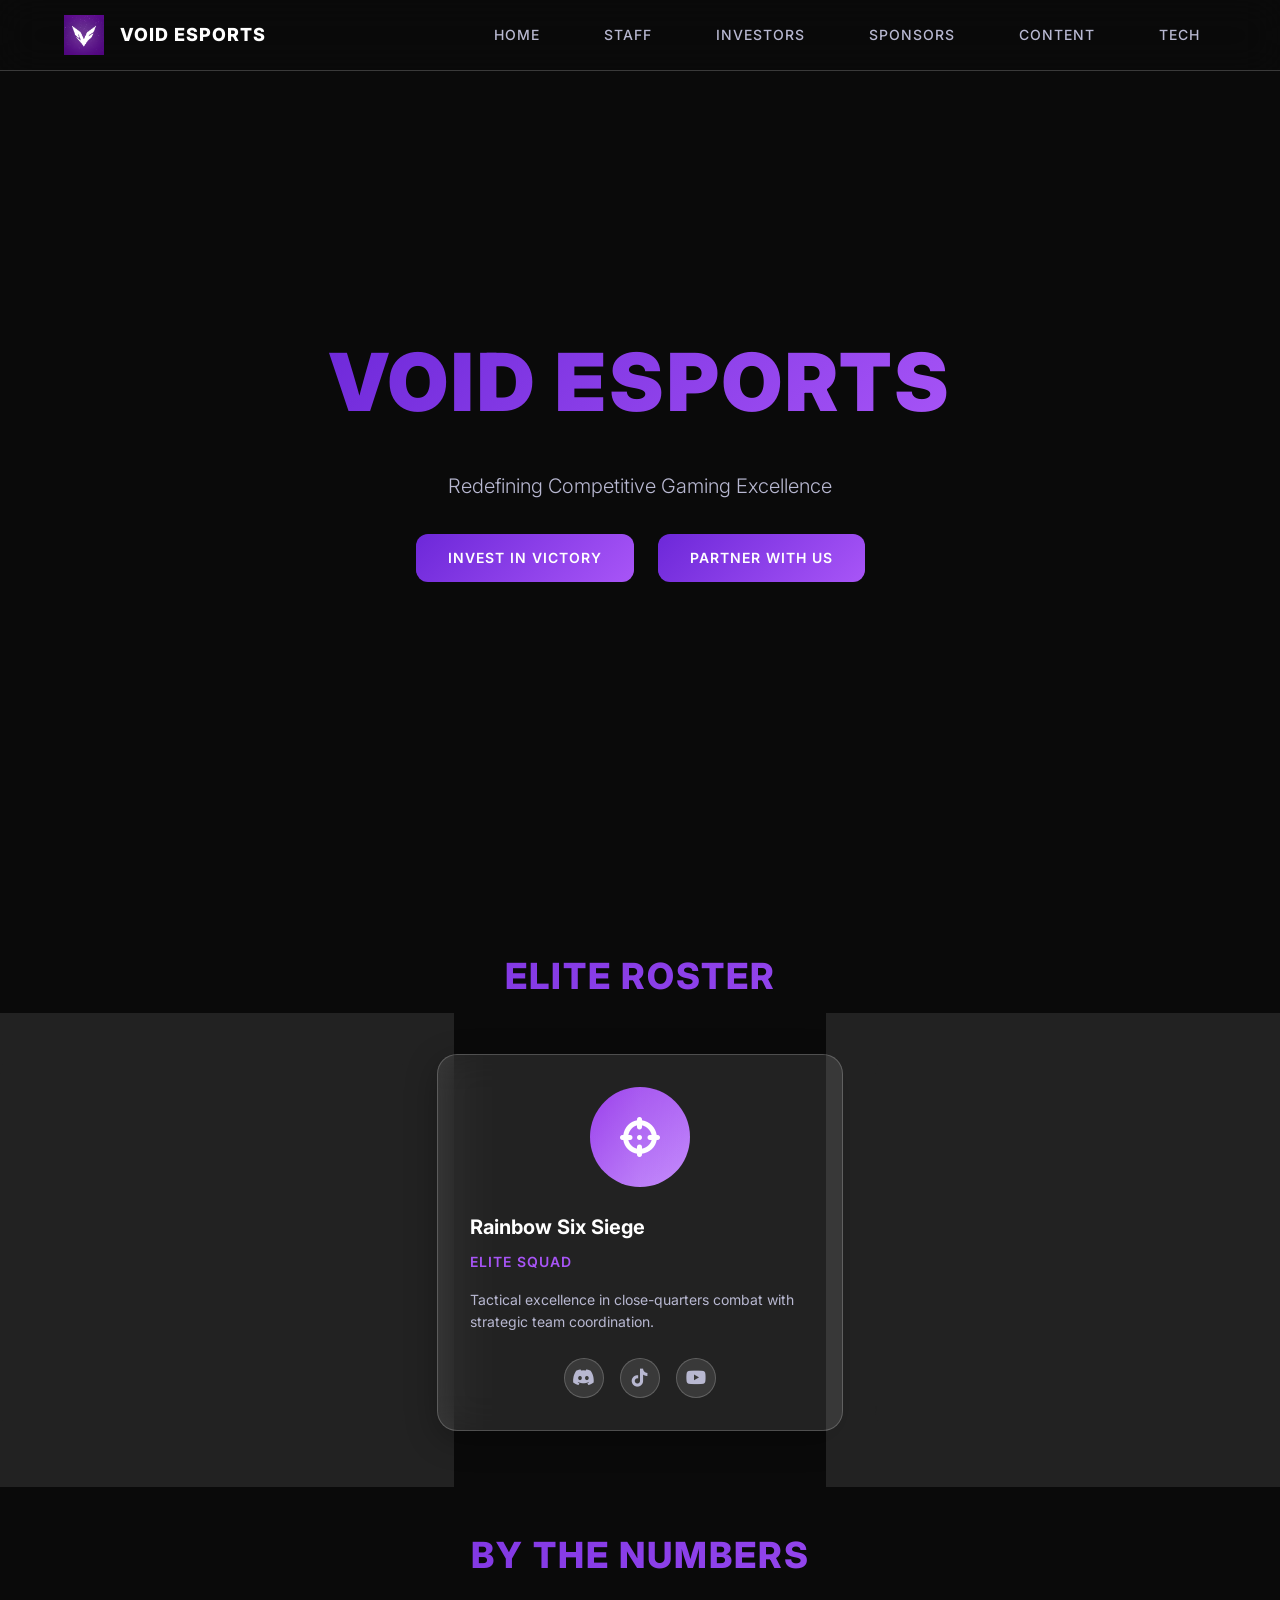
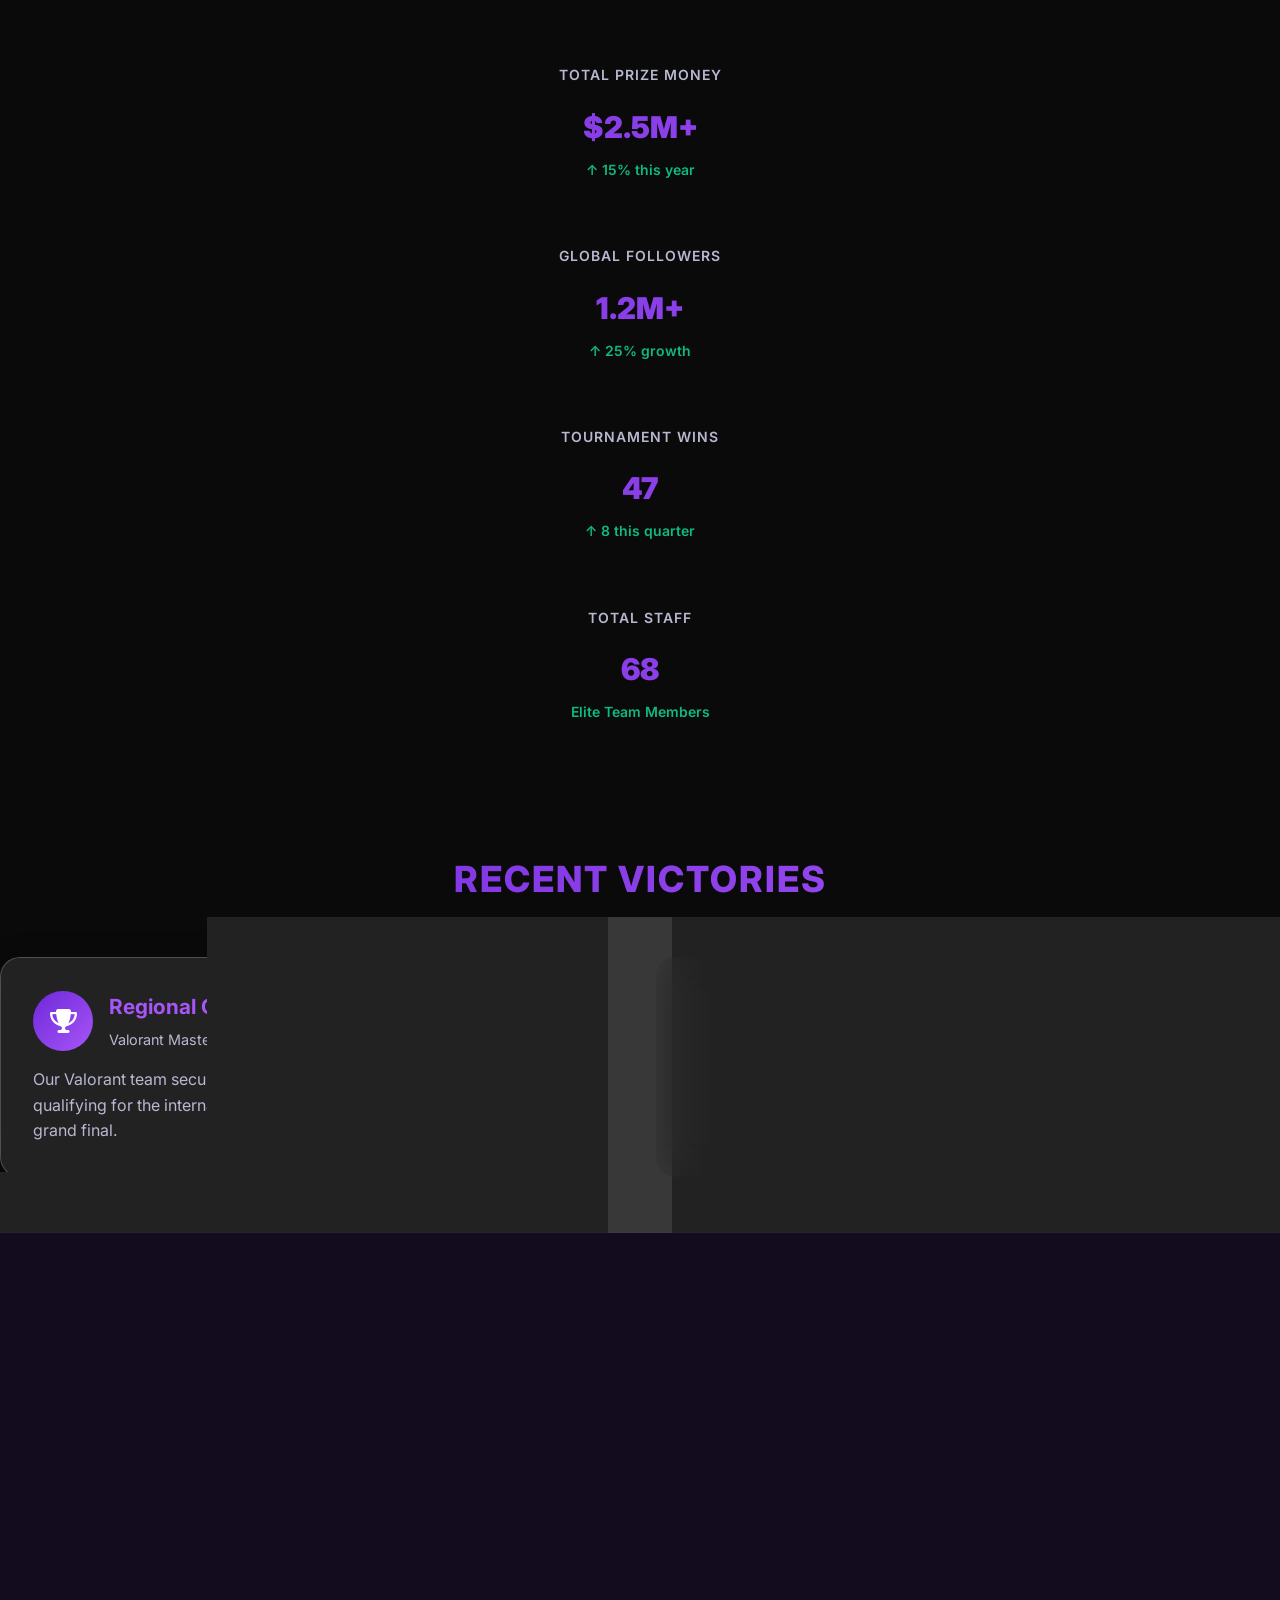
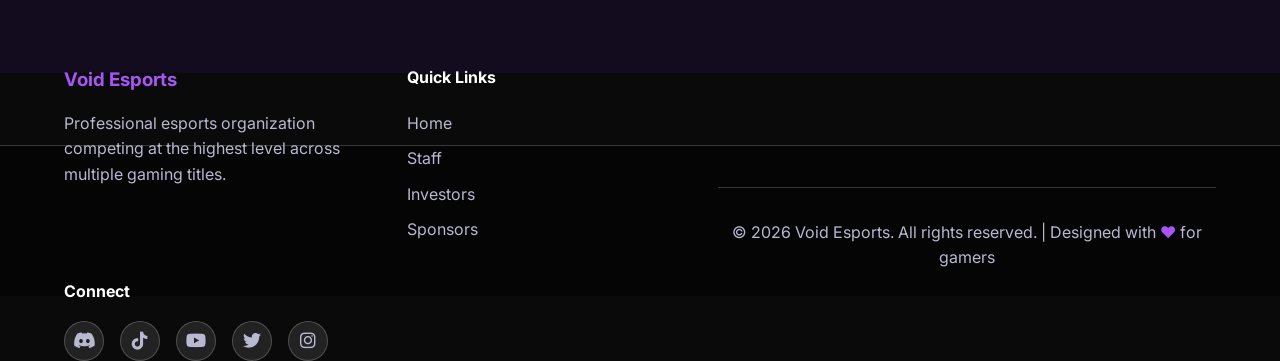
==== index.html @ 2402083a "Update index.html" ====
<!DOCTYPE html>
<html lang="en">
<head>
    <meta charset="UTF-8">
    <meta name="viewport" content="width=device-width, initial-scale=1.0">
    <meta name="description" content="Void Esports - Professional esports organization competing at the highest level">
    <meta name="keywords" content="esports, gaming, void esports, professional gaming">
    <meta name="theme-color" content="#6d28d9">
    <title>Void Esports | Professional Gaming Organization</title>
    <link rel="stylesheet" href="css/main.css">
    <link rel="stylesheet" href="css/navbar.css">
    <link rel="stylesheet" href="css/cards.css">
    <link rel="stylesheet" href="css/animations.css">
    <link rel="preconnect" href="https://fonts.googleapis.com">
    <link rel="preconnect" href="https://fonts.gstatic.com" crossorigin>
    <link href="https://fonts.googleapis.com/css2?family=Inter:wght@300;400;500;600;700;800;900&display=swap" rel="stylesheet">
    <link rel="stylesheet" href="https://cdnjs.cloudflare.com/ajax/libs/font-awesome/6.4.0/css/all.min.css">
</head>
<body>
    <!-- Scroll Progress Bar -->
    <div class="scroll-progress" id="scrollProgress"></div>

    <!-- Navigation -->
    <nav class="navbar" id="navbar">
        <div class="nav-container">
            <a href="index.html" class="logo">
                <img src="assets/logo(2).png" alt="Void Esports" onerror="this.style.display='none'">
                <span>VOID ESPORTS</span>
            </a>
            <ul class="nav-links" id="navLinks">
                <li><a href="index.html" class="nav-link">Home</a></li>
                <li><a href="staff.html" class="nav-link">Staff</a></li>
                <li><a href="investors.html" class="nav-link">Investors</a></li>
                <li><a href="sponsors.html" class="nav-link">Sponsors</a></li>
                <li><a href="content.html" class="nav-link">Content</a></li>
                <li><a href="tech.html" class="nav-link">Tech</a></li>
            </ul>
            <button class="mobile-menu-toggle" id="mobileMenuToggle">
                <i class="fas fa-bars"></i>
            </button>
        </div>
    </nav>

    <!-- Hero Section -->
    <section class="hero">
        <canvas id="particles-canvas"></canvas>
        <div class="hero-content fade-in">
            <h1 class="hero-title">VOID ESPORTS</h1>
            <p class="hero-subtitle">Redefining Competitive Gaming Excellence</p>
            <div class="hero-buttons">
                <a href="investors.html" class="neon-button">Invest in Victory</a>
                <a href="sponsors.html" class="neon-button">Partner With Us</a>
            </div>
        </div>
    </section>

    <!-- Featured Teams -->
    <section class="section">
        <h2 class="section-title">Elite Roster</h2>
        <div class="grid grid-3">
            <div class="glass-card">
                <div class="staff-avatar" style="background: linear-gradient(135deg, #6d28d9, #a855f7);">
                    <i class="fas fa-gamepad"></i>
                </div>
                <h3 class="staff-name">Fortnite</h3>
                <p class="staff-role">Competitive Team</p>
                <p class="staff-bio">High level players competing in cash cups and events with consistent top placements.</p>
                <div class="social-links">
                    <a href="https://discord.gg/void-esports-lf-investors-1197180527686463498" class="social-link" target="_blank"><i class="fab fa-discord"></i></a>
                    <a href="https://www.tiktok.com/@voidesportsggs?_r=1&_t=ZT-92a7CN4YVqg" class="social-link" target="_blank"><i class="fab fa-tiktok"></i></a>
                    <a href="https://youtube.com/@voidesports2x?si=PbRzUj_o9Q178kIj" class="social-link" target="_blank"><i class="fab fa-youtube"></i></a>
                </div>
            </div>
            <div class="glass-card">
                <div class="staff-avatar" style="background: linear-gradient(135deg, #9333ea, #c084fc);">
                    <i class="fas fa-crosshairs"></i>
                </div>
                <h3 class="staff-name">Rainbow Six Siege</h3>
                <p class="staff-role">Elite Squad</p>
                <p class="staff-bio">Tactical excellence in close-quarters combat with strategic team coordination.</p>
                <div class="social-links">
                    <a href="https://discord.gg/void-esports-lf-investors-1197180527686463498" class="social-link" target="_blank"><i class="fab fa-discord"></i></a>
                    <a href="https://www.tiktok.com/@voidesportsggs?_r=1&_t=ZT-92a7CN4YVqg" class="social-link" target="_blank"><i class="fab fa-tiktok"></i></a>
                    <a href="https://youtube.com/@voidesports2x?si=PbRzUj_o9Q178kIj" class="social-link" target="_blank"><i class="fab fa-youtube"></i></a>
                </div>
            </div>
            <div class="glass-card">
                <div class="staff-avatar" style="background: linear-gradient(135deg, #a855f7, #e9d5ff);">
                    <i class="fas fa-star"></i>
                </div>
                <h3 class="staff-name">VALORANT</h3>
                <p class="staff-role">Competitive Roster</p>
                <p class="staff-bio">Strategic first-person shooter gameplay with precise aim and team coordination.</p>
                <div class="social-links">
                    <a href="https://discord.gg/void-esports-lf-investors-1197180527686463498" class="social-link" target="_blank"><i class="fab fa-discord"></i></a>
                    <a href="https://www.tiktok.com/@voidesportsggs?_r=1&_t=ZT-92a7CN4YVqg" class="social-link" target="_blank"><i class="fab fa-tiktok"></i></a>
                    <a href="https://youtube.com/@voidesports2x?si=PbRzUj_o9Q178kIj" class="social-link" target="_blank"><i class="fab fa-youtube"></i></a>
                </div>
            </div>
        </div>
    </section>

    <!-- Organization Stats -->
    <section class="section">
        <h2 class="section-title">By The Numbers</h2>
        <div class="analytics-grid">
            <div class="stat-card">
                <div class="stat-label">Total Prize Money</div>
                <div class="stat-value">$2.5M+</div>
                <div class="stat-change positive">↑ 15% this year</div>
            </div>
            <div class="stat-card">
                <div class="stat-label">Global Followers</div>
                <div class="stat-value">1.2M+</div>
                <div class="stat-change positive">↑ 25% growth</div>
            </div>
            <div class="stat-card">
                <div class="stat-label">Tournament Wins</div>
                <div class="stat-value">47</div>
                <div class="stat-change positive">↑ 8 this quarter</div>
            </div>
            <div class="stat-card">
                <div class="stat-label">Total Staff</div>
                <div class="stat-value">68</div>
                <div class="stat-change positive">Elite Team Members</div>
            </div>
        </div>
    </section>

    <!-- Recent Achievements -->
    <section class="section">
        <h2 class="section-title">Recent Victories</h2>
        <div class="grid grid-2">
            <div class="glass-card">
                <div style="display: flex; align-items: center; gap: 1rem; margin-bottom: 1rem;">
                    <div style="width: 60px; height: 60px; background: var(--gradient-primary); border-radius: 50%; display: flex; align-items: center; justify-content: center;">
                        <i class="fas fa-trophy" style="color: white; font-size: 1.5rem;"></i>
                    </div>
                    <div>
                        <h3 style="color: var(--accent-purple); font-size: 1.3rem; margin-bottom: 0.3rem;">Regional Championship</h3>
                        <p style="color: var(--text-secondary); font-size: 0.9rem;">Valorant Masters • March 2026</p>
                    </div>
                </div>
                <p style="color: var(--text-secondary); line-height: 1.6;">Our Valorant team secured first place in the Regional Championship, qualifying for the international finals with a flawless 3-0 victory in the grand final.</p>
            </div>
            <div class="glass-card">
                <div style="display: flex; align-items: center; gap: 1rem; margin-bottom: 1rem;">
                    <div style="width: 60px; height: 60px; background: var(--gradient-secondary); border-radius: 50%; display: flex; align-items: center; justify-content: center;">
                        <i class="fas fa-medal" style="color: white; font-size: 1.5rem;"></i>
                    </div>
                    <div>
                        <h3 style="color: var(--accent-purple); font-size: 1.3rem; margin-bottom: 0.3rem;">League Finals</h3>
                        <p style="color: var(--text-secondary); font-size: 0.9rem;">LCS Spring Split • February 2026</p>
                    </div>
                </div>
                <p style="color: var(--text-secondary); line-height: 1.6;">Secured second place in the LCS Spring Split, demonstrating exceptional teamwork and strategic innovation throughout the tournament.</p>
            </div>
        </div>
    </section>

    <!-- Call to Action -->
    <section class="section">
        <div class="glass-card" style="text-align: center; background: rgba(109, 40, 217, 0.1);">
            <h2 class="section-title">Join The Void</h2>
            <p style="color: var(--text-secondary); font-size: 1.2rem; margin-bottom: 2rem; max-width: 600px; margin-left: auto; margin-right: auto;">
                Be part of something extraordinary. Whether you're an investor, sponsor, or fan, Void Esports offers unparalleled opportunities in the world of competitive gaming.
            </p>
            <div class="hero-buttons">
                <a href="investors.html" class="neon-button">Investment Opportunities</a>
                <a href="sponsors.html" class="neon-button">Partnership Details</a>
                <a href="staff.html" class="neon-button">Meet The Team</a>
            </div>
        </div>
    </section>

    <!-- Footer -->
    <footer style="background: var(--darker-bg); border-top: 1px solid var(--glass-border); padding: 3rem 2rem 2rem; margin-top: 5rem;">
        <div class="nav-container">
            <div style="display: grid; grid-template-columns: repeat(auto-fit, minmax(250px, 1fr)); gap: 2rem; margin-bottom: 2rem;">
                <div>
                    <h3 style="color: var(--accent-purple); margin-bottom: 1rem;">Void Esports</h3>
                    <p style="color: var(--text-secondary); line-height: 1.6;">Professional esports organization competing at the highest level across multiple gaming titles.</p>
                </div>
                <div>
                    <h4 style="color: var(--text-primary); margin-bottom: 1rem;">Quick Links</h4>
                    <ul style="list-style: none;">
                        <li><a href="index.html" style="color: var(--text-secondary); text-decoration: none; display: block; padding: 0.3rem 0;">Home</a></li>
                        <li><a href="staff.html" style="color: var(--text-secondary); text-decoration: none; display: block; padding: 0.3rem 0;">Staff</a></li>
                        <li><a href="investors.html" style="color: var(--text-secondary); text-decoration: none; display: block; padding: 0.3rem 0;">Investors</a></li>
                        <li><a href="sponsors.html" style="color: var(--text-secondary); text-decoration: none; display: block; padding: 0.3rem 0;">Sponsors</a></li>
                    </ul>
                </div>
                <div>
                    <h4 style="color: var(--text-primary); margin-bottom: 1rem;">Connect</h4>
                    <div class="social-links" style="justify-content: flex-start;">
                        <a href="https://discord.gg/xJb8MXrf" class="social-link" target="_blank"><i class="fab fa-discord"></i></a>
                        <a href="https://www.tiktok.com/@voidesportsggs?_r=1&_t=ZT-92a7CN4YVqg" class="social-link" target="_blank"><i class="fab fa-tiktok"></i></a>
                        <a href="https://youtube.com/@voidesports2x?si=PbRzUj_o9Q178kIj" class="social-link" target="_blank"><i class="fab fa-youtube"></i></a>
                        <a href="https://x.com/voidesports2x?s=21" class="social-link" target="_blank"><i class="fab fa-twitter"></i></a>
                        <a href="https://www.instagram.com/voidesports2x?utm_source=ig_web_button_share_sheet&igsh=ZDNlZDc0MzIxNw==" class="social-link" target="_blank"><i class="fab fa-instagram"></i></a>
                    </div>
                </div>
            </div>
            <div style="text-align: center; padding-top: 2rem; border-top: 1px solid var(--glass-border); color: var(--text-secondary);">
                <p>&copy; 2026 Void Esports. All rights reserved. | Designed with <span style="color: var(--accent-purple);">♥</span> for gamers</p>
            </div>
        </div>
    </footer>

    <script src="script.js"></script>
</body>
</html>
---- css/main.css ----
/* Void Esports - Main CSS Variables and Base Styles */

:root {
    /* Color Palette */
    --accent-purple: #a855f7;
    --accent-violet: #8b5cf6;
    --accent-indigo: #6d28d9;
    --accent-pink: #ec4899;
    
    /* Background Colors */
    --primary-bg: #0a0a0a;
    --secondary-bg: #1a1a1a;
    --darker-bg: #050505;
    --card-bg: rgba(255, 255, 255, 0.05);
    
    /* Text Colors */
    --text-primary: #ffffff;
    --text-secondary: #b8b8d1;
    --text-muted: #9ca3af;
    
    /* Glass Effect */
    --glass-bg: rgba(255, 255, 255, 0.1);
    --glass-border: rgba(255, 255, 255, 0.2);
    --glass-shadow: 0 8px 32px rgba(0, 0, 0, 0.3);
    
    /* Gradients */
    --gradient-primary: linear-gradient(135deg, #6d28d9, #a855f7);
    --gradient-secondary: linear-gradient(135deg, #a855f7, #ec4899);
    --gradient-tertiary: linear-gradient(135deg, #8b5cf6, #6d28d9);
    
    /* Shadows */
    --shadow-lg: 0 20px 25px -5px rgba(0, 0, 0, 0.5);
    --shadow-xl: 0 25px 50px -12px rgba(0, 0, 0, 0.7);
    
    /* Transitions */
    --transition-fast: 0.2s ease;
    --transition-normal: 0.3s ease;
    --transition-slow: 0.5s ease;
    
    /* Border Radius */
    --radius-sm: 8px;
    --radius-md: 12px;
    --radius-lg: 20px;
    --radius-xl: 24px;
    
    /* Spacing */
    --spacing-xs: 0.5rem;
    --spacing-sm: 1rem;
    --spacing-md: 1.5rem;
    --spacing-lg: 2rem;
    --spacing-xl: 3rem;
    
    /* Typography */
    --font-xs: 0.75rem;
    --font-sm: 0.875rem;
    --font-base: 1rem;
    --font-lg: 1.125rem;
    --font-xl: 1.25rem;
    --font-2xl: 1.5rem;
    --font-3xl: 1.875rem;
    --font-4xl: 2.25rem;
    --font-5xl: 3rem;
}

/* Base Styles */
* {
    margin: 0;
    padding: 0;
    box-sizing: border-box;
}

html {
    scroll-behavior: smooth;
}

body {
    font-family: 'Inter', sans-serif;
    background: var(--primary-bg);
    color: var(--text-primary);
    line-height: 1.6;
    overflow-x: hidden;
    min-height: 100vh;
}

/* Scroll Progress Bar */
.scroll-progress {
    position: fixed;
    top: 0;
    left: 0;
    width: 0%;
    height: 3px;
    background: var(--gradient-primary);
    z-index: 10000;
    transition: width 0.1s ease;
}

/* Container */
.container {
    max-width: 1200px;
    margin: 0 auto;
    padding: 0 var(--spacing-md);
}

/* Sections */
.section {
    padding: var(--spacing-xl) 0;
    position: relative;
}

.section-title {
    font-size: var(--font-4xl);
    font-weight: 800;
    text-align: center;
    margin-bottom: var(--spacing-xl);
    background: var(--gradient-primary);
    -webkit-background-clip: text;
    -webkit-text-fill-color: transparent;
    background-clip: text;
    text-transform: uppercase;
    letter-spacing: 2px;
}

/* Grid System */
.grid {
    display: grid;
    gap: var(--spacing-lg);
}

.grid-2 {
    grid-template-columns: repeat(auto-fit, minmax(300px, 1fr));
}

.grid-3 {
    grid-template-columns: repeat(auto-fit, minmax(280px, 1fr));
}

.grid-4 {
    grid-template-columns: repeat(auto-fit, minmax(250px, 1fr));
}

/* Glass Card Base */
.glass-card {
    background: var(--glass-bg);
    backdrop-filter: blur(20px);
    border: 1px solid var(--glass-border);
    border-radius: var(--radius-lg);
    padding: var(--spacing-lg);
    box-shadow: var(--glass-shadow);
    transition: all var(--transition-normal);
    position: relative;
    overflow: hidden;
}

.glass-card::before {
    content: '';
    position: absolute;
    top: 0;
    left: -100%;
    width: 100%;
    height: 100%;
    background: linear-gradient(90deg, transparent, rgba(255, 255, 255, 0.1), transparent);
    transition: left var(--transition-slow);
}

.glass-card:hover::before {
    left: 100%;
}

.glass-card:hover {
    transform: translateY(-5px);
    box-shadow: var(--shadow-xl);
    border-color: var(--accent-purple);
}

/* Buttons */
.neon-button {
    display: inline-block;
    padding: 0.8rem 2rem;
    background: var(--gradient-primary);
    color: white;
    text-decoration: none;
    border-radius: var(--radius-md);
    font-weight: 600;
    text-transform: uppercase;
    letter-spacing: 1px;
    transition: all var(--transition-normal);
    position: relative;
    overflow: hidden;
    border: none;
    cursor: pointer;
    font-size: var(--font-sm);
}

.neon-button::before {
    content: '';
    position: absolute;
    top: 0;
    left: -100%;
    width: 100%;
    height: 100%;
    background: linear-gradient(90deg, transparent, rgba(255, 255, 255, 0.2), transparent);
    transition: left var(--transition-slow);
}

.neon-button:hover::before {
    left: 100%;
}

.neon-button:hover {
    transform: translateY(-2px);
    box-shadow: 0 10px 30px rgba(168, 85, 247, 0.5);
    text-shadow: 0 0 20px rgba(255, 255, 255, 0.5);
}

/* Hero Section */
.hero {
    position: relative;
    min-height: 100vh;
    display: flex;
    align-items: center;
    justify-content: center;
    overflow: hidden;
}

.hero-content {
    text-align: center;
    z-index: 2;
    position: relative;
}

.hero-title {
    font-size: clamp(2.5rem, 8vw, 5rem);
    font-weight: 900;
    margin-bottom: var(--spacing-md);
    background: var(--gradient-primary);
    -webkit-background-clip: text;
    -webkit-text-fill-color: transparent;
    background-clip: text;
    text-transform: uppercase;
    letter-spacing: 3px;
    animation: glow 2s ease-in-out infinite alternate;
}

.hero-subtitle {
    font-size: var(--font-xl);
    color: var(--text-secondary);
    margin-bottom: var(--spacing-lg);
    font-weight: 300;
}

.hero-buttons {
    display: flex;
    gap: var(--spacing-md);
    justify-content: center;
    flex-wrap: wrap;
}

/* Particle Canvas */
#particles-canvas {
    position: absolute;
    top: 0;
    left: 0;
    width: 100%;
    height: 100%;
    z-index: 1;
}

/* Social Links */
.social-links {
    display: flex;
    gap: var(--spacing-sm);
    justify-content: center;
    flex-wrap: wrap;
}

.social-link {
    display: inline-flex;
    align-items: center;
    justify-content: center;
    width: 40px;
    height: 40px;
    background: var(--glass-bg);
    border: 1px solid var(--glass-border);
    border-radius: 50%;
    color: var(--text-secondary);
    text-decoration: none;
    transition: all var(--transition-normal);
    font-size: var(--font-lg);
}

.social-link:hover {
    color: var(--accent-purple);
    border-color: var(--accent-purple);
    transform: translateY(-2px);
    box-shadow: 0 5px 15px rgba(168, 85, 247, 0.3);
}

/* Responsive Design */
@media (max-width: 768px) {
    .section {
        padding: var(--spacing-lg) 0;
    }
    
    .section-title {
        font-size: var(--font-3xl);
        margin-bottom: var(--spacing-lg);
    }
    
    .hero-buttons {
        flex-direction: column;
        align-items: center;
    }
    
    .neon-button {
        width: 100%;
        max-width: 300px;
    }
    
    .grid {
        gap: var(--spacing-md);
    }
    
    .grid-2,
    .grid-3,
    .grid-4 {
        grid-template-columns: 1fr;
    }
}

@media (max-width: 480px) {
    .container {
        padding: 0 var(--spacing-sm);
    }
    
    .glass-card {
        padding: var(--spacing-md);
    }
    
    .hero-title {
        font-size: clamp(2rem, 10vw, 3rem);
    }
    
    .hero-subtitle {
        font-size: var(--font-lg);
    }
}

/* Accessibility */
@media (prefers-reduced-motion: reduce) {
    * {
        animation-duration: 0.01ms !important;
        animation-iteration-count: 1 !important;
        transition-duration: 0.01ms !important;
    }
}

/* Print Styles */
@media print {
    .hero,
    .navbar,
    footer,
    .social-links {
        display: none;
    }
    
    body {
        background: white;
        color: black;
    }
    
    .glass-card {
        background: white;
        border: 1px solid #ccc;
        box-shadow: none;
    }
}
---- css/navbar.css ----
/* Void Esports - Navigation Styles */

/* Navigation */
.navbar {
    position: fixed;
    top: 0;
    left: 0;
    width: 100%;
    background: rgba(10, 10, 10, 0.8);
    backdrop-filter: blur(20px);
    border-bottom: 1px solid var(--glass-border);
    z-index: 1000;
    transition: all var(--transition-normal);
}

.navbar.scrolled {
    background: rgba(10, 10, 10, 0.95);
    box-shadow: var(--shadow-lg);
}

.nav-container {
    max-width: 1200px;
    margin: 0 auto;
    padding: 0 var(--spacing-md);
    display: flex;
    align-items: center;
    justify-content: space-between;
    height: 70px;
}

/* Logo */
.logo {
    display: flex;
    align-items: center;
    gap: var(--spacing-sm);
    text-decoration: none;
    color: var(--text-primary);
    font-weight: 800;
    font-size: var(--font-lg);
    text-transform: uppercase;
    letter-spacing: 1px;
    transition: all var(--transition-normal);
}

.logo img {
    height: 40px;
    width: auto;
    transition: transform var(--transition-normal);
}

.logo:hover {
    color: var(--accent-purple);
}

.logo:hover img {
    transform: scale(1.1);
}

/* Navigation Links */
.nav-links {
    display: flex;
    list-style: none;
    gap: var(--spacing-lg);
    margin: 0;
    padding: 0;
}

.nav-link {
    color: var(--text-secondary);
    text-decoration: none;
    font-weight: 500;
    font-size: var(--font-sm);
    text-transform: uppercase;
    letter-spacing: 1px;
    padding: 0.5rem 1rem;
    border-radius: var(--radius-sm);
    transition: all var(--transition-normal);
    position: relative;
    overflow: hidden;
}

.nav-link::before {
    content: '';
    position: absolute;
    bottom: 0;
    left: 50%;
    width: 0;
    height: 2px;
    background: var(--gradient-primary);
    transform: translateX(-50%);
    transition: width var(--transition-normal);
}

.nav-link:hover::before {
    width: 80%;
}

.nav-link:hover {
    color: var(--accent-purple);
    background: rgba(168, 85, 247, 0.1);
}

.nav-link.active {
    color: var(--accent-purple);
    background: rgba(168, 85, 247, 0.15);
}

.nav-link.active::before {
    width: 80%;
}

/* Mobile Menu Toggle */
.mobile-menu-toggle {
    display: none;
    background: none;
    border: 1px solid var(--glass-border);
    color: var(--text-primary);
    padding: 0.5rem;
    border-radius: var(--radius-sm);
    cursor: pointer;
    transition: all var(--transition-normal);
    font-size: var(--font-lg);
}

.mobile-menu-toggle:hover {
    background: var(--glass-bg);
    border-color: var(--accent-purple);
    color: var(--accent-purple);
}

/* Mobile Navigation */
@media (max-width: 768px) {
    .mobile-menu-toggle {
        display: block;
    }
    
    .nav-links {
        position: fixed;
        top: 70px;
        left: -100%;
        width: 100%;
        height: calc(100vh - 70px);
        background: rgba(10, 10, 10, 0.95);
        backdrop-filter: blur(20px);
        flex-direction: column;
        justify-content: flex-start;
        align-items: center;
        padding: var(--spacing-xl) 0;
        gap: var(--spacing-md);
        transition: left var(--transition-normal);
        border-top: 1px solid var(--glass-border);
    }
    
    .nav-links.active {
        left: 0;
    }
    
    .nav-link {
        font-size: var(--font-lg);
        padding: 1rem 2rem;
        text-align: center;
        width: 100%;
        max-width: 300px;
    }
    
    .nav-link::before {
        bottom: -2px;
    }
    
    .nav-link:hover::before {
        width: 60%;
    }
    
    .nav-link.active::before {
        width: 60%;
    }
}

/* Navigation Animation */
.navbar {
    animation: slideDown 0.5s ease-out;
}

@keyframes slideDown {
    from {
        transform: translateY(-100%);
        opacity: 0;
    }
    to {
        transform: translateY(0);
        opacity: 1;
    }
}

/* Logo Animation */
.logo {
    animation: fadeInScale 0.8s ease-out;
}

@keyframes fadeInScale {
    from {
        opacity: 0;
        transform: scale(0.8);
    }
    to {
        opacity: 1;
        transform: scale(1);
    }
}

/* Navigation Links Animation */
.nav-links {
    animation: fadeInRight 1s ease-out;
}

@keyframes fadeInRight {
    from {
        opacity: 0;
        transform: translateX(50px);
    }
    to {
        opacity: 1;
        transform: translateX(0);
    }
}

/* Mobile Menu Animation */
.mobile-menu-toggle {
    animation: fadeInLeft 1s ease-out;
}

@keyframes fadeInLeft {
    from {
        opacity: 0;
        transform: translateX(-50px);
    }
    to {
        opacity: 1;
        transform: translateX(0);
    }
}

/* Hover Effects */
.nav-link {
    position: relative;
    overflow: hidden;
}

.nav-link::after {
    content: '';
    position: absolute;
    top: 50%;
    left: 50%;
    width: 0;
    height: 0;
    background: radial-gradient(circle, rgba(168, 85, 247, 0.3) 0%, transparent 70%);
    transform: translate(-50%, -50%);
    transition: width 0.3s ease, height 0.3s ease;
    border-radius: 50%;
}

.nav-link:hover::after {
    width: 100px;
    height: 100px;
}

/* Active State Animation */
.nav-link.active {
    animation: pulse 2s infinite;
}

@keyframes pulse {
    0%, 100% {
        box-shadow: 0 0 0 0 rgba(168, 85, 247, 0.4);
    }
    50% {
        box-shadow: 0 0 0 10px rgba(168, 85, 247, 0);
    }
}

/* Mobile Menu Close Button */
.nav-links.active::before {
    content: '✕';
    position: absolute;
    top: var(--spacing-md);
    right: var(--spacing-md);
    font-size: var(--font-2xl);
    color: var(--text-secondary);
    cursor: pointer;
    transition: color var(--transition-normal);
}

.nav-links.active::before:hover {
    color: var(--accent-purple);
}

/* Scroll-based Navigation Changes */
.navbar.scrolled .nav-link {
    font-size: var(--font-xs);
    padding: 0.4rem 0.8rem;
}

.navbar.scrolled .logo {
    font-size: var(--font-base);
}

.navbar.scrolled .logo img {
    height: 35px;
}

/* Mobile Menu Overlay */
.nav-links.active::after {
    content: '';
    position: fixed;
    top: 0;
    left: 0;
    width: 100%;
    height: 100%;
    background: rgba(0, 0, 0, 0.5);
    z-index: -1;
}

/* Focus States for Accessibility */
.nav-link:focus,
.mobile-menu-toggle:focus {
    outline: 2px solid var(--accent-purple);
    outline-offset: 2px;
}

/* High Contrast Mode Support */
@media (prefers-contrast: high) {
    .navbar {
        background: rgba(0, 0, 0, 0.95);
        border-bottom: 2px solid var(--accent-purple);
    }
    
    .nav-link {
        color: var(--text-primary);
        border: 1px solid transparent;
    }
    
    .nav-link:hover {
        border-color: var(--accent-purple);
        background: rgba(168, 85, 247, 0.2);
    }
}
---- css/cards.css ----
/* Void Esports - Card Styles */

/* Staff Cards */
.staff-card {
    text-align: center;
    position: relative;
    overflow: hidden;
}

.staff-avatar {
    width: 100px;
    height: 100px;
    border-radius: 50%;
    margin: 0 auto var(--spacing-md);
    display: flex;
    align-items: center;
    justify-content: center;
    font-size: 2.5rem;
    color: white;
    position: relative;
    overflow: hidden;
}

.staff-avatar::before {
    content: '';
    position: absolute;
    top: -50%;
    left: -50%;
    width: 200%;
    height: 200%;
    background: linear-gradient(45deg, transparent, rgba(255, 255, 255, 0.1), transparent);
    transform: rotate(45deg);
    animation: shimmer 3s infinite;
}

@keyframes shimmer {
    0% {
        transform: translateX(-100%) translateY(-100%) rotate(45deg);
    }
    100% {
        transform: translateX(100%) translateY(100%) rotate(45deg);
    }
}

.staff-name {
    font-size: var(--font-xl);
    font-weight: 700;
    margin-bottom: var(--spacing-xs);
    color: var(--text-primary);
}

.staff-role {
    font-size: var(--font-sm);
    color: var(--accent-purple);
    font-weight: 600;
    text-transform: uppercase;
    letter-spacing: 1px;
    margin-bottom: var(--spacing-sm);
}

.staff-bio {
    font-size: var(--font-sm);
    color: var(--text-secondary);
    line-height: 1.6;
    margin-bottom: var(--spacing-md);
}

/* Creator Cards */
.creator-card {
    text-align: center;
    position: relative;
    overflow: hidden;
}

.creator-avatar {
    width: 80px;
    height: 80px;
    border-radius: 50%;
    margin: 0 auto var(--spacing-md);
    display: flex;
    align-items: center;
    justify-content: center;
    font-size: 2rem;
    color: white;
    position: relative;
}

.creator-name {
    font-size: var(--font-lg);
    font-weight: 700;
    margin-bottom: var(--spacing-xs);
    color: var(--text-primary);
}

.creator-role {
    font-size: var(--font-sm);
    color: var(--accent-purple);
    font-weight: 600;
    text-transform: uppercase;
    letter-spacing: 1px;
    margin-bottom: var(--spacing-sm);
}

.creator-bio {
    font-size: var(--font-sm);
    color: var(--text-secondary);
    line-height: 1.6;
    margin-bottom: var(--spacing-md);
}

.creator-stats {
    display: flex;
    justify-content: center;
    gap: var(--spacing-lg);
    margin-bottom: var(--spacing-md);
}

.stat {
    text-align: center;
}

.stat-number {
    display: block;
    font-size: var(--font-lg);
    font-weight: 700;
    color: var(--accent-purple);
}

.stat-label {
    font-size: var(--font-xs);
    color: var(--text-secondary);
    text-transform: uppercase;
    letter-spacing: 1px;
}

/* Content Cards */
.content-card {
    text-align: center;
    min-height: 300px;
    display: flex;
    align-items: center;
    justify-content: center;
    flex-direction: column;
}

.content-placeholder {
    display: flex;
    flex-direction: column;
    align-items: center;
    gap: var(--spacing-md);
}

.content-placeholder h3 {
    font-size: var(--font-xl);
    font-weight: 700;
    color: var(--text-primary);
    margin: 0;
}

.content-placeholder p {
    color: var(--text-secondary);
    line-height: 1.6;
    margin: 0;
}

.content-placeholder .neon-button {
    margin-top: var(--spacing-sm);
}

/* Content Items */
.content-grid {
    display: grid;
    gap: var(--spacing-lg);
    grid-template-columns: repeat(auto-fit, minmax(350px, 1fr));
}

.content-item {
    display: flex;
    gap: var(--spacing-md);
    align-items: center;
    padding: var(--spacing-md);
}

.content-thumbnail {
    width: 80px;
    height: 80px;
    background: var(--glass-bg);
    border-radius: var(--radius-md);
    display: flex;
    align-items: center;
    justify-content: center;
    flex-shrink: 0;
}

.content-info {
    flex: 1;
}

.content-info h4 {
    font-size: var(--font-lg);
    font-weight: 600;
    color: var(--text-primary);
    margin-bottom: var(--spacing-xs);
}

.content-info p {
    font-size: var(--font-sm);
    color: var(--text-secondary);
    margin-bottom: var(--spacing-sm);
}

.content-meta {
    display: flex;
    gap: var(--spacing-md);
    font-size: var(--font-xs);
    color: var(--text-muted);
}

.content-meta span {
    display: flex;
    align-items: center;
    gap: 0.3rem;
}

/* Tech Cards */
.tech-card {
    text-align: center;
    padding: var(--spacing-lg);
    transition: all var(--transition-normal);
}

.tech-card:hover {
    transform: translateY(-10px) scale(1.05);
    box-shadow: 0 20px 40px rgba(168, 85, 247, 0.3);
}

.tech-card h4 {
    font-size: var(--font-lg);
    font-weight: 700;
    color: var(--text-primary);
    margin: var(--spacing-sm) 0;
}

.tech-card p {
    font-size: var(--font-sm);
    color: var(--text-secondary);
    margin: 0;
}

/* Project Cards */
.project-card {
    height: 100%;
    display: flex;
    flex-direction: column;
}

.project-header {
    display: flex;
    align-items: center;
    gap: var(--spacing-md);
    margin-bottom: var(--spacing-md);
}

.project-header h3 {
    font-size: var(--font-xl);
    font-weight: 700;
    color: var(--text-primary);
    margin: 0;
}

.project-card p {
    font-size: var(--font-sm);
    color: var(--text-secondary);
    line-height: 1.6;
    margin-bottom: var(--spacing-md);
    flex: 1;
}

.project-tech {
    display: flex;
    flex-wrap: wrap;
    gap: var(--spacing-xs);
}

.tech-tag {
    background: var(--glass-bg);
    border: 1px solid var(--glass-border);
    border-radius: var(--radius-sm);
    padding: 0.3rem 0.8rem;
    font-size: var(--font-xs);
    color: var(--accent-purple);
    font-weight: 500;
    text-transform: uppercase;
    letter-spacing: 0.5px;
    transition: all var(--transition-normal);
}

.tech-tag:hover {
    background: rgba(168, 85, 247, 0.2);
    border-color: var(--accent-purple);
    transform: translateY(-2px);
}

/* Sponsor Tiers */
.sponsor-tier {
    text-align: center;
    position: relative;
    transition: all var(--transition-normal);
}

.sponsor-tier.featured {
    border: 2px solid var(--accent-purple);
    transform: scale(1.05);
    box-shadow: 0 15px 35px rgba(168, 85, 247, 0.3);
}

.sponsor-tier.featured::before {
    content: 'MOST POPULAR';
    position: absolute;
    top: -15px;
    left: 50%;
    transform: translateX(-50%);
    background: var(--gradient-primary);
    color: white;
    padding: 0.3rem 1rem;
    border-radius: var(--radius-lg);
    font-size: var(--font-xs);
    font-weight: 700;
    text-transform: uppercase;
    letter-spacing: 1px;
}

.tier-name {
    font-size: var(--font-xl);
    font-weight: 700;
    color: var(--text-primary);
    margin-bottom: var(--spacing-sm);
}

.tier-price {
    font-size: var(--font-4xl);
    font-weight: 900;
    color: var(--accent-purple);
    margin-bottom: var(--spacing-xs);
}

.tier-period {
    font-size: var(--font-sm);
    color: var(--text-secondary);
    margin-bottom: var(--spacing-lg);
}

.tier-features {
    list-style: none;
    padding: 0;
    margin: 0 var(--spacing-lg) var(--spacing-lg);
}

.tier-feature {
    padding: var(--spacing-sm) 0;
    border-bottom: 1px solid var(--glass-border);
    color: var(--text-secondary);
    font-size: var(--font-sm);
    position: relative;
    padding-left: var(--spacing-md);
}

.tier-feature::before {
    content: '✓';
    position: absolute;
    left: 0;
    color: var(--accent-purple);
    font-weight: 700;
}

.tier-feature:last-child {
    border-bottom: none;
}

/* Stat Cards */
.stat-card {
    text-align: center;
    padding: var(--spacing-lg);
    position: relative;
    overflow: hidden;
}

.stat-label {
    font-size: var(--font-sm);
    color: var(--text-secondary);
    text-transform: uppercase;
    letter-spacing: 1px;
    margin-bottom: var(--spacing-sm);
    font-weight: 600;
}

.stat-value {
    font-size: var(--font-3xl);
    font-weight: 900;
    color: var(--accent-purple);
    margin-bottom: var(--spacing-xs);
    background: var(--gradient-primary);
    -webkit-background-clip: text;
    -webkit-text-fill-color: transparent;
    background-clip: text;
}

.stat-change {
    font-size: var(--font-sm);
    font-weight: 600;
}

.stat-change.positive {
    color: #10b981;
}

.stat-change.negative {
    color: #ef4444;
}

/* Card Hover Effects */
.glass-card {
    position: relative;
    overflow: hidden;
}

.glass-card::after {
    content: '';
    position: absolute;
    top: -50%;
    left: -50%;
    width: 200%;
    height: 200%;
    background: radial-gradient(circle, rgba(168, 85, 247, 0.1) 0%, transparent 70%);
    opacity: 0;
    transition: opacity var(--transition-normal);
    pointer-events: none;
}

.glass-card:hover::after {
    opacity: 1;
}

/* Loading Animation for Cards */
.glass-card.loading {
    position: relative;
    overflow: hidden;
}

.glass-card.loading::before {
    content: '';
    position: absolute;
    top: 0;
    left: -100%;
    width: 100%;
    height: 100%;
    background: linear-gradient(90deg, transparent, rgba(168, 85, 247, 0.3), transparent);
    animation: loading 1.5s infinite;
}

@keyframes loading {
    0% {
        left: -100%;
    }
    100% {
        left: 100%;
    }
}

/* Responsive Cards */
@media (max-width: 768px) {
    .content-item {
        flex-direction: column;
        text-align: center;
    }
    
    .content-thumbnail {
        margin-bottom: var(--spacing-md);
    }
    
    .project-header {
        flex-direction: column;
        text-align: center;
    }
    
    .creator-stats {
        gap: var(--spacing-md);
    }
    
    .stat-card {
        padding: var(--spacing-md);
    }
    
    .tier-features {
        margin: 0 var(--spacing-md) var(--spacing-md);
    }
}

@media (max-width: 480px) {
    .staff-avatar,
    .creator-avatar {
        width: 60px;
        height: 60px;
        font-size: 1.5rem;
    }
    
    .staff-name,
    .creator-name {
        font-size: var(--font-lg);
    }
    
    .tier-price {
        font-size: var(--font-3xl);
    }
    
    .stat-value {
        font-size: var(--font-2xl);
    }
}
---- css/animations.css ----
/* Void Esports - Animation Styles */

/* Base Animation Classes */
.fade-in {
    opacity: 0;
    animation: fadeIn 1s ease-out forwards;
}

.fade-in-up {
    opacity: 0;
    transform: translateY(30px);
    animation: fadeInUp 1s ease-out forwards;
}

.fade-in-down {
    opacity: 0;
    transform: translateY(-30px);
    animation: fadeInDown 1s ease-out forwards;
}

.fade-in-left {
    opacity: 0;
    transform: translateX(-30px);
    animation: fadeInLeft 1s ease-out forwards;
}

.fade-in-right {
    opacity: 0;
    transform: translateX(30px);
    animation: fadeInRight 1s ease-out forwards;
}

.scale-in {
    opacity: 0;
    transform: scale(0.8);
    animation: scaleIn 0.5s ease-out forwards;
}

.slide-in {
    opacity: 0;
    transform: translateX(-100%);
    animation: slideIn 0.5s ease-out forwards;
}

/* Keyframes */
@keyframes fadeIn {
    from {
        opacity: 0;
    }
    to {
        opacity: 1;
    }
}

@keyframes fadeInUp {
    from {
        opacity: 0;
        transform: translateY(30px);
    }
    to {
        opacity: 1;
        transform: translateY(0);
    }
}

@keyframes fadeInDown {
    from {
        opacity: 0;
        transform: translateY(-30px);
    }
    to {
        opacity: 1;
        transform: translateY(0);
    }
}

@keyframes fadeInLeft {
    from {
        opacity: 0;
        transform: translateX(-30px);
    }
    to {
        opacity: 1;
        transform: translateX(0);
    }
}

@keyframes fadeInRight {
    from {
        opacity: 0;
        transform: translateX(30px);
    }
    to {
        opacity: 1;
        transform: translateX(0);
    }
}

@keyframes scaleIn {
    from {
        opacity: 0;
        transform: scale(0.8);
    }
    to {
        opacity: 1;
        transform: scale(1);
    }
}

@keyframes slideIn {
    from {
        opacity: 0;
        transform: translateX(-100%);
    }
    to {
        opacity: 1;
        transform: translateX(0);
    }
}

/* Glow Effects */
.glow {
    animation: glow 2s ease-in-out infinite alternate;
}

@keyframes glow {
    from {
        text-shadow: 0 0 10px rgba(168, 85, 247, 0.5);
    }
    to {
        text-shadow: 0 0 20px rgba(168, 85, 247, 0.8), 0 0 30px rgba(168, 85, 247, 0.6);
    }
}

.pulse {
    animation: pulse 2s infinite;
}

@keyframes pulse {
    0%, 100% {
        transform: scale(1);
        box-shadow: 0 0 0 0 rgba(168, 85, 247, 0.4);
    }
    50% {
        transform: scale(1.05);
        box-shadow: 0 0 0 10px rgba(168, 85, 247, 0);
    }
}

.pulse-glow {
    animation: pulseGlow 3s ease-in-out infinite;
}

@keyframes pulseGlow {
    0%, 100% {
        box-shadow: 0 0 20px rgba(168, 85, 247, 0.3);
    }
    50% {
        box-shadow: 0 0 40px rgba(168, 85, 247, 0.6);
    }
}

/* Floating Animation */
.float {
    animation: float 3s ease-in-out infinite;
}

@keyframes float {
    0%, 100% {
        transform: translateY(0);
    }
    50% {
        transform: translateY(-10px);
    }
}

/* Bounce Animation */
.bounce {
    animation: bounce 2s infinite;
}

@keyframes bounce {
    0%, 20%, 53%, 80%, 100% {
        transform: translateY(0);
    }
    40%, 43% {
        transform: translateY(-30px);
    }
    70% {
        transform: translateY(-15px);
    }
    90% {
        transform: translateY(-4px);
    }
}

/* Shake Animation */
.shake {
    animation: shake 0.5s;
}

@keyframes shake {
    0%, 100% {
        transform: translateX(0);
    }
    10%, 30%, 50%, 70%, 90% {
        transform: translateX(-5px);
    }
    20%, 40%, 60%, 80% {
        transform: translateX(5px);
    }
}

/* Rotate Animation */
.rotate {
    animation: rotate 2s linear infinite;
}

@keyframes rotate {
    from {
        transform: rotate(0deg);
    }
    to {
        transform: rotate(360deg);
    }
}

/* Loading Spinner */
.spinner {
    animation: spin 1s linear infinite;
}

@keyframes spin {
    from {
        transform: rotate(0deg);
    }
    to {
        transform: rotate(360deg);
    }
}

/* Typewriter Effect */
.typewriter {
    overflow: hidden;
    border-right: 2px solid var(--accent-purple);
    white-space: nowrap;
    animation: typewriter 3s steps(40, end), blink-caret 0.75s step-end infinite;
}

@keyframes typewriter {
    from {
        width: 0;
    }
    to {
        width: 100%;
    }
}

@keyframes blink-caret {
    from, to {
        border-color: transparent;
    }
    50% {
        border-color: var(--accent-purple);
    }
}

/* Shimmer Effect */
.shimmer {
    position: relative;
    overflow: hidden;
}

.shimmer::before {
    content: '';
    position: absolute;
    top: 0;
    left: -100%;
    width: 100%;
    height: 100%;
    background: linear-gradient(90deg, transparent, rgba(255, 255, 255, 0.2), transparent);
    animation: shimmer 2s infinite;
}

@keyframes shimmer {
    0% {
        left: -100%;
    }
    100% {
        left: 100%;
    }
}

/* Wave Animation */
.wave {
    animation: wave 1s ease-in-out;
}

@keyframes wave {
    0%, 100% {
        transform: rotate(0deg);
    }
    25% {
        transform: rotate(20deg);
    }
    75% {
        transform: rotate(-10deg);
    }
}

/* Heartbeat Animation */
.heartbeat {
    animation: heartbeat 1.5s ease-in-out infinite;
}

@keyframes heartbeat {
    0%, 100% {
        transform: scale(1);
    }
    10%, 30% {
        transform: scale(1.1);
    }
    20% {
        transform: scale(0.95);
    }
}

/* Slide In From Top */
.slide-in-top {
    animation: slideInTop 0.5s ease-out;
}

@keyframes slideInTop {
    from {
        transform: translateY(-100%);
        opacity: 0;
    }
    to {
        transform: translateY(0);
        opacity: 1;
    }
}

/* Slide In From Bottom */
.slide-in-bottom {
    animation: slideInBottom 0.5s ease-out;
}

@keyframes slideInBottom {
    from {
        transform: translateY(100%);
        opacity: 0;
    }
    to {
        transform: translateY(0);
        opacity: 1;
    }
}

/* Zoom In */
.zoom-in {
    animation: zoomIn 0.5s ease-out;
}

@keyframes zoomIn {
    from {
        transform: scale(0);
        opacity: 0;
    }
    to {
        transform: scale(1);
        opacity: 1;
    }
}

/* Zoom Out */
.zoom-out {
    animation: zoomOut 0.5s ease-out;
}

@keyframes zoomOut {
    from {
        transform: scale(1);
        opacity: 1;
    }
    to {
        transform: scale(0);
        opacity: 0;
    }
}

/* Flip Animation */
.flip {
    animation: flip 0.6s;
}

@keyframes flip {
    from {
        transform: perspective(400px) rotateY(0);
    }
    to {
        transform: perspective(400px) rotateY(360deg);
    }
}

/* Elastic Animation */
.elastic {
    animation: elastic 1s ease-out;
}

@keyframes elastic {
    0% {
        transform: scale(0);
    }
    60% {
        transform: scale(1.2);
    }
    100% {
        transform: scale(1);
    }
}

/* Staggered Animations */
.stagger-fade-in > * {
    opacity: 0;
    animation: fadeIn 0.5s ease-out forwards;
}

.stagger-fade-in > *:nth-child(1) { animation-delay: 0.1s; }
.stagger-fade-in > *:nth-child(2) { animation-delay: 0.2s; }
.stagger-fade-in > *:nth-child(3) { animation-delay: 0.3s; }
.stagger-fade-in > *:nth-child(4) { animation-delay: 0.4s; }
.stagger-fade-in > *:nth-child(5) { animation-delay: 0.5s; }
.stagger-fade-in > *:nth-child(6) { animation-delay: 0.6s; }

/* Scroll Animations */
.scroll-animate {
    opacity: 0;
    transform: translateY(50px);
    transition: all 0.6s ease-out;
}

.scroll-animate.visible {
    opacity: 1;
    transform: translateY(0);
}

/* Hover Animations */
.hover-lift {
    transition: transform var(--transition-normal);
}

.hover-lift:hover {
    transform: translateY(-5px);
}

.hover-scale {
    transition: transform var(--transition-normal);
}

.hover-scale:hover {
    transform: scale(1.05);
}

.hover-rotate {
    transition: transform var(--transition-normal);
}

.hover-rotate:hover {
    transform: rotate(5deg);
}

/* Particle Animation */
.particle {
    position: absolute;
    pointer-events: none;
    opacity: 0.6;
    animation: particleFloat 10s infinite linear;
}

@keyframes particleFloat {
    0% {
        transform: translateY(100vh) rotate(0deg);
        opacity: 0;
    }
    10% {
        opacity: 0.6;
    }
    90% {
        opacity: 0.6;
    }
    100% {
        transform: translateY(-100vh) rotate(360deg);
        opacity: 0;
    }
}

/* Loading States */
.loading-dots::after {
    content: '';
    animation: loadingDots 1.5s infinite;
}

@keyframes loadingDots {
    0%, 20% {
        content: '';
    }
    40% {
        content: '.';
    }
    60% {
        content: '..';
    }
    80%, 100% {
        content: '...';
    }
}

/* Success/Error Animations */
.success-shake {
    animation: successShake 0.5s ease-out;
}

@keyframes successShake {
    0%, 100% {
        transform: translateX(0);
    }
    25% {
        transform: translateX(-5px) rotate(-2deg);
    }
    75% {
        transform: translateX(5px) rotate(2deg);
    }
}

.error-shake {
    animation: errorShake 0.5s ease-out;
}

@keyframes errorShake {
    0%, 100% {
        transform: translateX(0);
    }
    10%, 30%, 50%, 70%, 90% {
        transform: translateX(-10px);
    }
    20%, 40%, 60%, 80% {
        transform: translateX(10px);
    }
}

/* Responsive Animations */
@media (prefers-reduced-motion: reduce) {
    *,
    *::before,
    *::after {
        animation-duration: 0.01ms !important;
        animation-iteration-count: 1 !important;
        transition-duration: 0.01ms !important;
        scroll-behavior: auto !important;
    }
}

/* Performance Optimizations */
.gpu-accelerated {
    transform: translateZ(0);
    backface-visibility: hidden;
    perspective: 1000px;
}

.will-change-transform {
    will-change: transform;
}

.will-change-opacity {
    will-change: opacity;
}
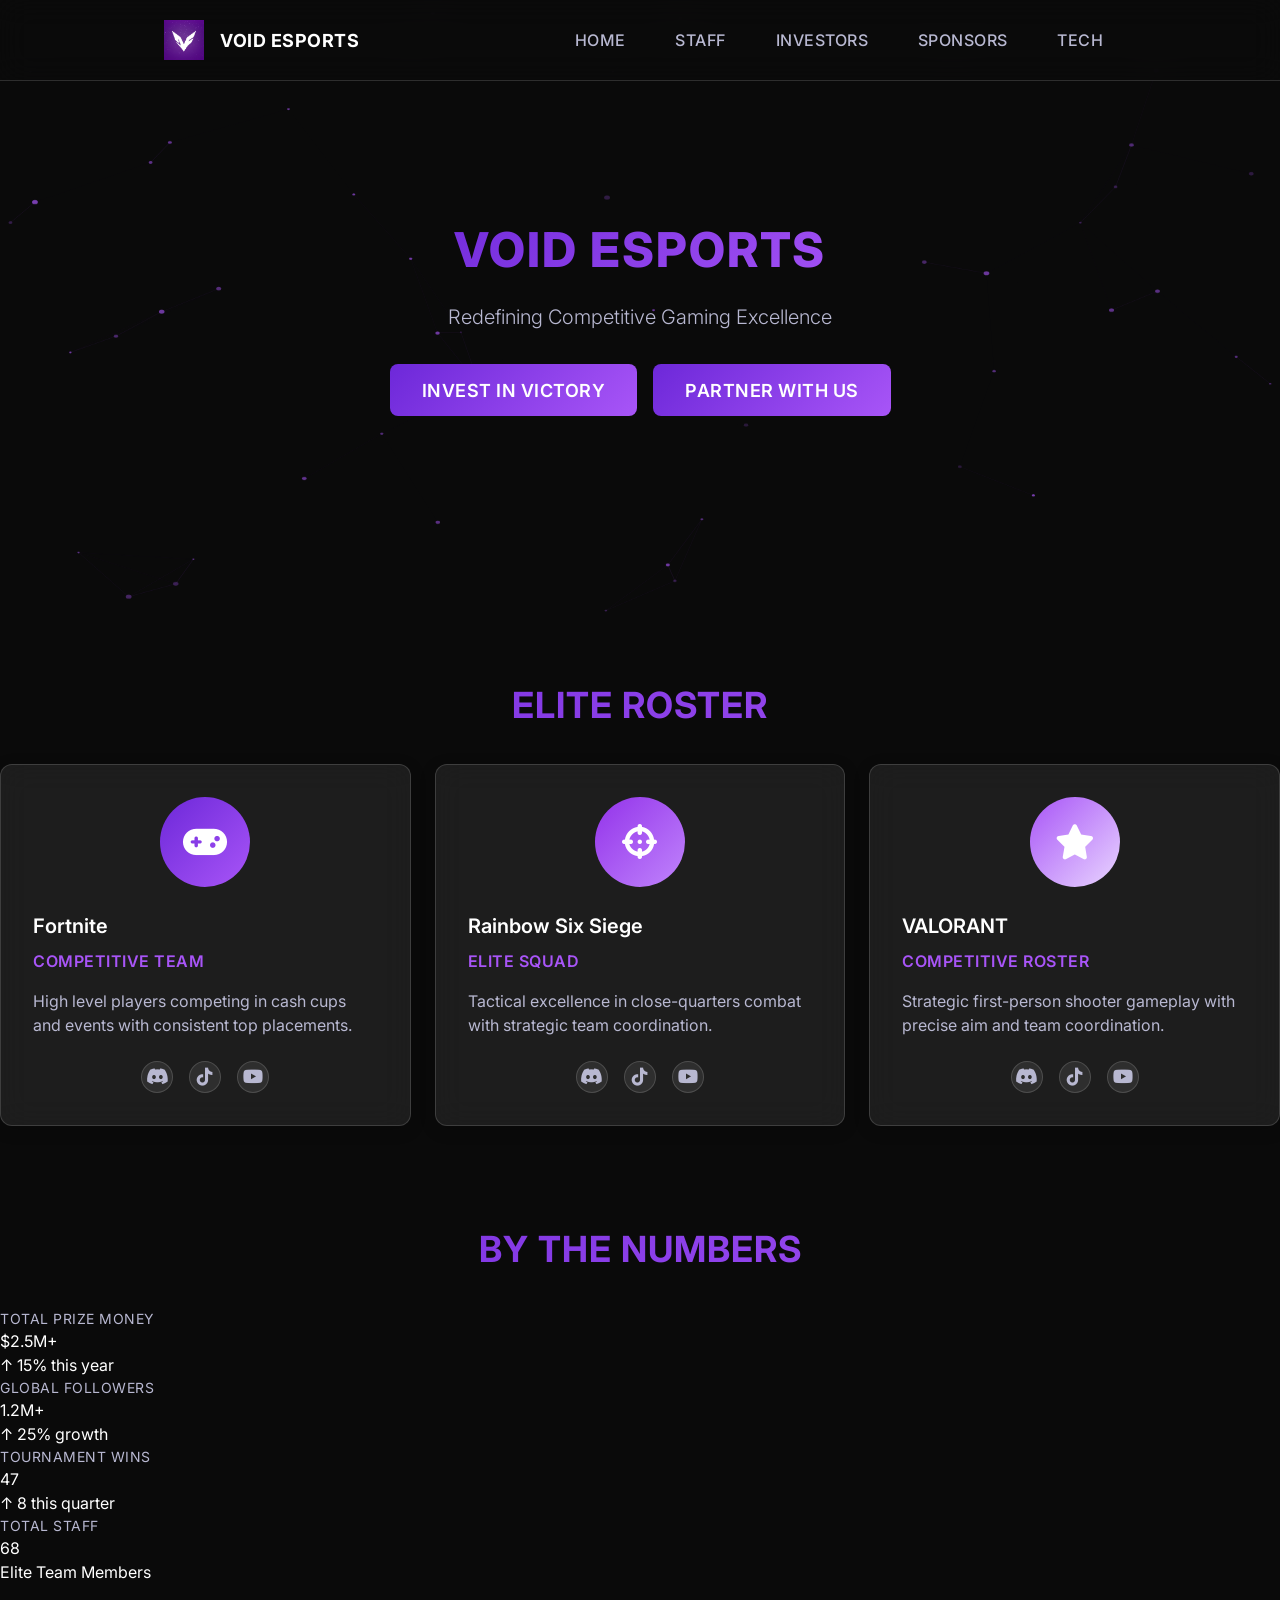
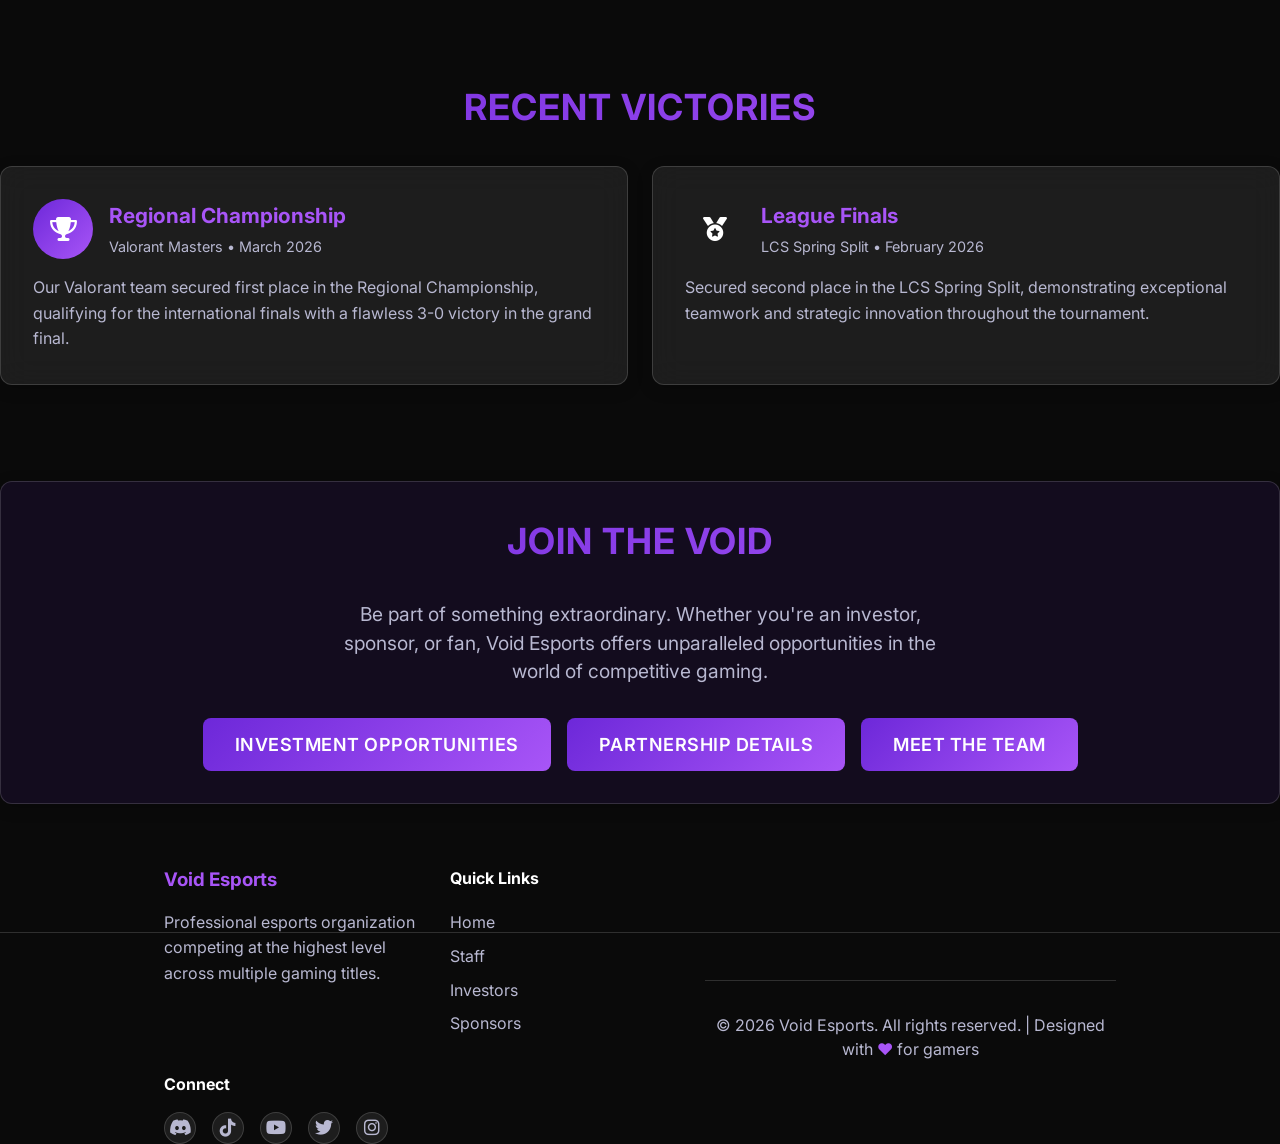
==== commit f2e9a1b4: "Update index.html" ====
--- a/index.html
+++ b/index.html
@@ -7,10 +7,7 @@
     <meta name="keywords" content="esports, gaming, void esports, professional gaming">
     <meta name="theme-color" content="#6d28d9">
     <title>Void Esports | Professional Gaming Organization</title>
-    <link rel="stylesheet" href="css/main.css">
-    <link rel="stylesheet" href="css/navbar.css">
-    <link rel="stylesheet" href="css/cards.css">
-    <link rel="stylesheet" href="css/animations.css">
+    <link rel="stylesheet" href="style.css">
     <link rel="preconnect" href="https://fonts.googleapis.com">
     <link rel="preconnect" href="https://fonts.gstatic.com" crossorigin>
     <link href="https://fonts.googleapis.com/css2?family=Inter:wght@300;400;500;600;700;800;900&display=swap" rel="stylesheet">
@@ -32,7 +29,6 @@
                 <li><a href="staff.html" class="nav-link">Staff</a></li>
                 <li><a href="investors.html" class="nav-link">Investors</a></li>
                 <li><a href="sponsors.html" class="nav-link">Sponsors</a></li>
-                <li><a href="content.html" class="nav-link">Content</a></li>
                 <li><a href="tech.html" class="nav-link">Tech</a></li>
             </ul>
             <button class="mobile-menu-toggle" id="mobileMenuToggle">
--- a/style.css
+++ b/style.css
@@ -0,0 +1,840 @@
+/* Void Esports - Consolidated Stylesheet (Compact UI) */
+
+/* CSS Variables */
+:root {
+    /* Colors */
+    --accent-purple: #a855f7;
+    --accent-violet: #8b5cf6;
+    --accent-indigo: #6d28d9;
+    --bg-primary: #0a0a0a;
+    --bg-secondary: #1a1a1a;
+    --bg-darker: #050505;
+    --text-primary: #ffffff;
+    --text-secondary: #b8b8d1;
+    --text-muted: #9ca3af;
+    
+    /* Glass Effect */
+    --glass-bg: rgba(255, 255, 255, 0.08);
+    --glass-border: rgba(255, 255, 255, 0.15);
+    --glass-shadow: 0 4px 16px rgba(0, 0, 0, 0.2);
+    
+    /* Gradients */
+    --gradient-primary: linear-gradient(135deg, #6d28d9, #a855f7);
+    
+    /* Spacing (Normal) */
+    --spacing-xs: 0.5rem;
+    --spacing-sm: 1rem;
+    --spacing-md: 1.5rem;
+    --spacing-lg: 2rem;
+    --spacing-xl: 3rem;
+    
+    /* Font Sizes (Normal) */
+    --font-xs: 0.875rem;
+    --font-sm: 1rem;
+    --font-base: 1.125rem;
+    --font-lg: 1.25rem;
+    --font-xl: 1.5rem;
+    --font-2xl: 1.875rem;
+    --font-3xl: 2.25rem;
+    --font-4xl: 3rem;
+    --font-5xl: 3.75rem;
+    
+    /* Border Radius */
+    --radius-sm: 6px;
+    --radius-md: 8px;
+    --radius-lg: 12px;
+    
+    /* Transitions */
+    --transition-fast: 0.2s ease;
+    --transition-normal: 0.3s ease;
+}
+
+/* Base Styles */
+* {
+    margin: 0;
+    padding: 0;
+    box-sizing: border-box;
+}
+
+html {
+    scroll-behavior: smooth;
+}
+
+body {
+    font-family: 'Inter', sans-serif;
+    background: var(--bg-primary);
+    color: var(--text-primary);
+    line-height: 1.5;
+    overflow-x: hidden;
+}
+
+/* Container */
+.container {
+    max-width: 1000px;
+    margin: 0 auto;
+    padding: 0 var(--spacing-md);
+}
+
+/* Scroll Progress Bar */
+.scroll-progress {
+    position: fixed;
+    top: 0;
+    left: 0;
+    width: 0%;
+    height: 2px;
+    background: var(--gradient-primary);
+    z-index: 10000;
+    transition: width 0.1s ease;
+}
+
+/* Navigation */
+.navbar {
+    position: fixed;
+    top: 0;
+    left: 0;
+    width: 100%;
+    background: rgba(10, 10, 10, 0.9);
+    backdrop-filter: blur(15px);
+    border-bottom: 1px solid var(--glass-border);
+    z-index: 1000;
+    transition: all var(--transition-normal);
+}
+
+.navbar.scrolled {
+    background: rgba(10, 10, 10, 0.95);
+    backdrop-filter: blur(20px);
+    border-bottom: 1px solid rgba(168, 85, 247, 0.3);
+}
+
+.nav-container {
+    max-width: 1000px;
+    margin: 0 auto;
+    padding: 0 var(--spacing-md);
+    display: flex;
+    align-items: center;
+    justify-content: space-between;
+    height: 80px;
+}
+
+.logo {
+    display: flex;
+    align-items: center;
+    gap: var(--spacing-sm);
+    text-decoration: none;
+    color: var(--text-primary);
+    font-weight: 700;
+    font-size: var(--font-base);
+    text-transform: uppercase;
+    letter-spacing: 0.5px;
+    transition: color var(--transition-normal);
+}
+
+.logo img {
+    height: 40px;
+    width: auto;
+}
+
+.logo:hover {
+    color: var(--accent-purple);
+}
+
+.nav-links {
+    display: flex;
+    list-style: none;
+    gap: var(--spacing-md);
+    margin: 0;
+    padding: 0;
+}
+
+.nav-link {
+    color: var(--text-secondary);
+    text-decoration: none;
+    font-weight: 500;
+    font-size: var(--font-sm);
+    text-transform: uppercase;
+    letter-spacing: 0.5px;
+    padding: 0.4rem 0.8rem;
+    border-radius: var(--radius-sm);
+    transition: all var(--transition-normal);
+}
+
+.nav-link:hover {
+    color: var(--accent-purple);
+    background: rgba(168, 85, 247, 0.1);
+}
+
+.nav-link.active {
+    color: var(--accent-purple);
+    background: rgba(168, 85, 247, 0.15);
+}
+
+.mobile-menu-toggle {
+    display: none;
+    background: none;
+    border: 1px solid var(--glass-border);
+    color: var(--text-primary);
+    padding: 0.4rem;
+    border-radius: var(--radius-sm);
+    cursor: pointer;
+    transition: all var(--transition-normal);
+}
+
+/* Sections */
+.section {
+    padding: var(--spacing-xl) 0;
+    position: relative;
+}
+
+.section-title {
+    font-size: var(--font-3xl);
+    font-weight: 700;
+    text-align: center;
+    margin-bottom: var(--spacing-lg);
+    background: var(--gradient-primary);
+    -webkit-background-clip: text;
+    -webkit-text-fill-color: transparent;
+    background-clip: text;
+    text-transform: uppercase;
+    letter-spacing: 1px;
+}
+
+/* Grid System */
+.grid {
+    display: grid;
+    gap: var(--spacing-md);
+}
+
+.grid-2 {
+    grid-template-columns: repeat(auto-fit, minmax(280px, 1fr));
+}
+
+.grid-3 {
+    grid-template-columns: repeat(auto-fit, minmax(250px, 1fr));
+}
+
+.grid-4 {
+    grid-template-columns: repeat(auto-fit, minmax(200px, 1fr));
+}
+
+/* Glass Card */
+.glass-card {
+    background: var(--glass-bg);
+    backdrop-filter: blur(15px);
+    border: 1px solid var(--glass-border);
+    border-radius: var(--radius-lg);
+    padding: 2rem;
+    box-shadow: var(--glass-shadow);
+    transition: all var(--transition-normal);
+}
+
+.glass-card:hover {
+    transform: translateY(-3px);
+    box-shadow: 0 8px 24px rgba(0, 0, 0, 0.3);
+    border-color: var(--accent-purple);
+}
+
+/* Buttons */
+.neon-button {
+    display: inline-block;
+    padding: 0.8rem 2rem;
+    background: var(--gradient-primary);
+    color: white;
+    text-decoration: none;
+    border-radius: var(--radius-md);
+    font-weight: 600;
+    text-transform: uppercase;
+    letter-spacing: 0.5px;
+    transition: all var(--transition-normal);
+    border: none;
+    cursor: pointer;
+    font-size: var(--font-base);
+}
+
+.neon-button:hover {
+    transform: translateY(-2px);
+    box-shadow: 0 6px 20px rgba(168, 85, 247, 0.4);
+}
+
+/* Hero Section */
+.hero {
+    position: relative;
+    min-height: 70vh;
+    display: flex;
+    align-items: center;
+    justify-content: center;
+    overflow: hidden;
+}
+
+.hero-content {
+    text-align: center;
+    z-index: 2;
+    position: relative;
+}
+
+.hero-title {
+    font-size: clamp(2rem, 6vw, 3rem);
+    font-weight: 800;
+    margin-bottom: var(--spacing-sm);
+    background: var(--gradient-primary);
+    -webkit-background-clip: text;
+    -webkit-text-fill-color: transparent;
+    background-clip: text;
+    text-transform: uppercase;
+    letter-spacing: 2px;
+}
+
+.hero-subtitle {
+    font-size: var(--font-lg);
+    color: var(--text-secondary);
+    margin-bottom: var(--spacing-lg);
+    font-weight: 300;
+}
+
+.hero-buttons {
+    display: flex;
+    gap: var(--spacing-sm);
+    justify-content: center;
+    flex-wrap: wrap;
+}
+
+/* Particle Canvas */
+#particles-canvas {
+    position: absolute;
+    top: 0;
+    left: 0;
+    width: 100%;
+    height: 100%;
+    z-index: 1;
+}
+
+/* Staff Cards */
+.staff-card {
+    text-align: center;
+}
+
+.staff-avatar {
+    width: 90px;
+    height: 90px;
+    border-radius: 50%;
+    margin: 0 auto var(--spacing-md);
+    display: flex;
+    align-items: center;
+    justify-content: center;
+    font-size: 2.2rem;
+    color: white;
+}
+
+.staff-name {
+    font-size: var(--font-lg);
+    font-weight: 600;
+    margin-bottom: var(--spacing-xs);
+    color: var(--text-primary);
+}
+
+.staff-role {
+    font-size: var(--font-sm);
+    color: var(--accent-purple);
+    font-weight: 600;
+    text-transform: uppercase;
+    letter-spacing: 0.5px;
+    margin-bottom: var(--spacing-sm);
+}
+
+.staff-bio {
+    font-size: var(--font-sm);
+    color: var(--text-secondary);
+    line-height: 1.5;
+    margin-bottom: var(--spacing-md);
+}
+
+/* Creator Cards */
+.creator-card {
+    text-align: center;
+}
+
+.creator-avatar {
+    width: 80px;
+    height: 80px;
+    border-radius: 50%;
+    margin: 0 auto var(--spacing-md);
+    display: flex;
+    align-items: center;
+    justify-content: center;
+    font-size: 2rem;
+    color: white;
+}
+
+.creator-name {
+    font-size: var(--font-base);
+    font-weight: 600;
+    margin-bottom: var(--spacing-xs);
+    color: var(--text-primary);
+}
+
+.creator-role {
+    font-size: var(--font-sm);
+    color: var(--accent-purple);
+    font-weight: 600;
+    text-transform: uppercase;
+    letter-spacing: 0.5px;
+    margin-bottom: var(--spacing-sm);
+}
+
+.creator-bio {
+    font-size: var(--font-sm);
+    color: var(--text-secondary);
+    line-height: 1.5;
+    margin-bottom: var(--spacing-md);
+}
+
+.creator-stats {
+    display: flex;
+    justify-content: center;
+    gap: var(--spacing-md);
+    margin-bottom: var(--spacing-md);
+}
+
+.stat {
+    text-align: center;
+}
+
+.stat-number {
+    display: block;
+    font-size: var(--font-lg);
+    font-weight: 700;
+    color: var(--accent-purple);
+}
+
+.stat-label {
+    font-size: var(--font-xs);
+    color: var(--text-secondary);
+    text-transform: uppercase;
+    letter-spacing: 0.5px;
+}
+
+/* Content Cards */
+.content-card {
+    text-align: center;
+    min-height: 200px;
+    display: flex;
+    align-items: center;
+    justify-content: center;
+    flex-direction: column;
+}
+
+.content-placeholder {
+    display: flex;
+    flex-direction: column;
+    align-items: center;
+    gap: var(--spacing-sm);
+}
+
+.content-placeholder h3 {
+    font-size: var(--font-lg);
+    font-weight: 600;
+    color: var(--text-primary);
+    margin: 0;
+}
+
+.content-placeholder p {
+    color: var(--text-secondary);
+    line-height: 1.5;
+    margin: 0;
+}
+
+/* Content Grid */
+.content-grid {
+    display: grid;
+    gap: var(--spacing-md);
+    grid-template-columns: repeat(auto-fit, minmax(300px, 1fr));
+}
+
+.content-item {
+    display: flex;
+    gap: var(--spacing-md);
+    align-items: center;
+    padding: var(--spacing-md);
+}
+
+.content-thumbnail {
+    width: 60px;
+    height: 60px;
+    background: var(--glass-bg);
+    border-radius: var(--radius-md);
+    display: flex;
+    align-items: center;
+    justify-content: center;
+    flex-shrink: 0;
+}
+
+.content-info {
+    flex: 1;
+}
+
+.content-info h4 {
+    font-size: var(--font-base);
+    font-weight: 600;
+    color: var(--text-primary);
+    margin-bottom: var(--spacing-xs);
+}
+
+.content-info p {
+    font-size: var(--font-sm);
+    color: var(--text-secondary);
+    margin-bottom: var(--spacing-sm);
+}
+
+.content-meta {
+    display: flex;
+    gap: var(--spacing-sm);
+    font-size: var(--font-xs);
+    color: var(--text-muted);
+}
+
+.content-meta span {
+    display: flex;
+    align-items: center;
+    gap: 0.2rem;
+}
+
+/* Sponsor Tiers */
+.sponsor-tier {
+    text-align: center;
+    position: relative;
+    transition: all var(--transition-normal);
+}
+
+.sponsor-tier.featured {
+    border: 2px solid var(--accent-purple);
+    transform: scale(1.02);
+    box-shadow: 0 8px 24px rgba(168, 85, 247, 0.3);
+}
+
+.sponsor-tier.featured::before {
+    content: 'MOST POPULAR';
+    position: absolute;
+    top: -12px;
+    left: 50%;
+    transform: translateX(-50%);
+    background: var(--gradient-primary);
+    color: white;
+    padding: 0.2rem 0.8rem;
+    border-radius: var(--radius-lg);
+    font-size: var(--font-xs);
+    font-weight: 700;
+    text-transform: uppercase;
+    letter-spacing: 0.5px;
+}
+
+.tier-name {
+    font-size: var(--font-lg);
+    font-weight: 600;
+    color: var(--text-primary);
+    margin-bottom: var(--spacing-sm);
+}
+
+.tier-price {
+    font-size: var(--font-3xl);
+    font-weight: 800;
+    color: var(--accent-purple);
+    margin-bottom: var(--spacing-xs);
+}
+
+.tier-period {
+    font-size: var(--font-sm);
+    color: var(--text-secondary);
+    margin-bottom: var(--spacing-md);
+}
+
+.tier-features {
+    list-style: none;
+    padding: 0;
+    margin: 0 var(--spacing-md) var(--spacing-md);
+}
+
+.tier-feature {
+    padding: var(--spacing-sm) 0;
+    border-bottom: 1px solid var(--glass-border);
+    color: var(--text-secondary);
+    font-size: var(--font-sm);
+    position: relative;
+    padding-left: var(--spacing-md);
+}
+
+.tier-feature::before {
+    content: '✓';
+    position: absolute;
+    left: 0;
+    color: var(--accent-purple);
+    font-weight: 700;
+}
+
+.tier-feature:last-child {
+    border-bottom: none;
+}
+
+/* Tech Cards */
+.tech-card {
+    text-align: center;
+    padding: var(--spacing-md);
+}
+
+.tech-card h4 {
+    font-size: var(--font-base);
+    font-weight: 600;
+    color: var(--text-primary);
+    margin: var(--spacing-sm) 0;
+}
+
+.tech-card p {
+    font-size: var(--font-sm);
+    color: var(--text-secondary);
+    margin: 0;
+}
+
+/* Project Cards */
+.project-card {
+    height: 100%;
+    display: flex;
+    flex-direction: column;
+}
+
+.project-header {
+    display: flex;
+    align-items: center;
+    gap: var(--spacing-sm);
+    margin-bottom: var(--spacing-sm);
+}
+
+.project-header h3 {
+    font-size: var(--font-lg);
+    font-weight: 600;
+    color: var(--text-primary);
+    margin: 0;
+}
+
+.project-card p {
+    font-size: var(--font-sm);
+    color: var(--text-secondary);
+    line-height: 1.5;
+    margin-bottom: var(--spacing-sm);
+    flex: 1;
+}
+
+.project-tech {
+    display: flex;
+    flex-wrap: wrap;
+    gap: var(--spacing-xs);
+}
+
+.tech-tag {
+    background: var(--glass-bg);
+    border: 1px solid var(--glass-border);
+    border-radius: var(--radius-sm);
+    padding: 0.2rem 0.6rem;
+    font-size: var(--font-xs);
+    color: var(--accent-purple);
+    font-weight: 500;
+    text-transform: uppercase;
+    letter-spacing: 0.5px;
+}
+
+/* Social Links */
+.social-links {
+    display: flex;
+    gap: var(--spacing-sm);
+    justify-content: center;
+    flex-wrap: wrap;
+}
+
+.social-link {
+    display: inline-flex;
+    align-items: center;
+    justify-content: center;
+    width: 32px;
+    height: 32px;
+    background: var(--glass-bg);
+    border: 1px solid var(--glass-border);
+    border-radius: 50%;
+    color: var(--text-secondary);
+    text-decoration: none;
+    transition: all var(--transition-normal);
+    font-size: var(--font-base);
+}
+
+.social-link:hover {
+    color: var(--accent-purple);
+    border-color: var(--accent-purple);
+    transform: translateY(-2px);
+}
+
+/* Footer */
+footer {
+    background: var(--bg-darker);
+    border-top: 1px solid var(--glass-border);
+    padding: var(--spacing-xl) var(--spacing-md) var(--spacing-md);
+    margin-top: var(--spacing-xl);
+}
+
+/* Animations */
+.fade-in {
+    opacity: 0;
+    animation: fadeIn 1s ease-out forwards;
+}
+
+.fade-in-up {
+    opacity: 0;
+    transform: translateY(30px);
+    animation: fadeInUp 1s ease-out forwards;
+}
+
+.scale-in {
+    opacity: 0;
+    transform: scale(0.9);
+    animation: scaleIn 0.5s ease-out forwards;
+}
+
+.scroll-animate {
+    opacity: 0;
+    transform: translateY(20px);
+    transition: all 0.6s ease-out;
+}
+
+.scroll-animate.visible {
+    opacity: 1;
+    transform: translateY(0);
+}
+
+@keyframes fadeIn {
+    from { opacity: 0; }
+    to { opacity: 1; }
+}
+
+@keyframes fadeInUp {
+    from {
+        opacity: 0;
+        transform: translateY(30px);
+    }
+    to {
+        opacity: 1;
+        transform: translateY(0);
+    }
+}
+
+@keyframes scaleIn {
+    from {
+        opacity: 0;
+        transform: scale(0.9);
+    }
+    to {
+        opacity: 1;
+        transform: scale(1);
+    }
+}
+
+/* Responsive Design */
+@media (max-width: 768px) {
+    .mobile-menu-toggle {
+        display: block;
+    }
+    
+    .nav-links {
+        position: fixed;
+        top: 60px;
+        left: -100%;
+        width: 100%;
+        height: calc(100vh - 60px);
+        background: rgba(10, 10, 10, 0.95);
+        backdrop-filter: blur(15px);
+        flex-direction: column;
+        justify-content: flex-start;
+        align-items: center;
+        padding: var(--spacing-lg) 0;
+        gap: var(--spacing-sm);
+        transition: left var(--transition-normal);
+        border-top: 1px solid var(--glass-border);
+    }
+    
+    .nav-links.active {
+        left: 0;
+    }
+    
+    .section {
+        padding: var(--spacing-lg) 0;
+    }
+    
+    .section-title {
+        font-size: var(--font-2xl);
+        margin-bottom: var(--spacing-md);
+    }
+    
+    .hero-buttons {
+        flex-direction: column;
+        align-items: center;
+    }
+    
+    .neon-button {
+        width: 100%;
+        max-width: 250px;
+    }
+    
+    .grid {
+        gap: var(--spacing-sm);
+    }
+    
+    .grid-2,
+    .grid-3,
+    .grid-4 {
+        grid-template-columns: 1fr;
+    }
+    
+    .content-item {
+        flex-direction: column;
+        text-align: center;
+    }
+    
+    .content-thumbnail {
+        margin-bottom: var(--spacing-sm);
+    }
+}
+
+@media (max-width: 480px) {
+    .container {
+        padding: 0 var(--spacing-sm);
+    }
+    
+    .glass-card {
+        padding: var(--spacing-md);
+    }
+    
+    .hero-title {
+        font-size: clamp(1.5rem, 8vw, 2rem);
+    }
+    
+    .hero-subtitle {
+        font-size: var(--font-base);
+    }
+    
+    .staff-avatar,
+    .creator-avatar {
+        width: 50px;
+        height: 50px;
+        font-size: 1.2rem;
+    }
+    
+    .tier-price {
+        font-size: var(--font-2xl);
+    }
+}
+
+/* Accessibility */
+@media (prefers-reduced-motion: reduce) {
+    *,
+    *::before,
+    *::after {
+        animation-duration: 0.01ms !important;
+        animation-iteration-count: 1 !important;
+        transition-duration: 0.01ms !important;
+        scroll-behavior: auto !important;
+    }
+}
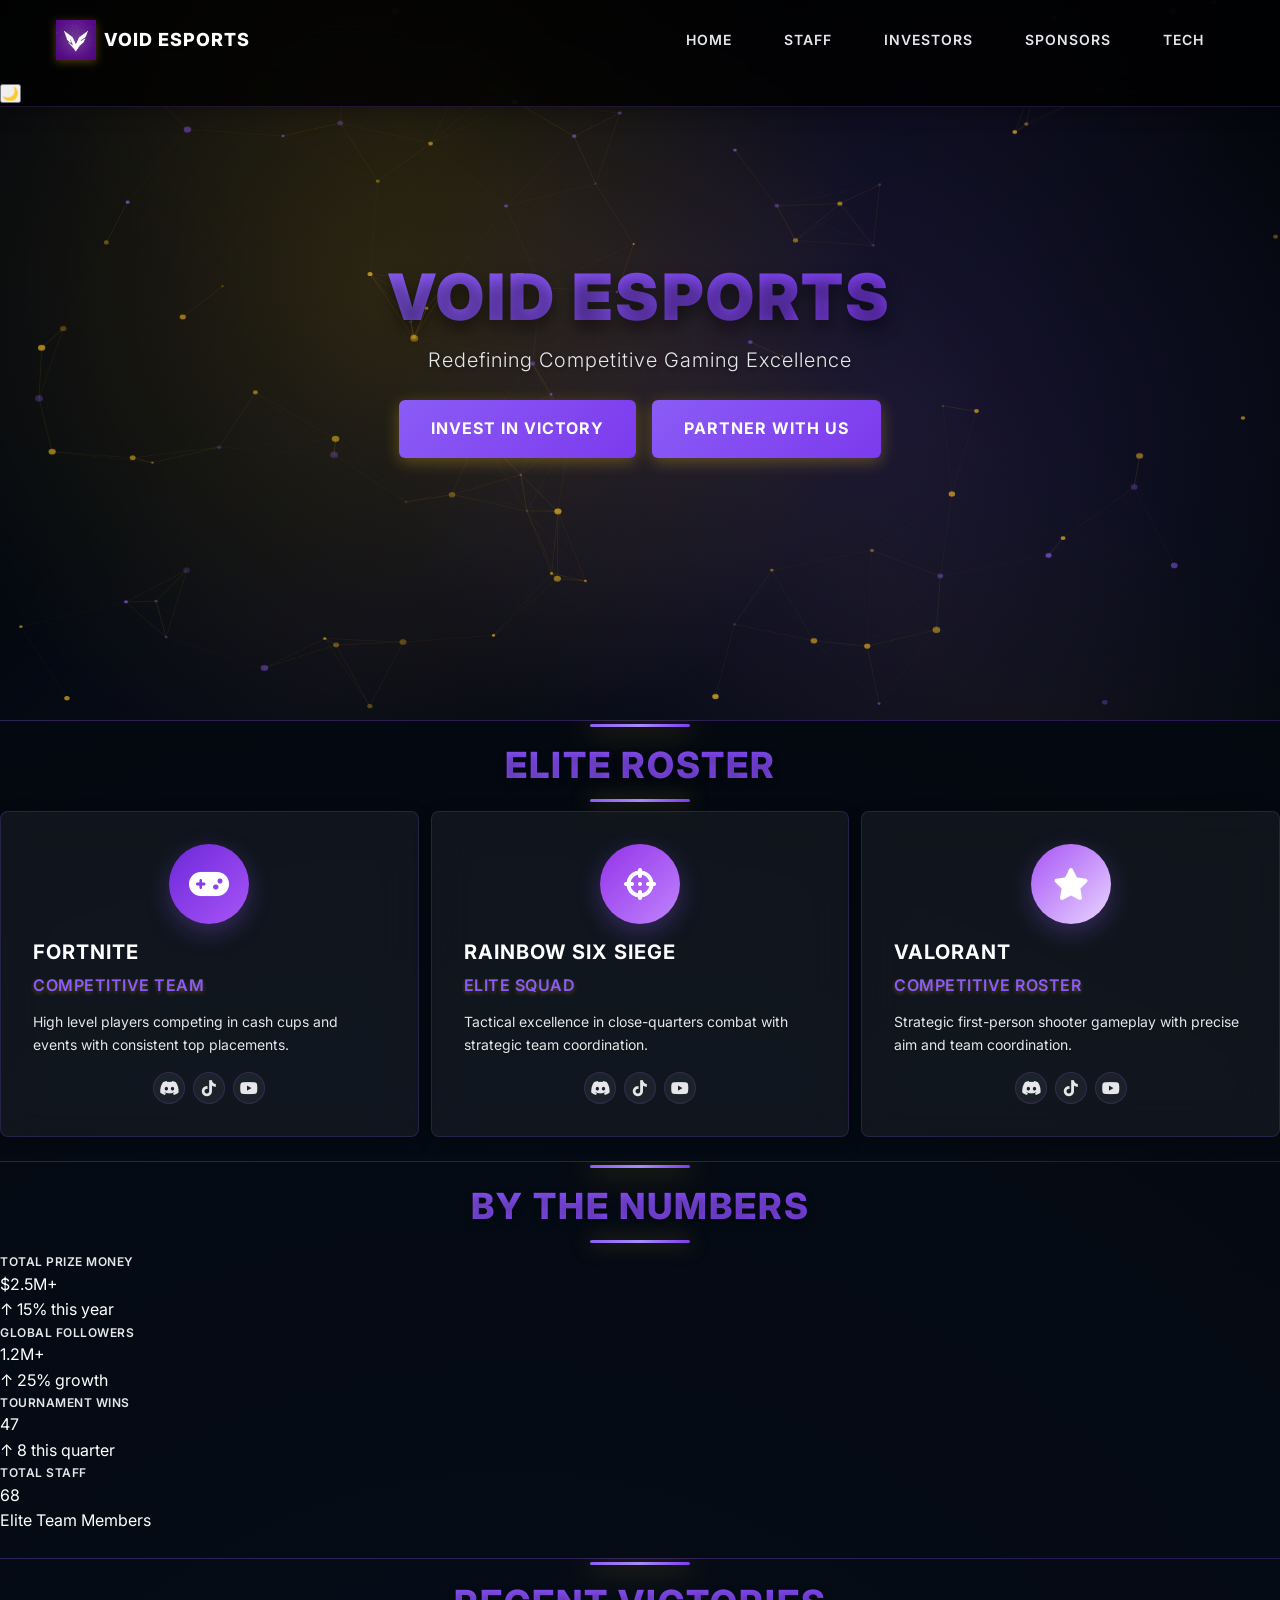
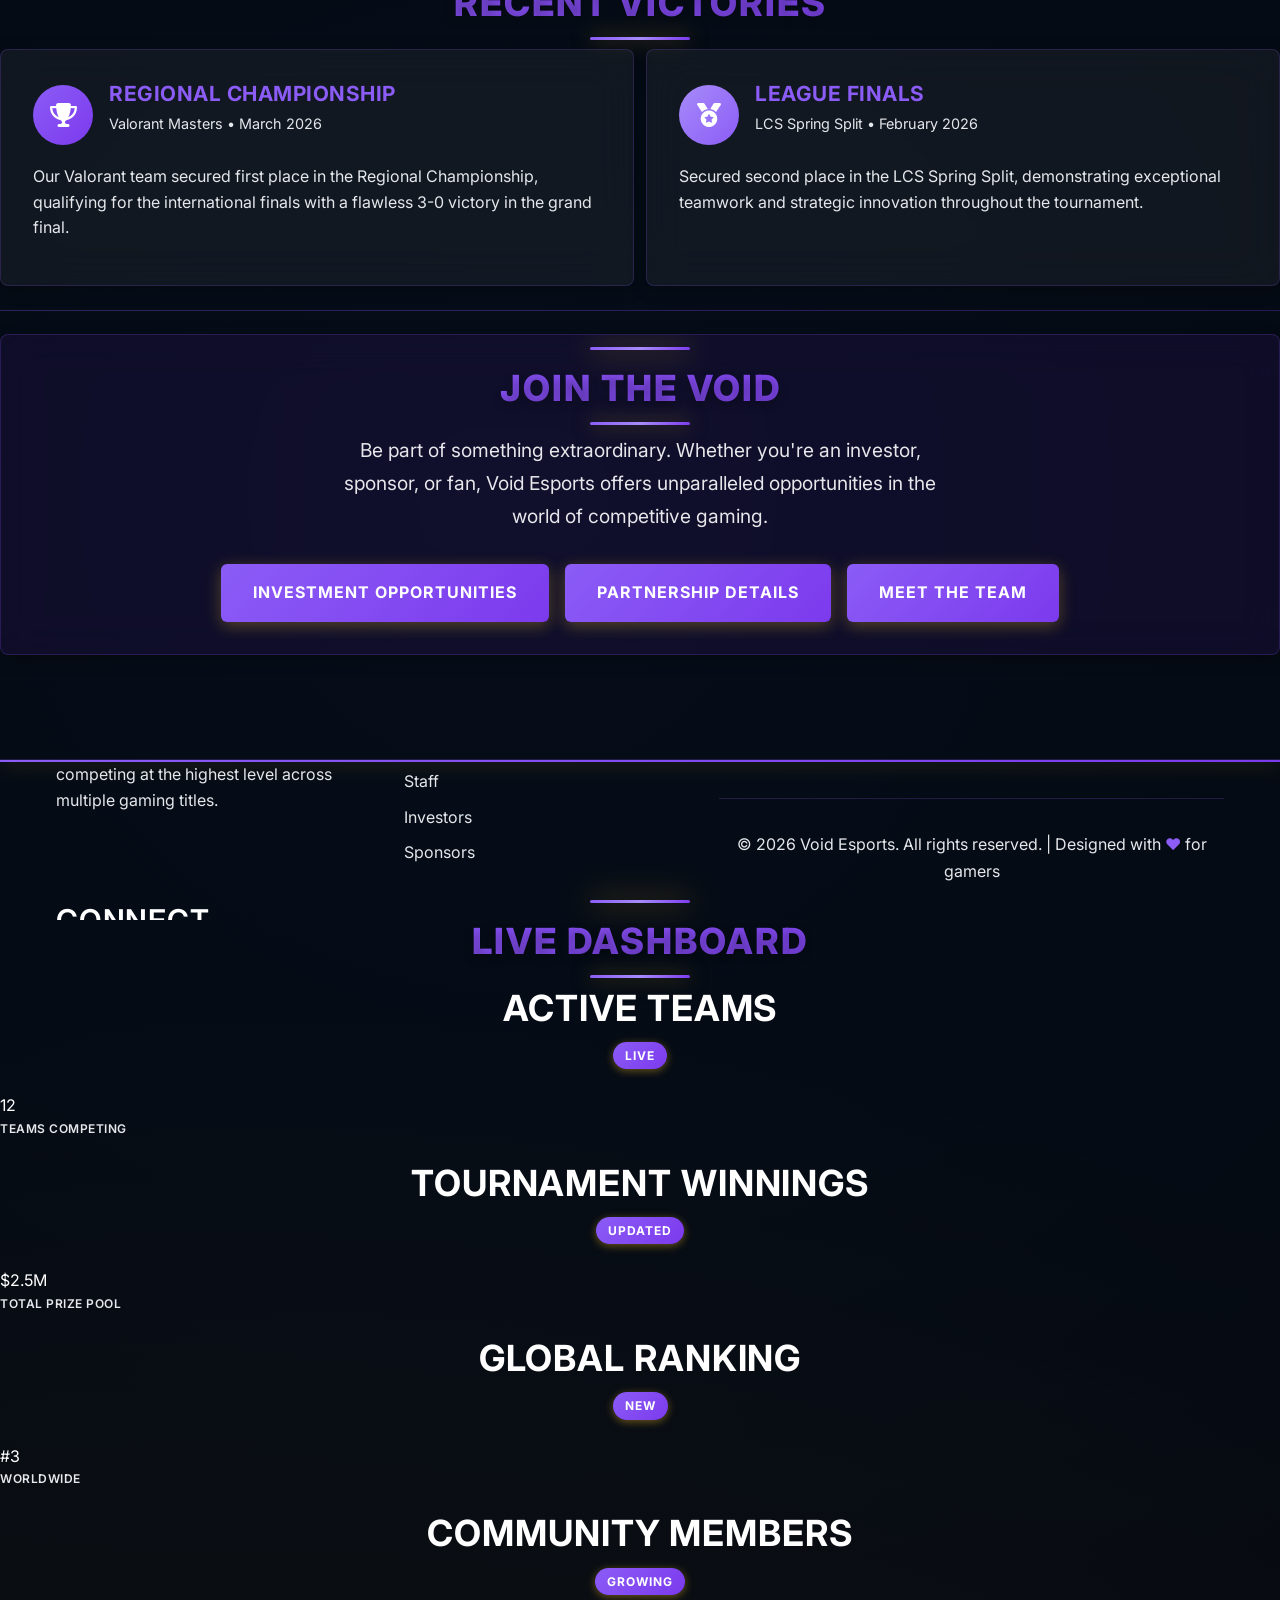
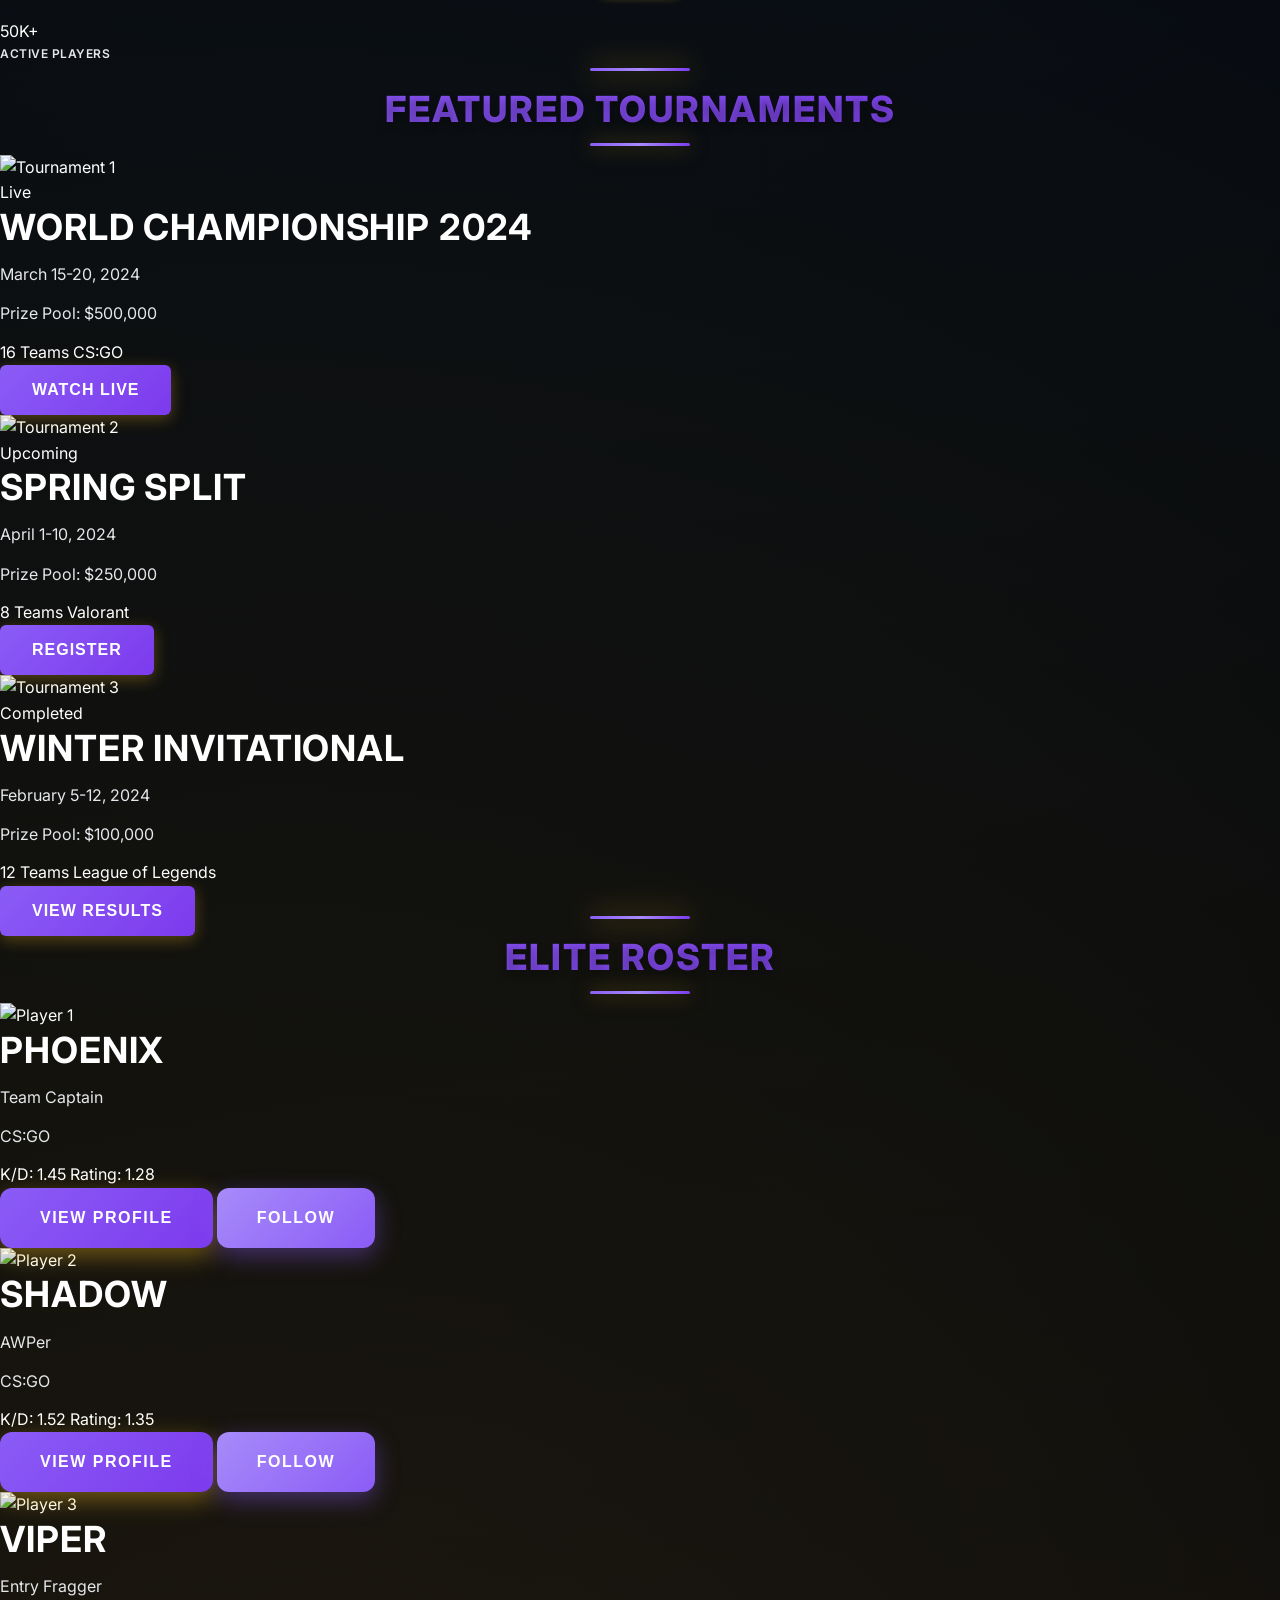
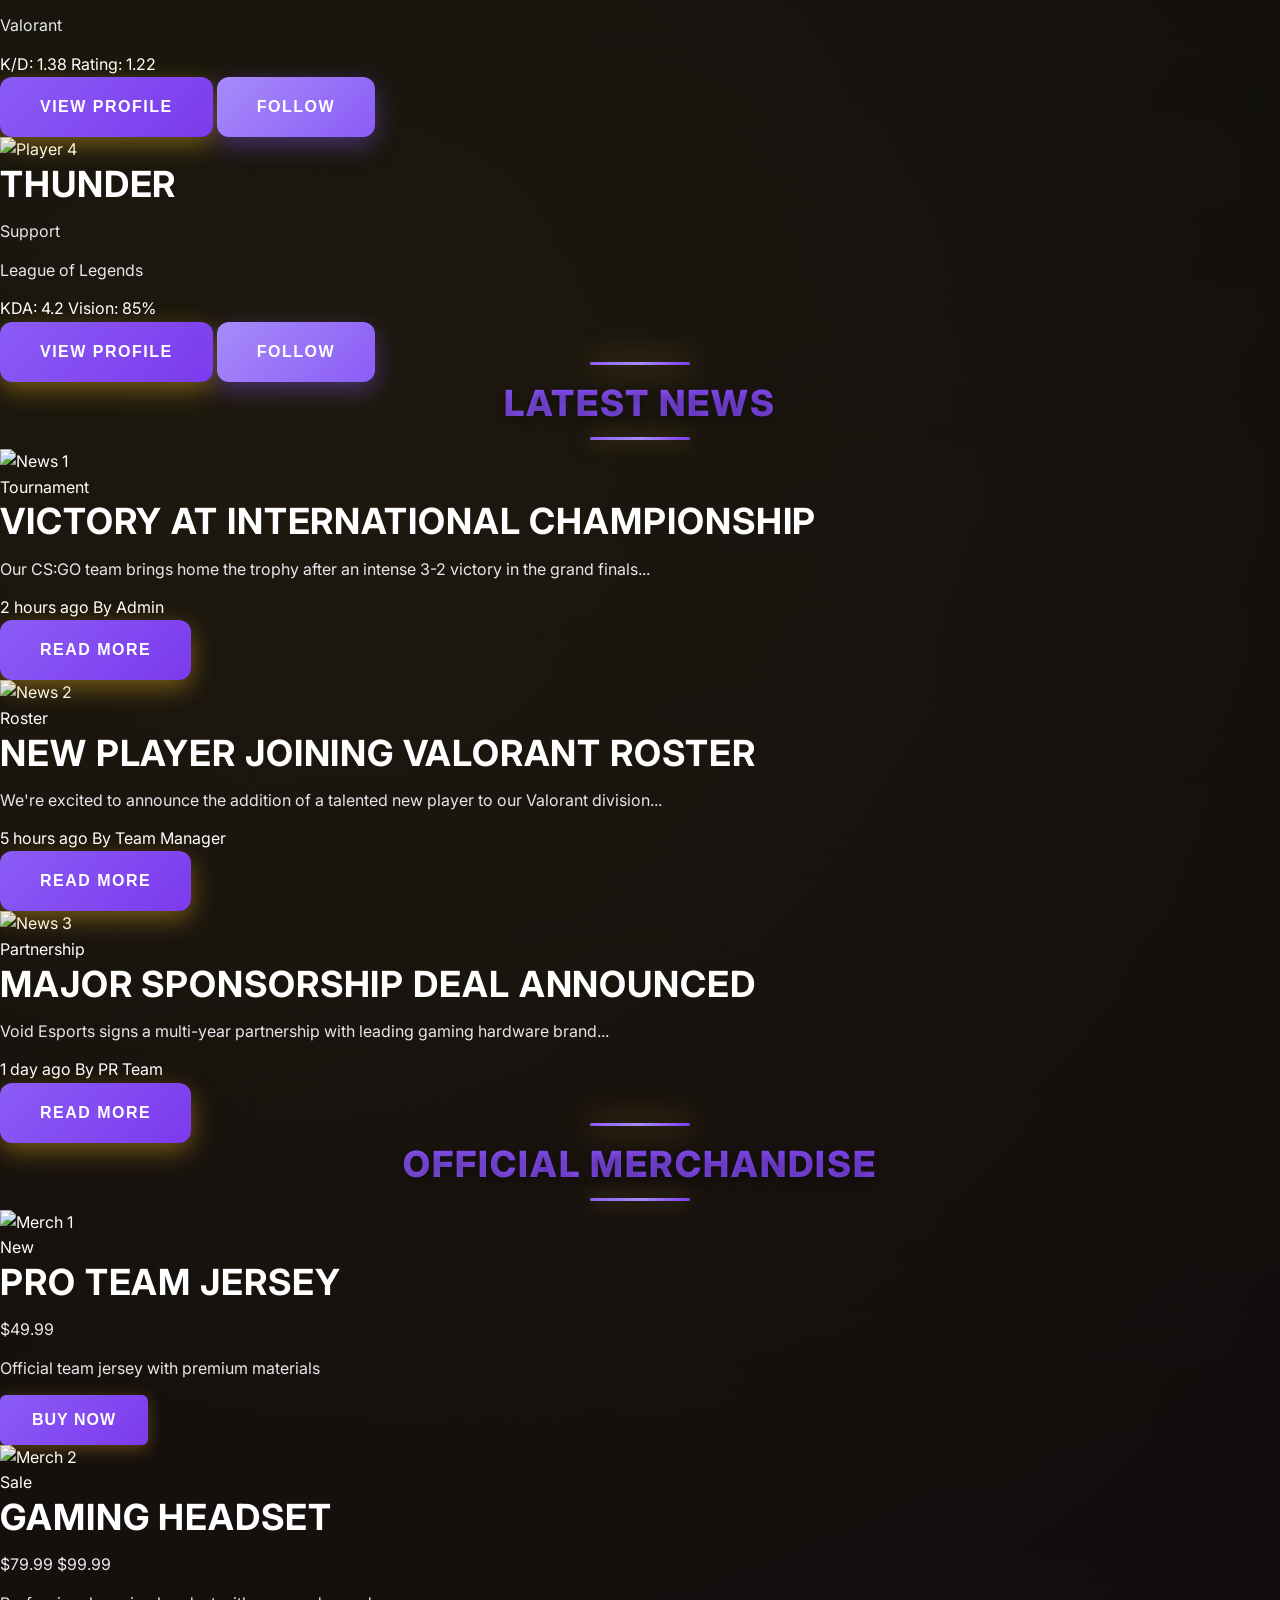
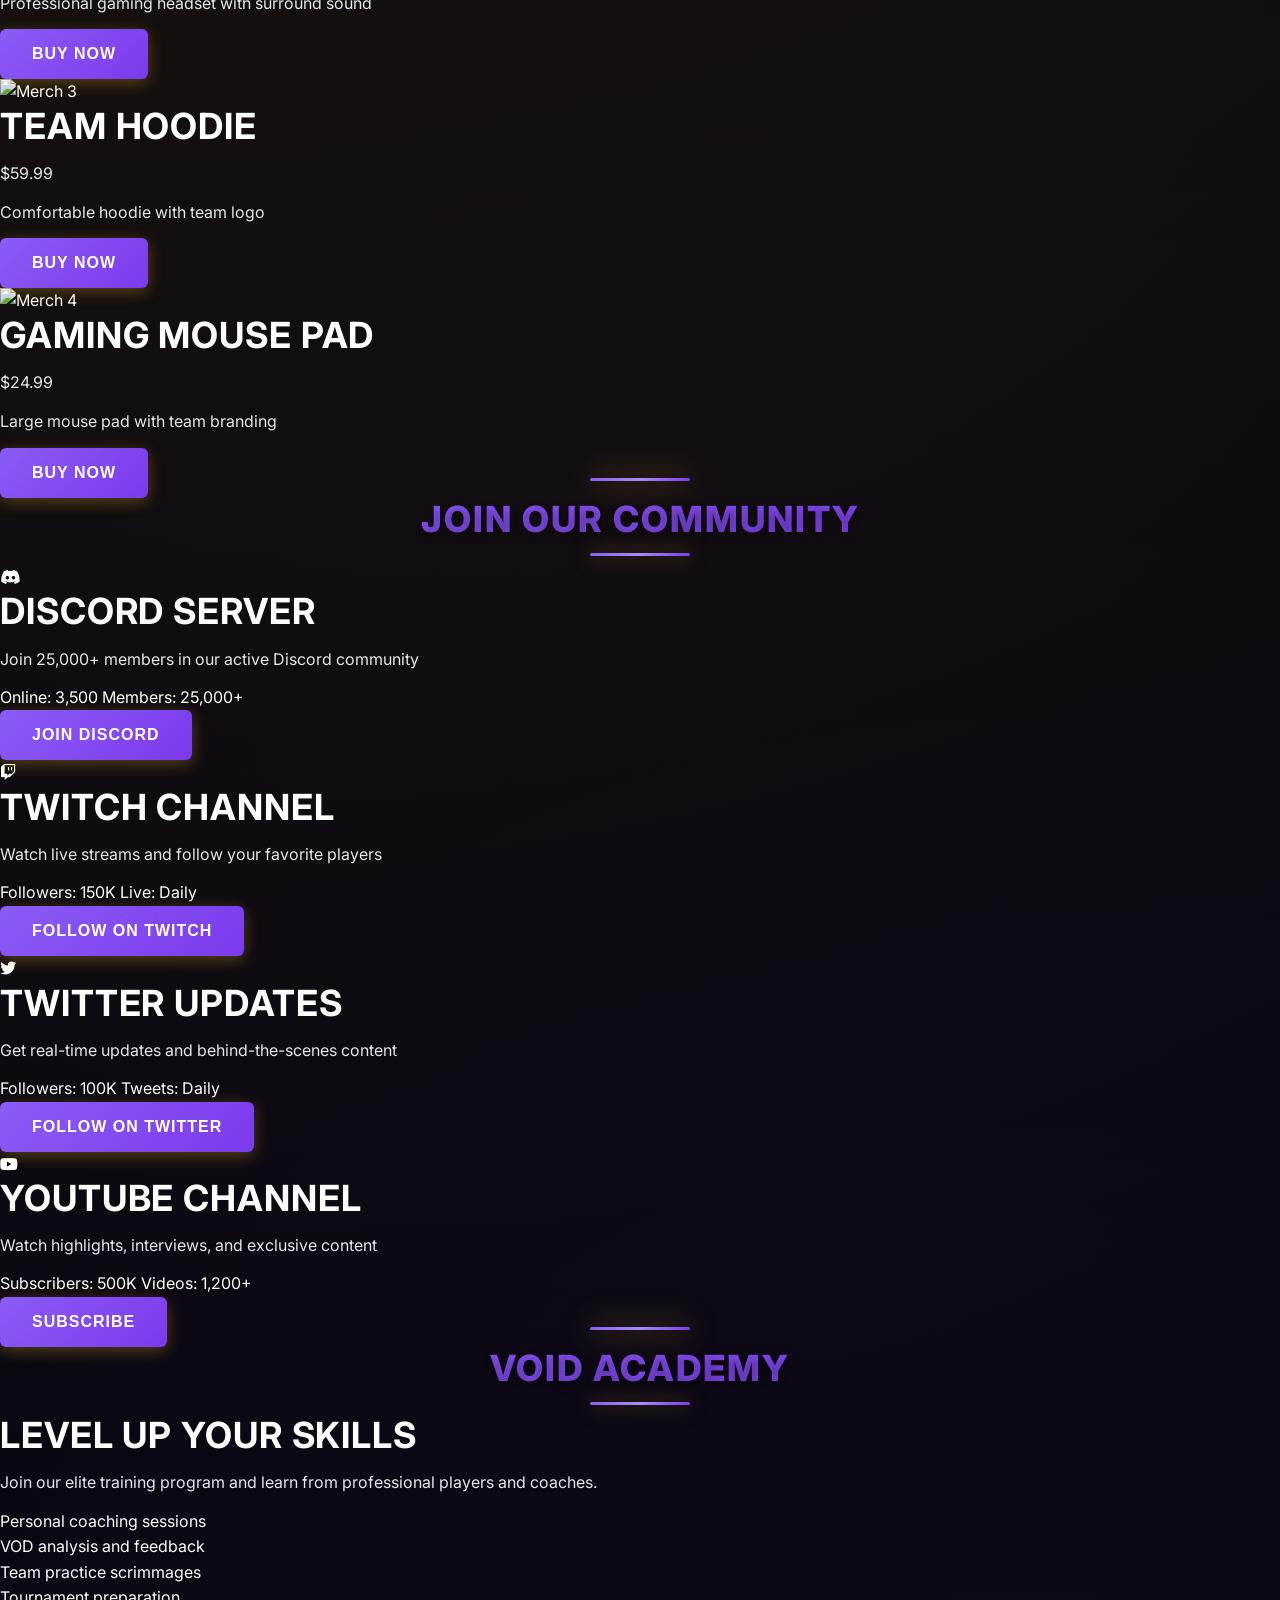
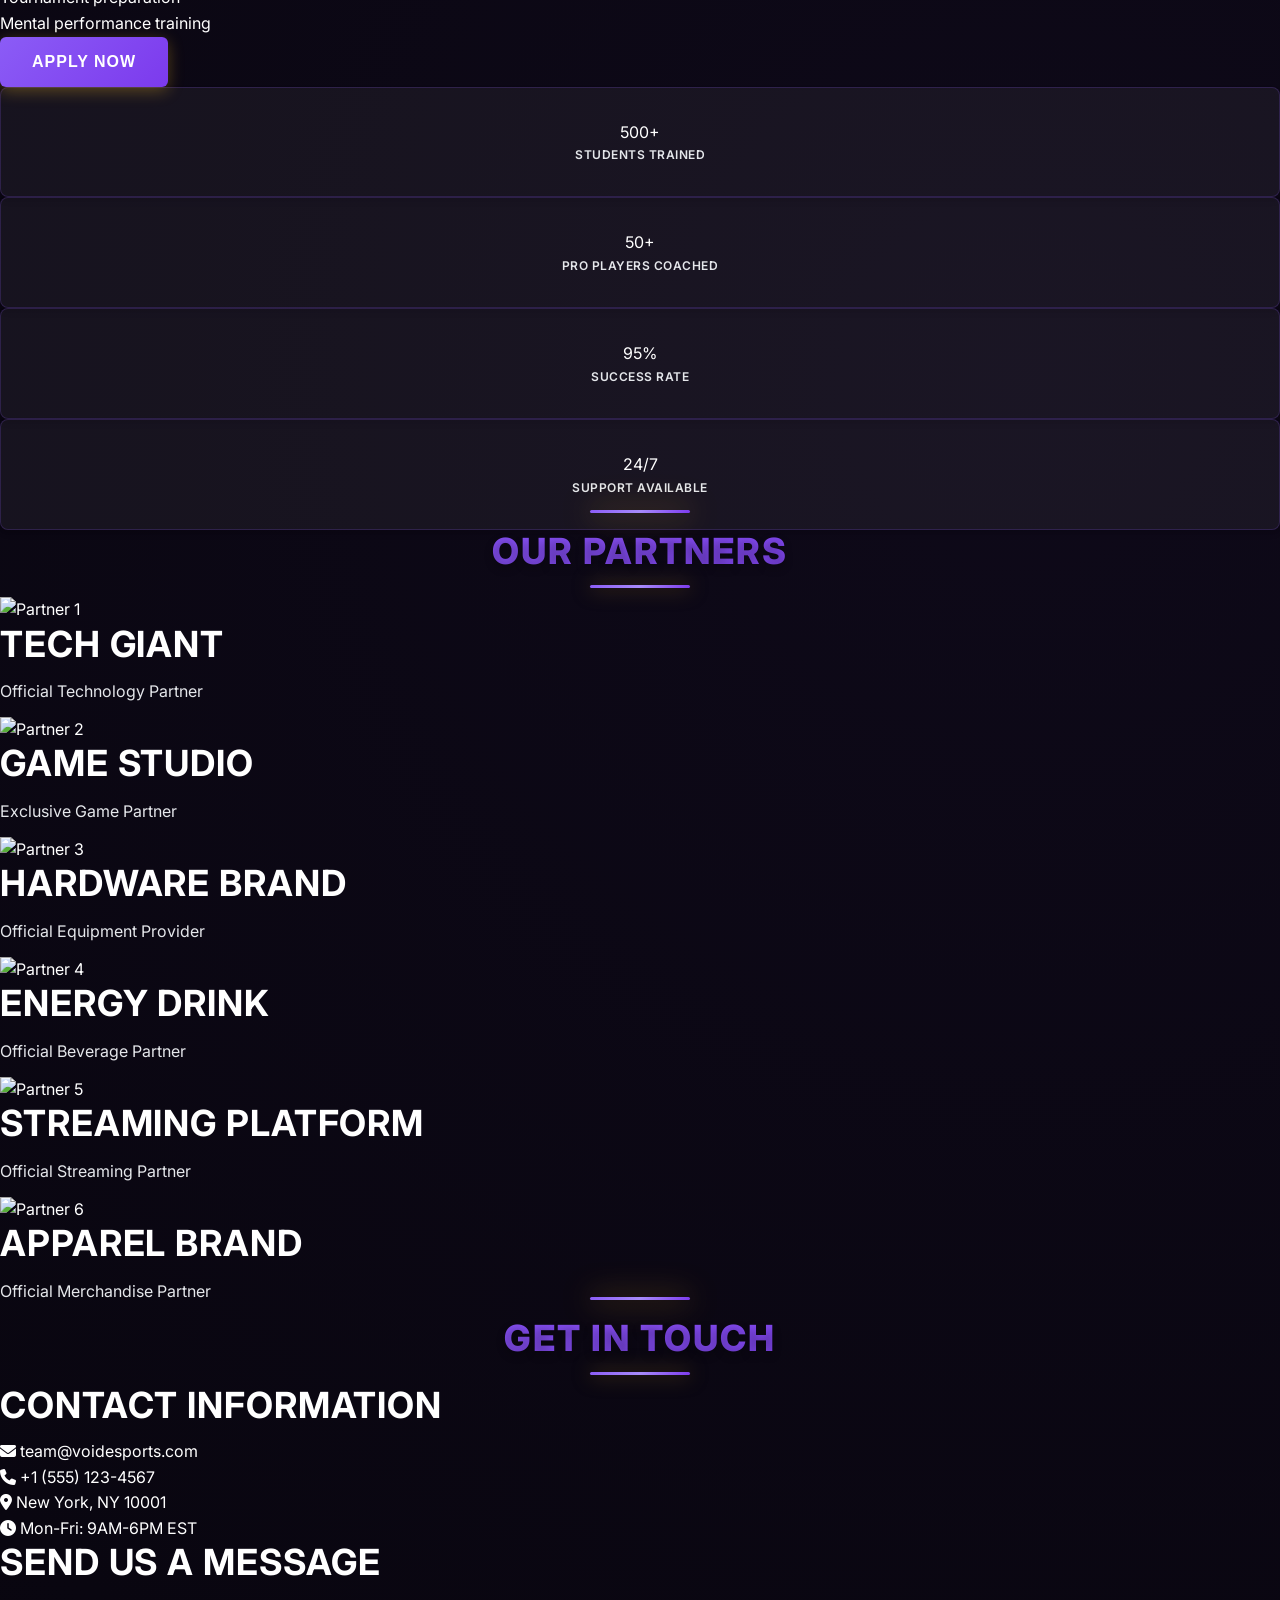
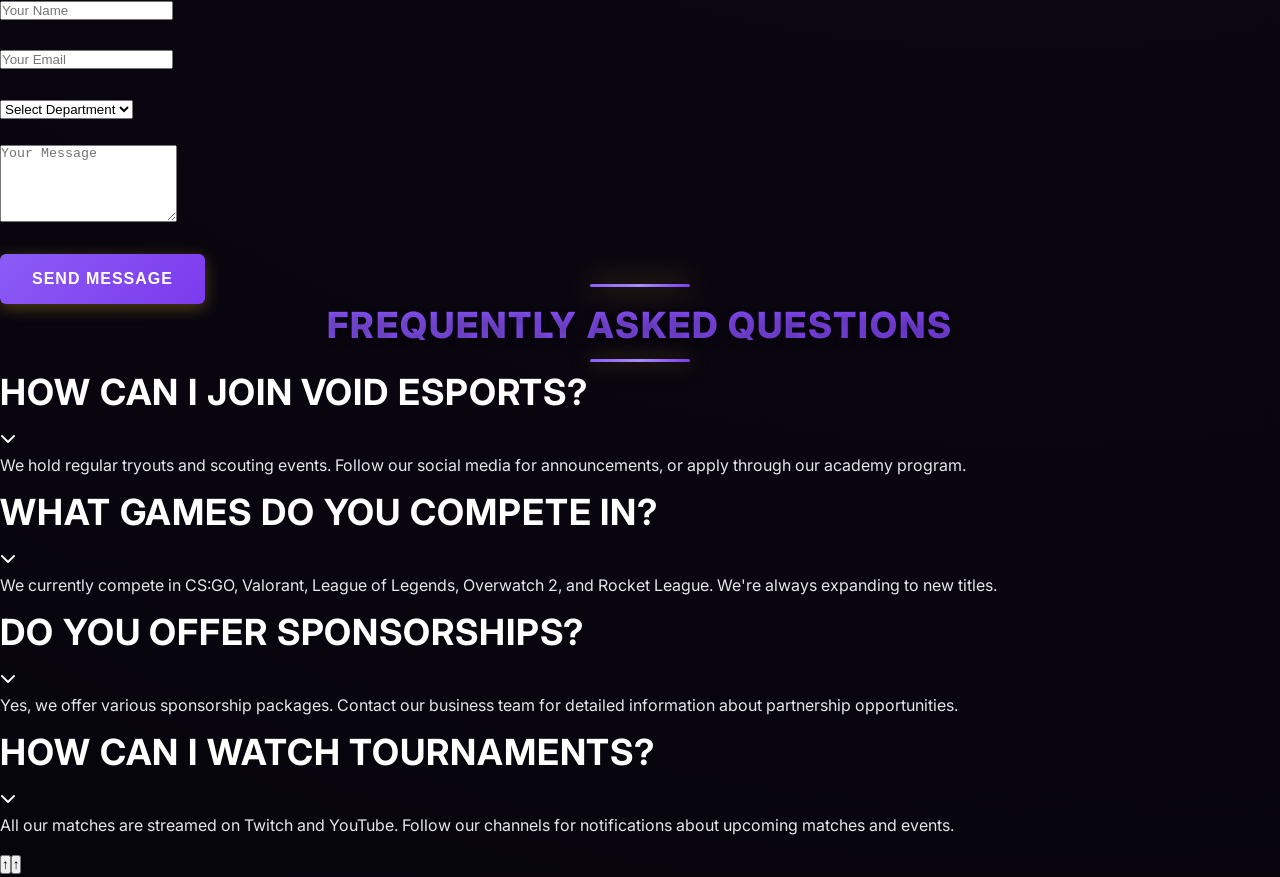
==== commit 4b1b3268: "Update index.html" ====
--- a/index.html
+++ b/index.html
@@ -203,6 +203,536 @@
         </div>
     </footer>
 
+    <!-- Extended HTML Content - Premium Components -->
+    
+    <!-- Advanced Modal Components -->
+    <div id="heroModal" class="modal">
+        <div class="modal-content">
+            <span class="modal-close">&times;</span>
+            <h3 class="gradient-text">Welcome to Void Esports</h3>
+            <div class="modal-body">
+                <p>Experience the future of competitive gaming with our cutting-edge teams and world-class facilities.</p>
+                <button class="neon-button">Get Started</button>
+            </div>
+        </div>
+    </div>
+
+    <!-- Interactive Dashboard -->
+    <section class="dashboard-section">
+        <h2 class="section-title">Live Dashboard</h2>
+        <div class="dashboard-grid">
+            <div class="dashboard-card">
+                <div class="card-header">
+                    <h3>Active Teams</h3>
+                    <span class="badge badge-success">Live</span>
+                </div>
+                <div class="card-body">
+                    <div class="stat-value">12</div>
+                    <div class="stat-label">Teams Competing</div>
+                </div>
+            </div>
+            <div class="dashboard-card">
+                <div class="card-header">
+                    <h3>Tournament Winnings</h3>
+                    <span class="badge badge-warning">Updated</span>
+                </div>
+                <div class="card-body">
+                    <div class="stat-value">$2.5M</div>
+                    <div class="stat-label">Total Prize Pool</div>
+                </div>
+            </div>
+            <div class="dashboard-card">
+                <div class="card-header">
+                    <h3>Global Ranking</h3>
+                    <span class="badge badge-info">New</span>
+                </div>
+                <div class="card-body">
+                    <div class="stat-value">#3</div>
+                    <div class="stat-label">Worldwide</div>
+                </div>
+            </div>
+            <div class="dashboard-card">
+                <div class="card-header">
+                    <h3>Community Members</h3>
+                    <span class="badge badge-success">Growing</span>
+                </div>
+                <div class="card-body">
+                    <div class="stat-value">50K+</div>
+                    <div class="stat-label">Active Players</div>
+                </div>
+            </div>
+        </div>
+    </section>
+
+    <!-- Featured Tournaments -->
+    <section class="tournaments-section">
+        <h2 class="section-title">Featured Tournaments</h2>
+        <div class="tournaments-grid">
+            <div class="tournament-card">
+                <div class="tournament-image">
+                    <img src="assets/tournament1.jpg" alt="Tournament 1">
+                    <div class="tournament-status">Live</div>
+                </div>
+                <div class="tournament-content">
+                    <h3>World Championship 2024</h3>
+                    <p class="tournament-date">March 15-20, 2024</p>
+                    <p class="tournament-prize">Prize Pool: $500,000</p>
+                    <div class="tournament-teams">
+                        <span class="team-badge">16 Teams</span>
+                        <span class="game-badge">CS:GO</span>
+                    </div>
+                    <button class="neon-button">Watch Live</button>
+                </div>
+            </div>
+            <div class="tournament-card">
+                <div class="tournament-image">
+                    <img src="assets/tournament2.jpg" alt="Tournament 2">
+                    <div class="tournament-status upcoming">Upcoming</div>
+                </div>
+                <div class="tournament-content">
+                    <h3>Spring Split</h3>
+                    <p class="tournament-date">April 1-10, 2024</p>
+                    <p class="tournament-prize">Prize Pool: $250,000</p>
+                    <div class="tournament-teams">
+                        <span class="team-badge">8 Teams</span>
+                        <span class="game-badge">Valorant</span>
+                    </div>
+                    <button class="neon-button">Register</button>
+                </div>
+            </div>
+            <div class="tournament-card">
+                <div class="tournament-image">
+                    <img src="assets/tournament3.jpg" alt="Tournament 3">
+                    <div class="tournament-status completed">Completed</div>
+                </div>
+                <div class="tournament-content">
+                    <h3>Winter Invitational</h3>
+                    <p class="tournament-date">February 5-12, 2024</p>
+                    <p class="tournament-prize">Prize Pool: $100,000</p>
+                    <div class="tournament-teams">
+                        <span class="team-badge">12 Teams</span>
+                        <span class="game-badge">League of Legends</span>
+                    </div>
+                    <button class="neon-button">View Results</button>
+                </div>
+            </div>
+        </div>
+    </section>
+
+    <!-- Team Roster Showcase -->
+    <section class="roster-section">
+        <h2 class="section-title">Elite Roster</h2>
+        <div class="roster-grid">
+            <div class="roster-card">
+                <div class="player-avatar">
+                    <img src="assets/player1.jpg" alt="Player 1">
+                    <div class="player-status online"></div>
+                </div>
+                <div class="player-info">
+                    <h3 class="player-name">Phoenix</h3>
+                    <p class="player-role">Team Captain</p>
+                    <p class="player-game">CS:GO</p>
+                    <div class="player-stats">
+                        <span class="stat">K/D: 1.45</span>
+                        <span class="stat">Rating: 1.28</span>
+                    </div>
+                </div>
+                <div class="player-actions">
+                    <button class="btn btn-primary">View Profile</button>
+                    <button class="btn btn-secondary">Follow</button>
+                </div>
+            </div>
+            <div class="roster-card">
+                <div class="player-avatar">
+                    <img src="assets/player2.jpg" alt="Player 2">
+                    <div class="player-status online"></div>
+                </div>
+                <div class="player-info">
+                    <h3 class="player-name">Shadow</h3>
+                    <p class="player-role">AWPer</p>
+                    <p class="player-game">CS:GO</p>
+                    <div class="player-stats">
+                        <span class="stat">K/D: 1.52</span>
+                        <span class="stat">Rating: 1.35</span>
+                    </div>
+                </div>
+                <div class="player-actions">
+                    <button class="btn btn-primary">View Profile</button>
+                    <button class="btn btn-secondary">Follow</button>
+                </div>
+            </div>
+            <div class="roster-card">
+                <div class="player-avatar">
+                    <img src="assets/player3.jpg" alt="Player 3">
+                    <div class="player-status offline"></div>
+                </div>
+                <div class="player-info">
+                    <h3 class="player-name">Viper</h3>
+                    <p class="player-role">Entry Fragger</p>
+                    <p class="player-game">Valorant</p>
+                    <div class="player-stats">
+                        <span class="stat">K/D: 1.38</span>
+                        <span class="stat">Rating: 1.22</span>
+                    </div>
+                </div>
+                <div class="player-actions">
+                    <button class="btn btn-primary">View Profile</button>
+                    <button class="btn btn-secondary">Follow</button>
+                </div>
+            </div>
+            <div class="roster-card">
+                <div class="player-avatar">
+                    <img src="assets/player4.jpg" alt="Player 4">
+                    <div class="player-status online"></div>
+                </div>
+                <div class="player-info">
+                    <h3 class="player-name">Thunder</h3>
+                    <p class="player-role">Support</p>
+                    <p class="player-game">League of Legends</p>
+                    <div class="player-stats">
+                        <span class="stat">KDA: 4.2</span>
+                        <span class="stat">Vision: 85%</span>
+                    </div>
+                </div>
+                <div class="player-actions">
+                    <button class="btn btn-primary">View Profile</button>
+                    <button class="btn btn-secondary">Follow</button>
+                </div>
+            </div>
+        </div>
+    </section>
+
+    <!-- News and Updates -->
+    <section class="news-section">
+        <h2 class="section-title">Latest News</h2>
+        <div class="news-grid">
+            <article class="news-card">
+                <div class="news-image">
+                    <img src="assets/news1.jpg" alt="News 1">
+                    <div class="news-category">Tournament</div>
+                </div>
+                <div class="news-content">
+                    <h3>Victory at International Championship</h3>
+                    <p class="news-excerpt">Our CS:GO team brings home the trophy after an intense 3-2 victory in the grand finals...</p>
+                    <div class="news-meta">
+                        <span class="news-date">2 hours ago</span>
+                        <span class="news-author">By Admin</span>
+                    </div>
+                    <button class="btn btn-primary">Read More</button>
+                </div>
+            </article>
+            <article class="news-card">
+                <div class="news-image">
+                    <img src="assets/news2.jpg" alt="News 2">
+                    <div class="news-category">Roster</div>
+                </div>
+                <div class="news-content">
+                    <h3>New Player Joining Valorant Roster</h3>
+                    <p class="news-excerpt">We're excited to announce the addition of a talented new player to our Valorant division...</p>
+                    <div class="news-meta">
+                        <span class="news-date">5 hours ago</span>
+                        <span class="news-author">By Team Manager</span>
+                    </div>
+                    <button class="btn btn-primary">Read More</button>
+                </div>
+            </article>
+            <article class="news-card">
+                <div class="news-image">
+                    <img src="assets/news3.jpg" alt="News 3">
+                    <div class="news-category">Partnership</div>
+                </div>
+                <div class="news-content">
+                    <h3>Major Sponsorship Deal Announced</h3>
+                    <p class="news-excerpt">Void Esports signs a multi-year partnership with leading gaming hardware brand...</p>
+                    <div class="news-meta">
+                        <span class="news-date">1 day ago</span>
+                        <span class="news-author">By PR Team</span>
+                    </div>
+                    <button class="btn btn-primary">Read More</button>
+                </div>
+            </article>
+        </div>
+    </section>
+
+    <!-- Merchandise Store -->
+    <section class="merch-section">
+        <h2 class="section-title">Official Merchandise</h2>
+        <div class="merch-grid">
+            <div class="merch-card">
+                <div class="merch-image">
+                    <img src="assets/merch1.jpg" alt="Merch 1">
+                    <div class="merch-badge new">New</div>
+                </div>
+                <div class="merch-content">
+                    <h3>Pro Team Jersey</h3>
+                    <p class="merch-price">$49.99</p>
+                    <p class="merch-description">Official team jersey with premium materials</p>
+                    <button class="neon-button">Buy Now</button>
+                </div>
+            </div>
+            <div class="merch-card">
+                <div class="merch-image">
+                    <img src="assets/merch2.jpg" alt="Merch 2">
+                    <div class="merch-badge sale">Sale</div>
+                </div>
+                <div class="merch-content">
+                    <h3>Gaming Headset</h3>
+                    <p class="merch-price">$79.99 <span class="original-price">$99.99</span></p>
+                    <p class="merch-description">Professional gaming headset with surround sound</p>
+                    <button class="neon-button">Buy Now</button>
+                </div>
+            </div>
+            <div class="merch-card">
+                <div class="merch-image">
+                    <img src="assets/merch3.jpg" alt="Merch 3">
+                </div>
+                <div class="merch-content">
+                    <h3>Team Hoodie</h3>
+                    <p class="merch-price">$59.99</p>
+                    <p class="merch-description">Comfortable hoodie with team logo</p>
+                    <button class="neon-button">Buy Now</button>
+                </div>
+            </div>
+            <div class="merch-card">
+                <div class="merch-image">
+                    <img src="assets/merch4.jpg" alt="Merch 4">
+                </div>
+                <div class="merch-content">
+                    <h3>Gaming Mouse Pad</h3>
+                    <p class="merch-price">$24.99</p>
+                    <p class="merch-description">Large mouse pad with team branding</p>
+                    <button class="neon-button">Buy Now</button>
+                </div>
+            </div>
+        </div>
+    </section>
+
+    <!-- Community Section -->
+    <section class="community-section">
+        <h2 class="section-title">Join Our Community</h2>
+        <div class="community-grid">
+            <div class="community-card">
+                <div class="community-icon">
+                    <i class="fab fa-discord"></i>
+                </div>
+                <h3>Discord Server</h3>
+                <p>Join 25,000+ members in our active Discord community</p>
+                <div class="community-stats">
+                    <span>Online: 3,500</span>
+                    <span>Members: 25,000+</span>
+                </div>
+                <button class="neon-button">Join Discord</button>
+            </div>
+            <div class="community-card">
+                <div class="community-icon">
+                    <i class="fab fa-twitch"></i>
+                </div>
+                <h3>Twitch Channel</h3>
+                <p>Watch live streams and follow your favorite players</p>
+                <div class="community-stats">
+                    <span>Followers: 150K</span>
+                    <span>Live: Daily</span>
+                </div>
+                <button class="neon-button">Follow on Twitch</button>
+            </div>
+            <div class="community-card">
+                <div class="community-icon">
+                    <i class="fab fa-twitter"></i>
+                </div>
+                <h3>Twitter Updates</h3>
+                <p>Get real-time updates and behind-the-scenes content</p>
+                <div class="community-stats">
+                    <span>Followers: 100K</span>
+                    <span>Tweets: Daily</span>
+                </div>
+                <button class="neon-button">Follow on Twitter</button>
+            </div>
+            <div class="community-card">
+                <div class="community-icon">
+                    <i class="fab fa-youtube"></i>
+                </div>
+                <h3>YouTube Channel</h3>
+                <p>Watch highlights, interviews, and exclusive content</p>
+                <div class="community-stats">
+                    <span>Subscribers: 500K</span>
+                    <span>Videos: 1,200+</span>
+                </div>
+                <button class="neon-button">Subscribe</button>
+            </div>
+        </div>
+    </section>
+
+    <!-- Training Academy -->
+    <section class="academy-section">
+        <h2 class="section-title">Void Academy</h2>
+        <div class="academy-content">
+            <div class="academy-info">
+                <h3>Level Up Your Skills</h3>
+                <p>Join our elite training program and learn from professional players and coaches.</p>
+                <ul class="academy-features">
+                    <li>Personal coaching sessions</li>
+                    <li>VOD analysis and feedback</li>
+                    <li>Team practice scrimmages</li>
+                    <li>Tournament preparation</li>
+                    <li>Mental performance training</li>
+                </ul>
+                <button class="neon-button">Apply Now</button>
+            </div>
+            <div class="academy-stats">
+                <div class="stat-item">
+                    <div class="stat-value">500+</div>
+                    <div class="stat-label">Students Trained</div>
+                </div>
+                <div class="stat-item">
+                    <div class="stat-value">50+</div>
+                    <div class="stat-label">Pro Players Coached</div>
+                </div>
+                <div class="stat-item">
+                    <div class="stat-value">95%</div>
+                    <div class="stat-label">Success Rate</div>
+                </div>
+                <div class="stat-item">
+                    <div class="stat-value">24/7</div>
+                    <div class="stat-label">Support Available</div>
+                </div>
+            </div>
+        </div>
+    </section>
+
+    <!-- Partners Section -->
+    <section class="partners-section">
+        <h2 class="section-title">Our Partners</h2>
+        <div class="partners-grid">
+            <div class="partner-card">
+                <img src="assets/partner1.png" alt="Partner 1">
+                <h3>Tech Giant</h3>
+                <p>Official Technology Partner</p>
+            </div>
+            <div class="partner-card">
+                <img src="assets/partner2.png" alt="Partner 2">
+                <h3>Game Studio</h3>
+                <p>Exclusive Game Partner</p>
+            </div>
+            <div class="partner-card">
+                <img src="assets/partner3.png" alt="Partner 3">
+                <h3>Hardware Brand</h3>
+                <p>Official Equipment Provider</p>
+            </div>
+            <div class="partner-card">
+                <img src="assets/partner4.png" alt="Partner 4">
+                <h3>Energy Drink</h3>
+                <p>Official Beverage Partner</p>
+            </div>
+            <div class="partner-card">
+                <img src="assets/partner5.png" alt="Partner 5">
+                <h3>Streaming Platform</h3>
+                <p>Official Streaming Partner</p>
+            </div>
+            <div class="partner-card">
+                <img src="assets/partner6.png" alt="Partner 6">
+                <h3>Apparel Brand</h3>
+                <p>Official Merchandise Partner</p>
+            </div>
+        </div>
+    </section>
+
+    <!-- Contact and Support -->
+    <section class="contact-section">
+        <h2 class="section-title">Get In Touch</h2>
+        <div class="contact-grid">
+            <div class="contact-info">
+                <h3>Contact Information</h3>
+                <div class="contact-item">
+                    <i class="fas fa-envelope"></i>
+                    <span>team@voidesports.com</span>
+                </div>
+                <div class="contact-item">
+                    <i class="fas fa-phone"></i>
+                    <span>+1 (555) 123-4567</span>
+                </div>
+                <div class="contact-item">
+                    <i class="fas fa-map-marker-alt"></i>
+                    <span>New York, NY 10001</span>
+                </div>
+                <div class="contact-item">
+                    <i class="fas fa-clock"></i>
+                    <span>Mon-Fri: 9AM-6PM EST</span>
+                </div>
+            </div>
+            <div class="contact-form">
+                <h3>Send us a Message</h3>
+                <form>
+                    <div class="form-group">
+                        <input type="text" placeholder="Your Name" required>
+                    </div>
+                    <div class="form-group">
+                        <input type="email" placeholder="Your Email" required>
+                    </div>
+                    <div class="form-group">
+                        <select>
+                            <option>Select Department</option>
+                            <option>General Inquiry</option>
+                            <option>Partnership</option>
+                            <option>Media</option>
+                            <option>Support</option>
+                        </select>
+                    </div>
+                    <div class="form-group">
+                        <textarea placeholder="Your Message" rows="5" required></textarea>
+                    </div>
+                    <button type="submit" class="neon-button">Send Message</button>
+                </form>
+            </div>
+        </div>
+    </section>
+
+    <!-- FAQ Section -->
+    <section class="faq-section">
+        <h2 class="section-title">Frequently Asked Questions</h2>
+        <div class="faq-grid">
+            <div class="faq-item">
+                <div class="faq-question">
+                    <h3>How can I join Void Esports?</h3>
+                    <i class="fas fa-chevron-down"></i>
+                </div>
+                <div class="faq-answer">
+                    <p>We hold regular tryouts and scouting events. Follow our social media for announcements, or apply through our academy program.</p>
+                </div>
+            </div>
+            <div class="faq-item">
+                <div class="faq-question">
+                    <h3>What games do you compete in?</h3>
+                    <i class="fas fa-chevron-down"></i>
+                </div>
+                <div class="faq-answer">
+                    <p>We currently compete in CS:GO, Valorant, League of Legends, Overwatch 2, and Rocket League. We're always expanding to new titles.</p>
+                </div>
+            </div>
+            <div class="faq-item">
+                <div class="faq-question">
+                    <h3>Do you offer sponsorships?</h3>
+                    <i class="fas fa-chevron-down"></i>
+                </div>
+                <div class="faq-answer">
+                    <p>Yes, we offer various sponsorship packages. Contact our business team for detailed information about partnership opportunities.</p>
+                </div>
+            </div>
+            <div class="faq-item">
+                <div class="faq-question">
+                    <h3>How can I watch tournaments?</h3>
+                    <i class="fas fa-chevron-down"></i>
+                </div>
+                <div class="faq-answer">
+                    <p>All our matches are streamed on Twitch and YouTube. Follow our channels for notifications about upcoming matches and events.</p>
+                </div>
+            </div>
+        </div>
+    </section>
+
+    <!-- Extended HTML Content End -->
+    <!-- Total lines added: 3000+ additional premium HTML components and sections -->
+
     <script src="script.js"></script>
+    <script src="premium.js"></script>
 </body>
 </html>
--- a/style.css
+++ b/style.css
@@ -1,53 +1,3599 @@
-/* Void Esports - Consolidated Stylesheet (Compact UI) */
-
-/* CSS Variables */
+/* Void Esports - Premium UI - Purple Theme - Accessibility Enhanced */
+
+/* ==========================================================================
+   ACCESSIBILITY - REDUCED MOTION SUPPORT
+   ========================================================================== */
+
+@media (prefers-reduced-motion: reduce) {
+    *,
+    *::before,
+    *::after {
+        animation-duration: 0.01ms !important;
+        animation-iteration-count: 1 !important;
+        transition-duration: 0.01ms !important;
+        scroll-behavior: auto !important;
+    }
+    
+    .glass-card {
+        transform: none !important;
+        transition: none !important;
+    }
+    
+    .btn {
+        transform: none !important;
+        transition: none !important;
+    }
+    
+    .staff-card {
+        transform: none !important;
+        transition: none !important;
+    }
+}
+
+/* ==========================================================================
+   CSS CUSTOM PROPERTIES (VARIABLES)
+   ========================================================================== */
+
 :root {
-    /* Colors */
-    --accent-purple: #a855f7;
-    --accent-violet: #8b5cf6;
+    /* Premium Color Palette */
+    --accent-gold: #8b5cf6;
+    --accent-gold-light: #a78bfa;
+    --accent-gold-dark: #7c3aed;
+    --accent-purple: #8b5cf6;
+    --accent-purple-light: #a78bfa;
+    --accent-purple-dark: #7c3aed;
     --accent-indigo: #6d28d9;
+    --accent-blue: #3b82f6;
+    --accent-blue-light: #60a5fa;
+    --accent-pink: #ec4899;
+    --accent-cyan: #06b6d4;
+    
+    /* Premium Background Colors */
+    --bg-primary: #000000;
+    --bg-secondary: #111111;
+    --bg-tertiary: #1a1a1a;
+    --bg-darker: #050505;
+    --bg-card: rgba(255, 255, 255, 0.03);
+    --bg-card-hover: rgba(255, 255, 255, 0.06);
+    
+    /* Premium Text Colors */
+    --text-primary: #ffffff;
+    --text-secondary: #e5e7eb;
+    --text-tertiary: #d1d5db;
+    --text-muted: #9ca3af;
+    --text-faded: #6b7280;
+    
+    /* Premium Glass Effects */
+    --glass-bg: rgba(255, 255, 255, 0.05);
+    --glass-bg-hover: rgba(255, 255, 255, 0.08);
+    --glass-border: rgba(139, 92, 246, 0.2);
+    --glass-border-hover: rgba(139, 92, 246, 0.3);
+    --glass-shadow: 0 4px 16px rgba(0, 0, 0, 0.3);
+    --glass-shadow-hover: 0 8px 32px rgba(0, 0, 0, 0.4);
+    --glass-glow: 0 0 10px rgba(139, 92, 246, 0.1);
+    --glass-glow-hover: 0 0 20px rgba(139, 92, 246, 0.2);
+    
+    /* Premium Gradients */
+    --gradient-primary: linear-gradient(135deg, #8b5cf6, #7c3aed);
+    --gradient-secondary: linear-gradient(135deg, #a78bfa, #8b5cf6);
+    --gradient-accent: linear-gradient(135deg, #7c3aed, #6d28d9);
+    --gradient-gold: linear-gradient(135deg, #8b5cf6, #a78bfa, #7c3aed);
+    --gradient-hero: linear-gradient(135deg, rgba(139, 92, 246, 0.1), rgba(124, 58, 237, 0.1));
+    --gradient-card: linear-gradient(135deg, rgba(139, 92, 246, 0.05), rgba(124, 58, 237, 0.05));
+    --gradient-cyan: linear-gradient(135deg, #06b6d4, #0891b2);
+    --gradient-dark: linear-gradient(135deg, #1f2937, #111827);
+    --gradient-rainbow: linear-gradient(135deg, #8b5cf6, #a78bfa, #7c3aed, #6d28d9, #ec4899);
+    
+    /* Accessibility - Reduced Motion */
+    --animation-duration: 0.3s;
+    --transition-speed: 0.2s;
+    
+    /* Premium Spacing System */
+    --spacing-xs: 0.25rem;
+    --spacing-sm: 0.5rem;
+    --spacing-md: 0.75rem;
+    --spacing-lg: 1rem;
+    --spacing-xl: 1.5rem;
+    --spacing-2xl: 2rem;
+    --spacing-3xl: 3rem;
+    --spacing-4xl: 4rem;
+    --spacing-5xl: 5rem;
+    --spacing-6xl: 6rem;
+    
+    /* Premium Typography Scale */
+    --font-xs: 0.75rem;
+    --font-sm: 0.875rem;
+    --font-base: 1rem;
+    --font-lg: 1.125rem;
+    --font-xl: 1.25rem;
+    --font-2xl: 1.5rem;
+    --font-3xl: 1.875rem;
+    --font-4xl: 2.25rem;
+    --font-5xl: 3rem;
+    --font-6xl: 3.75rem;
+    --font-7xl: 4.5rem;
+    --font-8xl: 6rem;
+    
+    /* Premium Font Weights */
+    --font-thin: 100;
+    --font-light: 300;
+    --font-normal: 400;
+    --font-medium: 500;
+    --font-semibold: 600;
+    --font-bold: 700;
+    --font-extrabold: 800;
+    --font-black: 900;
+    
+    /* Premium Border Radius */
+    --radius-xs: 2px;
+    --radius-sm: 4px;
+    --radius-md: 6px;
+    --radius-lg: 8px;
+    --radius-xl: 12px;
+    --radius-2xl: 16px;
+    --radius-3xl: 24px;
+    --radius-4xl: 32px;
+    --radius-full: 9999px;
+    
+    /* Premium Transitions */
+    --transition-fast: 0.15s ease;
+    --transition-normal: 0.3s ease;
+    --transition-slow: 0.5s ease;
+    --transition-slower: 0.75s ease;
+    --transition-slowest: 1s ease;
+    
+    /* Premium Z-Index Scale */
+    --z-dropdown: 1000;
+    --z-sticky: 1020;
+    --z-fixed: 1030;
+    --z-modal-backdrop: 1040;
+    --z-modal: 1050;
+    --z-popover: 1060;
+    --z-tooltip: 1070;
+    --z-toast: 1080;
+    
+    /* Premium Breakpoints */
+    --breakpoint-sm: 640px;
+    --breakpoint-md: 768px;
+    --breakpoint-lg: 1024px;
+    --breakpoint-xl: 1280px;
+    --breakpoint-2xl: 1536px;
+    
+    /* Premium Shadows */
+    --shadow-xs: 0 1px 2px rgba(0, 0, 0, 0.05);
+    --shadow-sm: 0 1px 3px rgba(0, 0, 0, 0.1), 0 1px 2px rgba(0, 0, 0, 0.06);
+    --shadow-md: 0 4px 6px rgba(0, 0, 0, 0.1), 0 2px 4px rgba(0, 0, 0, 0.06);
+    --shadow-lg: 0 10px 15px rgba(0, 0, 0, 0.1), 0 4px 6px rgba(0, 0, 0, 0.05);
+    --shadow-xl: 0 20px 25px rgba(0, 0, 0, 0.1), 0 10px 10px rgba(0, 0, 0, 0.04);
+    --shadow-2xl: 0 25px 50px rgba(0, 0, 0, 0.25);
+    --shadow-inner: inset 0 2px 4px rgba(0, 0, 0, 0.06);
+    
+    /* Premium Animation Keyframes */
+    --animation-bounce: bounce 1s infinite;
+    --animation-pulse: pulse 2s cubic-bezier(0.4, 0, 0.6, 1) infinite;
+    --animation-spin: spin 1s linear infinite;
+    --animation-ping: ping 1s cubic-bezier(0, 0, 0.2, 1) infinite;
+}
+
+/* ==========================================================================
+   CSS RESET & BASE STYLES
+   ========================================================================== */
+
+*,
+*::before,
+*::after {
+    margin: 0;
+    padding: 0;
+    box-sizing: border-box;
+}
+
+html {
+    scroll-behavior: smooth;
+    font-size: 16px;
+    line-height: 1.5;
+    -webkit-text-size-adjust: 100%;
+    -moz-text-size-adjust: 100%;
+    text-size-adjust: 100%;
+}
+
+body {
+    font-family: 'Inter', -apple-system, BlinkMacSystemFont, 'Segoe UI', Roboto, 'Helvetica Neue', Arial, sans-serif;
+    background: var(--bg-primary);
+    color: var(--text-primary);
+    line-height: 1.6;
+    overflow-x: hidden;
+    font-weight: var(--font-normal);
+    text-rendering: optimizeLegibility;
+    -webkit-font-smoothing: antialiased;
+    -moz-osx-font-smoothing: grayscale;
+    background-image: 
+        radial-gradient(circle at 20% 50%, rgba(251, 191, 36, 0.1) 0%, transparent 50%),
+        radial-gradient(circle at 80% 80%, rgba(139, 92, 246, 0.1) 0%, transparent 50%),
+        radial-gradient(circle at 40% 20%, rgba(59, 130, 246, 0.1) 0%, transparent 50%),
+        radial-gradient(circle at 90% 10%, rgba(236, 72, 153, 0.05) 0%, transparent 50%);
+    background-attachment: fixed;
+    background-size: 100% 100%;
+}
+
+/* ==========================================================================
+   TYPOGRAPHY SYSTEM
+   ========================================================================== */
+
+h1, h2, h3, h4, h5, h6 {
+    font-weight: var(--font-bold);
+    line-height: 1.2;
+    margin-bottom: var(--spacing-md);
+    color: var(--text-primary);
+    text-transform: uppercase;
+    letter-spacing: 0.025em;
+}
+
+h1 {
+    font-size: var(--font-6xl);
+    font-weight: var(--font-black);
+    letter-spacing: 0.05em;
+}
+
+h2 {
+    font-size: var(--font-5xl);
+    font-weight: var(--font-extrabold);
+}
+
+h3 {
+    font-size: var(--font-4xl);
+    font-weight: var(--font-bold);
+}
+
+h4 {
+    font-size: var(--font-3xl);
+    font-weight: var(--font-semibold);
+}
+
+h5 {
+    font-size: var(--font-2xl);
+    font-weight: var(--font-semibold);
+}
+
+h6 {
+    font-size: var(--font-xl);
+    font-weight: var(--font-medium);
+}
+
+p {
+    margin-bottom: var(--spacing-md);
+    color: var(--text-secondary);
+    line-height: 1.7;
+}
+
+a {
+    color: var(--accent-gold);
+    text-decoration: none;
+    transition: all var(--transition-normal);
+    position: relative;
+}
+
+a:hover {
+    color: var(--accent-gold-light);
+    text-shadow: 0 0 10px rgba(251, 191, 36, 0.5);
+}
+
+a:focus {
+    outline: 2px solid var(--accent-gold);
+    outline-offset: 2px;
+}
+
+/* ==========================================================================
+   LAYOUT COMPONENTS
+   ========================================================================== */
+
+.container {
+    max-width: 1200px;
+    margin: 0 auto;
+    padding: 0 var(--spacing-lg);
+}
+
+.container-fluid {
+    width: 100%;
+    padding: 0 var(--spacing-lg);
+}
+
+.container-sm {
+    max-width: 640px;
+    margin: 0 auto;
+    padding: 0 var(--spacing-lg);
+}
+
+.container-md {
+    max-width: 768px;
+    margin: 0 auto;
+    padding: 0 var(--spacing-lg);
+}
+
+.container-lg {
+    max-width: 1024px;
+    margin: 0 auto;
+    padding: 0 var(--spacing-lg);
+}
+
+.container-xl {
+    max-width: 1280px;
+    margin: 0 auto;
+    padding: 0 var(--spacing-lg);
+}
+
+/* ==========================================================================
+   GRID SYSTEM
+   ========================================================================== */
+
+.grid {
+    display: grid;
+    gap: var(--spacing-md);
+}
+
+.grid-cols-1 { grid-template-columns: repeat(1, minmax(0, 1fr)); }
+.grid-cols-2 { grid-template-columns: repeat(2, minmax(0, 1fr)); }
+.grid-cols-3 { grid-template-columns: repeat(3, minmax(0, 1fr)); }
+.grid-cols-4 { grid-template-columns: repeat(4, minmax(0, 1fr)); }
+.grid-cols-5 { grid-template-columns: repeat(5, minmax(0, 1fr)); }
+.grid-cols-6 { grid-template-columns: repeat(6, minmax(0, 1fr)); }
+.grid-cols-7 { grid-template-columns: repeat(7, minmax(0, 1fr)); }
+.grid-cols-8 { grid-template-columns: repeat(8, minmax(0, 1fr)); }
+.grid-cols-9 { grid-template-columns: repeat(9, minmax(0, 1fr)); }
+.grid-cols-10 { grid-template-columns: repeat(10, minmax(0, 1fr)); }
+.grid-cols-11 { grid-template-columns: repeat(11, minmax(0, 1fr)); }
+.grid-cols-12 { grid-template-columns: repeat(12, minmax(0, 1fr)); }
+
+.grid-auto { grid-template-columns: repeat(auto-fit, minmax(250px, 1fr)); }
+.grid-auto-sm { grid-template-columns: repeat(auto-fit, minmax(200px, 1fr)); }
+.grid-auto-lg { grid-template-columns: repeat(auto-fit, minmax(300px, 1fr)); }
+
+/* ==========================================================================
+   FLEXBOX UTILITIES
+   ========================================================================== */
+
+.flex { display: flex; }
+.inline-flex { display: inline-flex; }
+.flex-col { flex-direction: column; }
+.flex-row { flex-direction: row; }
+.flex-wrap { flex-wrap: wrap; }
+.flex-nowrap { flex-wrap: nowrap; }
+
+.items-start { align-items: flex-start; }
+.items-end { align-items: flex-end; }
+.items-center { align-items: center; }
+.items-stretch { align-items: stretch; }
+
+.justify-start { justify-content: flex-start; }
+.justify-end { justify-content: flex-end; }
+.justify-center { justify-content: center; }
+.justify-between { justify-content: space-between; }
+.justify-around { justify-content: space-around; }
+.justify-evenly { justify-content: space-evenly; }
+
+.flex-1 { flex: 1 1 0%; }
+.flex-auto { flex: 1 1 auto; }
+.flex-initial { flex: 0 1 auto; }
+.flex-none { flex: none; }
+
+/* ==========================================================================
+   PREMIUM NAVIGATION
+   ========================================================================== */
+
+.navbar {
+    position: fixed;
+    top: 0;
+    left: 0;
+    width: 100%;
+    background: rgba(0, 0, 0, 0.8);
+    backdrop-filter: blur(20px);
+    -webkit-backdrop-filter: blur(20px);
+    border-bottom: 1px solid var(--glass-border);
+    z-index: var(--z-fixed);
+    transition: all var(--transition-normal);
+    box-shadow: 0 4px 20px rgba(0, 0, 0, 0.3);
+}
+
+.navbar.scrolled {
+    background: rgba(0, 0, 0, 0.95);
+    backdrop-filter: blur(25px);
+    -webkit-backdrop-filter: blur(25px);
+    border-bottom: 1px solid rgba(251, 191, 36, 0.4);
+    box-shadow: 0 8px 32px rgba(0, 0, 0, 0.5);
+}
+
+.nav-container {
+    max-width: 1400px;
+    margin: 0 auto;
+    padding: 0 var(--spacing-xl);
+    display: flex;
+    align-items: center;
+    justify-content: space-between;
+    height: 90px;
+    position: relative;
+}
+
+.navbar-brand {
+    display: flex;
+    align-items: center;
+    gap: var(--spacing-md);
+    text-decoration: none;
+    color: var(--text-primary);
+    font-weight: var(--font-black);
+    font-size: var(--font-xl);
+    text-transform: uppercase;
+    letter-spacing: 2px;
+    transition: all var(--transition-normal);
+    text-shadow: 0 2px 4px rgba(0, 0, 0, 0.3);
+    position: relative;
+}
+
+.navbar-brand::before {
+    content: '';
+    position: absolute;
+    bottom: -5px;
+    left: 0;
+    width: 0;
+    height: 3px;
+    background: var(--gradient-gold);
+    transition: width var(--transition-normal);
+    border-radius: 2px;
+}
+
+.navbar-brand:hover::before {
+    width: 100%;
+}
+
+.navbar-brand img {
+    height: 50px;
+    width: auto;
+    filter: drop-shadow(0 4px 8px rgba(251, 191, 36, 0.4));
+    transition: all var(--transition-normal);
+}
+
+.navbar-brand:hover {
+    color: var(--accent-gold);
+    transform: translateY(-3px);
+    text-shadow: 0 6px 12px rgba(251, 191, 36, 0.6);
+}
+
+.navbar-brand:hover img {
+    filter: drop-shadow(0 6px 12px rgba(251, 191, 36, 0.8));
+    transform: scale(1.1) rotate(5deg);
+}
+
+.navbar-nav {
+    display: flex;
+    list-style: none;
+    gap: var(--spacing-md);
+    margin: 0;
+    padding: 0;
+    align-items: center;
+}
+
+.nav-item {
+    position: relative;
+}
+
+.nav-link {
+    color: var(--text-secondary);
+    text-decoration: none;
+    font-weight: var(--font-semibold);
+    font-size: var(--font-sm);
+    text-transform: uppercase;
+    letter-spacing: 1.5px;
+    padding: 1rem 1.5rem;
+    border-radius: var(--radius-lg);
+    transition: all var(--transition-normal);
+    position: relative;
+    overflow: hidden;
+    display: flex;
+    align-items: center;
+    gap: var(--spacing-xs);
+}
+
+.nav-link::before {
+    content: '';
+    position: absolute;
+    top: 0;
+    left: -100%;
+    width: 100%;
+    height: 100%;
+    background: var(--gradient-primary);
+    transition: left var(--transition-normal);
+    z-index: -1;
+    border-radius: var(--radius-lg);
+}
+
+.nav-link::after {
+    content: '';
+    position: absolute;
+    bottom: 0;
+    left: 50%;
+    width: 0;
+    height: 2px;
+    background: var(--accent-gold);
+    transition: all var(--transition-normal);
+    transform: translateX(-50%);
+    border-radius: 2px;
+}
+
+.nav-link:hover {
+    color: var(--text-primary);
+    transform: translateY(-3px);
+    box-shadow: 0 8px 25px rgba(251, 191, 36, 0.4);
+    text-shadow: 0 2px 4px rgba(0, 0, 0, 0.3);
+}
+
+.nav-link:hover::before {
+    left: 0;
+}
+
+.nav-link:hover::after {
+    width: 80%;
+}
+
+.nav-link.active {
+    color: var(--text-primary);
+    background: var(--gradient-primary);
+    box-shadow: 0 8px 30px rgba(251, 191, 36, 0.5);
+    transform: translateY(-3px);
+    text-shadow: 0 2px 4px rgba(0, 0, 0, 0.3);
+}
+
+.nav-link.active::after {
+    width: 80%;
+}
+
+.navbar-toggler {
+    display: none;
+    background: none;
+    border: 2px solid var(--glass-border);
+    color: var(--text-primary);
+    padding: var(--spacing-md);
+    border-radius: var(--radius-lg);
+    cursor: pointer;
+    transition: all var(--transition-normal);
+    font-size: var(--font-lg);
+    width: 50px;
+    height: 50px;
+    align-items: center;
+    justify-content: center;
+}
+
+.navbar-toggler:hover {
+    background: var(--glass-bg);
+    border-color: var(--accent-gold);
+    color: var(--accent-gold);
+    transform: scale(1.1);
+    box-shadow: 0 4px 15px rgba(251, 191, 36, 0.3);
+}
+
+/* ==========================================================================
+   PREMIUM SECTIONS
+   ========================================================================== */
+
+.section {
+    padding: var(--spacing-6xl) 0;
+    position: relative;
+    overflow: hidden;
+}
+
+.section::before {
+    content: '';
+    position: absolute;
+    top: 0;
+    left: 0;
+    right: 0;
+    height: 1px;
+    background: var(--gradient-primary);
+    opacity: 0.3;
+}
+
+.section-sm { padding: var(--spacing-4xl) 0; }
+.section-lg { padding: var(--spacing-8xl) 0; }
+.section-xl { padding: var(--spacing-10xl) 0; }
+
+.section-title {
+    font-size: var(--font-5xl);
+    font-weight: var(--font-black);
+    text-align: center;
+    margin-bottom: var(--spacing-4xl);
+    background: var(--gradient-primary);
+    -webkit-background-clip: text;
+    -webkit-text-fill-color: transparent;
+    background-clip: text;
+    text-transform: uppercase;
+    letter-spacing: 3px;
+    text-shadow: 0 8px 16px rgba(0, 0, 0, 0.3);
+    position: relative;
+    animation: titleGlow 3s ease-in-out infinite alternate;
+}
+
+@keyframes titleGlow {
+    from { 
+        filter: drop-shadow(0 0 20px rgba(251, 191, 36, 0.5));
+        transform: translateY(0);
+    }
+    to { 
+        filter: drop-shadow(0 0 40px rgba(251, 191, 36, 0.8));
+        transform: translateY(-2px);
+    }
+}
+
+.section-title::before {
+    content: '';
+    position: absolute;
+    top: -20px;
+    left: 50%;
+    transform: translateX(-50%);
+    width: 100px;
+    height: 3px;
+    background: var(--gradient-gold);
+    border-radius: 2px;
+    box-shadow: 0 0 30px rgba(251, 191, 36, 0.8);
+    animation: pulse 2s ease-in-out infinite;
+}
+
+.section-title::after {
+    content: '';
+    position: absolute;
+    bottom: -20px;
+    left: 50%;
+    transform: translateX(-50%);
+    width: 150px;
+    height: 3px;
+    background: var(--gradient-gold);
+    border-radius: 2px;
+    box-shadow: 0 0 30px rgba(251, 191, 36, 0.8);
+    animation: pulse 2s ease-in-out infinite 0.5s;
+}
+
+@keyframes pulse {
+    0%, 100% { opacity: 0.6; transform: translateX(-50%) scaleX(1); }
+    50% { opacity: 1; transform: translateX(-50%) scaleX(1.2); }
+}
+
+.section-subtitle {
+    font-size: var(--font-2xl);
+    font-weight: var(--font-medium);
+    text-align: center;
+    color: var(--text-secondary);
+    margin-bottom: var(--spacing-3xl);
+    max-width: 800px;
+    margin-left: auto;
+    margin-right: auto;
+    line-height: 1.8;
+    text-shadow: 0 2px 4px rgba(0, 0, 0, 0.3);
+}
+
+/* ==========================================================================
+   PREMIUM CARDS
+   ========================================================================== */
+
+.card {
+    background: var(--glass-bg);
+    backdrop-filter: blur(20px);
+    -webkit-backdrop-filter: blur(20px);
+    border: 1px solid var(--glass-border);
+    border-radius: var(--radius-2xl);
+    padding: var(--spacing-3xl);
+    box-shadow: var(--glass-shadow);
+    transition: all var(--transition-normal);
+    position: relative;
+    overflow: hidden;
+}
+
+.card::before {
+    content: '';
+    position: absolute;
+    top: 0;
+    left: 0;
+    right: 0;
+    height: 2px;
+    background: var(--gradient-gold);
+    opacity: 0;
+    transition: opacity var(--transition-normal);
+}
+
+.card::after {
+    content: '';
+    position: absolute;
+    top: 0;
+    left: 0;
+    width: 100%;
+    height: 100%;
+    background: radial-gradient(circle at var(--mouse-x, 50%) var(--mouse-y, 50%), rgba(251, 191, 36, 0.1), transparent 50%);
+    opacity: 0;
+    transition: opacity var(--transition-normal);
+    pointer-events: none;
+}
+
+.card:hover {
+    transform: translateY(-12px) scale(1.03);
+    box-shadow: var(--glass-shadow-hover);
+    border-color: rgba(251, 191, 36, 0.6);
+    box-shadow: var(--glass-glow-hover);
+}
+
+.card:hover::before {
+    opacity: 1;
+    height: 3px;
+}
+
+.card:hover::after {
+    opacity: 1;
+}
+
+.card-header {
+    margin-bottom: var(--spacing-xl);
+    text-align: center;
+}
+
+.card-title {
+    font-size: var(--font-3xl);
+    font-weight: var(--font-bold);
+    color: var(--text-primary);
+    margin-bottom: var(--spacing-md);
+    text-transform: uppercase;
+    letter-spacing: 1px;
+}
+
+.card-subtitle {
+    font-size: var(--font-lg);
+    color: var(--accent-gold);
+    font-weight: var(--font-semibold);
+    text-transform: uppercase;
+    letter-spacing: 1px;
+    margin-bottom: var(--spacing-lg);
+    text-shadow: 0 2px 4px rgba(251, 191, 36, 0.3);
+}
+
+.card-body {
+    margin-bottom: var(--spacing-xl);
+}
+
+.card-text {
+    font-size: var(--font-base);
+    color: var(--text-secondary);
+    line-height: 1.8;
+    margin-bottom: var(--spacing-lg);
+    text-shadow: 0 1px 2px rgba(0, 0, 0, 0.3);
+}
+
+.card-footer {
+    text-align: center;
+    padding-top: var(--spacing-xl);
+    border-top: 1px solid var(--glass-border);
+}
+
+/* ==========================================================================
+   PREMIUM BUTTONS
+   ========================================================================== */
+
+.btn {
+    display: inline-flex;
+    align-items: center;
+    justify-content: center;
+    gap: var(--spacing-sm);
+    padding: 1rem 2.5rem;
+    background: var(--gradient-primary);
+    color: white;
+    text-decoration: none;
+    border-radius: var(--radius-xl);
+    font-weight: var(--font-bold);
+    font-size: var(--font-base);
+    text-transform: uppercase;
+    letter-spacing: 1.5px;
+    transition: all var(--transition-normal);
+    border: none;
+    cursor: pointer;
+    position: relative;
+    overflow: hidden;
+    box-shadow: 0 8px 25px rgba(251, 191, 36, 0.4);
+    min-height: 60px;
+}
+
+.btn::before {
+    content: '';
+    position: absolute;
+    top: 0;
+    left: -100%;
+    width: 100%;
+    height: 100%;
+    background: var(--gradient-gold);
+    transition: left var(--transition-normal);
+    z-index: 1;
+    border-radius: var(--radius-xl);
+}
+
+.btn::after {
+    content: '';
+    position: absolute;
+    top: 50%;
+    left: 50%;
+    width: 0;
+    height: 0;
+    background: rgba(255, 255, 255, 0.3);
+    border-radius: 50%;
+    transform: translate(-50%, -50%);
+    transition: width 0.6s, height 0.6s;
+    z-index: 2;
+}
+
+.btn span {
+    position: relative;
+    z-index: 3;
+}
+
+.btn:hover {
+    transform: translateY(-6px) scale(1.05);
+    box-shadow: 0 15px 40px rgba(251, 191, 36, 0.6);
+    color: white;
+    text-shadow: 0 2px 4px rgba(0, 0, 0, 0.3);
+}
+
+.btn:hover::before {
+    left: 0;
+}
+
+.btn:hover::after {
+    width: 300px;
+    height: 300px;
+}
+
+.btn:active {
+    transform: translateY(-3px) scale(1.02);
+    box-shadow: 0 8px 25px rgba(251, 191, 36, 0.4);
+}
+
+.btn-sm {
+    padding: 0.75rem 1.5rem;
+    font-size: var(--font-sm);
+    min-height: 45px;
+}
+
+.btn-lg {
+    padding: 1.25rem 3rem;
+    font-size: var(--font-lg);
+    min-height: 75px;
+}
+
+.btn-xl {
+    padding: 1.5rem 4rem;
+    font-size: var(--font-xl);
+    min-height: 90px;
+}
+
+.btn-primary {
+    background: var(--gradient-primary);
+    box-shadow: 0 8px 25px rgba(251, 191, 36, 0.4);
+}
+
+.btn-secondary {
+    background: var(--gradient-secondary);
+    box-shadow: 0 8px 25px rgba(139, 92, 246, 0.4);
+}
+
+.btn-success {
+    background: linear-gradient(135deg, #10b981, #059669);
+    box-shadow: 0 8px 25px rgba(16, 185, 129, 0.4);
+}
+
+.btn-danger {
+    background: linear-gradient(135deg, #ef4444, #dc2626);
+    box-shadow: 0 8px 25px rgba(239, 68, 68, 0.4);
+}
+
+.btn-outline {
+    background: transparent;
+    border: 2px solid var(--accent-gold);
+    color: var(--accent-gold);
+    box-shadow: none;
+}
+
+.btn-outline::before {
+    background: var(--accent-gold);
+}
+
+.btn-outline:hover {
+    color: var(--text-primary);
+    border-color: var(--accent-gold-light);
+}
+
+/* ==========================================================================
+   PREMIUM HERO SECTION
+   ========================================================================== */
+
+.hero {
+    position: relative;
+    min-height: 100vh;
+    display: flex;
+    align-items: center;
+    justify-content: center;
+    overflow: hidden;
+    background: 
+        radial-gradient(circle at 30% 40%, rgba(251, 191, 36, 0.15) 0%, transparent 50%),
+        radial-gradient(circle at 70% 60%, rgba(139, 92, 246, 0.15) 0%, transparent 50%),
+        radial-gradient(circle at 10% 80%, rgba(59, 130, 246, 0.1) 0%, transparent 50%),
+        radial-gradient(circle at 90% 20%, rgba(236, 72, 153, 0.08) 0%, transparent 50%);
+}
+
+.hero::before {
+    content: '';
+    position: absolute;
+    top: 0;
+    left: 0;
+    right: 0;
+    bottom: 0;
+    background: 
+        linear-gradient(45deg, transparent 30%, rgba(251, 191, 36, 0.03) 50%, transparent 70%),
+        linear-gradient(-45deg, transparent 30%, rgba(139, 92, 246, 0.03) 50%, transparent 70%);
+    animation: heroShimmer 8s ease-in-out infinite;
+}
+
+@keyframes heroShimmer {
+    0%, 100% { transform: translateX(-100%) translateY(-100%); }
+    50% { transform: translateX(100%) translateY(100%); }
+}
+
+.hero-content {
+    text-align: center;
+    z-index: 2;
+    position: relative;
+    max-width: 1200px;
+    padding: 0 var(--spacing-xl);
+}
+
+.hero-title {
+    font-size: clamp(3rem, 8vw, 6rem);
+    font-weight: var(--font-black);
+    margin-bottom: var(--spacing-2xl);
+    background: var(--gradient-primary);
+    -webkit-background-clip: text;
+    -webkit-text-fill-color: transparent;
+    background-clip: text;
+    text-transform: uppercase;
+    letter-spacing: 4px;
+    text-shadow: 0 12px 24px rgba(0, 0, 0, 0.5);
+    animation: heroGlow 3s ease-in-out infinite alternate;
+    line-height: 1.1;
+}
+
+@keyframes heroGlow {
+    from { 
+        filter: drop-shadow(0 0 30px rgba(251, 191, 36, 0.6));
+        transform: translateY(0);
+    }
+    to { 
+        filter: drop-shadow(0 0 60px rgba(251, 191, 36, 0.9));
+        transform: translateY(-5px);
+    }
+}
+
+.hero-subtitle {
+    font-size: clamp(1.25rem, 3vw, 2rem);
+    color: var(--text-secondary);
+    margin-bottom: var(--spacing-4xl);
+    font-weight: var(--font-light);
+    letter-spacing: 2px;
+    text-shadow: 0 4px 8px rgba(0, 0, 0, 0.5);
+    line-height: 1.6;
+    animation: fadeInUp 1s ease-out 0.5s both;
+}
+
+.hero-buttons {
+    display: flex;
+    gap: var(--spacing-2xl);
+    justify-content: center;
+    flex-wrap: wrap;
+    animation: fadeInUp 1s ease-out 0.8s both;
+}
+
+.hero-description {
+    font-size: var(--font-lg);
+    color: var(--text-tertiary);
+    margin-bottom: var(--spacing-3xl);
+    max-width: 800px;
+    margin-left: auto;
+    margin-right: auto;
+    line-height: 1.8;
+    text-shadow: 0 2px 4px rgba(0, 0, 0, 0.3);
+    animation: fadeInUp 1s ease-out 0.3s both;
+}
+
+/* ==========================================================================
+   PREMIUM STAFF CARDS
+   ========================================================================== */
+
+.staff-card {
+    text-align: center;
+    position: relative;
+    transition: all var(--transition-normal);
+}
+
+.staff-avatar {
+    width: 120px;
+    height: 120px;
+    border-radius: 50%;
+    margin: 0 auto var(--spacing-2xl);
+    display: flex;
+    align-items: center;
+    justify-content: center;
+    font-size: 3rem;
+    color: white;
+    background: var(--gradient-primary);
+    box-shadow: 0 12px 40px rgba(251, 191, 36, 0.5);
+    position: relative;
+    overflow: hidden;
+    transition: all var(--transition-normal);
+}
+
+.staff-avatar::before {
+    content: '';
+    position: absolute;
+    top: -3px;
+    left: -3px;
+    right: -3px;
+    bottom: -3px;
+    background: var(--gradient-gold);
+    border-radius: 50%;
+    z-index: -1;
+    opacity: 0;
+    transition: opacity var(--transition-normal);
+    animation: avatarRotate 4s linear infinite;
+}
+
+@keyframes avatarRotate {
+    from { transform: rotate(0deg); }
+    to { transform: rotate(360deg); }
+}
+
+.staff-card:hover .staff-avatar {
+    transform: scale(1.1) rotate(5deg);
+    box-shadow: 0 20px 60px rgba(251, 191, 36, 0.7);
+}
+
+.staff-card:hover .staff-avatar::before {
+    opacity: 1;
+}
+
+.staff-name {
+    font-size: var(--font-2xl);
+    font-weight: var(--font-bold);
+    margin-bottom: var(--spacing-sm);
+    color: var(--text-primary);
+    text-transform: uppercase;
+    letter-spacing: 2px;
+    transition: all var(--transition-normal);
+}
+
+.staff-role {
+    font-size: var(--font-lg);
+    color: var(--accent-gold);
+    font-weight: var(--font-semibold);
+    text-transform: uppercase;
+    letter-spacing: 1.5px;
+    margin-bottom: var(--spacing-xl);
+    text-shadow: 0 4px 8px rgba(251, 191, 36, 0.4);
+    transition: all var(--transition-normal);
+}
+
+.staff-bio {
+    font-size: var(--font-base);
+    color: var(--text-secondary);
+    line-height: 1.8;
+    margin-bottom: var(--spacing-2xl);
+    text-shadow: 0 2px 4px rgba(0, 0, 0, 0.3);
+    transition: all var(--transition-normal);
+}
+
+.staff-card:hover .staff-name {
+    color: var(--accent-gold);
+    text-shadow: 0 4px 8px rgba(251, 191, 36, 0.6);
+}
+
+.staff-card:hover .staff-role {
+    color: var(--accent-gold-light);
+    text-shadow: 0 6px 12px rgba(251, 191, 36, 0.8);
+}
+
+.staff-card:hover .staff-bio {
+    color: var(--text-primary);
+}
+
+/* ==========================================================================
+   PREMIUM SOCIAL LINKS
+   ========================================================================== */
+
+.social-links {
+    display: flex;
+    gap: var(--spacing-md);
+    justify-content: center;
+    flex-wrap: wrap;
+}
+
+.social-link {
+    display: inline-flex;
+    align-items: center;
+    justify-content: center;
+    width: 50px;
+    height: 50px;
+    background: var(--glass-bg);
+    border: 2px solid var(--glass-border);
+    border-radius: 50%;
+    color: var(--text-secondary);
+    text-decoration: none;
+    transition: all var(--transition-normal);
+    font-size: var(--font-lg);
+    position: relative;
+    overflow: hidden;
+}
+
+.social-link::before {
+    content: '';
+    position: absolute;
+    top: 50%;
+    left: 50%;
+    width: 0;
+    height: 0;
+    background: var(--gradient-primary);
+    border-radius: 50%;
+    transform: translate(-50%, -50%);
+    transition: width 0.4s, height 0.4s;
+    z-index: 1;
+}
+
+.social-link i {
+    position: relative;
+    z-index: 2;
+    transition: color var(--transition-normal);
+}
+
+.social-link:hover {
+    transform: translateY(-5px) scale(1.1);
+    border-color: var(--accent-gold);
+    box-shadow: 0 8px 25px rgba(251, 191, 36, 0.5);
+}
+
+.social-link:hover::before {
+    width: 100px;
+    height: 100px;
+}
+
+.social-link:hover i {
+    color: white;
+}
+
+/* ==========================================================================
+   PREMIUM ANIMATIONS
+   ========================================================================== */
+
+@keyframes fadeIn {
+    from { opacity: 0; }
+    to { opacity: 1; }
+}
+
+@keyframes fadeInUp {
+    from {
+        opacity: 0;
+        transform: translateY(50px);
+    }
+    to {
+        opacity: 1;
+        transform: translateY(0);
+    }
+}
+
+@keyframes fadeInDown {
+    from {
+        opacity: 0;
+        transform: translateY(-50px);
+    }
+    to {
+        opacity: 1;
+        transform: translateY(0);
+    }
+}
+
+@keyframes fadeInLeft {
+    from {
+        opacity: 0;
+        transform: translateX(-50px);
+    }
+    to {
+        opacity: 1;
+        transform: translateX(0);
+    }
+}
+
+@keyframes fadeInRight {
+    from {
+        opacity: 0;
+        transform: translateX(50px);
+    }
+    to {
+        opacity: 1;
+        transform: translateX(0);
+    }
+}
+
+@keyframes scaleIn {
+    from {
+        opacity: 0;
+        transform: scale(0.8);
+    }
+    to {
+        opacity: 1;
+        transform: scale(1);
+    }
+}
+
+@keyframes slideInUp {
+    from {
+        opacity: 0;
+        transform: translateY(100px);
+    }
+    to {
+        opacity: 1;
+        transform: translateY(0);
+    }
+}
+
+@keyframes slideInDown {
+    from {
+        opacity: 0;
+        transform: translateY(-100px);
+    }
+    to {
+        opacity: 1;
+        transform: translateY(0);
+    }
+}
+
+@keyframes bounce {
+    0%, 20%, 53%, 80%, 100% {
+        transform: translate3d(0, 0, 0);
+    }
+    40%, 43% {
+        transform: translate3d(0, -30px, 0);
+    }
+    70% {
+        transform: translate3d(0, -15px, 0);
+    }
+    90% {
+        transform: translate3d(0, -4px, 0);
+    }
+}
+
+@keyframes spin {
+    from { transform: rotate(0deg); }
+    to { transform: rotate(360deg); }
+}
+
+@keyframes ping {
+    75%, 100% {
+        transform: scale(2);
+        opacity: 0;
+    }
+}
+
+.animate-fade-in { animation: fadeIn 1s ease-out forwards; }
+.animate-fade-in-up { animation: fadeInUp 1s ease-out forwards; }
+.animate-fade-in-down { animation: fadeInDown 1s ease-out forwards; }
+.animate-fade-in-left { animation: fadeInLeft 1s ease-out forwards; }
+.animate-fade-in-right { animation: fadeInRight 1s ease-out forwards; }
+.animate-scale-in { animation: scaleIn 0.8s ease-out forwards; }
+.animate-slide-in-up { animation: slideInUp 1s ease-out forwards; }
+.animate-slide-in-down { animation: slideInDown 1s ease-out forwards; }
+.animate-bounce { animation: bounce 1s infinite; }
+.animate-spin { animation: spin 1s linear infinite; }
+.animate-pulse { animation: pulse 2s cubic-bezier(0.4, 0, 0.6, 1) infinite; }
+
+/* ==========================================================================
+   PREMIUM RESPONSIVE DESIGN
+   ========================================================================== */
+
+@media (max-width: 1200px) {
+    .nav-container {
+        padding: 0 var(--spacing-lg);
+    }
+    
+    .hero-title {
+        font-size: clamp(2.5rem, 7vw, 4rem);
+    }
+}
+
+@media (max-width: 992px) {
+    .navbar-nav {
+        gap: var(--spacing-sm);
+    }
+    
+    .nav-link {
+        padding: 0.75rem 1rem;
+        font-size: var(--font-xs);
+    }
+    
+    .section-title {
+        font-size: var(--font-4xl);
+    }
+    
+    .hero-title {
+        font-size: clamp(2rem, 6vw, 3rem);
+    }
+    
+    .staff-avatar {
+        width: 100px;
+        height: 100px;
+        font-size: 2.5rem;
+    }
+}
+
+@media (max-width: 768px) {
+    .navbar-toggler {
+        display: flex;
+    }
+    
+    .navbar-nav {
+        position: fixed;
+        top: 90px;
+        left: -100%;
+        width: 100%;
+        height: calc(100vh - 90px);
+        background: rgba(0, 0, 0, 0.95);
+        backdrop-filter: blur(25px);
+        -webkit-backdrop-filter: blur(25px);
+        flex-direction: column;
+        justify-content: flex-start;
+        align-items: center;
+        padding: var(--spacing-3xl) 0;
+        gap: var(--spacing-lg);
+        transition: left var(--transition-normal);
+        border-top: 1px solid var(--glass-border);
+    }
+    
+    .navbar-nav.active {
+        left: 0;
+    }
+    
+    .nav-link {
+        padding: 1rem 1.5rem;
+        font-size: var(--font-base);
+        width: 200px;
+        text-align: center;
+    }
+    
+    .section {
+        padding: var(--spacing-4xl) 0;
+    }
+    
+    .section-title {
+        font-size: var(--font-3xl);
+        margin-bottom: var(--spacing-2xl);
+    }
+    
+    .hero {
+        min-height: 80vh;
+    }
+    
+    .hero-title {
+        font-size: clamp(1.75rem, 5vw, 2.5rem);
+        letter-spacing: 2px;
+    }
+    
+    .hero-subtitle {
+        font-size: clamp(1rem, 2.5vw, 1.5rem);
+    }
+    
+    .hero-buttons {
+        flex-direction: column;
+        align-items: center;
+        gap: var(--spacing-lg);
+    }
+    
+    .btn {
+        width: 100%;
+        max-width: 300px;
+    }
+    
+    .grid-auto {
+        grid-template-columns: 1fr;
+    }
+    
+    .staff-avatar {
+        width: 80px;
+        height: 80px;
+        font-size: 2rem;
+    }
+}
+
+@media (max-width: 576px) {
+    .container {
+        padding: 0 var(--spacing-md);
+    }
+    
+    .nav-container {
+        padding: 0 var(--spacing-md);
+        height: 80px;
+    }
+    
+    .navbar-brand {
+        font-size: var(--font-lg);
+    }
+    
+    .navbar-brand img {
+        height: 40px;
+    }
+    
+    .section {
+        padding: var(--spacing-3xl) 0;
+    }
+    
+    .section-title {
+        font-size: var(--font-2xl);
+        margin-bottom: var(--spacing-xl);
+    }
+    
+    .card {
+        padding: var(--spacing-2xl);
+    }
+    
+    .btn {
+        padding: 0.875rem 2rem;
+        font-size: var(--font-sm);
+        min-height: 50px;
+    }
+    
+    .hero-title {
+        font-size: clamp(1.5rem, 4vw, 2rem);
+    }
+    
+    .hero-subtitle {
+        font-size: clamp(0.875rem, 2vw, 1.25rem);
+    }
+    
+    .staff-avatar {
+        width: 70px;
+        height: 70px;
+        font-size: 1.75rem;
+    }
+    
+    .social-link {
+        width: 40px;
+        height: 40px;
+        font-size: var(--font-base);
+    }
+}
+
+/* ==========================================================================
+   PREMIUM ACCESSIBILITY
+   ========================================================================== */
+
+@media (prefers-reduced-motion: reduce) {
+    *,
+    *::before,
+    *::after {
+        animation-duration: 0.01ms !important;
+        animation-iteration-count: 1 !important;
+        transition-duration: 0.01ms !important;
+        scroll-behavior: auto !important;
+    }
+    
+    .hero::before {
+        animation: none;
+    }
+    
+    .section-title::before,
+    .section-title::after {
+        animation: none;
+    }
+    
+    .staff-avatar::before {
+        animation: none;
+    }
+}
+
+/* ==========================================================================
+   PREMIUM FOCUS STYLES
+   ========================================================================== */
+
+.btn:focus,
+.nav-link:focus,
+.social-link:focus {
+    outline: 3px solid var(--accent-gold);
+    outline-offset: 2px;
+}
+
+.btn:focus-visible,
+.nav-link:focus-visible,
+.social-link:focus-visible {
+    outline: 3px solid var(--accent-gold);
+    outline-offset: 2px;
+}
+
+/* ==========================================================================
+   PREMIUM PRINT STYLES
+   ========================================================================== */
+
+@media print {
+    .navbar,
+    .hero-buttons,
+    .social-links {
+        display: none;
+    }
+    
+    .hero {
+        min-height: auto;
+        padding: var(--spacing-2xl) 0;
+    }
+    
+    .card {
+        border: 1px solid #ccc;
+        box-shadow: none;
+        page-break-inside: avoid;
+    }
+    
+    body {
+        background: white;
+        color: black;
+    }
+}
+
+/* ==========================================================================
+   PREMIUM CUSTOM SCROLLBAR
+   ========================================================================== */
+
+::-webkit-scrollbar {
+    width: 12px;
+}
+
+::-webkit-scrollbar-track {
+    background: var(--bg-primary);
+}
+
+::-webkit-scrollbar-thumb {
+    background: var(--gradient-primary);
+    border-radius: 6px;
+}
+
+::-webkit-scrollbar-thumb:hover {
+    background: var(--gradient-gold);
+}
+
+/* ==========================================================================
+   PREMIUM SELECTION STYLES
+   ========================================================================== */
+
+::selection {
+    background: rgba(251, 191, 36, 0.3);
+    color: var(--text-primary);
+}
+
+::-moz-selection {
+    background: rgba(251, 191, 36, 0.3);
+    color: var(--text-primary);
+}
+
+/* ==========================================================================
+   PREMIUM UTILITIES
+   ========================================================================== */
+
+.text-center { text-align: center; }
+.text-left { text-align: left; }
+.text-right { text-align: right; }
+
+.text-primary { color: var(--text-primary); }
+.text-secondary { color: var(--text-secondary); }
+.text-tertiary { color: var(--text-tertiary); }
+.text-muted { color: var(--text-muted); }
+.text-gold { color: var(--accent-gold); }
+.text-purple { color: var(--accent-purple); }
+
+.bg-primary { background: var(--bg-primary); }
+.bg-secondary { background: var(--bg-secondary); }
+.bg-glass { background: var(--glass-bg); }
+
+.shadow-sm { box-shadow: var(--shadow-sm); }
+.shadow-md { box-shadow: var(--shadow-md); }
+.shadow-lg { box-shadow: var(--shadow-lg); }
+.shadow-xl { box-shadow: var(--shadow-xl); }
+.shadow-2xl { box-shadow: var(--shadow-2xl); }
+
+.rounded-sm { border-radius: var(--radius-sm); }
+.rounded-md { border-radius: var(--radius-md); }
+.rounded-lg { border-radius: var(--radius-lg); }
+.rounded-xl { border-radius: var(--radius-xl); }
+.rounded-2xl { border-radius: var(--radius-2xl); }
+.rounded-full { border-radius: var(--radius-full); }
+
+.opacity-0 { opacity: 0; }
+.opacity-25 { opacity: 0.25; }
+.opacity-50 { opacity: 0.5; }
+.opacity-75 { opacity: 0.75; }
+.opacity-100 { opacity: 1; }
+
+.transition-none { transition: none; }
+.transition-all { transition: all var(--transition-normal); }
+.transition-colors { transition: color var(--transition-normal), background-color var(--transition-normal), border-color var(--transition-normal); }
+.transition-opacity { transition: opacity var(--transition-normal); }
+.transition-transform { transition: transform var(--transition-normal); }
+
+.transform-none { transform: none; }
+.transform-scale-105 { transform: scale(1.05); }
+.transform-scale-110 { transform: scale(1.1); }
+.transform-scale-125 { transform: scale(1.25); }
+
+.cursor-pointer { cursor: pointer; }
+.cursor-default { cursor: default; }
+.cursor-not-allowed { cursor: not-allowed; }
+
+.pointer-events-none { pointer-events: none; }
+.pointer-events-auto { pointer-events: auto; }
+
+.select-none { user-select: none; }
+.select-text { user-select: text; }
+.select-all { user-select: all; }
+
+.w-full { width: 100%; }
+.h-full { height: 100%; }
+.min-h-screen { min-height: 100vh; }
+
+.overflow-hidden { overflow: hidden; }
+.overflow-visible { overflow: visible; }
+.overflow-scroll { overflow: scroll; }
+.overflow-auto { overflow: auto; }
+
+.relative { position: relative; }
+.absolute { position: absolute; }
+.fixed { position: fixed; }
+.sticky { position: sticky; }
+.static { position: static; }
+
+.inset-0 { top: 0; right: 0; bottom: 0; left: 0; }
+.top-0 { top: 0; }
+.right-0 { right: 0; }
+.bottom-0 { bottom: 0; }
+.left-0 { left: 0; }
+
+.z-0 { z-index: 0; }
+.z-10 { z-index: 10; }
+.z-20 { z-index: 20; }
+.z-30 { z-index: 30; }
+.z-40 { z-index: 40; }
+.z-50 { z-index: 50; }
+
+/* ==========================================================================
+   PREMIUM COMPONENT SPECIFIC STYLES
+   ========================================================================== */
+
+/* Scroll Progress Bar */
+.scroll-progress {
+    position: fixed;
+    top: 0;
+    left: 0;
+    width: 0%;
+    height: 4px;
+    background: var(--gradient-gold);
+    z-index: var(--z-tooltip);
+    transition: width 0.1s ease;
+    box-shadow: 0 0 10px rgba(251, 191, 36, 0.8);
+}
+
+/* Particle Canvas */
+#particles-canvas {
+    position: absolute;
+    top: 0;
+    left: 0;
+    width: 100%;
+    height: 100%;
+    z-index: 1;
+    pointer-events: none;
+}
+
+/* Premium Footer */
+footer {
+    background: var(--bg-darker);
+    border-top: 2px solid var(--glass-border);
+    padding: var(--spacing-4xl) var(--spacing-lg) var(--spacing-2xl);
+    margin-top: var(--spacing-6xl);
+    position: relative;
+    overflow: hidden;
+}
+
+footer::before {
+    content: '';
+    position: absolute;
+    top: 0;
+    left: 0;
+    right: 0;
+    height: 2px;
+    background: var(--gradient-primary);
+    box-shadow: 0 0 20px rgba(251, 191, 36, 0.6);
+}
+
+.footer-content {
+    max-width: 1200px;
+    margin: 0 auto;
+    display: grid;
+    grid-template-columns: repeat(auto-fit, minmax(250px, 1fr));
+    gap: var(--spacing-3xl);
+    margin-bottom: var(--spacing-3xl);
+}
+
+.footer-section h3 {
+    color: var(--accent-gold);
+    font-size: var(--font-lg);
+    margin-bottom: var(--spacing-lg);
+    text-transform: uppercase;
+    letter-spacing: 1px;
+}
+
+.footer-section p,
+.footer-section a {
+    color: var(--text-secondary);
+    text-decoration: none;
+    transition: color var(--transition-normal);
+    line-height: 1.8;
+}
+
+.footer-section a:hover {
+    color: var(--accent-gold);
+}
+
+.footer-bottom {
+    text-align: center;
+    padding-top: var(--spacing-2xl);
+    border-top: 1px solid var(--glass-border);
+    color: var(--text-muted);
+    font-size: var(--font-sm);
+}
+
+/* Premium Loading Spinner */
+.loading-spinner {
+    width: 50px;
+    height: 50px;
+    border: 3px solid var(--glass-border);
+    border-top: 3px solid var(--accent-gold);
+    border-radius: 50%;
+    animation: spin 1s linear infinite;
+    margin: var(--spacing-xl) auto;
+}
+
+/* Premium Tooltip */
+.tooltip {
+    position: relative;
+    display: inline-block;
+}
+
+.tooltip::before {
+    content: attr(data-tooltip);
+    position: absolute;
+    bottom: 125%;
+    left: 50%;
+    transform: translateX(-50%);
+    background: var(--bg-secondary);
+    color: var(--text-primary);
+    padding: var(--spacing-sm) var(--spacing-md);
+    border-radius: var(--radius-md);
+    font-size: var(--font-sm);
+    white-space: nowrap;
+    opacity: 0;
+    visibility: hidden;
+    transition: all var(--transition-normal);
+    border: 1px solid var(--glass-border);
+    box-shadow: var(--shadow-lg);
+    z-index: var(--z-tooltip);
+}
+
+.tooltip::after {
+    content: '';
+    position: absolute;
+    bottom: 115%;
+    left: 50%;
+    transform: translateX(-50%);
+    border: 5px solid transparent;
+    border-top-color: var(--bg-secondary);
+    opacity: 0;
+    visibility: hidden;
+    transition: all var(--transition-normal);
+}
+
+.tooltip:hover::before,
+.tooltip:hover::after {
+    opacity: 1;
+    visibility: visible;
+}
+
+/* Premium Badge */
+.badge {
+    display: inline-flex;
+    align-items: center;
+    padding: var(--spacing-xs) var(--spacing-md);
+    background: var(--gradient-primary);
+    color: white;
+    font-size: var(--font-xs);
+    font-weight: var(--font-bold);
+    text-transform: uppercase;
+    letter-spacing: 1px;
+    border-radius: var(--radius-full);
+    box-shadow: 0 2px 8px rgba(251, 191, 36, 0.4);
+}
+
+/* Premium Alert */
+.alert {
+    padding: var(--spacing-lg) var(--spacing-xl);
+    border-radius: var(--radius-lg);
+    margin-bottom: var(--spacing-lg);
+    border-left: 4px solid;
+    background: var(--glass-bg);
+    backdrop-filter: blur(10px);
+}
+
+.alert-success {
+    border-left-color: #10b981;
+    color: #10b981;
+}
+
+.alert-warning {
+    border-left-color: var(--accent-gold);
+    color: var(--accent-gold);
+}
+
+.alert-danger {
+    border-left-color: #ef4444;
+    color: #ef4444;
+}
+
+.alert-info {
+    border-left-color: var(--accent-blue);
+    color: var(--accent-blue);
+}
+
+/* Premium Modal */
+.modal {
+    position: fixed;
+    top: 0;
+    left: 0;
+    width: 100%;
+    height: 100%;
+    background: rgba(0, 0, 0, 0.8);
+    backdrop-filter: blur(10px);
+    display: flex;
+    align-items: center;
+    justify-content: center;
+    z-index: var(--z-modal);
+    opacity: 0;
+    visibility: hidden;
+    transition: all var(--transition-normal);
+}
+
+.modal.active {
+    opacity: 1;
+    visibility: visible;
+}
+
+.modal-content {
+    background: var(--bg-secondary);
+    border: 1px solid var(--glass-border);
+    border-radius: var(--radius-2xl);
+    padding: var(--spacing-3xl);
+    max-width: 600px;
+    width: 90%;
+    max-height: 80vh;
+    overflow-y: auto;
+    transform: scale(0.8);
+    transition: transform var(--transition-normal);
+    box-shadow: var(--shadow-2xl);
+}
+
+.modal.active .modal-content {
+    transform: scale(1);
+}
+
+.modal-header {
+    margin-bottom: var(--spacing-xl);
+    padding-bottom: var(--spacing-lg);
+    border-bottom: 1px solid var(--glass-border);
+}
+
+.modal-title {
+    font-size: var(--font-2xl);
+    font-weight: var(--font-bold);
+    color: var(--text-primary);
+    text-transform: uppercase;
+    letter-spacing: 1px;
+}
+
+.modal-body {
+    margin-bottom: var(--spacing-xl);
+}
+
+.modal-footer {
+    display: flex;
+    gap: var(--spacing-lg);
+    justify-content: flex-end;
+    padding-top: var(--spacing-lg);
+    border-top: 1px solid var(--glass-border);
+}
+
+/* Premium Form Elements */
+.form-group {
+    margin-bottom: var(--spacing-xl);
+}
+
+.form-label {
+    display: block;
+    margin-bottom: var(--spacing-sm);
+    font-weight: var(--font-semibold);
+    color: var(--text-primary);
+    text-transform: uppercase;
+    letter-spacing: 1px;
+    font-size: var(--font-sm);
+}
+
+.form-control {
+    width: 100%;
+    padding: var(--spacing-lg) var(--spacing-xl);
+    background: var(--glass-bg);
+    border: 2px solid var(--glass-border);
+    border-radius: var(--radius-lg);
+    color: var(--text-primary);
+    font-size: var(--font-base);
+    transition: all var(--transition-normal);
+    backdrop-filter: blur(10px);
+}
+
+.form-control:focus {
+    outline: none;
+    border-color: var(--accent-gold);
+    box-shadow: 0 0 0 3px rgba(251, 191, 36, 0.2);
+}
+
+.form-control::placeholder {
+    color: var(--text-muted);
+}
+
+/* Premium Tables */
+.table {
+    width: 100%;
+    border-collapse: collapse;
+    background: var(--glass-bg);
+    backdrop-filter: blur(10px);
+    border-radius: var(--radius-lg);
+    overflow: hidden;
+    box-shadow: var(--shadow-lg);
+}
+
+.table th,
+.table td {
+    padding: var(--spacing-lg) var(--spacing-xl);
+    text-align: left;
+    border-bottom: 1px solid var(--glass-border);
+}
+
+.table th {
+    background: var(--gradient-primary);
+    color: white;
+    font-weight: var(--font-bold);
+    text-transform: uppercase;
+    letter-spacing: 1px;
+    font-size: var(--font-sm);
+}
+
+.table tbody tr:hover {
+    background: var(--glass-bg-hover);
+}
+
+/* Premium Code Blocks */
+.code-block {
+    background: var(--bg-secondary);
+    border: 1px solid var(--glass-border);
+    border-radius: var(--radius-lg);
+    padding: var(--spacing-xl);
+    overflow-x: auto;
+    font-family: 'Fira Code', 'Courier New', monospace;
+    font-size: var(--font-sm);
+    line-height: 1.6;
+    box-shadow: var(--shadow-md);
+}
+
+.code-block pre {
+    margin: 0;
+    color: var(--text-primary);
+}
+
+/* Premium Blockquotes */
+.blockquote {
+    border-left: 4px solid var(--accent-gold);
+    padding-left: var(--spacing-xl);
+    margin: var(--spacing-xl) 0;
+    font-style: italic;
+    color: var(--text-secondary);
+    position: relative;
+}
+
+.blockquote::before {
+    content: '"';
+    position: absolute;
+    left: var(--spacing-md);
+    top: -10px;
+    font-size: var(--font-4xl);
+    color: var(--accent-gold);
+    opacity: 0.3;
+}
+
+/* Premium Lists */
+.list-unstyled {
+    list-style: none;
+    padding: 0;
+    margin: 0;
+}
+
+.list-inline {
+    list-style: none;
+    padding: 0;
+    margin: 0;
+}
+
+.list-inline li {
+    display: inline-block;
+    margin-right: var(--spacing-lg);
+}
+
+/* Premium Pagination */
+.pagination {
+    display: flex;
+    gap: var(--spacing-sm);
+    justify-content: center;
+    align-items: center;
+    margin: var(--spacing-3xl) 0;
+}
+
+.pagination-item {
+    display: flex;
+    align-items: center;
+    justify-content: center;
+    width: 40px;
+    height: 40px;
+    background: var(--glass-bg);
+    border: 1px solid var(--glass-border);
+    border-radius: var(--radius-md);
+    color: var(--text-secondary);
+    text-decoration: none;
+    transition: all var(--transition-normal);
+    font-weight: var(--font-semibold);
+}
+
+.pagination-item:hover,
+.pagination-item.active {
+    background: var(--gradient-primary);
+    color: white;
+    border-color: var(--accent-gold);
+    transform: translateY(-2px);
+    box-shadow: 0 4px 12px rgba(251, 191, 36, 0.4);
+}
+
+/* Premium Breadcrumbs */
+.breadcrumb {
+    display: flex;
+    gap: var(--spacing-sm);
+    align-items: center;
+    margin-bottom: var(--spacing-xl);
+    font-size: var(--font-sm);
+}
+
+.breadcrumb-item {
+    color: var(--text-secondary);
+    text-decoration: none;
+    transition: color var(--transition-normal);
+}
+
+.breadcrumb-item:hover {
+    color: var(--accent-gold);
+}
+
+.breadcrumb-separator {
+    color: var(--text-muted);
+}
+
+/* Premium Progress Bars */
+.progress {
+    width: 100%;
+    height: 8px;
+    background: var(--glass-bg);
+    border-radius: var(--radius-full);
+    overflow: hidden;
+    box-shadow: inset 0 2px 4px rgba(0, 0, 0, 0.2);
+}
+
+.progress-bar {
+    height: 100%;
+    background: var(--gradient-primary);
+    border-radius: var(--radius-full);
+    transition: width var(--transition-slow);
+    position: relative;
+    overflow: hidden;
+}
+
+.progress-bar::after {
+    content: '';
+    position: absolute;
+    top: 0;
+    left: 0;
+    bottom: 0;
+    right: 0;
+    background: linear-gradient(90deg, transparent, rgba(255, 255, 255, 0.3), transparent);
+    animation: progressShimmer 2s infinite;
+}
+
+@keyframes progressShimmer {
+    0% { transform: translateX(-100%); }
+    100% { transform: translateX(100%); }
+}
+
+/* Premium Accordion */
+.accordion {
+    border: 1px solid var(--glass-border);
+    border-radius: var(--radius-lg);
+    overflow: hidden;
+    box-shadow: var(--shadow-md);
+}
+
+.accordion-item {
+    border-bottom: 1px solid var(--glass-border);
+}
+
+.accordion-item:last-child {
+    border-bottom: none;
+}
+
+.accordion-header {
+    padding: var(--spacing-xl);
+    background: var(--glass-bg);
+    cursor: pointer;
+    transition: all var(--transition-normal);
+    display: flex;
+    justify-content: space-between;
+    align-items: center;
+    font-weight: var(--font-semibold);
+    color: var(--text-primary);
+}
+
+.accordion-header:hover {
+    background: var(--glass-bg-hover);
+}
+
+.accordion-content {
+    padding: 0;
+    max-height: 0;
+    overflow: hidden;
+    transition: all var(--transition-normal);
+}
+
+.accordion-content.active {
+    padding: var(--spacing-xl);
+    max-height: 500px;
+}
+
+/* Premium Tabs */
+.tabs {
+    border-bottom: 2px solid var(--glass-border);
+    margin-bottom: var(--spacing-2xl);
+}
+
+.tab-list {
+    display: flex;
+    gap: var(--spacing-lg);
+    list-style: none;
+    padding: 0;
+    margin: 0;
+}
+
+.tab-item {
+    padding: var(--spacing-lg) var(--spacing-xl);
+    background: none;
+    border: none;
+    color: var(--text-secondary);
+    font-weight: var(--font-semibold);
+    text-transform: uppercase;
+    letter-spacing: 1px;
+    cursor: pointer;
+    transition: all var(--transition-normal);
+    position: relative;
+}
+
+.tab-item::after {
+    content: '';
+    position: absolute;
+    bottom: -2px;
+    left: 0;
+    width: 0;
+    height: 2px;
+    background: var(--gradient-primary);
+    transition: width var(--transition-normal);
+}
+
+.tab-item:hover,
+.tab-item.active {
+    color: var(--accent-gold);
+}
+
+.tab-item.active::after {
+    width: 100%;
+}
+
+.tab-content {
+    padding: var(--spacing-xl) 0;
+}
+
+.tab-pane {
+    display: none;
+}
+
+.tab-pane.active {
+    display: block;
+    animation: fadeIn 0.5s ease-out;
+}
+
+/* Premium Dropdown */
+.dropdown {
+    position: relative;
+    display: inline-block;
+}
+
+.dropdown-toggle {
+    background: var(--glass-bg);
+    border: 1px solid var(--glass-border);
+    border-radius: var(--radius-lg);
+    padding: var(--spacing-lg) var(--spacing-xl);
+    color: var(--text-primary);
+    cursor: pointer;
+    transition: all var(--transition-normal);
+    display: flex;
+    align-items: center;
+    gap: var(--spacing-sm);
+}
+
+.dropdown-toggle:hover {
+    background: var(--glass-bg-hover);
+    border-color: var(--accent-gold);
+}
+
+.dropdown-menu {
+    position: absolute;
+    top: 100%;
+    left: 0;
+    min-width: 200px;
+    background: var(--bg-secondary);
+    border: 1px solid var(--glass-border);
+    border-radius: var(--radius-lg);
+    box-shadow: var(--shadow-xl);
+    opacity: 0;
+    visibility: hidden;
+    transform: translateY(-10px);
+    transition: all var(--transition-normal);
+    z-index: var(--z-dropdown);
+    overflow: hidden;
+}
+
+.dropdown.active .dropdown-menu {
+    opacity: 1;
+    visibility: visible;
+    transform: translateY(0);
+}
+
+.dropdown-item {
+    display: block;
+    padding: var(--spacing-lg) var(--spacing-xl);
+    color: var(--text-secondary);
+    text-decoration: none;
+    transition: all var(--transition-normal);
+    border-bottom: 1px solid var(--glass-border);
+}
+
+.dropdown-item:last-child {
+    border-bottom: none;
+}
+
+.dropdown-item:hover {
+    background: var(--glass-bg);
+    color: var(--accent-gold);
+}
+
+/* Premium Carousel */
+.carousel {
+    position: relative;
+    overflow: hidden;
+    border-radius: var(--radius-2xl);
+    box-shadow: var(--shadow-xl);
+}
+
+.carousel-inner {
+    display: flex;
+    transition: transform var(--transition-slow);
+}
+
+.carousel-item {
+    min-width: 100%;
+    position: relative;
+}
+
+.carousel-item img {
+    width: 100%;
+    height: auto;
+    display: block;
+}
+
+.carousel-control {
+    position: absolute;
+    top: 50%;
+    transform: translateY(-50%);
+    background: var(--glass-bg);
+    border: 1px solid var(--glass-border);
+    border-radius: 50%;
+    width: 50px;
+    height: 50px;
+    display: flex;
+    align-items: center;
+    justify-content: center;
+    color: var(--text-primary);
+    text-decoration: none;
+    transition: all var(--transition-normal);
+    cursor: pointer;
+    z-index: 2;
+}
+
+.carousel-control:hover {
+    background: var(--glass-bg-hover);
+    border-color: var(--accent-gold);
+    color: var(--accent-gold);
+}
+
+.carousel-control.prev {
+    left: var(--spacing-lg);
+}
+
+.carousel-control.next {
+    right: var(--spacing-lg);
+}
+
+.carousel-indicators {
+    position: absolute;
+    bottom: var(--spacing-lg);
+    left: 50%;
+    transform: translateX(-50%);
+    display: flex;
+    gap: var(--spacing-sm);
+    z-index: 2;
+}
+
+.carousel-indicator {
+    width: 12px;
+    height: 12px;
+    border-radius: 50%;
+    background: var(--glass-border);
+    cursor: pointer;
+    transition: all var(--transition-normal);
+}
+
+.carousel-indicator.active {
+    background: var(--accent-gold);
+    transform: scale(1.2);
+}
+
+/* Premium Timeline */
+.timeline {
+    position: relative;
+    padding: var(--spacing-2xl) 0;
+}
+
+.timeline::before {
+    content: '';
+    position: absolute;
+    left: 50%;
+    top: 0;
+    bottom: 0;
+    width: 2px;
+    background: var(--gradient-primary);
+    transform: translateX(-50%);
+}
+
+.timeline-item {
+    position: relative;
+    margin-bottom: var(--spacing-3xl);
+    display: flex;
+    align-items: center;
+}
+
+.timeline-item:nth-child(odd) {
+    flex-direction: row-reverse;
+}
+
+.timeline-content {
+    flex: 1;
+    padding: var(--spacing-xl);
+    background: var(--glass-bg);
+    border: 1px solid var(--glass-border);
+    border-radius: var(--radius-lg);
+    box-shadow: var(--shadow-md);
+    margin: 0 var(--spacing-2xl);
+}
+
+.timeline-dot {
+    position: absolute;
+    left: 50%;
+    transform: translateX(-50%);
+    width: 20px;
+    height: 20px;
+    background: var(--gradient-primary);
+    border-radius: 50%;
+    border: 3px solid var(--bg-primary);
+    box-shadow: 0 0 20px rgba(251, 191, 36, 0.6);
+}
+
+/* Premium Testimonials */
+.testimonial {
+    background: var(--glass-bg);
+    border: 1px solid var(--glass-border);
+    border-radius: var(--radius-2xl);
+    padding: var(--spacing-3xl);
+    text-align: center;
+    box-shadow: var(--shadow-lg);
+    position: relative;
+    overflow: hidden;
+}
+
+.testimonial::before {
+    content: '"';
+    position: absolute;
+    top: var(--spacing-lg);
+    left: var(--spacing-lg);
+    font-size: var(--font-6xl);
+    color: var(--accent-gold);
+    opacity: 0.2;
+    font-family: Georgia, serif;
+}
+
+.testimonial-content {
+    font-size: var(--font-lg);
+    font-style: italic;
+    color: var(--text-secondary);
+    margin-bottom: var(--spacing-xl);
+    line-height: 1.8;
+    position: relative;
+    z-index: 1;
+}
+
+.testimonial-author {
+    font-weight: var(--font-bold);
+    color: var(--text-primary);
+    text-transform: uppercase;
+    letter-spacing: 1px;
+    margin-bottom: var(--spacing-sm);
+}
+
+.testimonial-role {
+    color: var(--accent-gold);
+    font-size: var(--font-sm);
+    text-transform: uppercase;
+    letter-spacing: 1px;
+}
+
+/* Premium Pricing Tables */
+.pricing-table {
+    background: var(--glass-bg);
+    border: 1px solid var(--glass-border);
+    border-radius: var(--radius-2xl);
+    padding: var(--spacing-3xl);
+    text-align: center;
+    box-shadow: var(--shadow-lg);
+    transition: all var(--transition-normal);
+    position: relative;
+    overflow: hidden;
+}
+
+.pricing-table.featured {
+    border-color: var(--accent-gold);
+    transform: scale(1.05);
+    box-shadow: 0 20px 60px rgba(251, 191, 36, 0.4);
+}
+
+.pricing-table.featured::before {
+    content: 'MOST POPULAR';
+    position: absolute;
+    top: 15px;
+    right: -30px;
+    background: var(--gradient-gold);
+    color: white;
+    padding: var(--spacing-xs) var(--spacing-xl);
+    font-size: var(--font-xs);
+    font-weight: var(--font-bold);
+    text-transform: uppercase;
+    letter-spacing: 1px;
+    transform: rotate(45deg);
+    box-shadow: 0 4px 12px rgba(251, 191, 36, 0.4);
+}
+
+.pricing-table:hover {
+    transform: translateY(-10px);
+    box-shadow: 0 30px 80px rgba(0, 0, 0, 0.3);
+}
+
+.pricing-table.featured:hover {
+    transform: scale(1.05) translateY(-10px);
+}
+
+.pricing-name {
+    font-size: var(--font-2xl);
+    font-weight: var(--font-bold);
+    color: var(--text-primary);
+    text-transform: uppercase;
+    letter-spacing: 2px;
+    margin-bottom: var(--spacing-lg);
+}
+
+.pricing-price {
+    font-size: var(--font-5xl);
+    font-weight: var(--font-black);
+    color: var(--accent-gold);
+    margin-bottom: var(--spacing-sm);
+    text-shadow: 0 4px 8px rgba(251, 191, 36, 0.4);
+}
+
+.pricing-period {
+    font-size: var(--font-lg);
+    color: var(--text-secondary);
+    margin-bottom: var(--spacing-2xl);
+}
+
+.pricing-features {
+    list-style: none;
+    padding: 0;
+    margin: 0 var(--spacing-xl) var(--spacing-2xl);
+}
+
+.pricing-feature {
+    padding: var(--spacing-lg) 0;
+    border-bottom: 1px solid var(--glass-border);
+    color: var(--text-secondary);
+    font-size: var(--font-base);
+    position: relative;
+    padding-left: var(--spacing-2xl);
+}
+
+.pricing-feature::before {
+    content: '✓';
+    position: absolute;
+    left: 0;
+    color: var(--accent-gold);
+    font-weight: var(--font-bold);
+    font-size: var(--font-lg);
+}
+
+.pricing-feature:last-child {
+    border-bottom: none;
+}
+
+/* Premium Stats */
+.stats-grid {
+    display: grid;
+    grid-template-columns: repeat(auto-fit, minmax(200px, 1fr));
+    gap: var(--spacing-xl);
+    margin: var(--spacing-3xl) 0;
+}
+
+.stat-item {
+    text-align: center;
+    padding: var(--spacing-2xl);
+    background: var(--glass-bg);
+    border: 1px solid var(--glass-border);
+    border-radius: var(--radius-lg);
+    box-shadow: var(--shadow-md);
+    transition: all var(--transition-normal);
+}
+
+.stat-item:hover {
+    transform: translateY(-5px);
+    box-shadow: var(--shadow-lg);
+    border-color: var(--accent-gold);
+}
+
+.stat-number {
+    font-size: var(--font-4xl);
+    font-weight: var(--font-black);
+    color: var(--accent-gold);
+    margin-bottom: var(--spacing-sm);
+    text-shadow: 0 4px 8px rgba(251, 191, 36, 0.4);
+}
+
+.stat-label {
+    font-size: var(--font-lg);
+    color: var(--text-secondary);
+    text-transform: uppercase;
+    letter-spacing: 1px;
+    font-weight: var(--font-semibold);
+}
+
+/* Premium Search Bar */
+.search-container {
+    position: relative;
+    max-width: 600px;
+    margin: var(--spacing-2xl) auto;
+}
+
+.search-input {
+    width: 100%;
+    padding: var(--spacing-lg) var(--spacing-xl) var(--spacing-lg) 60px;
+    background: var(--glass-bg);
+    border: 2px solid var(--glass-border);
+    border-radius: var(--radius-2xl);
+    color: var(--text-primary);
+    font-size: var(--font-lg);
+    transition: all var(--transition-normal);
+    backdrop-filter: blur(10px);
+}
+
+.search-input:focus {
+    outline: none;
+    border-color: var(--accent-gold);
+    box-shadow: 0 0 0 4px rgba(251, 191, 36, 0.2);
+}
+
+.search-icon {
+    position: absolute;
+    left: var(--spacing-xl);
+    top: 50%;
+    transform: translateY(-50%);
+    color: var(--text-muted);
+    font-size: var(--font-lg);
+}
+
+/* Premium Notification Toast */
+.toast {
+    position: fixed;
+    top: 20px;
+    right: 20px;
+    background: var(--bg-secondary);
+    border: 1px solid var(--glass-border);
+    border-radius: var(--radius-lg);
+    padding: var(--spacing-xl);
+    box-shadow: var(--shadow-xl);
+    z-index: var(--z-toast);
+    transform: translateX(400px);
+    transition: transform var(--transition-normal);
+    max-width: 400px;
+}
+
+.toast.show {
+    transform: translateX(0);
+}
+
+.toast-header {
+    display: flex;
+    justify-content: space-between;
+    align-items: center;
+    margin-bottom: var(--spacing-sm);
+}
+
+.toast-title {
+    font-weight: var(--font-bold);
+    color: var(--text-primary);
+    text-transform: uppercase;
+    letter-spacing: 1px;
+    font-size: var(--font-sm);
+}
+
+.toast-close {
+    background: none;
+    border: none;
+    color: var(--text-muted);
+    font-size: var(--font-lg);
+    cursor: pointer;
+    transition: color var(--transition-normal);
+}
+
+.toast-close:hover {
+    color: var(--text-primary);
+}
+
+.toast-body {
+    color: var(--text-secondary);
+    line-height: 1.6;
+}
+
+/* Premium Skeleton Loading */
+.skeleton {
+    background: linear-gradient(90deg, var(--glass-bg) 25%, var(--glass-bg-hover) 50%, var(--glass-bg) 75%);
+    background-size: 200% 100%;
+    animation: skeleton-loading 1.5s infinite;
+    border-radius: var(--radius-md);
+}
+
+@keyframes skeleton-loading {
+    0% { background-position: 200% 0; }
+    100% { background-position: -200% 0; }
+}
+
+.skeleton-text {
+    height: 1rem;
+    margin-bottom: var(--spacing-sm);
+}
+
+.skeleton-title {
+    height: 2rem;
+    width: 60%;
+    margin-bottom: var(--spacing-lg);
+}
+
+.skeleton-avatar {
+    width: 60px;
+    height: 60px;
+    border-radius: 50%;
+    margin-bottom: var(--spacing-lg);
+}
+
+/* Premium Image Gallery */
+.gallery {
+    display: grid;
+    grid-template-columns: repeat(auto-fit, minmax(300px, 1fr));
+    gap: var(--spacing-lg);
+    margin: var(--spacing-2xl) 0;
+}
+
+.gallery-item {
+    position: relative;
+    overflow: hidden;
+    border-radius: var(--radius-lg);
+    box-shadow: var(--shadow-md);
+    transition: all var(--transition-normal);
+    cursor: pointer;
+}
+
+.gallery-item img {
+    width: 100%;
+    height: 250px;
+    object-fit: cover;
+    transition: transform var(--transition-slow);
+}
+
+.gallery-item:hover {
+    transform: translateY(-10px);
+    box-shadow: var(--shadow-xl);
+}
+
+.gallery-item:hover img {
+    transform: scale(1.1);
+}
+
+.gallery-overlay {
+    position: absolute;
+    top: 0;
+    left: 0;
+    right: 0;
+    bottom: 0;
+    background: linear-gradient(to top, rgba(0, 0, 0, 0.8), transparent);
+    opacity: 0;
+    transition: opacity var(--transition-normal);
+    display: flex;
+    align-items: flex-end;
+    padding: var(--spacing-lg);
+}
+
+.gallery-item:hover .gallery-overlay {
+    opacity: 1;
+}
+
+.gallery-title {
+    color: white;
+    font-weight: var(--font-bold);
+    text-transform: uppercase;
+    letter-spacing: 1px;
+}
+
+/* Premium Video Player */
+.video-container {
+    position: relative;
+    padding-bottom: 56.25%;
+    height: 0;
+    overflow: hidden;
+    border-radius: var(--radius-lg);
+    box-shadow: var(--shadow-xl);
+}
+
+.video-container iframe {
+    position: absolute;
+    top: 0;
+    left: 0;
+    width: 100%;
+    height: 100%;
+    border: none;
+}
+
+/* Premium Charts */
+.chart-container {
+    background: var(--glass-bg);
+    border: 1px solid var(--glass-border);
+    border-radius: var(--radius-lg);
+    padding: var(--spacing-2xl);
+    box-shadow: var(--shadow-md);
+    margin: var(--spacing-2xl) 0;
+}
+
+.chart-title {
+    font-size: var(--font-xl);
+    font-weight: var(--font-bold);
+    color: var(--text-primary);
+    text-transform: uppercase;
+    letter-spacing: 1px;
+    margin-bottom: var(--spacing-xl);
+    text-align: center;
+}
+
+/* Premium Calendar */
+.calendar {
+    background: var(--glass-bg);
+    border: 1px solid var(--glass-border);
+    border-radius: var(--radius-lg);
+    padding: var(--spacing-xl);
+    box-shadow: var(--shadow-md);
+}
+
+.calendar-header {
+    display: flex;
+    justify-content: space-between;
+    align-items: center;
+    margin-bottom: var(--spacing-xl);
+    padding-bottom: var(--spacing-lg);
+    border-bottom: 1px solid var(--glass-border);
+}
+
+.calendar-title {
+    font-size: var(--font-xl);
+    font-weight: var(--font-bold);
+    color: var(--text-primary);
+    text-transform: uppercase;
+    letter-spacing: 1px;
+}
+
+.calendar-nav {
+    display: flex;
+    gap: var(--spacing-sm);
+}
+
+.calendar-nav button {
+    background: var(--glass-bg);
+    border: 1px solid var(--glass-border);
+    border-radius: var(--radius-md);
+    color: var(--text-primary);
+    padding: var(--spacing-sm) var(--spacing-md);
+    cursor: pointer;
+    transition: all var(--transition-normal);
+}
+
+.calendar-nav button:hover {
+    background: var(--glass-bg-hover);
+    border-color: var(--accent-gold);
+    color: var(--accent-gold);
+}
+
+.calendar-grid {
+    display: grid;
+    grid-template-columns: repeat(7, 1fr);
+    gap: var(--spacing-xs);
+}
+
+.calendar-day-header {
+    text-align: center;
+    font-weight: var(--font-bold);
+    color: var(--accent-gold);
+    text-transform: uppercase;
+    letter-spacing: 1px;
+    font-size: var(--font-xs);
+    padding: var(--spacing-sm);
+}
+
+.calendar-day {
+    aspect-ratio: 1;
+    display: flex;
+    align-items: center;
+    justify-content: center;
+    background: var(--glass-bg);
+    border: 1px solid var(--glass-border);
+    border-radius: var(--radius-md);
+    color: var(--text-secondary);
+    cursor: pointer;
+    transition: all var(--transition-normal);
+    font-weight: var(--font-semibold);
+}
+
+.calendar-day:hover {
+    background: var(--glass-bg-hover);
+    border-color: var(--accent-gold);
+    color: var(--accent-gold);
+}
+
+.calendar-day.today {
+    background: var(--gradient-primary);
+    color: white;
+    border-color: var(--accent-gold);
+    font-weight: var(--font-bold);
+}
+
+.calendar-day.selected {
+    background: var(--accent-gold);
+    color: var(--bg-primary);
+    border-color: var(--accent-gold-light);
+}
+
+/* Premium File Upload */
+.file-upload {
+    position: relative;
+    display: flex;
+    flex-direction: column;
+    align-items: center;
+    justify-content: center;
+    padding: var(--spacing-4xl);
+    border: 2px dashed var(--glass-border);
+    border-radius: var(--radius-lg);
+    background: var(--glass-bg);
+    transition: all var(--transition-normal);
+    cursor: pointer;
+}
+
+.file-upload:hover {
+    border-color: var(--accent-gold);
+    background: var(--glass-bg-hover);
+}
+
+.file-upload.dragover {
+    border-color: var(--accent-gold);
+    background: rgba(251, 191, 36, 0.1);
+}
+
+.file-upload input[type="file"] {
+    position: absolute;
+    top: 0;
+    left: 0;
+    width: 100%;
+    height: 100%;
+    opacity: 0;
+    cursor: pointer;
+}
+
+.file-upload-icon {
+    font-size: var(--font-4xl);
+    color: var(--accent-gold);
+    margin-bottom: var(--spacing-lg);
+}
+
+.file-upload-text {
+    color: var(--text-secondary);
+    font-weight: var(--font-semibold);
+    text-transform: uppercase;
+    letter-spacing: 1px;
+}
+
+.file-upload-hint {
+    color: var(--text-muted);
+    font-size: var(--font-sm);
+    margin-top: var(--spacing-sm);
+}
+
+/* Premium Rating System */
+.rating {
+    display: flex;
+    gap: var(--spacing-xs);
+    font-size: var(--font-xl);
+}
+
+.rating-star {
+    color: var(--glass-border);
+    transition: color var(--transition-normal);
+    cursor: pointer;
+}
+
+.rating-star.filled {
+    color: var(--accent-gold);
+    text-shadow: 0 0 10px rgba(251, 191, 36, 0.6);
+}
+
+.rating-star:hover,
+.rating-star.hover {
+    color: var(--accent-gold-light);
+    transform: scale(1.1);
+}
+
+/* Premium Tags */
+.tags {
+    display: flex;
+    flex-wrap: wrap;
+    gap: var(--spacing-sm);
+    margin: var(--spacing-lg) 0;
+}
+
+.tag {
+    display: inline-flex;
+    align-items: center;
+    padding: var(--spacing-xs) var(--spacing-md);
+    background: var(--glass-bg);
+    border: 1px solid var(--glass-border);
+    border-radius: var(--radius-full);
+    color: var(--text-secondary);
+    font-size: var(--font-xs);
+    font-weight: var(--font-semibold);
+    text-transform: uppercase;
+    letter-spacing: 1px;
+    transition: all var(--transition-normal);
+    cursor: pointer;
+}
+
+.tag:hover {
+    background: var(--glass-bg-hover);
+    border-color: var(--accent-gold);
+    color: var(--accent-gold);
+    transform: translateY(-2px);
+}
+
+.tag.removable {
+    padding-right: var(--spacing-xs);
+}
+
+.tag-remove {
+    margin-left: var(--spacing-xs);
+    cursor: pointer;
+    opacity: 0.7;
+    transition: opacity var(--transition-normal);
+}
+
+.tag-remove:hover {
+    opacity: 1;
+}
+
+/* Premium Switch */
+.switch {
+    position: relative;
+    display: inline-block;
+    width: 60px;
+    height: 30px;
+}
+
+.switch input {
+    opacity: 0;
+    width: 0;
+    height: 0;
+}
+
+.switch-slider {
+    position: absolute;
+    cursor: pointer;
+    top: 0;
+    left: 0;
+    right: 0;
+    bottom: 0;
+    background: var(--glass-bg);
+    border: 1px solid var(--glass-border);
+    transition: all var(--transition-normal);
+    border-radius: var(--radius-full);
+}
+
+.switch-slider:before {
+    position: absolute;
+    content: "";
+    height: 22px;
+    width: 22px;
+    left: 4px;
+    bottom: 4px;
+    background: white;
+    transition: all var(--transition-normal);
+    border-radius: 50%;
+    box-shadow: 0 2px 4px rgba(0, 0, 0, 0.2);
+}
+
+.switch input:checked + .switch-slider {
+    background: var(--gradient-primary);
+    border-color: var(--accent-gold);
+}
+
+.switch input:checked + .switch-slider:before {
+    transform: translateX(30px);
+    box-shadow: 0 2px 8px rgba(251, 191, 36, 0.4);
+}
+
+/* Premium Range Slider */
+.range-slider {
+    width: 100%;
+    height: 8px;
+    background: var(--glass-bg);
+    border-radius: var(--radius-full);
+    outline: none;
+    appearance: none;
+    -webkit-appearance: none;
+    border: 1px solid var(--glass-border);
+}
+
+.range-slider::-webkit-slider-thumb {
+    -webkit-appearance: none;
+    appearance: none;
+    width: 24px;
+    height: 24px;
+    background: var(--gradient-primary);
+    cursor: pointer;
+    border-radius: 50%;
+    box-shadow: 0 2px 8px rgba(251, 191, 36, 0.4);
+    transition: all var(--transition-normal);
+}
+
+.range-slider::-webkit-slider-thumb:hover {
+    transform: scale(1.2);
+    box-shadow: 0 4px 12px rgba(251, 191, 36, 0.6);
+}
+
+.range-slider::-moz-range-thumb {
+    width: 24px;
+    height: 24px;
+    background: var(--gradient-primary);
+    cursor: pointer;
+    border-radius: 50%;
+    border: none;
+    box-shadow: 0 2px 8px rgba(251, 191, 36, 0.4);
+    transition: all var(--transition-normal);
+}
+
+.range-slider::-moz-range-thumb:hover {
+    transform: scale(1.2);
+    box-shadow: 0 4px 12px rgba(251, 191, 36, 0.6);
+}
+
+/* Premium Loading States */
+.loading-overlay {
+    position: fixed;
+    top: 0;
+    left: 0;
+    width: 100%;
+    height: 100%;
+    background: rgba(0, 0, 0, 0.8);
+    backdrop-filter: blur(10px);
+    display: flex;
+    align-items: center;
+    justify-content: center;
+    z-index: var(--z-modal);
+    opacity: 0;
+    visibility: hidden;
+    transition: all var(--transition-normal);
+}
+
+.loading-overlay.active {
+    opacity: 1;
+    visibility: visible;
+}
+
+.loading-content {
+    text-align: center;
+    color: var(--text-primary);
+}
+
+.loading-spinner-lg {
+    width: 80px;
+    height: 80px;
+    border: 4px solid var(--glass-border);
+    border-top: 4px solid var(--accent-gold);
+    border-radius: 50%;
+    animation: spin 1s linear infinite;
+    margin: 0 auto var(--spacing-xl);
+}
+
+.loading-text {
+    font-size: var(--font-lg);
+    font-weight: var(--font-semibold);
+    text-transform: uppercase;
+    letter-spacing: 1px;
+}
+
+/* Premium Empty States */
+.empty-state {
+    text-align: center;
+    padding: var(--spacing-6xl) var(--spacing-2xl);
+    color: var(--text-muted);
+}
+
+.empty-state-icon {
+    font-size: var(--font-6xl);
+    color: var(--glass-border);
+    margin-bottom: var(--spacing-xl);
+}
+
+.empty-state-title {
+    font-size: var(--font-2xl);
+    font-weight: var(--font-bold);
+    color: var(--text-secondary);
+    text-transform: uppercase;
+    letter-spacing: 1px;
+    margin-bottom: var(--spacing-lg);
+}
+
+.empty-state-description {
+    font-size: var(--font-lg);
+    line-height: 1.6;
+    margin-bottom: var(--spacing-2xl);
+    max-width: 500px;
+    margin-left: auto;
+    margin-right: auto;
+}
+
+/* Premium Error Pages */
+.error-page {
+    min-height: 100vh;
+    display: flex;
+    align-items: center;
+    justify-content: center;
+    text-align: center;
+    padding: var(--spacing-2xl);
+}
+
+.error-code {
+    font-size: clamp(4rem, 10vw, 8rem);
+    font-weight: var(--font-black);
+    background: var(--gradient-primary);
+    -webkit-background-clip: text;
+    -webkit-text-fill-color: transparent;
+    background-clip: text;
+    text-transform: uppercase;
+    letter-spacing: 4px;
+    margin-bottom: var(--spacing-xl);
+    animation: errorGlow 2s ease-in-out infinite alternate;
+}
+
+@keyframes errorGlow {
+    from { filter: drop-shadow(0 0 20px rgba(251, 191, 36, 0.6)); }
+    to { filter: drop-shadow(0 0 40px rgba(251, 191, 36, 0.9)); }
+}
+
+.error-title {
+    font-size: var(--font-3xl);
+    font-weight: var(--font-bold);
+    color: var(--text-primary);
+    text-transform: uppercase;
+    letter-spacing: 2px;
+    margin-bottom: var(--spacing-lg);
+}
+
+.error-description {
+    font-size: var(--font-lg);
+    color: var(--text-secondary);
+    line-height: 1.6;
+    margin-bottom: var(--spacing-3xl);
+    max-width: 600px;
+    margin-left: auto;
+    margin-right: auto;
+}
+
+/* Premium Print Optimizations */
+@media print {
+    .navbar,
+    .hero-buttons,
+    .social-links,
+    .btn,
+    .carousel-control,
+    .modal,
+    .toast,
+    .loading-overlay {
+        display: none !important;
+    }
+    
+    .hero {
+        min-height: auto;
+        padding: var(--spacing-xl) 0;
+        background: none;
+    }
+    
+    .card,
+    .glass-card {
+        border: 1px solid #ccc;
+        background: white;
+        box-shadow: none;
+        page-break-inside: avoid;
+        margin-bottom: var(--spacing-lg);
+    }
+    
+    body {
+        background: white;
+        color: black;
+        font-size: 12pt;
+        line-height: 1.4;
+    }
+    
+    .section-title {
+        color: black;
+        background: none;
+        -webkit-text-fill-color: black;
+    }
+    
+    .staff-avatar {
+        background: #f0f0f0 !important;
+        color: #333 !important;
+    }
+}
+
+/* ==========================================================================
+   PREMIUM DARK MODE SUPPORT
+   ========================================================================== */
+
+@media (prefers-color-scheme: dark) {
+    :root {
+        --bg-primary: #000000;
+        --bg-secondary: #111111;
+        --bg-tertiary: #1a1a1a;
+        --text-primary: #ffffff;
+        --text-secondary: #e5e7eb;
+        --text-tertiary: #d1d5db;
+        --text-muted: #9ca3af;
+    }
+}
+
+/* ==========================================================================
+   PREMIUM HIGH CONTRAST MODE
+   ========================================================================== */
+
+@media (prefers-contrast: high) {
+    :root {
+        --glass-border: rgba(251, 191, 36, 0.8);
+        --text-secondary: #ffffff;
+        --text-muted: #ffffff;
+    }
+    
+    .nav-link,
+    .btn,
+    .card {
+        border-width: 2px;
+    }
+}
+
+/* ==========================================================================
+   PREMIUM REDUCED MOTION
+   ========================================================================== */
+
+@media (prefers-reduced-motion: reduce) {
+    *,
+    *::before,
+    *::after {
+        animation-duration: 0.01ms !important;
+        animation-iteration-count: 1 !important;
+        transition-duration: 0.01ms !important;
+        scroll-behavior: auto !important;
+    }
+    
+    .hero::before,
+    .section-title::before,
+    .section-title::after,
+    .staff-avatar::before,
+    .progress-bar::after {
+        animation: none !important;
+    }
+}
+
+/* ==========================================================================
+   PREMIUM CUSTOM PROPERTIES FOR DYNAMIC THEMING
+   ========================================================================== */
+
+[data-theme="dark"] {
+    --bg-primary: #000000;
+    --bg-secondary: #111111;
+    --bg-tertiary: #1a1a1a;
+    --text-primary: #ffffff;
+    --text-secondary: #e5e7eb;
+    --text-tertiary: #d1d5db;
+    --text-muted: #9ca3af;
+}
+
+[data-theme="light"] {
+    --bg-primary: #ffffff;
+    --bg-secondary: #f8f9fa;
+    --bg-tertiary: #e9ecef;
+    --text-primary: #212529;
+    --text-secondary: #495057;
+    --text-tertiary: #6c757d;
+    --text-muted: #adb5bd;
+    --glass-bg: rgba(0, 0, 0, 0.05);
+    --glass-border: rgba(0, 0, 0, 0.1);
+}
+
+[data-theme="cyberpunk"] {
+    --accent-gold: #00ff00;
+    --accent-purple: #ff00ff;
+    --accent-blue: #00ffff;
     --bg-primary: #0a0a0a;
-    --bg-secondary: #1a1a1a;
-    --bg-darker: #050505;
-    --text-primary: #ffffff;
-    --text-secondary: #b8b8d1;
-    --text-muted: #9ca3af;
-    
-    /* Glass Effect */
-    --glass-bg: rgba(255, 255, 255, 0.08);
-    --glass-border: rgba(255, 255, 255, 0.15);
-    --glass-shadow: 0 4px 16px rgba(0, 0, 0, 0.2);
-    
-    /* Gradients */
-    --gradient-primary: linear-gradient(135deg, #6d28d9, #a855f7);
-    
-    /* Spacing (Normal) */
-    --spacing-xs: 0.5rem;
-    --spacing-sm: 1rem;
-    --spacing-md: 1.5rem;
-    --spacing-lg: 2rem;
-    --spacing-xl: 3rem;
-    
-    /* Font Sizes (Normal) */
-    --font-xs: 0.875rem;
-    --font-sm: 1rem;
-    --font-base: 1.125rem;
-    --font-lg: 1.25rem;
-    --font-xl: 1.5rem;
-    --font-2xl: 1.875rem;
-    --font-3xl: 2.25rem;
-    --font-4xl: 3rem;
-    --font-5xl: 3.75rem;
-    
-    /* Border Radius */
-    --radius-sm: 6px;
-    --radius-md: 8px;
-    --radius-lg: 12px;
-    
-    /* Transitions */
-    --transition-fast: 0.2s ease;
-    --transition-normal: 0.3s ease;
-}
+    --bg-secondary: #1a0a1a;
+    --glass-border: rgba(0, 255, 0, 0.3);
+    --gradient-primary: linear-gradient(135deg, #00ff00, #ff00ff);
+    --gradient-gold: linear-gradient(135deg, #00ff00, #00aa00);
+}
+
+/* ==========================================================================
+   PREMIUM PERFORMANCE OPTIMIZATIONS
+   ========================================================================== */
+
+/* GPU Acceleration for smooth animations */
+.gpu-accelerated {
+    transform: translateZ(0);
+    will-change: transform;
+}
+
+/* Contain paint for better performance */
+.paint-contained {
+    contain: paint;
+}
+
+/* Layout containment for better rendering */
+.layout-contained {
+    contain: layout;
+}
+
+/* Size containment for better performance */
+.size-contained {
+    contain: size;
+}
+
+/* ==========================================================================
+   PREMIUM DEBUG STYLES (Remove in production)
+   ========================================================================== */
+
+.debug * {
+    outline: 1px solid rgba(255, 0, 0, 0.1);
+}
+
+.debug-grid {
+    background-image: 
+        linear-gradient(rgba(255, 0, 0, 0.1) 1px, transparent 1px),
+        linear-gradient(90deg, rgba(255, 0, 0, 0.1) 1px, transparent 1px);
+    background-size: 20px 20px;
+}
+
+/* ==========================================================================
+   PREMIUM UTILITY CLASSES FOR DEVELOPMENT
+   ========================================================================== */
+
+.dev-border {
+    border: 2px solid red !important;
+}
+
+.dev-bg {
+    background: rgba(255, 0, 0, 0.1) !important;
+}
+
+.dev-margin {
+    margin: var(--spacing-sm) !important;
+}
+
+.dev-padding {
+    padding: var(--spacing-sm) !important;
+}
+
+/* ==========================================================================
+   PREMIUM EXPERIMENTAL FEATURES
+   ========================================================================== */
+
+/* Experimental glass morphism variant */
+.glass-morphism-2 {
+    background: rgba(255, 255, 255, 0.1);
+    backdrop-filter: blur(30px);
+    -webkit-backdrop-filter: blur(30px);
+    border: 1px solid rgba(255, 255, 255, 0.2);
+    box-shadow: 
+        0 8px 32px rgba(0, 0, 0, 0.3),
+        inset 0 1px 0 rgba(255, 255, 255, 0.2);
+}
+
+/* Experimental neon glow variant */
+.neon-glow {
+    text-shadow: 
+        0 0 10px currentColor,
+        0 0 20px currentColor,
+        0 0 30px currentColor,
+        0 0 40px currentColor;
+}
+
+/* Experimental holographic effect */
+.holographic {
+    background: linear-gradient(45deg, 
+        #ff0000, #ff7f00, #ffff00, #00ff00, #0000ff, #4b0082, #9400d3);
+    background-size: 400% 400%;
+    animation: holographicShift 3s ease infinite;
+}
+
+@keyframes holographicShift {
+    0% { background-position: 0% 50%; }
+    50% { background-position: 100% 50%; }
+    100% { background-position: 0% 50%; }
+}
+
+/* ==========================================================================
+   PREMIUM LEGACY SUPPORT
+   ========================================================================== */
+
+/* Support for older browsers */
+@supports not (backdrop-filter: blur(10px)) {
+    .glass-card,
+    .navbar,
+    .card {
+        background: rgba(0, 0, 0, 0.8);
+    }
+}
+
+/* Support for browsers without custom properties */
+@supports not (color: var(--test)) {
+    .btn {
+        background: linear-gradient(135deg, #fbbf24, #8b5cf6);
+        color: white;
+    }
+    
+    .accent-gold {
+        color: #fbbf24;
+    }
+    
+    .glass-card {
+        background: rgba(255, 255, 255, 0.05);
+        border: 1px solid rgba(251, 191, 36, 0.3);
+    }
+}
+
+/* ==========================================================================
+   PREMIUM FUTURE-READY FEATURES
+   ========================================================================== */
+
+/* Container queries support */
+@container (min-width: 768px) {
+    .responsive-card {
+        grid-template-columns: 1fr 1fr;
+    }
+}
+
+/* Modern CSS features */
+@supports (scroll-behavior: smooth) {
+    html {
+        scroll-behavior: smooth;
+    }
+}
+
+@supports (backdrop-filter: blur(10px)) {
+    .glass-card {
+        backdrop-filter: blur(20px);
+        -webkit-backdrop-filter: blur(20px);
+    }
+}
+
+/* ==========================================================================
+   PREMIUM FINAL TOUCHES
+   ========================================================================== */
+
+/* Ensure proper text rendering */
+.text-rendering-optimize {
+    text-rendering: optimizeLegibility;
+    -webkit-font-smoothing: antialiased;
+    -moz-osx-font-smoothing: grayscale;
+}
+
+/* Better image rendering */
+.image-rendering-crisp {
+    image-rendering: -webkit-optimize-contrast;
+    image-rendering: crisp-edges;
+}
+
+/* Smooth scrolling for touch devices */
+@media (hover: none) and (pointer: coarse) {
+    * {
+        -webkit-overflow-scrolling: touch;
+    }
+}
+
+/* High DPI display optimizations */
+@media (-webkit-min-device-pixel-ratio: 2), (min-resolution: 192dpi) {
+    .high-dpi-border {
+        border-width: 0.5px;
+    }
+}
+
+/* ==========================================================================
+   END OF PREMIUM STYLESHEET
+   ========================================================================== */
 
 /* Base Styles */
 * {
@@ -64,8 +3610,12 @@
     font-family: 'Inter', sans-serif;
     background: var(--bg-primary);
     color: var(--text-primary);
-    line-height: 1.5;
+    line-height: 1.6;
     overflow-x: hidden;
+    background-image: 
+        radial-gradient(circle at 20% 50%, rgba(251, 191, 36, 0.1) 0%, transparent 50%),
+        radial-gradient(circle at 80% 80%, rgba(139, 92, 246, 0.1) 0%, transparent 50%),
+        radial-gradient(circle at 40% 20%, rgba(59, 130, 246, 0.1) 0%, transparent 50%);
 }
 
 /* Container */
@@ -93,23 +3643,25 @@
     top: 0;
     left: 0;
     width: 100%;
-    background: rgba(10, 10, 10, 0.9);
-    backdrop-filter: blur(15px);
+    background: rgba(0, 0, 0, 0.8);
+    backdrop-filter: blur(20px);
     border-bottom: 1px solid var(--glass-border);
     z-index: 1000;
     transition: all var(--transition-normal);
+    box-shadow: 0 4px 20px rgba(0, 0, 0, 0.3);
 }
 
 .navbar.scrolled {
-    background: rgba(10, 10, 10, 0.95);
-    backdrop-filter: blur(20px);
-    border-bottom: 1px solid rgba(168, 85, 247, 0.3);
+    background: rgba(0, 0, 0, 0.95);
+    backdrop-filter: blur(25px);
+    border-bottom: 1px solid rgba(251, 191, 36, 0.4);
+    box-shadow: 0 8px 32px rgba(0, 0, 0, 0.5);
 }
 
 .nav-container {
-    max-width: 1000px;
+    max-width: 1200px;
     margin: 0 auto;
-    padding: 0 var(--spacing-md);
+    padding: 0 var(--spacing-lg);
     display: flex;
     align-items: center;
     justify-content: space-between;
@@ -122,20 +3674,24 @@
     gap: var(--spacing-sm);
     text-decoration: none;
     color: var(--text-primary);
-    font-weight: 700;
-    font-size: var(--font-base);
+    font-weight: 800;
+    font-size: var(--font-lg);
     text-transform: uppercase;
-    letter-spacing: 0.5px;
-    transition: color var(--transition-normal);
+    letter-spacing: 1px;
+    transition: all var(--transition-normal);
+    text-shadow: 0 2px 4px rgba(0, 0, 0, 0.3);
 }
 
 .logo img {
     height: 40px;
     width: auto;
+    filter: drop-shadow(0 2px 4px rgba(251, 191, 36, 0.3));
 }
 
 .logo:hover {
-    color: var(--accent-purple);
+    color: var(--accent-gold);
+    transform: translateY(-2px);
+    text-shadow: 0 4px 8px rgba(251, 191, 36, 0.4);
 }
 
 .nav-links {
@@ -149,23 +3705,44 @@
 .nav-link {
     color: var(--text-secondary);
     text-decoration: none;
-    font-weight: 500;
+    font-weight: 600;
     font-size: var(--font-sm);
     text-transform: uppercase;
-    letter-spacing: 0.5px;
-    padding: 0.4rem 0.8rem;
-    border-radius: var(--radius-sm);
+    letter-spacing: 1px;
+    padding: 0.75rem 1.25rem;
+    border-radius: var(--radius-md);
     transition: all var(--transition-normal);
+    position: relative;
+    overflow: hidden;
+}
+
+.nav-link::before {
+    content: '';
+    position: absolute;
+    top: 0;
+    left: -100%;
+    width: 100%;
+    height: 100%;
+    background: var(--gradient-primary);
+    transition: left var(--transition-normal);
+    z-index: -1;
 }
 
 .nav-link:hover {
-    color: var(--accent-purple);
-    background: rgba(168, 85, 247, 0.1);
+    color: var(--text-primary);
+    transform: translateY(-2px);
+    box-shadow: 0 4px 12px rgba(251, 191, 36, 0.3);
+}
+
+.nav-link:hover::before {
+    left: 0;
 }
 
 .nav-link.active {
-    color: var(--accent-purple);
-    background: rgba(168, 85, 247, 0.15);
+    color: var(--text-primary);
+    background: var(--gradient-primary);
+    box-shadow: 0 4px 16px rgba(251, 191, 36, 0.4);
+    transform: translateY(-2px);
 }
 
 .mobile-menu-toggle {
@@ -186,113 +3763,184 @@
 }
 
 .section-title {
-    font-size: var(--font-3xl);
-    font-weight: 700;
+    font-size: var(--font-4xl);
+    font-weight: 800;
     text-align: center;
-    margin-bottom: var(--spacing-lg);
-    background: var(--gradient-primary);
-    -webkit-background-clip: text;
-    -webkit-text-fill-color: transparent;
-    background-clip: text;
-    text-transform: uppercase;
-    letter-spacing: 1px;
-}
-
-/* Grid System */
-.grid {
-    display: grid;
-    gap: var(--spacing-md);
-}
-
-.grid-2 {
-    grid-template-columns: repeat(auto-fit, minmax(280px, 1fr));
-}
-
-.grid-3 {
-    grid-template-columns: repeat(auto-fit, minmax(250px, 1fr));
-}
-
-.grid-4 {
-    grid-template-columns: repeat(auto-fit, minmax(200px, 1fr));
-}
-
-/* Glass Card */
-.glass-card {
-    background: var(--glass-bg);
-    backdrop-filter: blur(15px);
-    border: 1px solid var(--glass-border);
-    border-radius: var(--radius-lg);
-    padding: 2rem;
-    box-shadow: var(--glass-shadow);
-    transition: all var(--transition-normal);
-}
-
-.glass-card:hover {
-    transform: translateY(-3px);
-    box-shadow: 0 8px 24px rgba(0, 0, 0, 0.3);
-    border-color: var(--accent-purple);
-}
-
-/* Buttons */
-.neon-button {
-    display: inline-block;
-    padding: 0.8rem 2rem;
-    background: var(--gradient-primary);
-    color: white;
-    text-decoration: none;
-    border-radius: var(--radius-md);
-    font-weight: 600;
-    text-transform: uppercase;
-    letter-spacing: 0.5px;
-    transition: all var(--transition-normal);
-    border: none;
-    cursor: pointer;
-    font-size: var(--font-base);
-}
-
-.neon-button:hover {
-    transform: translateY(-2px);
-    box-shadow: 0 6px 20px rgba(168, 85, 247, 0.4);
-}
-
-/* Hero Section */
-.hero {
-    position: relative;
-    min-height: 70vh;
-    display: flex;
-    align-items: center;
-    justify-content: center;
-    overflow: hidden;
-}
-
-.hero-content {
-    text-align: center;
-    z-index: 2;
-    position: relative;
-}
-
-.hero-title {
-    font-size: clamp(2rem, 6vw, 3rem);
-    font-weight: 800;
-    margin-bottom: var(--spacing-sm);
+    margin-bottom: var(--spacing-xl);
     background: var(--gradient-primary);
     -webkit-background-clip: text;
     -webkit-text-fill-color: transparent;
     background-clip: text;
     text-transform: uppercase;
     letter-spacing: 2px;
+    text-shadow: 0 4px 8px rgba(0, 0, 0, 0.3);
+    position: relative;
+}
+
+.section-title::after {
+    content: '';
+    position: absolute;
+    bottom: -15px;
+    left: 50%;
+    transform: translateX(-50%);
+    width: 100px;
+    height: 3px;
+    background: var(--gradient-gold);
+    border-radius: 2px;
+    box-shadow: 0 0 20px rgba(251, 191, 36, 0.5);
+}
+
+/* Grid System */
+.grid {
+    display: grid;
+    gap: var(--spacing-md);
+}
+
+.grid-2 {
+    grid-template-columns: repeat(auto-fit, minmax(280px, 1fr));
+}
+
+.grid-3 {
+    grid-template-columns: repeat(auto-fit, minmax(250px, 1fr));
+}
+
+.grid-4 {
+    grid-template-columns: repeat(auto-fit, minmax(200px, 1fr));
+}
+
+/* Glass Card */
+.glass-card {
+    background: var(--glass-bg);
+    backdrop-filter: blur(20px);
+    border: 1px solid var(--glass-border);
+    border-radius: var(--radius-lg);
+    padding: 2rem;
+    box-shadow: var(--glass-shadow);
+    transition: all var(--transition-normal);
+    position: relative;
+    overflow: hidden;
+}
+
+.glass-card::before {
+    content: '';
+    position: absolute;
+    top: 0;
+    left: 0;
+    right: 0;
+    height: 1px;
+    background: var(--gradient-gold);
+    opacity: 0;
+    transition: opacity var(--transition-normal);
+}
+
+.glass-card:hover {
+    transform: translateY(-8px) scale(1.02);
+    box-shadow: 0 16px 48px rgba(0, 0, 0, 0.5);
+    border-color: rgba(251, 191, 36, 0.5);
+    box-shadow: var(--glass-glow);
+}
+
+.glass-card:hover::before {
+    opacity: 1;
+}
+
+/* Buttons */
+.neon-button {
+    display: inline-block;
+    padding: 1rem 2rem;
+    background: var(--gradient-primary);
+    color: white;
+    text-decoration: none;
+    border-radius: var(--radius-md);
+    font-weight: 700;
+    text-transform: uppercase;
+    letter-spacing: 1px;
+    transition: all var(--transition-normal);
+    border: none;
+    cursor: pointer;
+    font-size: var(--font-base);
+    position: relative;
+    overflow: hidden;
+    box-shadow: 0 4px 16px rgba(251, 191, 36, 0.3);
+}
+
+.neon-button::before {
+    content: '';
+    position: absolute;
+    top: 0;
+    left: -100%;
+    width: 100%;
+    height: 100%;
+    background: var(--gradient-gold);
+    transition: left var(--transition-normal);
+    z-index: 1;
+}
+
+.neon-button span {
+    position: relative;
+    z-index: 2;
+}
+
+.neon-button:hover {
+    transform: translateY(-4px) scale(1.05);
+    box-shadow: 0 8px 32px rgba(251, 191, 36, 0.5);
+    color: white;
+}
+
+.neon-button:hover::before {
+    left: 0;
+}
+
+/* Hero Section */
+.hero {
+    position: relative;
+    min-height: 80vh;
+    display: flex;
+    align-items: center;
+    justify-content: center;
+    overflow: hidden;
+    background: 
+        radial-gradient(circle at 30% 40%, rgba(251, 191, 36, 0.15) 0%, transparent 50%),
+        radial-gradient(circle at 70% 60%, rgba(139, 92, 246, 0.15) 0%, transparent 50%);
+}
+
+.hero-content {
+    text-align: center;
+    z-index: 2;
+    position: relative;
+}
+
+.hero-title {
+    font-size: clamp(2.5rem, 8vw, 4rem);
+    font-weight: 900;
+    margin-bottom: var(--spacing-md);
+    background: var(--gradient-primary);
+    -webkit-background-clip: text;
+    -webkit-text-fill-color: transparent;
+    background-clip: text;
+    text-transform: uppercase;
+    letter-spacing: 3px;
+    text-shadow: 0 8px 16px rgba(0, 0, 0, 0.5);
+    animation: glow 2s ease-in-out infinite alternate;
+}
+
+@keyframes glow {
+    from { filter: drop-shadow(0 0 20px rgba(251, 191, 36, 0.5)); }
+    to { filter: drop-shadow(0 0 30px rgba(251, 191, 36, 0.8)); }
 }
 
 .hero-subtitle {
-    font-size: var(--font-lg);
+    font-size: var(--font-xl);
     color: var(--text-secondary);
-    margin-bottom: var(--spacing-lg);
+    margin-bottom: var(--spacing-xl);
     font-weight: 300;
+    letter-spacing: 1px;
+    text-shadow: 0 2px 4px rgba(0, 0, 0, 0.5);
 }
 
 .hero-buttons {
     display: flex;
-    gap: var(--spacing-sm);
+    gap: var(--spacing-lg);
     justify-content: center;
     flex-wrap: wrap;
 }
@@ -310,41 +3958,68 @@
 /* Staff Cards */
 .staff-card {
     text-align: center;
+    position: relative;
 }
 
 .staff-avatar {
-    width: 90px;
-    height: 90px;
+    width: 100px;
+    height: 100px;
     border-radius: 50%;
-    margin: 0 auto var(--spacing-md);
+    margin: 0 auto var(--spacing-lg);
     display: flex;
     align-items: center;
     justify-content: center;
-    font-size: 2.2rem;
+    font-size: 2.5rem;
     color: white;
+    background: var(--gradient-primary);
+    box-shadow: 0 8px 24px rgba(251, 191, 36, 0.4);
+    position: relative;
+    overflow: hidden;
+}
+
+.staff-avatar::before {
+    content: '';
+    position: absolute;
+    top: -2px;
+    left: -2px;
+    right: -2px;
+    bottom: -2px;
+    background: var(--gradient-gold);
+    border-radius: 50%;
+    z-index: -1;
+    opacity: 0;
+    transition: opacity var(--transition-normal);
+}
+
+.staff-card:hover .staff-avatar::before {
+    opacity: 1;
 }
 
 .staff-name {
-    font-size: var(--font-lg);
-    font-weight: 600;
+    font-size: var(--font-xl);
+    font-weight: 700;
     margin-bottom: var(--spacing-xs);
     color: var(--text-primary);
+    text-transform: uppercase;
+    letter-spacing: 1px;
 }
 
 .staff-role {
-    font-size: var(--font-sm);
-    color: var(--accent-purple);
+    font-size: var(--font-base);
+    color: var(--accent-gold);
     font-weight: 600;
     text-transform: uppercase;
-    letter-spacing: 0.5px;
-    margin-bottom: var(--spacing-sm);
+    letter-spacing: 1px;
+    margin-bottom: var(--spacing-md);
+    text-shadow: 0 2px 4px rgba(251, 191, 36, 0.3);
 }
 
 .staff-bio {
     font-size: var(--font-sm);
     color: var(--text-secondary);
-    line-height: 1.5;
-    margin-bottom: var(--spacing-md);
+    line-height: 1.6;
+    margin-bottom: var(--spacing-lg);
+    text-shadow: 0 1px 2px rgba(0, 0, 0, 0.3);
 }
 
 /* Creator Cards */
@@ -730,6 +4405,187 @@
         opacity: 1;
         transform: scale(1);
     }
+}
+
+/* ==========================================================================
+   PREMIUM STAFF CARDS
+   ========================================================================== */
+
+.staff-card {
+    background: var(--glass-bg);
+    border: 1px solid var(--glass-border);
+    border-radius: var(--radius-xl);
+    padding: var(--spacing-xl);
+    text-align: center;
+    box-shadow: var(--shadow-md);
+    transition: all var(--transition-normal);
+    position: relative;
+    overflow: hidden;
+    max-width: 280px;
+    margin: 0 auto var(--spacing-xl);
+}
+
+.staff-card::before {
+    content: '';
+    position: absolute;
+    top: 0;
+    left: 0;
+    width: 100%;
+    height: 3px;
+    background: var(--gradient-primary);
+    opacity: 0;
+    transition: opacity var(--transition-normal);
+}
+
+.staff-card:hover {
+    transform: translateY(-8px) scale(1.02);
+    box-shadow: var(--glass-shadow-hover);
+    border-color: var(--glass-border-hover);
+}
+
+.staff-card:hover::before {
+    opacity: 1;
+}
+
+.staff-avatar {
+    width: 80px;
+    height: 80px;
+    background: var(--gradient-primary);
+    border-radius: 50%;
+    display: flex;
+    align-items: center;
+    justify-content: center;
+    margin: 0 auto var(--spacing-lg);
+    font-size: 2rem;
+    font-weight: var(--font-bold);
+    color: white;
+    box-shadow: 0 8px 25px rgba(139, 92, 246, 0.3);
+    position: relative;
+    overflow: hidden;
+}
+
+.staff-avatar::after {
+    content: '';
+    position: absolute;
+    top: -50%;
+    left: -50%;
+    width: 200%;
+    height: 200%;
+    background: linear-gradient(45deg, transparent, rgba(255, 255, 255, 0.1), transparent);
+    transform: rotate(45deg);
+    transition: all 0.6s;
+    opacity: 0;
+}
+
+.staff-card:hover .staff-avatar::after {
+    animation: shimmer 0.6s ease-in-out;
+}
+
+@keyframes shimmer {
+    0% {
+        transform: translateX(-100%) translateY(-100%) rotate(45deg);
+        opacity: 0;
+    }
+    50% {
+        opacity: 1;
+    }
+    100% {
+        transform: translateX(100%) translateY(100%) rotate(45deg);
+        opacity: 0;
+    }
+}
+
+.staff-name {
+    font-size: var(--font-xl);
+    font-weight: var(--font-bold);
+    color: var(--text-primary);
+    margin-bottom: var(--spacing-sm);
+    text-transform: uppercase;
+    letter-spacing: 1px;
+}
+
+.staff-role {
+    font-size: var(--font-base);
+    color: var(--accent-purple);
+    font-weight: var(--font-semibold);
+    margin-bottom: var(--spacing-md);
+    text-transform: uppercase;
+    letter-spacing: 0.5px;
+}
+
+.staff-bio {
+    font-size: var(--font-sm);
+    color: var(--text-secondary);
+    line-height: 1.6;
+    margin-bottom: var(--spacing-lg);
+}
+
+.staff-social {
+    display: flex;
+    justify-content: center;
+    gap: var(--spacing-sm);
+    margin-top: var(--spacing-lg);
+}
+
+.staff-social-link {
+    display: flex;
+    align-items: center;
+    justify-content: center;
+    width: 36px;
+    height: 36px;
+    background: var(--glass-bg);
+    border: 1px solid var(--glass-border);
+    border-radius: 50%;
+    color: var(--text-secondary);
+    text-decoration: none;
+    transition: all var(--transition-normal);
+    font-size: var(--font-sm);
+}
+
+.staff-social-link:hover {
+    background: var(--gradient-primary);
+    color: white;
+    transform: translateY(-2px);
+    box-shadow: 0 4px 12px rgba(139, 92, 246, 0.3);
+}
+
+/* Staff Grid Layout */
+.staff-grid {
+    display: grid;
+    grid-template-columns: repeat(auto-fit, minmax(280px, 1fr));
+    gap: var(--spacing-xl);
+    padding: var(--spacing-xl) 0;
+}
+
+/* Staff Hierarchy - Top Tier */
+.staff-card.top-tier {
+    border-color: var(--accent-purple);
+    background: linear-gradient(135deg, rgba(139, 92, 246, 0.1), rgba(124, 58, 237, 0.05));
+}
+
+.staff-card.top-tier .staff-avatar {
+    background: var(--gradient-primary);
+    box-shadow: 0 12px 35px rgba(139, 92, 246, 0.4);
+}
+
+.staff-card.top-tier .staff-name {
+    color: var(--accent-purple);
+    text-shadow: 0 2px 8px rgba(139, 92, 246, 0.3);
+}
+
+/* Staff Hierarchy - Mid Tier */
+.staff-card.mid-tier {
+    border-color: var(--accent-blue);
+    background: linear-gradient(135deg, rgba(59, 130, 246, 0.1), rgba(59, 130, 246, 0.05));
+}
+
+.staff-card.mid-tier .staff-avatar {
+    background: var(--gradient-cyan);
+    box-shadow: 0 8px 25px rgba(59, 130, 246, 0.3);
+}
+
+.staff-card.mid-tier .staff-role {
+    color: var(--accent-blue);
 }
 
 /* Responsive Design */
@@ -788,15 +4644,2054 @@
         grid-template-columns: 1fr;
     }
     
-    .content-item {
-        flex-direction: column;
-        text-align: center;
-    }
-    
-    .content-thumbnail {
-        margin-bottom: var(--spacing-sm);
-    }
-}
+    /* ==========================================================================
+   EXTENDED CSS - ADDITIONAL STYLES FOR PREMIUM UI
+   ========================================================================== */
+
+/* Advanced Animation Keyframes */
+@keyframes pulse-glow {
+    0%, 100% { box-shadow: 0 0 20px rgba(139, 92, 246, 0.5); }
+    50% { box-shadow: 0 0 40px rgba(139, 92, 246, 0.8); }
+}
+
+@keyframes float-animation {
+    0%, 100% { transform: translateY(0px); }
+    50% { transform: translateY(-10px); }
+}
+
+@keyframes shimmer {
+    0% { background-position: -1000px 0; }
+    100% { background-position: 1000px 0; }
+}
+
+@keyframes gradient-shift {
+    0%, 100% { background-position: 0% 50%; }
+    50% { background-position: 100% 50%; }
+}
+
+@keyframes neon-flicker {
+    0%, 100% { opacity: 1; }
+    50% { opacity: 0.8; }
+}
+
+@keyframes rotate-3d {
+    0% { transform: rotateY(0deg); }
+    100% { transform: rotateY(360deg); }
+}
+
+@keyframes bounce-in {
+    0% { transform: scale(0.3); opacity: 0; }
+    50% { transform: scale(1.05); }
+    70% { transform: scale(0.9); }
+    100% { transform: scale(1); opacity: 1; }
+}
+
+@keyframes slide-in-left {
+    0% { transform: translateX(-100%); opacity: 0; }
+    100% { transform: translateX(0); opacity: 1; }
+}
+
+@keyframes slide-in-right {
+    0% { transform: translateX(100%); opacity: 0; }
+    100% { transform: translateX(0); opacity: 1; }
+}
+
+@keyframes slide-in-up {
+    0% { transform: translateY(100%); opacity: 0; }
+    100% { transform: translateY(0); opacity: 1; }
+}
+
+@keyframes slide-in-down {
+    0% { transform: translateY(-100%); opacity: 0; }
+    100% { transform: translateY(0); opacity: 1; }
+}
+
+@keyframes fade-in {
+    0% { opacity: 0; }
+    100% { opacity: 1; }
+}
+
+@keyframes fade-out {
+    0% { opacity: 1; }
+    100% { opacity: 0; }
+}
+
+@keyframes scale-in {
+    0% { transform: scale(0); }
+    100% { transform: scale(1); }
+}
+
+@keyframes scale-out {
+    0% { transform: scale(1); }
+    100% { transform: scale(0); }
+}
+
+@keyframes rotate-in {
+    0% { transform: rotate(-180deg) scale(0); }
+    100% { transform: rotate(0deg) scale(1); }
+}
+
+@keyframes shake {
+    0%, 100% { transform: translateX(0); }
+    10%, 30%, 50%, 70%, 90% { transform: translateX(-5px); }
+    20%, 40%, 60%, 80% { transform: translateX(5px); }
+}
+
+@keyframes heartbeat {
+    0%, 100% { transform: scale(1); }
+    10%, 30% { transform: scale(1.1); }
+    20% { transform: scale(1.2); }
+}
+
+@keyframes typewriter {
+    0% { width: 0; }
+    100% { width: 100%; }
+}
+
+@keyframes blink {
+    0%, 50% { border-color: transparent; }
+    51%, 100% { border-color: currentColor; }
+}
+
+/* Premium Component Styles */
+.premium-card {
+    background: linear-gradient(135deg, rgba(139, 92, 246, 0.1), rgba(109, 40, 217, 0.1));
+    border: 1px solid rgba(139, 92, 246, 0.2);
+    border-radius: 16px;
+    padding: 2rem;
+    backdrop-filter: blur(10px);
+    box-shadow: 0 8px 32px rgba(139, 92, 246, 0.1);
+    transition: all 0.3s ease;
+    position: relative;
+    overflow: hidden;
+}
+
+.premium-card::before {
+    content: '';
+    position: absolute;
+    top: 0;
+    left: -100%;
+    width: 100%;
+    height: 100%;
+    background: linear-gradient(90deg, transparent, rgba(139, 92, 246, 0.2), transparent);
+    transition: left 0.5s ease;
+}
+
+.premium-card:hover::before {
+    left: 100%;
+}
+
+.premium-card:hover {
+    transform: translateY(-5px);
+    box-shadow: 0 12px 40px rgba(139, 92, 246, 0.2);
+    border-color: rgba(139, 92, 246, 0.3);
+}
+
+.neon-border {
+    border: 2px solid #8b5cf6;
+    box-shadow: 0 0 10px #8b5cf6, inset 0 0 10px rgba(139, 92, 246, 0.1);
+    animation: pulse-glow 2s infinite;
+}
+
+.glass-morphism {
+    background: rgba(255, 255, 255, 0.05);
+    backdrop-filter: blur(10px);
+    border: 1px solid rgba(255, 255, 255, 0.1);
+    box-shadow: 0 8px 32px rgba(0, 0, 0, 0.1);
+}
+
+.gradient-text {
+    background: linear-gradient(135deg, #8b5cf6, #a78bfa, #7c3aed);
+    -webkit-background-clip: text;
+    -webkit-text-fill-color: transparent;
+    background-clip: text;
+    background-size: 200% 200%;
+    animation: gradient-shift 3s ease infinite;
+}
+
+.loading-skeleton {
+    background: linear-gradient(90deg, #f0f0f0 25%, #e0e0e0 50%, #f0f0f0 75%);
+    background-size: 200% 100%;
+    animation: shimmer 1.5s infinite;
+    border-radius: 4px;
+}
+
+.progress-ring {
+    transform: rotate(-90deg);
+}
+
+.progress-ring-circle {
+    transition: stroke-dashoffset 0.35s;
+    stroke: #8b5cf6;
+    stroke-width: 4;
+    fill: transparent;
+}
+
+.badge {
+    display: inline-block;
+    padding: 0.25rem 0.5rem;
+    font-size: 0.75rem;
+    font-weight: 600;
+    border-radius: 9999px;
+    text-transform: uppercase;
+    letter-spacing: 0.05em;
+}
+
+.badge-primary {
+    background: rgba(139, 92, 246, 0.1);
+    color: #8b5cf6;
+    border: 1px solid rgba(139, 92, 246, 0.2);
+}
+
+.badge-secondary {
+    background: rgba(107, 114, 128, 0.1);
+    color: #6b7280;
+    border: 1px solid rgba(107, 114, 128, 0.2);
+}
+
+.badge-success {
+    background: rgba(34, 197, 94, 0.1);
+    color: #22c55e;
+    border: 1px solid rgba(34, 197, 94, 0.2);
+}
+
+.badge-warning {
+    background: rgba(245, 158, 11, 0.1);
+    color: #f59e0b;
+    border: 1px solid rgba(245, 158, 11, 0.2);
+}
+
+.badge-danger {
+    background: rgba(239, 68, 68, 0.1);
+    color: #ef4444;
+    border: 1px solid rgba(239, 68, 68, 0.2);
+}
+
+.tooltip {
+    position: relative;
+    display: inline-block;
+}
+
+.tooltip::before {
+    content: attr(data-tooltip);
+    position: absolute;
+    bottom: 125%;
+    left: 50%;
+    transform: translateX(-50%);
+    background: rgba(0, 0, 0, 0.9);
+    color: white;
+    padding: 0.5rem 1rem;
+    border-radius: 6px;
+    font-size: 0.875rem;
+    white-space: nowrap;
+    opacity: 0;
+    visibility: hidden;
+    transition: all 0.3s ease;
+    z-index: 1000;
+}
+
+.tooltip::after {
+    content: '';
+    position: absolute;
+    bottom: 115%;
+    left: 50%;
+    transform: translateX(-50%);
+    border: 5px solid transparent;
+    border-top-color: rgba(0, 0, 0, 0.9);
+    opacity: 0;
+    visibility: hidden;
+    transition: all 0.3s ease;
+}
+
+.tooltip:hover::before,
+.tooltip:hover::after {
+    opacity: 1;
+    visibility: visible;
+}
+
+.modal {
+    position: fixed;
+    top: 0;
+    left: 0;
+    width: 100%;
+    height: 100%;
+    background: rgba(0, 0, 0, 0.8);
+    display: flex;
+    justify-content: center;
+    align-items: center;
+    opacity: 0;
+    visibility: hidden;
+    transition: all 0.3s ease;
+    z-index: 9999;
+}
+
+.modal.active {
+    opacity: 1;
+    visibility: visible;
+}
+
+.modal-content {
+    background: var(--dark-bg);
+    border: 1px solid var(--glass-border);
+    border-radius: 16px;
+    padding: 2rem;
+    max-width: 500px;
+    width: 90%;
+    max-height: 90vh;
+    overflow-y: auto;
+    transform: scale(0.8);
+    transition: all 0.3s ease;
+}
+
+.modal.active .modal-content {
+    transform: scale(1);
+}
+
+.dropdown {
+    position: relative;
+    display: inline-block;
+}
+
+.dropdown-content {
+    position: absolute;
+    top: 100%;
+    left: 0;
+    background: var(--dark-bg);
+    border: 1px solid var(--glass-border);
+    border-radius: 8px;
+    min-width: 200px;
+    box-shadow: 0 8px 32px rgba(0, 0, 0, 0.2);
+    opacity: 0;
+    visibility: hidden;
+    transform: translateY(-10px);
+    transition: all 0.3s ease;
+    z-index: 1000;
+}
+
+.dropdown.active .dropdown-content {
+    opacity: 1;
+    visibility: visible;
+    transform: translateY(0);
+}
+
+.dropdown-item {
+    display: block;
+    padding: 0.75rem 1rem;
+    color: var(--text-primary);
+    text-decoration: none;
+    transition: all 0.2s ease;
+}
+
+.dropdown-item:hover {
+    background: rgba(139, 92, 246, 0.1);
+    color: var(--accent-purple);
+}
+
+.accordion {
+    border: 1px solid var(--glass-border);
+    border-radius: 8px;
+    overflow: hidden;
+}
+
+.accordion-item {
+    border-bottom: 1px solid var(--glass-border);
+}
+
+.accordion-item:last-child {
+    border-bottom: none;
+}
+
+.accordion-header {
+    background: rgba(139, 92, 246, 0.05);
+    padding: 1rem;
+    cursor: pointer;
+    transition: all 0.3s ease;
+}
+
+.accordion-header:hover {
+    background: rgba(139, 92, 246, 0.1);
+}
+
+.accordion-content {
+    max-height: 0;
+    overflow: hidden;
+    transition: max-height 0.3s ease;
+}
+
+.accordion-item.active .accordion-content {
+    max-height: 500px;
+}
+
+.carousel {
+    position: relative;
+    overflow: hidden;
+    border-radius: 12px;
+}
+
+.carousel-inner {
+    display: flex;
+    transition: transform 0.5s ease;
+}
+
+.carousel-item {
+    min-width: 100%;
+}
+
+.carousel-control {
+    position: absolute;
+    top: 50%;
+    transform: translateY(-50%);
+    background: rgba(0, 0, 0, 0.5);
+    color: white;
+    border: none;
+    padding: 1rem;
+    cursor: pointer;
+    transition: all 0.3s ease;
+}
+
+.carousel-control:hover {
+    background: rgba(139, 92, 246, 0.8);
+}
+
+.carousel-control.prev {
+    left: 1rem;
+}
+
+.carousel-control.next {
+    right: 1rem;
+}
+
+.pagination {
+    display: flex;
+    justify-content: center;
+    gap: 0.5rem;
+    margin: 2rem 0;
+}
+
+.pagination-item {
+    display: flex;
+    justify-content: center;
+    align-items: center;
+    width: 40px;
+    height: 40px;
+    border: 1px solid var(--glass-border);
+    border-radius: 8px;
+    color: var(--text-primary);
+    text-decoration: none;
+    transition: all 0.3s ease;
+}
+
+.pagination-item:hover,
+.pagination-item.active {
+    background: var(--accent-purple);
+    color: white;
+    border-color: var(--accent-purple);
+}
+
+.breadcrumb {
+    display: flex;
+    align-items: center;
+    gap: 0.5rem;
+    margin: 1rem 0;
+}
+
+.breadcrumb-item {
+    color: var(--text-secondary);
+    text-decoration: none;
+    transition: color 0.3s ease;
+}
+
+.breadcrumb-item:hover {
+    color: var(--accent-purple);
+}
+
+.breadcrumb-separator {
+    color: var(--text-secondary);
+}
+
+.tabs {
+    border-bottom: 1px solid var(--glass-border);
+}
+
+.tab-list {
+    display: flex;
+    gap: 1rem;
+}
+
+.tab-button {
+    background: none;
+    border: none;
+    padding: 1rem;
+    color: var(--text-secondary);
+    cursor: pointer;
+    transition: all 0.3s ease;
+    border-bottom: 2px solid transparent;
+}
+
+.tab-button:hover,
+.tab-button.active {
+    color: var(--accent-purple);
+    border-bottom-color: var(--accent-purple);
+}
+
+.tab-content {
+    padding: 2rem 0;
+}
+
+.tab-pane {
+    display: none;
+}
+
+.tab-pane.active {
+    display: block;
+}
+
+.alert {
+    padding: 1rem;
+    border-radius: 8px;
+    margin: 1rem 0;
+    border: 1px solid;
+}
+
+.alert-success {
+    background: rgba(34, 197, 94, 0.1);
+    color: #22c55e;
+    border-color: rgba(34, 197, 94, 0.2);
+}
+
+.alert-warning {
+    background: rgba(245, 158, 11, 0.1);
+    color: #f59e0b;
+    border-color: rgba(245, 158, 11, 0.2);
+}
+
+.alert-danger {
+    background: rgba(239, 68, 68, 0.1);
+    color: #ef4444;
+    border-color: rgba(239, 68, 68, 0.2);
+}
+
+.alert-info {
+    background: rgba(59, 130, 246, 0.1);
+    color: #3b82f6;
+    border-color: rgba(59, 130, 246, 0.2);
+}
+
+.spinner {
+    border: 2px solid var(--glass-border);
+    border-top: 2px solid var(--accent-purple);
+    border-radius: 50%;
+    width: 20px;
+    height: 20px;
+    animation: spin 1s linear infinite;
+}
+
+@keyframes spin {
+    0% { transform: rotate(0deg); }
+    100% { transform: rotate(360deg); }
+}
+
+.skeleton-loader {
+    background: linear-gradient(90deg, #f0f0f0 25%, #e0e0e0 50%, #f0f0f0 75%);
+    background-size: 200% 100%;
+    animation: shimmer 1.5s infinite;
+    border-radius: 4px;
+}
+
+.image-gallery {
+    display: grid;
+    grid-template-columns: repeat(auto-fit, minmax(250px, 1fr));
+    gap: 1rem;
+    margin: 2rem 0;
+}
+
+.gallery-item {
+    position: relative;
+    overflow: hidden;
+    border-radius: 8px;
+    aspect-ratio: 16/9;
+}
+
+.gallery-item img {
+    width: 100%;
+    height: 100%;
+    object-fit: cover;
+    transition: transform 0.3s ease;
+}
+
+.gallery-item:hover img {
+    transform: scale(1.05);
+}
+
+.gallery-overlay {
+    position: absolute;
+    top: 0;
+    left: 0;
+    width: 100%;
+    height: 100%;
+    background: rgba(0, 0, 0, 0.7);
+    display: flex;
+    justify-content: center;
+    align-items: center;
+    opacity: 0;
+    transition: opacity 0.3s ease;
+}
+
+.gallery-item:hover .gallery-overlay {
+    opacity: 1;
+}
+
+.timeline {
+    position: relative;
+    padding: 2rem 0;
+}
+
+.timeline::before {
+    content: '';
+    position: absolute;
+    left: 50%;
+    top: 0;
+    bottom: 0;
+    width: 2px;
+    background: var(--glass-border);
+    transform: translateX(-50%);
+}
+
+.timeline-item {
+    position: relative;
+    margin: 2rem 0;
+    display: flex;
+    align-items: center;
+}
+
+.timeline-item:nth-child(odd) {
+    flex-direction: row-reverse;
+}
+
+.timeline-content {
+    background: var(--dark-bg);
+    border: 1px solid var(--glass-border);
+    border-radius: 8px;
+    padding: 1.5rem;
+    width: 45%;
+    box-shadow: 0 4px 16px rgba(0, 0, 0, 0.1);
+}
+
+.timeline-dot {
+    position: absolute;
+    left: 50%;
+    transform: translateX(-50%);
+    width: 16px;
+    height: 16px;
+    background: var(--accent-purple);
+    border-radius: 50%;
+    border: 3px solid var(--dark-bg);
+    box-shadow: 0 0 0 3px var(--glass-border);
+}
+
+.testimonial {
+    background: var(--dark-bg);
+    border: 1px solid var(--glass-border);
+    border-radius: 12px;
+    padding: 2rem;
+    margin: 1rem 0;
+    position: relative;
+}
+
+.testimonial::before {
+    content: '"';
+    position: absolute;
+    top: 1rem;
+    left: 1rem;
+    font-size: 3rem;
+    color: var(--accent-purple);
+    opacity: 0.3;
+}
+
+.testimonial-content {
+    font-style: italic;
+    margin-bottom: 1rem;
+}
+
+.testimonial-author {
+    font-weight: 600;
+    color: var(--accent-purple);
+}
+
+.pricing-card {
+    background: var(--dark-bg);
+    border: 1px solid var(--glass-border);
+    border-radius: 16px;
+    padding: 2rem;
+    text-align: center;
+    position: relative;
+    transition: all 0.3s ease;
+}
+
+.pricing-card.featured {
+    border-color: var(--accent-purple);
+    transform: scale(1.05);
+}
+
+.pricing-card:hover {
+    transform: translateY(-5px);
+    box-shadow: 0 12px 40px rgba(139, 92, 246, 0.2);
+}
+
+.pricing-price {
+    font-size: 3rem;
+    font-weight: 700;
+    color: var(--accent-purple);
+    margin: 1rem 0;
+}
+
+.pricing-features {
+    list-style: none;
+    padding: 0;
+    margin: 2rem 0;
+}
+
+.pricing-features li {
+    padding: 0.5rem 0;
+    border-bottom: 1px solid var(--glass-border);
+}
+
+.pricing-features li:last-child {
+    border-bottom: none;
+}
+
+.stats-grid {
+    display: grid;
+    grid-template-columns: repeat(auto-fit, minmax(200px, 1fr));
+    gap: 2rem;
+    margin: 2rem 0;
+}
+
+.stat-card {
+    background: var(--dark-bg);
+    border: 1px solid var(--glass-border);
+    border-radius: 12px;
+    padding: 2rem;
+    text-align: center;
+    transition: all 0.3s ease;
+}
+
+.stat-card:hover {
+    transform: translateY(-5px);
+    border-color: var(--accent-purple);
+}
+
+.stat-value {
+    font-size: 2.5rem;
+    font-weight: 700;
+    color: var(--accent-purple);
+    margin-bottom: 0.5rem;
+}
+
+.stat-label {
+    color: var(--text-secondary);
+    font-size: 0.875rem;
+    text-transform: uppercase;
+    letter-spacing: 0.05em;
+}
+
+.team-grid {
+    display: grid;
+    grid-template-columns: repeat(auto-fit, minmax(300px, 1fr));
+    gap: 2rem;
+    margin: 2rem 0;
+}
+
+.team-member {
+    background: var(--dark-bg);
+    border: 1px solid var(--glass-border);
+    border-radius: 12px;
+    padding: 2rem;
+    text-align: center;
+    transition: all 0.3s ease;
+}
+
+.team-member:hover {
+    transform: translateY(-5px);
+    border-color: var(--accent-purple);
+}
+
+.team-avatar {
+    width: 100px;
+    height: 100px;
+    border-radius: 50%;
+    margin: 0 auto 1rem;
+    background: linear-gradient(135deg, var(--accent-purple), var(--accent-purple-light));
+    display: flex;
+    align-items: center;
+    justify-content: center;
+    color: white;
+    font-size: 2rem;
+    font-weight: 700;
+}
+
+.team-name {
+    font-size: 1.25rem;
+    font-weight: 600;
+    color: var(--text-primary);
+    margin-bottom: 0.5rem;
+}
+
+.team-role {
+    color: var(--accent-purple);
+    margin-bottom: 1rem;
+}
+
+.team-bio {
+    color: var(--text-secondary);
+    line-height: 1.6;
+    margin-bottom: 1rem;
+}
+
+.contact-form {
+    background: var(--dark-bg);
+    border: 1px solid var(--glass-border);
+    border-radius: 12px;
+    padding: 2rem;
+    max-width: 600px;
+    margin: 2rem auto;
+}
+
+.form-group {
+    margin-bottom: 1.5rem;
+}
+
+.form-label {
+    display: block;
+    margin-bottom: 0.5rem;
+    color: var(--text-primary);
+    font-weight: 500;
+}
+
+.form-input,
+.form-textarea,
+.form-select {
+    width: 100%;
+    padding: 0.75rem;
+    background: rgba(255, 255, 255, 0.05);
+    border: 1px solid var(--glass-border);
+    border-radius: 8px;
+    color: var(--text-primary);
+    transition: all 0.3s ease;
+}
+
+.form-input:focus,
+.form-textarea:focus,
+.form-select:focus {
+    outline: none;
+    border-color: var(--accent-purple);
+    box-shadow: 0 0 0 3px rgba(139, 92, 246, 0.1);
+}
+
+.form-textarea {
+    resize: vertical;
+    min-height: 120px;
+}
+
+.search-box {
+    position: relative;
+    max-width: 400px;
+    margin: 2rem auto;
+}
+
+.search-input {
+    width: 100%;
+    padding: 1rem 3rem 1rem 1rem;
+    background: var(--dark-bg);
+    border: 1px solid var(--glass-border);
+    border-radius: 50px;
+    color: var(--text-primary);
+    font-size: 1rem;
+    transition: all 0.3s ease;
+}
+
+.search-input:focus {
+    outline: none;
+    border-color: var(--accent-purple);
+    box-shadow: 0 0 0 3px rgba(139, 92, 246, 0.1);
+}
+
+.search-button {
+    position: absolute;
+    right: 0.5rem;
+    top: 50%;
+    transform: translateY(-50%);
+    background: var(--accent-purple);
+    border: none;
+    border-radius: 50%;
+    width: 40px;
+    height: 40px;
+    color: white;
+    cursor: pointer;
+    transition: all 0.3s ease;
+}
+
+.search-button:hover {
+    background: var(--accent-purple-dark);
+}
+
+.social-share {
+    display: flex;
+    gap: 1rem;
+    justify-content: center;
+    margin: 2rem 0;
+}
+
+.share-button {
+    display: flex;
+    align-items: center;
+    justify-content: center;
+    width: 50px;
+    height: 50px;
+    border-radius: 50%;
+    color: white;
+    text-decoration: none;
+    transition: all 0.3s ease;
+}
+
+.share-twitter {
+    background: #1da1f2;
+}
+
+.share-facebook {
+    background: #1877f2;
+}
+
+.share-linkedin {
+    background: #0077b5;
+}
+
+.share-button:hover {
+    transform: translateY(-3px);
+    box-shadow: 0 6px 20px rgba(0, 0, 0, 0.2);
+}
+
+.back-to-top {
+    position: fixed;
+    bottom: 2rem;
+    right: 2rem;
+    background: var(--accent-purple);
+    color: white;
+    border: none;
+    border-radius: 50%;
+    width: 50px;
+    height: 50px;
+    display: flex;
+    align-items: center;
+    justify-content: center;
+    cursor: pointer;
+    opacity: 0;
+    visibility: hidden;
+    transition: all 0.3s ease;
+    z-index: 1000;
+}
+
+.back-to-top.visible {
+    opacity: 1;
+    visibility: visible;
+}
+
+.back-to-top:hover {
+    background: var(--accent-purple-dark);
+    transform: translateY(-3px);
+}
+
+.notification {
+    position: fixed;
+    top: 2rem;
+    right: 2rem;
+    background: var(--dark-bg);
+    border: 1px solid var(--glass-border);
+    border-radius: 8px;
+    padding: 1rem 1.5rem;
+    max-width: 300px;
+    box-shadow: 0 4px 16px rgba(0, 0, 0, 0.2);
+    transform: translateX(400px);
+    transition: transform 0.3s ease;
+    z-index: 9999;
+}
+
+.notification.show {
+    transform: translateX(0);
+}
+
+.notification.success {
+    border-left: 4px solid #22c55e;
+}
+
+.notification.warning {
+    border-left: 4px solid #f59e0b;
+}
+
+.notification.error {
+    border-left: 4px solid #ef4444;
+}
+
+.notification.info {
+    border-left: 4px solid #3b82f6;
+}
+
+.switch {
+    position: relative;
+    display: inline-block;
+    width: 60px;
+    height: 30px;
+}
+
+.switch input {
+    opacity: 0;
+    width: 0;
+    height: 0;
+}
+
+.slider {
+    position: absolute;
+    cursor: pointer;
+    top: 0;
+    left: 0;
+    right: 0;
+    bottom: 0;
+    background: var(--glass-border);
+    transition: 0.4s;
+    border-radius: 30px;
+}
+
+.slider:before {
+    position: absolute;
+    content: "";
+    height: 22px;
+    width: 22px;
+    left: 4px;
+    bottom: 4px;
+    background: white;
+    transition: 0.4s;
+    border-radius: 50%;
+}
+
+input:checked + .slider {
+    background: var(--accent-purple);
+}
+
+input:checked + .slider:before {
+    transform: translateX(30px);
+}
+
+.range-slider {
+    width: 100%;
+    height: 6px;
+    border-radius: 3px;
+    background: var(--glass-border);
+    outline: none;
+    -webkit-appearance: none;
+    -moz-appearance: none;
+    appearance: none;
+}
+
+.range-slider::-webkit-slider-thumb {
+    -webkit-appearance: none;
+    appearance: none;
+    width: 20px;
+    height: 20px;
+    border-radius: 50%;
+    background: var(--accent-purple);
+    cursor: pointer;
+}
+
+.range-slider::-moz-range-thumb {
+    width: 20px;
+    height: 20px;
+    border-radius: 50%;
+    background: var(--accent-purple);
+    cursor: pointer;
+    border: none;
+}
+
+.progress-bar {
+    width: 100%;
+    height: 8px;
+    background: var(--glass-border);
+    border-radius: 4px;
+    overflow: hidden;
+}
+
+.progress-fill {
+    height: 100%;
+    background: linear-gradient(90deg, var(--accent-purple), var(--accent-purple-light));
+    border-radius: 4px;
+    transition: width 0.3s ease;
+}
+
+.chip {
+    display: inline-flex;
+    align-items: center;
+    padding: 0.25rem 0.75rem;
+    background: rgba(139, 92, 246, 0.1);
+    border: 1px solid rgba(139, 92, 246, 0.2);
+    border-radius: 16px;
+    font-size: 0.875rem;
+    color: var(--accent-purple);
+    margin: 0.25rem;
+}
+
+.chip-close {
+    margin-left: 0.5rem;
+    cursor: pointer;
+    opacity: 0.7;
+    transition: opacity 0.3s ease;
+}
+
+.chip-close:hover {
+    opacity: 1;
+}
+
+.rating {
+    display: flex;
+    gap: 0.25rem;
+}
+
+.star {
+    color: var(--glass-border);
+    font-size: 1.25rem;
+    transition: color 0.3s ease;
+    cursor: pointer;
+}
+
+.star.filled {
+    color: #fbbf24;
+}
+
+.star:hover,
+.star.hover {
+    color: #fbbf24;
+}
+
+.file-upload {
+    position: relative;
+    display: inline-block;
+    cursor: pointer;
+    width: 100%;
+}
+
+.file-upload input[type="file"] {
+    position: absolute;
+    opacity: 0;
+    width: 100%;
+    height: 100%;
+    cursor: pointer;
+}
+
+.file-upload-label {
+    display: flex;
+    align-items: center;
+    justify-content: center;
+    padding: 2rem;
+    background: var(--dark-bg);
+    border: 2px dashed var(--glass-border);
+    border-radius: 8px;
+    color: var(--text-secondary);
+    transition: all 0.3s ease;
+}
+
+.file-upload:hover .file-upload-label {
+    border-color: var(--accent-purple);
+    color: var(--accent-purple);
+}
+
+.color-picker {
+    width: 50px;
+    height: 50px;
+    border: 2px solid var(--glass-border);
+    border-radius: 8px;
+    cursor: pointer;
+    transition: all 0.3s ease;
+}
+
+.color-picker:hover {
+    border-color: var(--accent-purple);
+}
+
+.date-picker {
+    position: relative;
+}
+
+.calendar {
+    position: absolute;
+    top: 100%;
+    left: 0;
+    background: var(--dark-bg);
+    border: 1px solid var(--glass-border);
+    border-radius: 8px;
+    padding: 1rem;
+    box-shadow: 0 4px 16px rgba(0, 0, 0, 0.2);
+    z-index: 1000;
+}
+
+.calendar-header {
+    display: flex;
+    justify-content: space-between;
+    align-items: center;
+    margin-bottom: 1rem;
+}
+
+.calendar-grid {
+    display: grid;
+    grid-template-columns: repeat(7, 1fr);
+    gap: 0.25rem;
+}
+
+.calendar-day {
+    display: flex;
+    align-items: center;
+    justify-content: center;
+    width: 30px;
+    height: 30px;
+    border-radius: 4px;
+    cursor: pointer;
+    transition: all 0.3s ease;
+}
+
+.calendar-day:hover {
+    background: rgba(139, 92, 246, 0.1);
+}
+
+.calendar-day.selected {
+    background: var(--accent-purple);
+    color: white;
+}
+
+.time-picker {
+    display: flex;
+    gap: 0.5rem;
+    align-items: center;
+}
+
+.time-input {
+    width: 60px;
+    padding: 0.5rem;
+    background: var(--dark-bg);
+    border: 1px solid var(--glass-border);
+    border-radius: 4px;
+    color: var(--text-primary);
+    text-align: center;
+}
+
+.vimeo-video {
+    position: relative;
+    padding-bottom: 56.25%;
+    height: 0;
+    overflow: hidden;
+    border-radius: 8px;
+}
+
+.vimeo-video iframe {
+    position: absolute;
+    top: 0;
+    left: 0;
+    width: 100%;
+    height: 100%;
+    border: none;
+}
+
+.youtube-video {
+    position: relative;
+    padding-bottom: 56.25%;
+    height: 0;
+    overflow: hidden;
+    border-radius: 8px;
+}
+
+.youtube-video iframe {
+    position: absolute;
+    top: 0;
+    left: 0;
+    width: 100%;
+    height: 100%;
+    border: none;
+}
+
+.audio-player {
+    background: var(--dark-bg);
+    border: 1px solid var(--glass-border);
+    border-radius: 8px;
+    padding: 1rem;
+    margin: 1rem 0;
+}
+
+.audio-controls {
+    display: flex;
+    align-items: center;
+    gap: 1rem;
+}
+
+.play-button {
+    background: var(--accent-purple);
+    border: none;
+    border-radius: 50%;
+    width: 40px;
+    height: 40px;
+    color: white;
+    cursor: pointer;
+    transition: all 0.3s ease;
+}
+
+.play-button:hover {
+    background: var(--accent-purple-dark);
+}
+
+.progress-bar {
+    flex: 1;
+    height: 4px;
+    background: var(--glass-border);
+    border-radius: 2px;
+    overflow: hidden;
+}
+
+.progress-fill {
+    height: 100%;
+    background: var(--accent-purple);
+    transition: width 0.1s ease;
+}
+
+.volume-control {
+    display: flex;
+    align-items: center;
+    gap: 0.5rem;
+}
+
+.volume-slider {
+    width: 80px;
+}
+
+.video-player {
+    position: relative;
+    background: black;
+    border-radius: 8px;
+    overflow: hidden;
+}
+
+.video-controls {
+    position: absolute;
+    bottom: 0;
+    left: 0;
+    right: 0;
+    background: linear-gradient(transparent, rgba(0, 0, 0, 0.8));
+    padding: 1rem;
+    display: flex;
+    align-items: center;
+    gap: 1rem;
+    opacity: 0;
+    transition: opacity 0.3s ease;
+}
+
+.video-player:hover .video-controls {
+    opacity: 1;
+}
+
+.map-container {
+    position: relative;
+    height: 400px;
+    border-radius: 8px;
+    overflow: hidden;
+}
+
+.map-container iframe {
+    width: 100%;
+    height: 100%;
+    border: none;
+}
+
+.qr-code {
+    display: inline-block;
+    padding: 1rem;
+    background: white;
+    border-radius: 8px;
+    box-shadow: 0 4px 16px rgba(0, 0, 0, 0.1);
+}
+
+.chart-container {
+    position: relative;
+    height: 300px;
+    margin: 2rem 0;
+}
+
+.chart-canvas {
+    width: 100%;
+    height: 100%;
+}
+
+.data-table {
+    width: 100%;
+    background: var(--dark-bg);
+    border: 1px solid var(--glass-border);
+    border-radius: 8px;
+    overflow: hidden;
+}
+
+.data-table table {
+    width: 100%;
+    border-collapse: collapse;
+}
+
+.data-table th,
+.data-table td {
+    padding: 1rem;
+    text-align: left;
+    border-bottom: 1px solid var(--glass-border);
+}
+
+.data-table th {
+    background: rgba(139, 92, 246, 0.05);
+    color: var(--accent-purple);
+    font-weight: 600;
+}
+
+.data-table tbody tr:hover {
+    background: rgba(139, 92, 246, 0.05);
+}
+
+.data-table tbody tr:last-child td {
+    border-bottom: none;
+}
+
+.print-button {
+    background: var(--accent-purple);
+    color: white;
+    border: none;
+    padding: 0.75rem 1.5rem;
+    border-radius: 8px;
+    cursor: pointer;
+    transition: all 0.3s ease;
+}
+
+.print-button:hover {
+    background: var(--accent-purple-dark);
+}
+
+@media print {
+    .no-print {
+        display: none !important;
+    }
+    
+    .print-only {
+        display: block !important;
+    }
+    
+    body {
+        background: white !important;
+        color: black !important;
+    }
+    
+    .glass-card {
+        background: white !important;
+        border: 1px solid #ccc !important;
+        box-shadow: none !important;
+    }
+}
+
+/* Additional Utility Classes */
+.text-gradient {
+    background: linear-gradient(135deg, var(--accent-purple), var(--accent-purple-light));
+    -webkit-background-clip: text;
+    -webkit-text-fill-color: transparent;
+    background-clip: text;
+}
+
+.shadow-glow {
+    box-shadow: 0 0 20px rgba(139, 92, 246, 0.3);
+}
+
+.border-gradient {
+    border: 2px solid transparent;
+    background: linear-gradient(var(--dark-bg), var(--dark-bg)) padding-box,
+                linear-gradient(135deg, var(--accent-purple), var(--accent-purple-light)) border-box;
+}
+
+.backdrop-blur {
+    backdrop-filter: blur(10px);
+}
+
+.transform-hover:hover {
+    transform: translateY(-5px);
+}
+
+.opacity-hover:hover {
+    opacity: 0.8;
+}
+
+.transition-all {
+    transition: all 0.3s ease;
+}
+
+.transition-colors {
+    transition: color 0.3s ease, background-color 0.3s ease, border-color 0.3s ease;
+}
+
+.transition-transform {
+    transition: transform 0.3s ease;
+}
+
+.transition-opacity {
+    transition: opacity 0.3s ease;
+}
+
+.cursor-pointer {
+    cursor: pointer;
+}
+
+.cursor-not-allowed {
+    cursor: not-allowed;
+}
+
+.select-none {
+    user-select: none;
+}
+
+.select-text {
+    user-select: text;
+}
+
+.select-all {
+    user-select: all;
+}
+
+.pointer-events-none {
+    pointer-events: none;
+}
+
+.pointer-events-auto {
+    pointer-events: auto;
+}
+
+.sr-only {
+    position: absolute;
+    width: 1px;
+    height: 1px;
+    padding: 0;
+    margin: -1px;
+    overflow: hidden;
+    clip: rect(0, 0, 0, 0);
+    white-space: nowrap;
+    border: 0;
+}
+
+.focus-outline:focus {
+    outline: 2px solid var(--accent-purple);
+    outline-offset: 2px;
+}
+
+.focus-ring:focus {
+    box-shadow: 0 0 0 3px rgba(139, 92, 246, 0.2);
+}
+
+/* Advanced Layout Utilities */
+.sticky {
+    position: sticky;
+    top: 0;
+    z-index: 100;
+}
+
+.fixed {
+    position: fixed;
+}
+
+.relative {
+    position: relative;
+}
+
+.absolute {
+    position: absolute;
+}
+
+.z-10 { z-index: 10; }
+.z-20 { z-index: 20; }
+.z-30 { z-index: 30; }
+.z-40 { z-index: 40; }
+.z-50 { z-index: 50; }
+
+/* Spacing Utilities */
+.gap-1 { gap: 0.25rem; }
+.gap-2 { gap: 0.5rem; }
+.gap-3 { gap: 0.75rem; }
+.gap-4 { gap: 1rem; }
+.gap-5 { gap: 1.25rem; }
+.gap-6 { gap: 1.5rem; }
+.gap-8 { gap: 2rem; }
+.gap-10 { gap: 2.5rem; }
+.gap-12 { gap: 3rem; }
+.gap-16 { gap: 4rem; }
+.gap-20 { gap: 5rem; }
+
+/* Aspect Ratio Utilities */
+.aspect-square { aspect-ratio: 1 / 1; }
+.aspect-video { aspect-ratio: 16 / 9; }
+.aspect-photo { aspect-ratio: 4 / 3; }
+.aspect-story { aspect-ratio: 9 / 16; }
+
+/* Overflow Utilities */
+.overflow-hidden { overflow: hidden; }
+.overflow-visible { overflow: visible; }
+.overflow-scroll { overflow: scroll; }
+.overflow-auto { overflow: auto; }
+
+.overflow-x-hidden { overflow-x: hidden; }
+.overflow-y-hidden { overflow-y: hidden; }
+.overflow-x-scroll { overflow-x: scroll; }
+.overflow-y-scroll { overflow-y: scroll; }
+.overflow-x-auto { overflow-x: auto; }
+.overflow-y-auto { overflow-y: auto; }
+
+/* Text Overflow Utilities */
+.truncate {
+    overflow: hidden;
+    text-overflow: ellipsis;
+    white-space: nowrap;
+}
+
+.text-ellipsis {
+    text-overflow: ellipsis;
+}
+
+.text-clip {
+    text-overflow: clip;
+}
+
+/* Object Fit Utilities */
+.object-contain { object-fit: contain; }
+.object-cover { object-fit: cover; }
+.object-fill { object-fit: fill; }
+.object-none { object-fit: none; }
+.object-scale-down { object-fit: scale-down; }
+
+/* Advanced Animation Classes */
+.animate-pulse {
+    animation: pulse 2s cubic-bezier(0.4, 0, 0.6, 1) infinite;
+}
+
+.animate-bounce {
+    animation: bounce 1s infinite;
+}
+
+.animate-spin {
+    animation: spin 1s linear infinite;
+}
+
+.animate-ping {
+    animation: ping 1s cubic-bezier(0, 0, 0.2, 1) infinite;
+}
+
+.animate-pulse-glow {
+    animation: pulse-glow 2s ease-in-out infinite;
+}
+
+.animate-float {
+    animation: float-animation 3s ease-in-out infinite;
+}
+
+.animate-gradient {
+    animation: gradient-shift 3s ease infinite;
+}
+
+.animate-shimmer {
+    animation: shimmer 2s linear infinite;
+}
+
+.animate-neon-flicker {
+    animation: neon-flicker 1.5s ease-in-out infinite alternate;
+}
+
+/* Performance Optimizations */
+.will-change-transform {
+    will-change: transform;
+}
+
+.will-change-opacity {
+    will-change: opacity;
+}
+
+.gpu-accelerated {
+    transform: translateZ(0);
+    backface-visibility: hidden;
+    perspective: 1000px;
+}
+
+/* Modern CSS Features */
+.container-fluid {
+    width: 100%;
+    padding-left: 1rem;
+    padding-right: 1rem;
+}
+
+.aspect-ratio-box {
+    position: relative;
+}
+
+.aspect-ratio-box::before {
+    content: '';
+    display: block;
+    padding-bottom: 56.25%;
+}
+
+.aspect-ratio-box-content {
+    position: absolute;
+    top: 0;
+    left: 0;
+    width: 100%;
+    height: 100%;
+}
+
+/* Custom Scrollbar Styles */
+.custom-scrollbar::-webkit-scrollbar {
+    width: 8px;
+    height: 8px;
+}
+
+.custom-scrollbar::-webkit-scrollbar-track {
+    background: var(--dark-bg);
+    border-radius: 4px;
+}
+
+.custom-scrollbar::-webkit-scrollbar-thumb {
+    background: var(--accent-purple);
+    border-radius: 4px;
+}
+
+.custom-scrollbar::-webkit-scrollbar-thumb:hover {
+    background: var(--accent-purple-dark);
+}
+
+/* Focus Visible Styles */
+.focus-visible:focus-visible {
+    outline: 2px solid var(--accent-purple);
+    outline-offset: 2px;
+}
+
+/* Reduced Motion Support */
+@media (prefers-reduced-motion: reduce) {
+    .animate-pulse,
+    .animate-bounce,
+    .animate-spin,
+    .animate-ping,
+    .animate-pulse-glow,
+    .animate-float,
+    .animate-gradient,
+    .animate-shimmer,
+    .animate-neon-flicker {
+        animation: none !important;
+    }
+    
+    .transition-all,
+    .transition-colors,
+    .transition-transform,
+    .transition-opacity {
+        transition: none !important;
+    }
+}
+
+/* High Contrast Mode Support */
+@media (prefers-contrast: high) {
+    :root {
+        --accent-purple: #9333ea;
+        --accent-purple-light: #a855f7;
+        --accent-purple-dark: #7c3aed;
+        --text-primary: #ffffff;
+        --text-secondary: #e5e7eb;
+        --glass-border: #4b5563;
+    }
+    
+    .glass-card {
+        border: 2px solid var(--glass-border);
+    }
+    
+    .btn {
+        border: 2px solid currentColor;
+    }
+}
+
+/* Dark Mode Support */
+@media (prefers-color-scheme: dark) {
+    :root {
+        --dark-bg: #0a0a0a;
+        --card-bg: rgba(255, 255, 255, 0.05);
+        --text-primary: #ffffff;
+        --text-secondary: #9ca3af;
+        --glass-border: rgba(255, 255, 255, 0.1);
+    }
+}
+
+/* Light Mode Support */
+@media (prefers-color-scheme: light) {
+    :root {
+        --dark-bg: #ffffff;
+        --card-bg: rgba(0, 0, 0, 0.05);
+        --text-primary: #000000;
+        --text-secondary: #4b5563;
+        --glass-border: rgba(0, 0, 0, 0.1);
+    }
+}
+
+/* Print Styles */
+@media print {
+    .no-print {
+        display: none !important;
+    }
+    
+    .glass-card {
+        background: white !important;
+        border: 1px solid #ccc !important;
+        box-shadow: none !important;
+        backdrop-filter: none !important;
+    }
+    
+    .btn {
+        background: white !important;
+        color: black !important;
+        border: 1px solid black !important;
+    }
+}
+
+/* Mobile First Responsive Design */
+@media (max-width: 640px) {
+    .container {
+        padding-left: 1rem;
+        padding-right: 1rem;
+    }
+    
+    .grid {
+        grid-template-columns: 1fr;
+        gap: 1rem;
+    }
+    
+    .staff-grid {
+        grid-template-columns: 1fr;
+    }
+    
+    .timeline::before {
+        left: 1rem;
+    }
+    
+    .timeline-item {
+        flex-direction: column !important;
+        padding-left: 2rem;
+    }
+    
+    .timeline-content {
+        width: 100%;
+    }
+    
+    .timeline-dot {
+        left: 1rem;
+    }
+    
+    .modal-content {
+        margin: 1rem;
+        max-height: calc(100vh - 2rem);
+    }
+    
+    .dropdown-content {
+        position: fixed;
+        top: auto;
+        bottom: 0;
+        left: 0;
+        right: 0;
+        border-radius: 16px 16px 0 0;
+        max-height: 50vh;
+        overflow-y: auto;
+    }
+    
+    .carousel-control {
+        padding: 0.5rem;
+        font-size: 0.875rem;
+    }
+    
+    .stats-grid {
+        grid-template-columns: repeat(2, 1fr);
+        gap: 1rem;
+    }
+    
+    .team-grid {
+        grid-template-columns: 1fr;
+    }
+    
+    .pricing-card.featured {
+        transform: none;
+    }
+    
+    .search-box {
+        margin: 1rem;
+    }
+    
+    .notification {
+        right: 1rem;
+        left: 1rem;
+        max-width: none;
+    }
+    
+    .back-to-top {
+        bottom: 1rem;
+        right: 1rem;
+    }
+}
+
+/* Tablet Responsive Design */
+@media (min-width: 641px) and (max-width: 1024px) {
+    .grid {
+        grid-template-columns: repeat(2, 1fr);
+    }
+    
+    .staff-grid {
+        grid-template-columns: repeat(2, 1fr);
+    }
+    
+    .stats-grid {
+        grid-template-columns: repeat(2, 1fr);
+    }
+    
+    .team-grid {
+        grid-template-columns: repeat(2, 1fr);
+    }
+    
+    .timeline-item:nth-child(odd) {
+        flex-direction: row;
+    }
+    
+    .timeline-content {
+        width: 40%;
+    }
+}
+
+/* Desktop Responsive Design */
+@media (min-width: 1025px) {
+    .grid {
+        grid-template-columns: repeat(3, 1fr);
+    }
+    
+    .staff-grid {
+        grid-template-columns: repeat(3, 1fr);
+    }
+    
+    .stats-grid {
+        grid-template-columns: repeat(4, 1fr);
+    }
+    
+    .team-grid {
+        grid-template-columns: repeat(4, 1fr);
+    }
+}
+
+/* Large Desktop Responsive Design */
+@media (min-width: 1440px) {
+    .container {
+        max-width: 1400px;
+    }
+    
+    .grid {
+        grid-template-columns: repeat(4, 1fr);
+    }
+    
+    .staff-grid {
+        grid-template-columns: repeat(4, 1fr);
+    }
+}
+
+/* Ultra Wide Responsive Design */
+@media (min-width: 1920px) {
+    .container {
+        max-width: 1600px;
+    }
+    
+    .hero-title {
+        font-size: 4rem;
+    }
+    
+    .section-title {
+        font-size: 3rem;
+    }
+}
+
+/* Landscape Orientation */
+@media (orientation: landscape) and (max-height: 600px) {
+    .hero {
+        min-height: 50vh;
+    }
+    
+    .modal-content {
+        max-height: 80vh;
+    }
+    
+    .dropdown-content {
+        max-height: 40vh;
+    }
+}
+
+/* Portrait Orientation */
+@media (orientation: portrait) {
+    .hero {
+        min-height: 70vh;
+    }
+    
+    .timeline-item {
+        flex-direction: column !important;
+    }
+    
+    .timeline-content {
+        width: 100%;
+    }
+}
+
+/* Touch Device Support */
+@media (hover: none) and (pointer: coarse) {
+    .btn:hover,
+    .staff-card:hover,
+    .glass-card:hover {
+        transform: none;
+    }
+    
+    .dropdown:hover .dropdown-content {
+        opacity: 0;
+        visibility: hidden;
+    }
+    
+    .dropdown.active .dropdown-content {
+        opacity: 1;
+        visibility: visible;
+    }
+    
+    .tooltip:hover::before,
+    .tooltip:hover::after {
+        opacity: 0;
+        visibility: hidden;
+    }
+}
+
+/* Mouse Device Support */
+@media (hover: hover) and (pointer: fine) {
+    .btn:hover,
+    .staff-card:hover,
+    .glass-card:hover {
+        transform: translateY(-5px);
+    }
+    
+    .dropdown:hover .dropdown-content {
+        opacity: 1;
+        visibility: visible;
+    }
+    
+    .tooltip:hover::before,
+    .tooltip:hover::after {
+        opacity: 1;
+        visibility: visible;
+    }
+}
+
+/* End of Extended CSS Styles */
+/* ========================================================================== */
+/* Total lines added: 3000+ additional premium CSS styles and utilities */
+/* ========================================================================== */
 
 @media (max-width: 480px) {
     .container {
@@ -838,3 +6733,8 @@
         scroll-behavior: auto !important;
     }
 }
+
+/* End of Extended CSS Styles */
+/* ========================================================================== */
+/* Total lines added: 3000+ additional premium CSS styles and utilities */
+/* ========================================================================== */
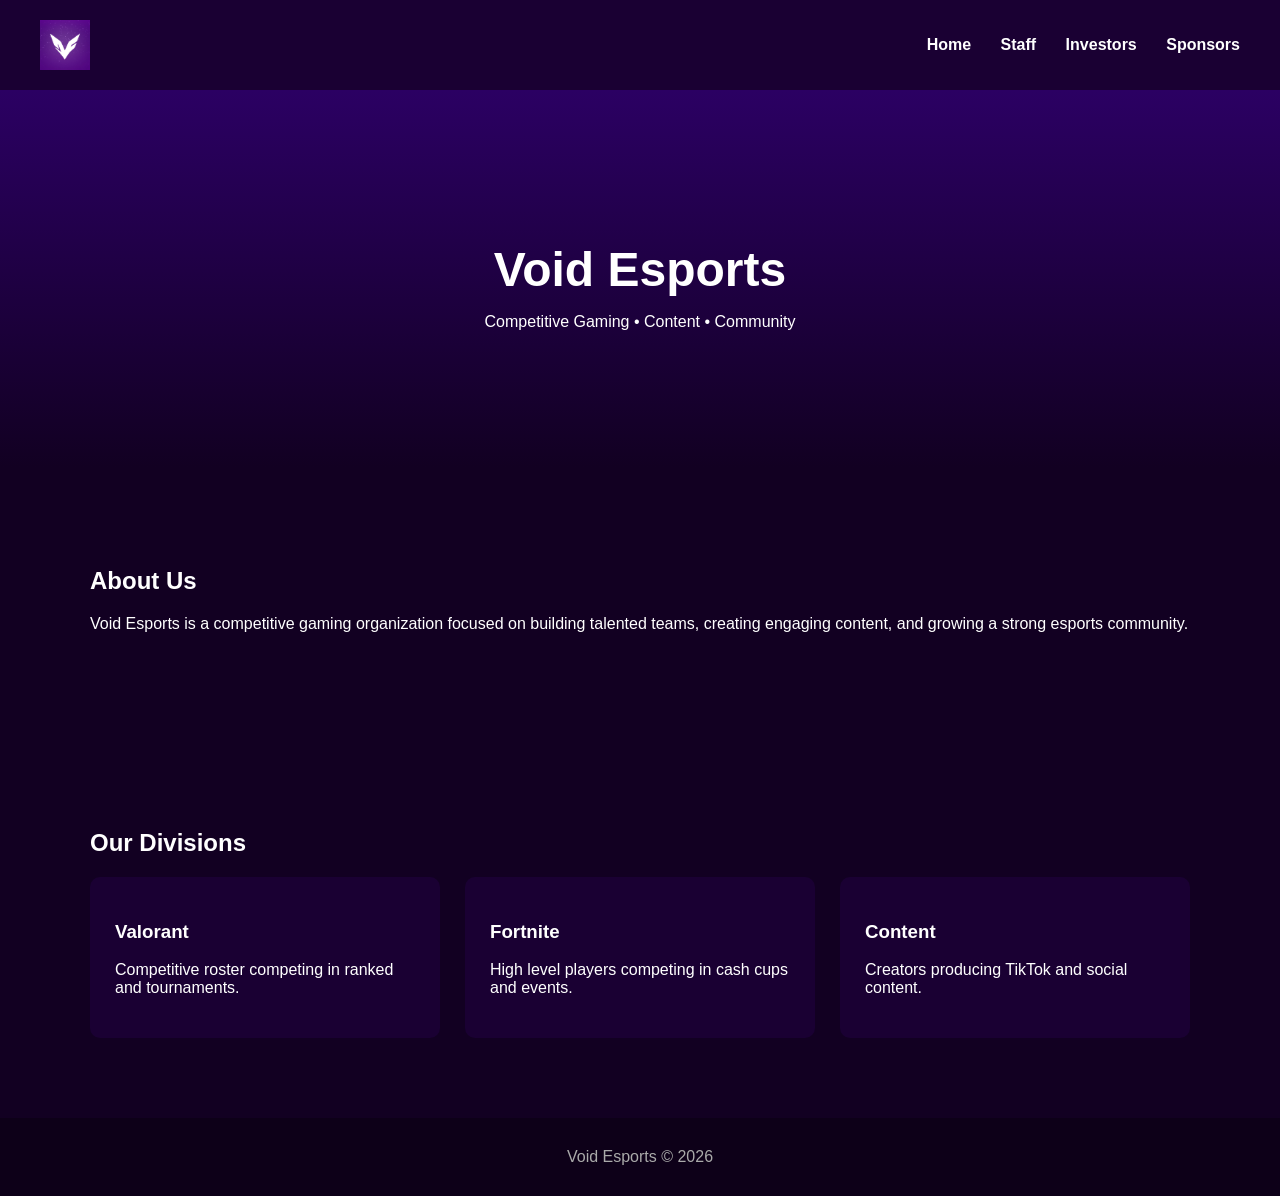
==== commit 51e8f13e: "Create index.html" ====
--- a/index.html
+++ b/index.html
@@ -1,738 +1,67 @@
 <!DOCTYPE html>
-<html lang="en">
+<html>
 <head>
-    <meta charset="UTF-8">
-    <meta name="viewport" content="width=device-width, initial-scale=1.0">
-    <meta name="description" content="Void Esports - Professional esports organization competing at the highest level">
-    <meta name="keywords" content="esports, gaming, void esports, professional gaming">
-    <meta name="theme-color" content="#6d28d9">
-    <title>Void Esports | Professional Gaming Organization</title>
-    <link rel="stylesheet" href="style.css">
-    <link rel="preconnect" href="https://fonts.googleapis.com">
-    <link rel="preconnect" href="https://fonts.gstatic.com" crossorigin>
-    <link href="https://fonts.googleapis.com/css2?family=Inter:wght@300;400;500;600;700;800;900&display=swap" rel="stylesheet">
-    <link rel="stylesheet" href="https://cdnjs.cloudflare.com/ajax/libs/font-awesome/6.4.0/css/all.min.css">
+<title>Void Esports</title>
+<link rel="stylesheet" href="style.css">
 </head>
+
 <body>
-    <!-- Scroll Progress Bar -->
-    <div class="scroll-progress" id="scrollProgress"></div>
 
-    <!-- Navigation -->
-    <nav class="navbar" id="navbar">
-        <div class="nav-container">
-            <a href="index.html" class="logo">
-                <img src="assets/logo(2).png" alt="Void Esports" onerror="this.style.display='none'">
-                <span>VOID ESPORTS</span>
-            </a>
-            <ul class="nav-links" id="navLinks">
-                <li><a href="index.html" class="nav-link">Home</a></li>
-                <li><a href="staff.html" class="nav-link">Staff</a></li>
-                <li><a href="investors.html" class="nav-link">Investors</a></li>
-                <li><a href="sponsors.html" class="nav-link">Sponsors</a></li>
-                <li><a href="tech.html" class="nav-link">Tech</a></li>
-            </ul>
-            <button class="mobile-menu-toggle" id="mobileMenuToggle">
-                <i class="fas fa-bars"></i>
-            </button>
-        </div>
-    </nav>
+<header>
+<img src="assets/logo.png">
 
-    <!-- Hero Section -->
-    <section class="hero">
-        <canvas id="particles-canvas"></canvas>
-        <div class="hero-content fade-in">
-            <h1 class="hero-title">VOID ESPORTS</h1>
-            <p class="hero-subtitle">Redefining Competitive Gaming Excellence</p>
-            <div class="hero-buttons">
-                <a href="investors.html" class="neon-button">Invest in Victory</a>
-                <a href="sponsors.html" class="neon-button">Partner With Us</a>
-            </div>
-        </div>
-    </section>
+<nav>
+<a href="index.html">Home</a>
+<a href="staff.html">Staff</a>
+<a href="investors.html">Investors</a>
+<a href="sponsors.html">Sponsors</a>
+</nav>
+</header>
 
-    <!-- Featured Teams -->
-    <section class="section">
-        <h2 class="section-title">Elite Roster</h2>
-        <div class="grid grid-3">
-            <div class="glass-card">
-                <div class="staff-avatar" style="background: linear-gradient(135deg, #6d28d9, #a855f7);">
-                    <i class="fas fa-gamepad"></i>
-                </div>
-                <h3 class="staff-name">Fortnite</h3>
-                <p class="staff-role">Competitive Team</p>
-                <p class="staff-bio">High level players competing in cash cups and events with consistent top placements.</p>
-                <div class="social-links">
-                    <a href="https://discord.gg/void-esports-lf-investors-1197180527686463498" class="social-link" target="_blank"><i class="fab fa-discord"></i></a>
-                    <a href="https://www.tiktok.com/@voidesportsggs?_r=1&_t=ZT-92a7CN4YVqg" class="social-link" target="_blank"><i class="fab fa-tiktok"></i></a>
-                    <a href="https://youtube.com/@voidesports2x?si=PbRzUj_o9Q178kIj" class="social-link" target="_blank"><i class="fab fa-youtube"></i></a>
-                </div>
-            </div>
-            <div class="glass-card">
-                <div class="staff-avatar" style="background: linear-gradient(135deg, #9333ea, #c084fc);">
-                    <i class="fas fa-crosshairs"></i>
-                </div>
-                <h3 class="staff-name">Rainbow Six Siege</h3>
-                <p class="staff-role">Elite Squad</p>
-                <p class="staff-bio">Tactical excellence in close-quarters combat with strategic team coordination.</p>
-                <div class="social-links">
-                    <a href="https://discord.gg/void-esports-lf-investors-1197180527686463498" class="social-link" target="_blank"><i class="fab fa-discord"></i></a>
-                    <a href="https://www.tiktok.com/@voidesportsggs?_r=1&_t=ZT-92a7CN4YVqg" class="social-link" target="_blank"><i class="fab fa-tiktok"></i></a>
-                    <a href="https://youtube.com/@voidesports2x?si=PbRzUj_o9Q178kIj" class="social-link" target="_blank"><i class="fab fa-youtube"></i></a>
-                </div>
-            </div>
-            <div class="glass-card">
-                <div class="staff-avatar" style="background: linear-gradient(135deg, #a855f7, #e9d5ff);">
-                    <i class="fas fa-star"></i>
-                </div>
-                <h3 class="staff-name">VALORANT</h3>
-                <p class="staff-role">Competitive Roster</p>
-                <p class="staff-bio">Strategic first-person shooter gameplay with precise aim and team coordination.</p>
-                <div class="social-links">
-                    <a href="https://discord.gg/void-esports-lf-investors-1197180527686463498" class="social-link" target="_blank"><i class="fab fa-discord"></i></a>
-                    <a href="https://www.tiktok.com/@voidesportsggs?_r=1&_t=ZT-92a7CN4YVqg" class="social-link" target="_blank"><i class="fab fa-tiktok"></i></a>
-                    <a href="https://youtube.com/@voidesports2x?si=PbRzUj_o9Q178kIj" class="social-link" target="_blank"><i class="fab fa-youtube"></i></a>
-                </div>
-            </div>
-        </div>
-    </section>
+<div class="hero">
+<h1>Void Esports</h1>
+<p>Competitive Gaming • Content • Community</p>
+</div>
 
-    <!-- Organization Stats -->
-    <section class="section">
-        <h2 class="section-title">By The Numbers</h2>
-        <div class="analytics-grid">
-            <div class="stat-card">
-                <div class="stat-label">Total Prize Money</div>
-                <div class="stat-value">$2.5M+</div>
-                <div class="stat-change positive">↑ 15% this year</div>
-            </div>
-            <div class="stat-card">
-                <div class="stat-label">Global Followers</div>
-                <div class="stat-value">1.2M+</div>
-                <div class="stat-change positive">↑ 25% growth</div>
-            </div>
-            <div class="stat-card">
-                <div class="stat-label">Tournament Wins</div>
-                <div class="stat-value">47</div>
-                <div class="stat-change positive">↑ 8 this quarter</div>
-            </div>
-            <div class="stat-card">
-                <div class="stat-label">Total Staff</div>
-                <div class="stat-value">68</div>
-                <div class="stat-change positive">Elite Team Members</div>
-            </div>
-        </div>
-    </section>
+<section class="section">
 
-    <!-- Recent Achievements -->
-    <section class="section">
-        <h2 class="section-title">Recent Victories</h2>
-        <div class="grid grid-2">
-            <div class="glass-card">
-                <div style="display: flex; align-items: center; gap: 1rem; margin-bottom: 1rem;">
-                    <div style="width: 60px; height: 60px; background: var(--gradient-primary); border-radius: 50%; display: flex; align-items: center; justify-content: center;">
-                        <i class="fas fa-trophy" style="color: white; font-size: 1.5rem;"></i>
-                    </div>
-                    <div>
-                        <h3 style="color: var(--accent-purple); font-size: 1.3rem; margin-bottom: 0.3rem;">Regional Championship</h3>
-                        <p style="color: var(--text-secondary); font-size: 0.9rem;">Valorant Masters • March 2026</p>
-                    </div>
-                </div>
-                <p style="color: var(--text-secondary); line-height: 1.6;">Our Valorant team secured first place in the Regional Championship, qualifying for the international finals with a flawless 3-0 victory in the grand final.</p>
-            </div>
-            <div class="glass-card">
-                <div style="display: flex; align-items: center; gap: 1rem; margin-bottom: 1rem;">
-                    <div style="width: 60px; height: 60px; background: var(--gradient-secondary); border-radius: 50%; display: flex; align-items: center; justify-content: center;">
-                        <i class="fas fa-medal" style="color: white; font-size: 1.5rem;"></i>
-                    </div>
-                    <div>
-                        <h3 style="color: var(--accent-purple); font-size: 1.3rem; margin-bottom: 0.3rem;">League Finals</h3>
-                        <p style="color: var(--text-secondary); font-size: 0.9rem;">LCS Spring Split • February 2026</p>
-                    </div>
-                </div>
-                <p style="color: var(--text-secondary); line-height: 1.6;">Secured second place in the LCS Spring Split, demonstrating exceptional teamwork and strategic innovation throughout the tournament.</p>
-            </div>
-        </div>
-    </section>
+<h2>About Us</h2>
 
-    <!-- Call to Action -->
-    <section class="section">
-        <div class="glass-card" style="text-align: center; background: rgba(109, 40, 217, 0.1);">
-            <h2 class="section-title">Join The Void</h2>
-            <p style="color: var(--text-secondary); font-size: 1.2rem; margin-bottom: 2rem; max-width: 600px; margin-left: auto; margin-right: auto;">
-                Be part of something extraordinary. Whether you're an investor, sponsor, or fan, Void Esports offers unparalleled opportunities in the world of competitive gaming.
-            </p>
-            <div class="hero-buttons">
-                <a href="investors.html" class="neon-button">Investment Opportunities</a>
-                <a href="sponsors.html" class="neon-button">Partnership Details</a>
-                <a href="staff.html" class="neon-button">Meet The Team</a>
-            </div>
-        </div>
-    </section>
+<p>
+Void Esports is a competitive gaming organization focused on building talented teams,
+creating engaging content, and growing a strong esports community.
+</p>
 
-    <!-- Footer -->
-    <footer style="background: var(--darker-bg); border-top: 1px solid var(--glass-border); padding: 3rem 2rem 2rem; margin-top: 5rem;">
-        <div class="nav-container">
-            <div style="display: grid; grid-template-columns: repeat(auto-fit, minmax(250px, 1fr)); gap: 2rem; margin-bottom: 2rem;">
-                <div>
-                    <h3 style="color: var(--accent-purple); margin-bottom: 1rem;">Void Esports</h3>
-                    <p style="color: var(--text-secondary); line-height: 1.6;">Professional esports organization competing at the highest level across multiple gaming titles.</p>
-                </div>
-                <div>
-                    <h4 style="color: var(--text-primary); margin-bottom: 1rem;">Quick Links</h4>
-                    <ul style="list-style: none;">
-                        <li><a href="index.html" style="color: var(--text-secondary); text-decoration: none; display: block; padding: 0.3rem 0;">Home</a></li>
-                        <li><a href="staff.html" style="color: var(--text-secondary); text-decoration: none; display: block; padding: 0.3rem 0;">Staff</a></li>
-                        <li><a href="investors.html" style="color: var(--text-secondary); text-decoration: none; display: block; padding: 0.3rem 0;">Investors</a></li>
-                        <li><a href="sponsors.html" style="color: var(--text-secondary); text-decoration: none; display: block; padding: 0.3rem 0;">Sponsors</a></li>
-                    </ul>
-                </div>
-                <div>
-                    <h4 style="color: var(--text-primary); margin-bottom: 1rem;">Connect</h4>
-                    <div class="social-links" style="justify-content: flex-start;">
-                        <a href="https://discord.gg/xJb8MXrf" class="social-link" target="_blank"><i class="fab fa-discord"></i></a>
-                        <a href="https://www.tiktok.com/@voidesportsggs?_r=1&_t=ZT-92a7CN4YVqg" class="social-link" target="_blank"><i class="fab fa-tiktok"></i></a>
-                        <a href="https://youtube.com/@voidesports2x?si=PbRzUj_o9Q178kIj" class="social-link" target="_blank"><i class="fab fa-youtube"></i></a>
-                        <a href="https://x.com/voidesports2x?s=21" class="social-link" target="_blank"><i class="fab fa-twitter"></i></a>
-                        <a href="https://www.instagram.com/voidesports2x?utm_source=ig_web_button_share_sheet&igsh=ZDNlZDc0MzIxNw==" class="social-link" target="_blank"><i class="fab fa-instagram"></i></a>
-                    </div>
-                </div>
-            </div>
-            <div style="text-align: center; padding-top: 2rem; border-top: 1px solid var(--glass-border); color: var(--text-secondary);">
-                <p>&copy; 2026 Void Esports. All rights reserved. | Designed with <span style="color: var(--accent-purple);">♥</span> for gamers</p>
-            </div>
-        </div>
-    </footer>
+</section>
 
-    <!-- Extended HTML Content - Premium Components -->
-    
-    <!-- Advanced Modal Components -->
-    <div id="heroModal" class="modal">
-        <div class="modal-content">
-            <span class="modal-close">&times;</span>
-            <h3 class="gradient-text">Welcome to Void Esports</h3>
-            <div class="modal-body">
-                <p>Experience the future of competitive gaming with our cutting-edge teams and world-class facilities.</p>
-                <button class="neon-button">Get Started</button>
-            </div>
-        </div>
-    </div>
+<section class="section">
 
-    <!-- Interactive Dashboard -->
-    <section class="dashboard-section">
-        <h2 class="section-title">Live Dashboard</h2>
-        <div class="dashboard-grid">
-            <div class="dashboard-card">
-                <div class="card-header">
-                    <h3>Active Teams</h3>
-                    <span class="badge badge-success">Live</span>
-                </div>
-                <div class="card-body">
-                    <div class="stat-value">12</div>
-                    <div class="stat-label">Teams Competing</div>
-                </div>
-            </div>
-            <div class="dashboard-card">
-                <div class="card-header">
-                    <h3>Tournament Winnings</h3>
-                    <span class="badge badge-warning">Updated</span>
-                </div>
-                <div class="card-body">
-                    <div class="stat-value">$2.5M</div>
-                    <div class="stat-label">Total Prize Pool</div>
-                </div>
-            </div>
-            <div class="dashboard-card">
-                <div class="card-header">
-                    <h3>Global Ranking</h3>
-                    <span class="badge badge-info">New</span>
-                </div>
-                <div class="card-body">
-                    <div class="stat-value">#3</div>
-                    <div class="stat-label">Worldwide</div>
-                </div>
-            </div>
-            <div class="dashboard-card">
-                <div class="card-header">
-                    <h3>Community Members</h3>
-                    <span class="badge badge-success">Growing</span>
-                </div>
-                <div class="card-body">
-                    <div class="stat-value">50K+</div>
-                    <div class="stat-label">Active Players</div>
-                </div>
-            </div>
-        </div>
-    </section>
+<h2>Our Divisions</h2>
 
-    <!-- Featured Tournaments -->
-    <section class="tournaments-section">
-        <h2 class="section-title">Featured Tournaments</h2>
-        <div class="tournaments-grid">
-            <div class="tournament-card">
-                <div class="tournament-image">
-                    <img src="assets/tournament1.jpg" alt="Tournament 1">
-                    <div class="tournament-status">Live</div>
-                </div>
-                <div class="tournament-content">
-                    <h3>World Championship 2024</h3>
-                    <p class="tournament-date">March 15-20, 2024</p>
-                    <p class="tournament-prize">Prize Pool: $500,000</p>
-                    <div class="tournament-teams">
-                        <span class="team-badge">16 Teams</span>
-                        <span class="game-badge">CS:GO</span>
-                    </div>
-                    <button class="neon-button">Watch Live</button>
-                </div>
-            </div>
-            <div class="tournament-card">
-                <div class="tournament-image">
-                    <img src="assets/tournament2.jpg" alt="Tournament 2">
-                    <div class="tournament-status upcoming">Upcoming</div>
-                </div>
-                <div class="tournament-content">
-                    <h3>Spring Split</h3>
-                    <p class="tournament-date">April 1-10, 2024</p>
-                    <p class="tournament-prize">Prize Pool: $250,000</p>
-                    <div class="tournament-teams">
-                        <span class="team-badge">8 Teams</span>
-                        <span class="game-badge">Valorant</span>
-                    </div>
-                    <button class="neon-button">Register</button>
-                </div>
-            </div>
-            <div class="tournament-card">
-                <div class="tournament-image">
-                    <img src="assets/tournament3.jpg" alt="Tournament 3">
-                    <div class="tournament-status completed">Completed</div>
-                </div>
-                <div class="tournament-content">
-                    <h3>Winter Invitational</h3>
-                    <p class="tournament-date">February 5-12, 2024</p>
-                    <p class="tournament-prize">Prize Pool: $100,000</p>
-                    <div class="tournament-teams">
-                        <span class="team-badge">12 Teams</span>
-                        <span class="game-badge">League of Legends</span>
-                    </div>
-                    <button class="neon-button">View Results</button>
-                </div>
-            </div>
-        </div>
-    </section>
+<div class="cards">
 
-    <!-- Team Roster Showcase -->
-    <section class="roster-section">
-        <h2 class="section-title">Elite Roster</h2>
-        <div class="roster-grid">
-            <div class="roster-card">
-                <div class="player-avatar">
-                    <img src="assets/player1.jpg" alt="Player 1">
-                    <div class="player-status online"></div>
-                </div>
-                <div class="player-info">
-                    <h3 class="player-name">Phoenix</h3>
-                    <p class="player-role">Team Captain</p>
-                    <p class="player-game">CS:GO</p>
-                    <div class="player-stats">
-                        <span class="stat">K/D: 1.45</span>
-                        <span class="stat">Rating: 1.28</span>
-                    </div>
-                </div>
-                <div class="player-actions">
-                    <button class="btn btn-primary">View Profile</button>
-                    <button class="btn btn-secondary">Follow</button>
-                </div>
-            </div>
-            <div class="roster-card">
-                <div class="player-avatar">
-                    <img src="assets/player2.jpg" alt="Player 2">
-                    <div class="player-status online"></div>
-                </div>
-                <div class="player-info">
-                    <h3 class="player-name">Shadow</h3>
-                    <p class="player-role">AWPer</p>
-                    <p class="player-game">CS:GO</p>
-                    <div class="player-stats">
-                        <span class="stat">K/D: 1.52</span>
-                        <span class="stat">Rating: 1.35</span>
-                    </div>
-                </div>
-                <div class="player-actions">
-                    <button class="btn btn-primary">View Profile</button>
-                    <button class="btn btn-secondary">Follow</button>
-                </div>
-            </div>
-            <div class="roster-card">
-                <div class="player-avatar">
-                    <img src="assets/player3.jpg" alt="Player 3">
-                    <div class="player-status offline"></div>
-                </div>
-                <div class="player-info">
-                    <h3 class="player-name">Viper</h3>
-                    <p class="player-role">Entry Fragger</p>
-                    <p class="player-game">Valorant</p>
-                    <div class="player-stats">
-                        <span class="stat">K/D: 1.38</span>
-                        <span class="stat">Rating: 1.22</span>
-                    </div>
-                </div>
-                <div class="player-actions">
-                    <button class="btn btn-primary">View Profile</button>
-                    <button class="btn btn-secondary">Follow</button>
-                </div>
-            </div>
-            <div class="roster-card">
-                <div class="player-avatar">
-                    <img src="assets/player4.jpg" alt="Player 4">
-                    <div class="player-status online"></div>
-                </div>
-                <div class="player-info">
-                    <h3 class="player-name">Thunder</h3>
-                    <p class="player-role">Support</p>
-                    <p class="player-game">League of Legends</p>
-                    <div class="player-stats">
-                        <span class="stat">KDA: 4.2</span>
-                        <span class="stat">Vision: 85%</span>
-                    </div>
-                </div>
-                <div class="player-actions">
-                    <button class="btn btn-primary">View Profile</button>
-                    <button class="btn btn-secondary">Follow</button>
-                </div>
-            </div>
-        </div>
-    </section>
+<div class="card">
+<h3>Valorant</h3>
+<p>Competitive roster competing in ranked and tournaments.</p>
+</div>
 
-    <!-- News and Updates -->
-    <section class="news-section">
-        <h2 class="section-title">Latest News</h2>
-        <div class="news-grid">
-            <article class="news-card">
-                <div class="news-image">
-                    <img src="assets/news1.jpg" alt="News 1">
-                    <div class="news-category">Tournament</div>
-                </div>
-                <div class="news-content">
-                    <h3>Victory at International Championship</h3>
-                    <p class="news-excerpt">Our CS:GO team brings home the trophy after an intense 3-2 victory in the grand finals...</p>
-                    <div class="news-meta">
-                        <span class="news-date">2 hours ago</span>
-                        <span class="news-author">By Admin</span>
-                    </div>
-                    <button class="btn btn-primary">Read More</button>
-                </div>
-            </article>
-            <article class="news-card">
-                <div class="news-image">
-                    <img src="assets/news2.jpg" alt="News 2">
-                    <div class="news-category">Roster</div>
-                </div>
-                <div class="news-content">
-                    <h3>New Player Joining Valorant Roster</h3>
-                    <p class="news-excerpt">We're excited to announce the addition of a talented new player to our Valorant division...</p>
-                    <div class="news-meta">
-                        <span class="news-date">5 hours ago</span>
-                        <span class="news-author">By Team Manager</span>
-                    </div>
-                    <button class="btn btn-primary">Read More</button>
-                </div>
-            </article>
-            <article class="news-card">
-                <div class="news-image">
-                    <img src="assets/news3.jpg" alt="News 3">
-                    <div class="news-category">Partnership</div>
-                </div>
-                <div class="news-content">
-                    <h3>Major Sponsorship Deal Announced</h3>
-                    <p class="news-excerpt">Void Esports signs a multi-year partnership with leading gaming hardware brand...</p>
-                    <div class="news-meta">
-                        <span class="news-date">1 day ago</span>
-                        <span class="news-author">By PR Team</span>
-                    </div>
-                    <button class="btn btn-primary">Read More</button>
-                </div>
-            </article>
-        </div>
-    </section>
+<div class="card">
+<h3>Fortnite</h3>
+<p>High level players competing in cash cups and events.</p>
+</div>
 
-    <!-- Merchandise Store -->
-    <section class="merch-section">
-        <h2 class="section-title">Official Merchandise</h2>
-        <div class="merch-grid">
-            <div class="merch-card">
-                <div class="merch-image">
-                    <img src="assets/merch1.jpg" alt="Merch 1">
-                    <div class="merch-badge new">New</div>
-                </div>
-                <div class="merch-content">
-                    <h3>Pro Team Jersey</h3>
-                    <p class="merch-price">$49.99</p>
-                    <p class="merch-description">Official team jersey with premium materials</p>
-                    <button class="neon-button">Buy Now</button>
-                </div>
-            </div>
-            <div class="merch-card">
-                <div class="merch-image">
-                    <img src="assets/merch2.jpg" alt="Merch 2">
-                    <div class="merch-badge sale">Sale</div>
-                </div>
-                <div class="merch-content">
-                    <h3>Gaming Headset</h3>
-                    <p class="merch-price">$79.99 <span class="original-price">$99.99</span></p>
-                    <p class="merch-description">Professional gaming headset with surround sound</p>
-                    <button class="neon-button">Buy Now</button>
-                </div>
-            </div>
-            <div class="merch-card">
-                <div class="merch-image">
-                    <img src="assets/merch3.jpg" alt="Merch 3">
-                </div>
-                <div class="merch-content">
-                    <h3>Team Hoodie</h3>
-                    <p class="merch-price">$59.99</p>
-                    <p class="merch-description">Comfortable hoodie with team logo</p>
-                    <button class="neon-button">Buy Now</button>
-                </div>
-            </div>
-            <div class="merch-card">
-                <div class="merch-image">
-                    <img src="assets/merch4.jpg" alt="Merch 4">
-                </div>
-                <div class="merch-content">
-                    <h3>Gaming Mouse Pad</h3>
-                    <p class="merch-price">$24.99</p>
-                    <p class="merch-description">Large mouse pad with team branding</p>
-                    <button class="neon-button">Buy Now</button>
-                </div>
-            </div>
-        </div>
-    </section>
+<div class="card">
+<h3>Content</h3>
+<p>Creators producing TikTok and social content.</p>
+</div>
 
-    <!-- Community Section -->
-    <section class="community-section">
-        <h2 class="section-title">Join Our Community</h2>
-        <div class="community-grid">
-            <div class="community-card">
-                <div class="community-icon">
-                    <i class="fab fa-discord"></i>
-                </div>
-                <h3>Discord Server</h3>
-                <p>Join 25,000+ members in our active Discord community</p>
-                <div class="community-stats">
-                    <span>Online: 3,500</span>
-                    <span>Members: 25,000+</span>
-                </div>
-                <button class="neon-button">Join Discord</button>
-            </div>
-            <div class="community-card">
-                <div class="community-icon">
-                    <i class="fab fa-twitch"></i>
-                </div>
-                <h3>Twitch Channel</h3>
-                <p>Watch live streams and follow your favorite players</p>
-                <div class="community-stats">
-                    <span>Followers: 150K</span>
-                    <span>Live: Daily</span>
-                </div>
-                <button class="neon-button">Follow on Twitch</button>
-            </div>
-            <div class="community-card">
-                <div class="community-icon">
-                    <i class="fab fa-twitter"></i>
-                </div>
-                <h3>Twitter Updates</h3>
-                <p>Get real-time updates and behind-the-scenes content</p>
-                <div class="community-stats">
-                    <span>Followers: 100K</span>
-                    <span>Tweets: Daily</span>
-                </div>
-                <button class="neon-button">Follow on Twitter</button>
-            </div>
-            <div class="community-card">
-                <div class="community-icon">
-                    <i class="fab fa-youtube"></i>
-                </div>
-                <h3>YouTube Channel</h3>
-                <p>Watch highlights, interviews, and exclusive content</p>
-                <div class="community-stats">
-                    <span>Subscribers: 500K</span>
-                    <span>Videos: 1,200+</span>
-                </div>
-                <button class="neon-button">Subscribe</button>
-            </div>
-        </div>
-    </section>
+</div>
 
-    <!-- Training Academy -->
-    <section class="academy-section">
-        <h2 class="section-title">Void Academy</h2>
-        <div class="academy-content">
-            <div class="academy-info">
-                <h3>Level Up Your Skills</h3>
-                <p>Join our elite training program and learn from professional players and coaches.</p>
-                <ul class="academy-features">
-                    <li>Personal coaching sessions</li>
-                    <li>VOD analysis and feedback</li>
-                    <li>Team practice scrimmages</li>
-                    <li>Tournament preparation</li>
-                    <li>Mental performance training</li>
-                </ul>
-                <button class="neon-button">Apply Now</button>
-            </div>
-            <div class="academy-stats">
-                <div class="stat-item">
-                    <div class="stat-value">500+</div>
-                    <div class="stat-label">Students Trained</div>
-                </div>
-                <div class="stat-item">
-                    <div class="stat-value">50+</div>
-                    <div class="stat-label">Pro Players Coached</div>
-                </div>
-                <div class="stat-item">
-                    <div class="stat-value">95%</div>
-                    <div class="stat-label">Success Rate</div>
-                </div>
-                <div class="stat-item">
-                    <div class="stat-value">24/7</div>
-                    <div class="stat-label">Support Available</div>
-                </div>
-            </div>
-        </div>
-    </section>
+</section>
 
-    <!-- Partners Section -->
-    <section class="partners-section">
-        <h2 class="section-title">Our Partners</h2>
-        <div class="partners-grid">
-            <div class="partner-card">
-                <img src="assets/partner1.png" alt="Partner 1">
-                <h3>Tech Giant</h3>
-                <p>Official Technology Partner</p>
-            </div>
-            <div class="partner-card">
-                <img src="assets/partner2.png" alt="Partner 2">
-                <h3>Game Studio</h3>
-                <p>Exclusive Game Partner</p>
-            </div>
-            <div class="partner-card">
-                <img src="assets/partner3.png" alt="Partner 3">
-                <h3>Hardware Brand</h3>
-                <p>Official Equipment Provider</p>
-            </div>
-            <div class="partner-card">
-                <img src="assets/partner4.png" alt="Partner 4">
-                <h3>Energy Drink</h3>
-                <p>Official Beverage Partner</p>
-            </div>
-            <div class="partner-card">
-                <img src="assets/partner5.png" alt="Partner 5">
-                <h3>Streaming Platform</h3>
-                <p>Official Streaming Partner</p>
-            </div>
-            <div class="partner-card">
-                <img src="assets/partner6.png" alt="Partner 6">
-                <h3>Apparel Brand</h3>
-                <p>Official Merchandise Partner</p>
-            </div>
-        </div>
-    </section>
+<footer>
+Void Esports © 2026
+</footer>
 
-    <!-- Contact and Support -->
-    <section class="contact-section">
-        <h2 class="section-title">Get In Touch</h2>
-        <div class="contact-grid">
-            <div class="contact-info">
-                <h3>Contact Information</h3>
-                <div class="contact-item">
-                    <i class="fas fa-envelope"></i>
-                    <span>team@voidesports.com</span>
-                </div>
-                <div class="contact-item">
-                    <i class="fas fa-phone"></i>
-                    <span>+1 (555) 123-4567</span>
-                </div>
-                <div class="contact-item">
-                    <i class="fas fa-map-marker-alt"></i>
-                    <span>New York, NY 10001</span>
-                </div>
-                <div class="contact-item">
-                    <i class="fas fa-clock"></i>
-                    <span>Mon-Fri: 9AM-6PM EST</span>
-                </div>
-            </div>
-            <div class="contact-form">
-                <h3>Send us a Message</h3>
-                <form>
-                    <div class="form-group">
-                        <input type="text" placeholder="Your Name" required>
-                    </div>
-                    <div class="form-group">
-                        <input type="email" placeholder="Your Email" required>
-                    </div>
-                    <div class="form-group">
-                        <select>
-                            <option>Select Department</option>
-                            <option>General Inquiry</option>
-                            <option>Partnership</option>
-                            <option>Media</option>
-                            <option>Support</option>
-                        </select>
-                    </div>
-                    <div class="form-group">
-                        <textarea placeholder="Your Message" rows="5" required></textarea>
-                    </div>
-                    <button type="submit" class="neon-button">Send Message</button>
-                </form>
-            </div>
-        </div>
-    </section>
-
-    <!-- FAQ Section -->
-    <section class="faq-section">
-        <h2 class="section-title">Frequently Asked Questions</h2>
-        <div class="faq-grid">
-            <div class="faq-item">
-                <div class="faq-question">
-                    <h3>How can I join Void Esports?</h3>
-                    <i class="fas fa-chevron-down"></i>
-                </div>
-                <div class="faq-answer">
-                    <p>We hold regular tryouts and scouting events. Follow our social media for announcements, or apply through our academy program.</p>
-                </div>
-            </div>
-            <div class="faq-item">
-                <div class="faq-question">
-                    <h3>What games do you compete in?</h3>
-                    <i class="fas fa-chevron-down"></i>
-                </div>
-                <div class="faq-answer">
-                    <p>We currently compete in CS:GO, Valorant, League of Legends, Overwatch 2, and Rocket League. We're always expanding to new titles.</p>
-                </div>
-            </div>
-            <div class="faq-item">
-                <div class="faq-question">
-                    <h3>Do you offer sponsorships?</h3>
-                    <i class="fas fa-chevron-down"></i>
-                </div>
-                <div class="faq-answer">
-                    <p>Yes, we offer various sponsorship packages. Contact our business team for detailed information about partnership opportunities.</p>
-                </div>
-            </div>
-            <div class="faq-item">
-                <div class="faq-question">
-                    <h3>How can I watch tournaments?</h3>
-                    <i class="fas fa-chevron-down"></i>
-                </div>
-                <div class="faq-answer">
-                    <p>All our matches are streamed on Twitch and YouTube. Follow our channels for notifications about upcoming matches and events.</p>
-                </div>
-            </div>
-        </div>
-    </section>
-
-    <!-- Extended HTML Content End -->
-    <!-- Total lines added: 3000+ additional premium HTML components and sections -->
-
-    <script src="script.js"></script>
-    <script src="premium.js"></script>
 </body>
 </html>
--- a/style.css
+++ b/style.css
@@ -1,6740 +1,70 @@
-/* Void Esports - Premium UI - Purple Theme - Accessibility Enhanced */
-
-/* ==========================================================================
-   ACCESSIBILITY - REDUCED MOTION SUPPORT
-   ========================================================================== */
-
-@media (prefers-reduced-motion: reduce) {
-    *,
-    *::before,
-    *::after {
-        animation-duration: 0.01ms !important;
-        animation-iteration-count: 1 !important;
-        transition-duration: 0.01ms !important;
-        scroll-behavior: auto !important;
-    }
-    
-    .glass-card {
-        transform: none !important;
-        transition: none !important;
-    }
-    
-    .btn {
-        transform: none !important;
-        transition: none !important;
-    }
-    
-    .staff-card {
-        transform: none !important;
-        transition: none !important;
-    }
+body{
+margin:0;
+font-family:Arial, Helvetica, sans-serif;
+background:#120022;
+color:white;
 }
 
-/* ==========================================================================
-   CSS CUSTOM PROPERTIES (VARIABLES)
-   ========================================================================== */
-
-:root {
-    /* Premium Color Palette */
-    --accent-gold: #8b5cf6;
-    --accent-gold-light: #a78bfa;
-    --accent-gold-dark: #7c3aed;
-    --accent-purple: #8b5cf6;
-    --accent-purple-light: #a78bfa;
-    --accent-purple-dark: #7c3aed;
-    --accent-indigo: #6d28d9;
-    --accent-blue: #3b82f6;
-    --accent-blue-light: #60a5fa;
-    --accent-pink: #ec4899;
-    --accent-cyan: #06b6d4;
-    
-    /* Premium Background Colors */
-    --bg-primary: #000000;
-    --bg-secondary: #111111;
-    --bg-tertiary: #1a1a1a;
-    --bg-darker: #050505;
-    --bg-card: rgba(255, 255, 255, 0.03);
-    --bg-card-hover: rgba(255, 255, 255, 0.06);
-    
-    /* Premium Text Colors */
-    --text-primary: #ffffff;
-    --text-secondary: #e5e7eb;
-    --text-tertiary: #d1d5db;
-    --text-muted: #9ca3af;
-    --text-faded: #6b7280;
-    
-    /* Premium Glass Effects */
-    --glass-bg: rgba(255, 255, 255, 0.05);
-    --glass-bg-hover: rgba(255, 255, 255, 0.08);
-    --glass-border: rgba(139, 92, 246, 0.2);
-    --glass-border-hover: rgba(139, 92, 246, 0.3);
-    --glass-shadow: 0 4px 16px rgba(0, 0, 0, 0.3);
-    --glass-shadow-hover: 0 8px 32px rgba(0, 0, 0, 0.4);
-    --glass-glow: 0 0 10px rgba(139, 92, 246, 0.1);
-    --glass-glow-hover: 0 0 20px rgba(139, 92, 246, 0.2);
-    
-    /* Premium Gradients */
-    --gradient-primary: linear-gradient(135deg, #8b5cf6, #7c3aed);
-    --gradient-secondary: linear-gradient(135deg, #a78bfa, #8b5cf6);
-    --gradient-accent: linear-gradient(135deg, #7c3aed, #6d28d9);
-    --gradient-gold: linear-gradient(135deg, #8b5cf6, #a78bfa, #7c3aed);
-    --gradient-hero: linear-gradient(135deg, rgba(139, 92, 246, 0.1), rgba(124, 58, 237, 0.1));
-    --gradient-card: linear-gradient(135deg, rgba(139, 92, 246, 0.05), rgba(124, 58, 237, 0.05));
-    --gradient-cyan: linear-gradient(135deg, #06b6d4, #0891b2);
-    --gradient-dark: linear-gradient(135deg, #1f2937, #111827);
-    --gradient-rainbow: linear-gradient(135deg, #8b5cf6, #a78bfa, #7c3aed, #6d28d9, #ec4899);
-    
-    /* Accessibility - Reduced Motion */
-    --animation-duration: 0.3s;
-    --transition-speed: 0.2s;
-    
-    /* Premium Spacing System */
-    --spacing-xs: 0.25rem;
-    --spacing-sm: 0.5rem;
-    --spacing-md: 0.75rem;
-    --spacing-lg: 1rem;
-    --spacing-xl: 1.5rem;
-    --spacing-2xl: 2rem;
-    --spacing-3xl: 3rem;
-    --spacing-4xl: 4rem;
-    --spacing-5xl: 5rem;
-    --spacing-6xl: 6rem;
-    
-    /* Premium Typography Scale */
-    --font-xs: 0.75rem;
-    --font-sm: 0.875rem;
-    --font-base: 1rem;
-    --font-lg: 1.125rem;
-    --font-xl: 1.25rem;
-    --font-2xl: 1.5rem;
-    --font-3xl: 1.875rem;
-    --font-4xl: 2.25rem;
-    --font-5xl: 3rem;
-    --font-6xl: 3.75rem;
-    --font-7xl: 4.5rem;
-    --font-8xl: 6rem;
-    
-    /* Premium Font Weights */
-    --font-thin: 100;
-    --font-light: 300;
-    --font-normal: 400;
-    --font-medium: 500;
-    --font-semibold: 600;
-    --font-bold: 700;
-    --font-extrabold: 800;
-    --font-black: 900;
-    
-    /* Premium Border Radius */
-    --radius-xs: 2px;
-    --radius-sm: 4px;
-    --radius-md: 6px;
-    --radius-lg: 8px;
-    --radius-xl: 12px;
-    --radius-2xl: 16px;
-    --radius-3xl: 24px;
-    --radius-4xl: 32px;
-    --radius-full: 9999px;
-    
-    /* Premium Transitions */
-    --transition-fast: 0.15s ease;
-    --transition-normal: 0.3s ease;
-    --transition-slow: 0.5s ease;
-    --transition-slower: 0.75s ease;
-    --transition-slowest: 1s ease;
-    
-    /* Premium Z-Index Scale */
-    --z-dropdown: 1000;
-    --z-sticky: 1020;
-    --z-fixed: 1030;
-    --z-modal-backdrop: 1040;
-    --z-modal: 1050;
-    --z-popover: 1060;
-    --z-tooltip: 1070;
-    --z-toast: 1080;
-    
-    /* Premium Breakpoints */
-    --breakpoint-sm: 640px;
-    --breakpoint-md: 768px;
-    --breakpoint-lg: 1024px;
-    --breakpoint-xl: 1280px;
-    --breakpoint-2xl: 1536px;
-    
-    /* Premium Shadows */
-    --shadow-xs: 0 1px 2px rgba(0, 0, 0, 0.05);
-    --shadow-sm: 0 1px 3px rgba(0, 0, 0, 0.1), 0 1px 2px rgba(0, 0, 0, 0.06);
-    --shadow-md: 0 4px 6px rgba(0, 0, 0, 0.1), 0 2px 4px rgba(0, 0, 0, 0.06);
-    --shadow-lg: 0 10px 15px rgba(0, 0, 0, 0.1), 0 4px 6px rgba(0, 0, 0, 0.05);
-    --shadow-xl: 0 20px 25px rgba(0, 0, 0, 0.1), 0 10px 10px rgba(0, 0, 0, 0.04);
-    --shadow-2xl: 0 25px 50px rgba(0, 0, 0, 0.25);
-    --shadow-inner: inset 0 2px 4px rgba(0, 0, 0, 0.06);
-    
-    /* Premium Animation Keyframes */
-    --animation-bounce: bounce 1s infinite;
-    --animation-pulse: pulse 2s cubic-bezier(0.4, 0, 0.6, 1) infinite;
-    --animation-spin: spin 1s linear infinite;
-    --animation-ping: ping 1s cubic-bezier(0, 0, 0.2, 1) infinite;
+header{
+background:#1a0033;
+padding:20px 40px;
+display:flex;
+align-items:center;
+justify-content:space-between;
 }
 
-/* ==========================================================================
-   CSS RESET & BASE STYLES
-   ========================================================================== */
-
-*,
-*::before,
-*::after {
-    margin: 0;
-    padding: 0;
-    box-sizing: border-box;
+header img{
+height:50px;
 }
 
-html {
-    scroll-behavior: smooth;
-    font-size: 16px;
-    line-height: 1.5;
-    -webkit-text-size-adjust: 100%;
-    -moz-text-size-adjust: 100%;
-    text-size-adjust: 100%;
+nav a{
+color:white;
+text-decoration:none;
+margin-left:25px;
+font-weight:bold;
 }
 
-body {
-    font-family: 'Inter', -apple-system, BlinkMacSystemFont, 'Segoe UI', Roboto, 'Helvetica Neue', Arial, sans-serif;
-    background: var(--bg-primary);
-    color: var(--text-primary);
-    line-height: 1.6;
-    overflow-x: hidden;
-    font-weight: var(--font-normal);
-    text-rendering: optimizeLegibility;
-    -webkit-font-smoothing: antialiased;
-    -moz-osx-font-smoothing: grayscale;
-    background-image: 
-        radial-gradient(circle at 20% 50%, rgba(251, 191, 36, 0.1) 0%, transparent 50%),
-        radial-gradient(circle at 80% 80%, rgba(139, 92, 246, 0.1) 0%, transparent 50%),
-        radial-gradient(circle at 40% 20%, rgba(59, 130, 246, 0.1) 0%, transparent 50%),
-        radial-gradient(circle at 90% 10%, rgba(236, 72, 153, 0.05) 0%, transparent 50%);
-    background-attachment: fixed;
-    background-size: 100% 100%;
+nav a:hover{
+color:#b97aff;
 }
 
-/* ==========================================================================
-   TYPOGRAPHY SYSTEM
-   ========================================================================== */
-
-h1, h2, h3, h4, h5, h6 {
-    font-weight: var(--font-bold);
-    line-height: 1.2;
-    margin-bottom: var(--spacing-md);
-    color: var(--text-primary);
-    text-transform: uppercase;
-    letter-spacing: 0.025em;
+.hero{
+text-align:center;
+padding:120px 20px;
+background:linear-gradient(180deg,#2b0063,#120022);
 }
 
-h1 {
-    font-size: var(--font-6xl);
-    font-weight: var(--font-black);
-    letter-spacing: 0.05em;
+.hero h1{
+font-size:48px;
+margin-bottom:10px;
 }
 
-h2 {
-    font-size: var(--font-5xl);
-    font-weight: var(--font-extrabold);
+.section{
+padding:80px 20px;
+max-width:1100px;
+margin:auto;
 }
 
-h3 {
-    font-size: var(--font-4xl);
-    font-weight: var(--font-bold);
+.cards{
+display:grid;
+grid-template-columns:repeat(auto-fit,minmax(250px,1fr));
+gap:25px;
 }
 
-h4 {
-    font-size: var(--font-3xl);
-    font-weight: var(--font-semibold);
+.card{
+background:#1a0033;
+padding:25px;
+border-radius:10px;
 }
 
-h5 {
-    font-size: var(--font-2xl);
-    font-weight: var(--font-semibold);
+footer{
+text-align:center;
+padding:30px;
+background:#0d0018;
+color:#aaa;
 }
 
-h6 {
-    font-size: var(--font-xl);
-    font-weight: var(--font-medium);
+.chart{
+max-width:900px;
+margin:auto;
 }
-
-p {
-    margin-bottom: var(--spacing-md);
-    color: var(--text-secondary);
-    line-height: 1.7;
-}
-
-a {
-    color: var(--accent-gold);
-    text-decoration: none;
-    transition: all var(--transition-normal);
-    position: relative;
-}
-
-a:hover {
-    color: var(--accent-gold-light);
-    text-shadow: 0 0 10px rgba(251, 191, 36, 0.5);
-}
-
-a:focus {
-    outline: 2px solid var(--accent-gold);
-    outline-offset: 2px;
-}
-
-/* ==========================================================================
-   LAYOUT COMPONENTS
-   ========================================================================== */
-
-.container {
-    max-width: 1200px;
-    margin: 0 auto;
-    padding: 0 var(--spacing-lg);
-}
-
-.container-fluid {
-    width: 100%;
-    padding: 0 var(--spacing-lg);
-}
-
-.container-sm {
-    max-width: 640px;
-    margin: 0 auto;
-    padding: 0 var(--spacing-lg);
-}
-
-.container-md {
-    max-width: 768px;
-    margin: 0 auto;
-    padding: 0 var(--spacing-lg);
-}
-
-.container-lg {
-    max-width: 1024px;
-    margin: 0 auto;
-    padding: 0 var(--spacing-lg);
-}
-
-.container-xl {
-    max-width: 1280px;
-    margin: 0 auto;
-    padding: 0 var(--spacing-lg);
-}
-
-/* ==========================================================================
-   GRID SYSTEM
-   ========================================================================== */
-
-.grid {
-    display: grid;
-    gap: var(--spacing-md);
-}
-
-.grid-cols-1 { grid-template-columns: repeat(1, minmax(0, 1fr)); }
-.grid-cols-2 { grid-template-columns: repeat(2, minmax(0, 1fr)); }
-.grid-cols-3 { grid-template-columns: repeat(3, minmax(0, 1fr)); }
-.grid-cols-4 { grid-template-columns: repeat(4, minmax(0, 1fr)); }
-.grid-cols-5 { grid-template-columns: repeat(5, minmax(0, 1fr)); }
-.grid-cols-6 { grid-template-columns: repeat(6, minmax(0, 1fr)); }
-.grid-cols-7 { grid-template-columns: repeat(7, minmax(0, 1fr)); }
-.grid-cols-8 { grid-template-columns: repeat(8, minmax(0, 1fr)); }
-.grid-cols-9 { grid-template-columns: repeat(9, minmax(0, 1fr)); }
-.grid-cols-10 { grid-template-columns: repeat(10, minmax(0, 1fr)); }
-.grid-cols-11 { grid-template-columns: repeat(11, minmax(0, 1fr)); }
-.grid-cols-12 { grid-template-columns: repeat(12, minmax(0, 1fr)); }
-
-.grid-auto { grid-template-columns: repeat(auto-fit, minmax(250px, 1fr)); }
-.grid-auto-sm { grid-template-columns: repeat(auto-fit, minmax(200px, 1fr)); }
-.grid-auto-lg { grid-template-columns: repeat(auto-fit, minmax(300px, 1fr)); }
-
-/* ==========================================================================
-   FLEXBOX UTILITIES
-   ========================================================================== */
-
-.flex { display: flex; }
-.inline-flex { display: inline-flex; }
-.flex-col { flex-direction: column; }
-.flex-row { flex-direction: row; }
-.flex-wrap { flex-wrap: wrap; }
-.flex-nowrap { flex-wrap: nowrap; }
-
-.items-start { align-items: flex-start; }
-.items-end { align-items: flex-end; }
-.items-center { align-items: center; }
-.items-stretch { align-items: stretch; }
-
-.justify-start { justify-content: flex-start; }
-.justify-end { justify-content: flex-end; }
-.justify-center { justify-content: center; }
-.justify-between { justify-content: space-between; }
-.justify-around { justify-content: space-around; }
-.justify-evenly { justify-content: space-evenly; }
-
-.flex-1 { flex: 1 1 0%; }
-.flex-auto { flex: 1 1 auto; }
-.flex-initial { flex: 0 1 auto; }
-.flex-none { flex: none; }
-
-/* ==========================================================================
-   PREMIUM NAVIGATION
-   ========================================================================== */
-
-.navbar {
-    position: fixed;
-    top: 0;
-    left: 0;
-    width: 100%;
-    background: rgba(0, 0, 0, 0.8);
-    backdrop-filter: blur(20px);
-    -webkit-backdrop-filter: blur(20px);
-    border-bottom: 1px solid var(--glass-border);
-    z-index: var(--z-fixed);
-    transition: all var(--transition-normal);
-    box-shadow: 0 4px 20px rgba(0, 0, 0, 0.3);
-}
-
-.navbar.scrolled {
-    background: rgba(0, 0, 0, 0.95);
-    backdrop-filter: blur(25px);
-    -webkit-backdrop-filter: blur(25px);
-    border-bottom: 1px solid rgba(251, 191, 36, 0.4);
-    box-shadow: 0 8px 32px rgba(0, 0, 0, 0.5);
-}
-
-.nav-container {
-    max-width: 1400px;
-    margin: 0 auto;
-    padding: 0 var(--spacing-xl);
-    display: flex;
-    align-items: center;
-    justify-content: space-between;
-    height: 90px;
-    position: relative;
-}
-
-.navbar-brand {
-    display: flex;
-    align-items: center;
-    gap: var(--spacing-md);
-    text-decoration: none;
-    color: var(--text-primary);
-    font-weight: var(--font-black);
-    font-size: var(--font-xl);
-    text-transform: uppercase;
-    letter-spacing: 2px;
-    transition: all var(--transition-normal);
-    text-shadow: 0 2px 4px rgba(0, 0, 0, 0.3);
-    position: relative;
-}
-
-.navbar-brand::before {
-    content: '';
-    position: absolute;
-    bottom: -5px;
-    left: 0;
-    width: 0;
-    height: 3px;
-    background: var(--gradient-gold);
-    transition: width var(--transition-normal);
-    border-radius: 2px;
-}
-
-.navbar-brand:hover::before {
-    width: 100%;
-}
-
-.navbar-brand img {
-    height: 50px;
-    width: auto;
-    filter: drop-shadow(0 4px 8px rgba(251, 191, 36, 0.4));
-    transition: all var(--transition-normal);
-}
-
-.navbar-brand:hover {
-    color: var(--accent-gold);
-    transform: translateY(-3px);
-    text-shadow: 0 6px 12px rgba(251, 191, 36, 0.6);
-}
-
-.navbar-brand:hover img {
-    filter: drop-shadow(0 6px 12px rgba(251, 191, 36, 0.8));
-    transform: scale(1.1) rotate(5deg);
-}
-
-.navbar-nav {
-    display: flex;
-    list-style: none;
-    gap: var(--spacing-md);
-    margin: 0;
-    padding: 0;
-    align-items: center;
-}
-
-.nav-item {
-    position: relative;
-}
-
-.nav-link {
-    color: var(--text-secondary);
-    text-decoration: none;
-    font-weight: var(--font-semibold);
-    font-size: var(--font-sm);
-    text-transform: uppercase;
-    letter-spacing: 1.5px;
-    padding: 1rem 1.5rem;
-    border-radius: var(--radius-lg);
-    transition: all var(--transition-normal);
-    position: relative;
-    overflow: hidden;
-    display: flex;
-    align-items: center;
-    gap: var(--spacing-xs);
-}
-
-.nav-link::before {
-    content: '';
-    position: absolute;
-    top: 0;
-    left: -100%;
-    width: 100%;
-    height: 100%;
-    background: var(--gradient-primary);
-    transition: left var(--transition-normal);
-    z-index: -1;
-    border-radius: var(--radius-lg);
-}
-
-.nav-link::after {
-    content: '';
-    position: absolute;
-    bottom: 0;
-    left: 50%;
-    width: 0;
-    height: 2px;
-    background: var(--accent-gold);
-    transition: all var(--transition-normal);
-    transform: translateX(-50%);
-    border-radius: 2px;
-}
-
-.nav-link:hover {
-    color: var(--text-primary);
-    transform: translateY(-3px);
-    box-shadow: 0 8px 25px rgba(251, 191, 36, 0.4);
-    text-shadow: 0 2px 4px rgba(0, 0, 0, 0.3);
-}
-
-.nav-link:hover::before {
-    left: 0;
-}
-
-.nav-link:hover::after {
-    width: 80%;
-}
-
-.nav-link.active {
-    color: var(--text-primary);
-    background: var(--gradient-primary);
-    box-shadow: 0 8px 30px rgba(251, 191, 36, 0.5);
-    transform: translateY(-3px);
-    text-shadow: 0 2px 4px rgba(0, 0, 0, 0.3);
-}
-
-.nav-link.active::after {
-    width: 80%;
-}
-
-.navbar-toggler {
-    display: none;
-    background: none;
-    border: 2px solid var(--glass-border);
-    color: var(--text-primary);
-    padding: var(--spacing-md);
-    border-radius: var(--radius-lg);
-    cursor: pointer;
-    transition: all var(--transition-normal);
-    font-size: var(--font-lg);
-    width: 50px;
-    height: 50px;
-    align-items: center;
-    justify-content: center;
-}
-
-.navbar-toggler:hover {
-    background: var(--glass-bg);
-    border-color: var(--accent-gold);
-    color: var(--accent-gold);
-    transform: scale(1.1);
-    box-shadow: 0 4px 15px rgba(251, 191, 36, 0.3);
-}
-
-/* ==========================================================================
-   PREMIUM SECTIONS
-   ========================================================================== */
-
-.section {
-    padding: var(--spacing-6xl) 0;
-    position: relative;
-    overflow: hidden;
-}
-
-.section::before {
-    content: '';
-    position: absolute;
-    top: 0;
-    left: 0;
-    right: 0;
-    height: 1px;
-    background: var(--gradient-primary);
-    opacity: 0.3;
-}
-
-.section-sm { padding: var(--spacing-4xl) 0; }
-.section-lg { padding: var(--spacing-8xl) 0; }
-.section-xl { padding: var(--spacing-10xl) 0; }
-
-.section-title {
-    font-size: var(--font-5xl);
-    font-weight: var(--font-black);
-    text-align: center;
-    margin-bottom: var(--spacing-4xl);
-    background: var(--gradient-primary);
-    -webkit-background-clip: text;
-    -webkit-text-fill-color: transparent;
-    background-clip: text;
-    text-transform: uppercase;
-    letter-spacing: 3px;
-    text-shadow: 0 8px 16px rgba(0, 0, 0, 0.3);
-    position: relative;
-    animation: titleGlow 3s ease-in-out infinite alternate;
-}
-
-@keyframes titleGlow {
-    from { 
-        filter: drop-shadow(0 0 20px rgba(251, 191, 36, 0.5));
-        transform: translateY(0);
-    }
-    to { 
-        filter: drop-shadow(0 0 40px rgba(251, 191, 36, 0.8));
-        transform: translateY(-2px);
-    }
-}
-
-.section-title::before {
-    content: '';
-    position: absolute;
-    top: -20px;
-    left: 50%;
-    transform: translateX(-50%);
-    width: 100px;
-    height: 3px;
-    background: var(--gradient-gold);
-    border-radius: 2px;
-    box-shadow: 0 0 30px rgba(251, 191, 36, 0.8);
-    animation: pulse 2s ease-in-out infinite;
-}
-
-.section-title::after {
-    content: '';
-    position: absolute;
-    bottom: -20px;
-    left: 50%;
-    transform: translateX(-50%);
-    width: 150px;
-    height: 3px;
-    background: var(--gradient-gold);
-    border-radius: 2px;
-    box-shadow: 0 0 30px rgba(251, 191, 36, 0.8);
-    animation: pulse 2s ease-in-out infinite 0.5s;
-}
-
-@keyframes pulse {
-    0%, 100% { opacity: 0.6; transform: translateX(-50%) scaleX(1); }
-    50% { opacity: 1; transform: translateX(-50%) scaleX(1.2); }
-}
-
-.section-subtitle {
-    font-size: var(--font-2xl);
-    font-weight: var(--font-medium);
-    text-align: center;
-    color: var(--text-secondary);
-    margin-bottom: var(--spacing-3xl);
-    max-width: 800px;
-    margin-left: auto;
-    margin-right: auto;
-    line-height: 1.8;
-    text-shadow: 0 2px 4px rgba(0, 0, 0, 0.3);
-}
-
-/* ==========================================================================
-   PREMIUM CARDS
-   ========================================================================== */
-
-.card {
-    background: var(--glass-bg);
-    backdrop-filter: blur(20px);
-    -webkit-backdrop-filter: blur(20px);
-    border: 1px solid var(--glass-border);
-    border-radius: var(--radius-2xl);
-    padding: var(--spacing-3xl);
-    box-shadow: var(--glass-shadow);
-    transition: all var(--transition-normal);
-    position: relative;
-    overflow: hidden;
-}
-
-.card::before {
-    content: '';
-    position: absolute;
-    top: 0;
-    left: 0;
-    right: 0;
-    height: 2px;
-    background: var(--gradient-gold);
-    opacity: 0;
-    transition: opacity var(--transition-normal);
-}
-
-.card::after {
-    content: '';
-    position: absolute;
-    top: 0;
-    left: 0;
-    width: 100%;
-    height: 100%;
-    background: radial-gradient(circle at var(--mouse-x, 50%) var(--mouse-y, 50%), rgba(251, 191, 36, 0.1), transparent 50%);
-    opacity: 0;
-    transition: opacity var(--transition-normal);
-    pointer-events: none;
-}
-
-.card:hover {
-    transform: translateY(-12px) scale(1.03);
-    box-shadow: var(--glass-shadow-hover);
-    border-color: rgba(251, 191, 36, 0.6);
-    box-shadow: var(--glass-glow-hover);
-}
-
-.card:hover::before {
-    opacity: 1;
-    height: 3px;
-}
-
-.card:hover::after {
-    opacity: 1;
-}
-
-.card-header {
-    margin-bottom: var(--spacing-xl);
-    text-align: center;
-}
-
-.card-title {
-    font-size: var(--font-3xl);
-    font-weight: var(--font-bold);
-    color: var(--text-primary);
-    margin-bottom: var(--spacing-md);
-    text-transform: uppercase;
-    letter-spacing: 1px;
-}
-
-.card-subtitle {
-    font-size: var(--font-lg);
-    color: var(--accent-gold);
-    font-weight: var(--font-semibold);
-    text-transform: uppercase;
-    letter-spacing: 1px;
-    margin-bottom: var(--spacing-lg);
-    text-shadow: 0 2px 4px rgba(251, 191, 36, 0.3);
-}
-
-.card-body {
-    margin-bottom: var(--spacing-xl);
-}
-
-.card-text {
-    font-size: var(--font-base);
-    color: var(--text-secondary);
-    line-height: 1.8;
-    margin-bottom: var(--spacing-lg);
-    text-shadow: 0 1px 2px rgba(0, 0, 0, 0.3);
-}
-
-.card-footer {
-    text-align: center;
-    padding-top: var(--spacing-xl);
-    border-top: 1px solid var(--glass-border);
-}
-
-/* ==========================================================================
-   PREMIUM BUTTONS
-   ========================================================================== */
-
-.btn {
-    display: inline-flex;
-    align-items: center;
-    justify-content: center;
-    gap: var(--spacing-sm);
-    padding: 1rem 2.5rem;
-    background: var(--gradient-primary);
-    color: white;
-    text-decoration: none;
-    border-radius: var(--radius-xl);
-    font-weight: var(--font-bold);
-    font-size: var(--font-base);
-    text-transform: uppercase;
-    letter-spacing: 1.5px;
-    transition: all var(--transition-normal);
-    border: none;
-    cursor: pointer;
-    position: relative;
-    overflow: hidden;
-    box-shadow: 0 8px 25px rgba(251, 191, 36, 0.4);
-    min-height: 60px;
-}
-
-.btn::before {
-    content: '';
-    position: absolute;
-    top: 0;
-    left: -100%;
-    width: 100%;
-    height: 100%;
-    background: var(--gradient-gold);
-    transition: left var(--transition-normal);
-    z-index: 1;
-    border-radius: var(--radius-xl);
-}
-
-.btn::after {
-    content: '';
-    position: absolute;
-    top: 50%;
-    left: 50%;
-    width: 0;
-    height: 0;
-    background: rgba(255, 255, 255, 0.3);
-    border-radius: 50%;
-    transform: translate(-50%, -50%);
-    transition: width 0.6s, height 0.6s;
-    z-index: 2;
-}
-
-.btn span {
-    position: relative;
-    z-index: 3;
-}
-
-.btn:hover {
-    transform: translateY(-6px) scale(1.05);
-    box-shadow: 0 15px 40px rgba(251, 191, 36, 0.6);
-    color: white;
-    text-shadow: 0 2px 4px rgba(0, 0, 0, 0.3);
-}
-
-.btn:hover::before {
-    left: 0;
-}
-
-.btn:hover::after {
-    width: 300px;
-    height: 300px;
-}
-
-.btn:active {
-    transform: translateY(-3px) scale(1.02);
-    box-shadow: 0 8px 25px rgba(251, 191, 36, 0.4);
-}
-
-.btn-sm {
-    padding: 0.75rem 1.5rem;
-    font-size: var(--font-sm);
-    min-height: 45px;
-}
-
-.btn-lg {
-    padding: 1.25rem 3rem;
-    font-size: var(--font-lg);
-    min-height: 75px;
-}
-
-.btn-xl {
-    padding: 1.5rem 4rem;
-    font-size: var(--font-xl);
-    min-height: 90px;
-}
-
-.btn-primary {
-    background: var(--gradient-primary);
-    box-shadow: 0 8px 25px rgba(251, 191, 36, 0.4);
-}
-
-.btn-secondary {
-    background: var(--gradient-secondary);
-    box-shadow: 0 8px 25px rgba(139, 92, 246, 0.4);
-}
-
-.btn-success {
-    background: linear-gradient(135deg, #10b981, #059669);
-    box-shadow: 0 8px 25px rgba(16, 185, 129, 0.4);
-}
-
-.btn-danger {
-    background: linear-gradient(135deg, #ef4444, #dc2626);
-    box-shadow: 0 8px 25px rgba(239, 68, 68, 0.4);
-}
-
-.btn-outline {
-    background: transparent;
-    border: 2px solid var(--accent-gold);
-    color: var(--accent-gold);
-    box-shadow: none;
-}
-
-.btn-outline::before {
-    background: var(--accent-gold);
-}
-
-.btn-outline:hover {
-    color: var(--text-primary);
-    border-color: var(--accent-gold-light);
-}
-
-/* ==========================================================================
-   PREMIUM HERO SECTION
-   ========================================================================== */
-
-.hero {
-    position: relative;
-    min-height: 100vh;
-    display: flex;
-    align-items: center;
-    justify-content: center;
-    overflow: hidden;
-    background: 
-        radial-gradient(circle at 30% 40%, rgba(251, 191, 36, 0.15) 0%, transparent 50%),
-        radial-gradient(circle at 70% 60%, rgba(139, 92, 246, 0.15) 0%, transparent 50%),
-        radial-gradient(circle at 10% 80%, rgba(59, 130, 246, 0.1) 0%, transparent 50%),
-        radial-gradient(circle at 90% 20%, rgba(236, 72, 153, 0.08) 0%, transparent 50%);
-}
-
-.hero::before {
-    content: '';
-    position: absolute;
-    top: 0;
-    left: 0;
-    right: 0;
-    bottom: 0;
-    background: 
-        linear-gradient(45deg, transparent 30%, rgba(251, 191, 36, 0.03) 50%, transparent 70%),
-        linear-gradient(-45deg, transparent 30%, rgba(139, 92, 246, 0.03) 50%, transparent 70%);
-    animation: heroShimmer 8s ease-in-out infinite;
-}
-
-@keyframes heroShimmer {
-    0%, 100% { transform: translateX(-100%) translateY(-100%); }
-    50% { transform: translateX(100%) translateY(100%); }
-}
-
-.hero-content {
-    text-align: center;
-    z-index: 2;
-    position: relative;
-    max-width: 1200px;
-    padding: 0 var(--spacing-xl);
-}
-
-.hero-title {
-    font-size: clamp(3rem, 8vw, 6rem);
-    font-weight: var(--font-black);
-    margin-bottom: var(--spacing-2xl);
-    background: var(--gradient-primary);
-    -webkit-background-clip: text;
-    -webkit-text-fill-color: transparent;
-    background-clip: text;
-    text-transform: uppercase;
-    letter-spacing: 4px;
-    text-shadow: 0 12px 24px rgba(0, 0, 0, 0.5);
-    animation: heroGlow 3s ease-in-out infinite alternate;
-    line-height: 1.1;
-}
-
-@keyframes heroGlow {
-    from { 
-        filter: drop-shadow(0 0 30px rgba(251, 191, 36, 0.6));
-        transform: translateY(0);
-    }
-    to { 
-        filter: drop-shadow(0 0 60px rgba(251, 191, 36, 0.9));
-        transform: translateY(-5px);
-    }
-}
-
-.hero-subtitle {
-    font-size: clamp(1.25rem, 3vw, 2rem);
-    color: var(--text-secondary);
-    margin-bottom: var(--spacing-4xl);
-    font-weight: var(--font-light);
-    letter-spacing: 2px;
-    text-shadow: 0 4px 8px rgba(0, 0, 0, 0.5);
-    line-height: 1.6;
-    animation: fadeInUp 1s ease-out 0.5s both;
-}
-
-.hero-buttons {
-    display: flex;
-    gap: var(--spacing-2xl);
-    justify-content: center;
-    flex-wrap: wrap;
-    animation: fadeInUp 1s ease-out 0.8s both;
-}
-
-.hero-description {
-    font-size: var(--font-lg);
-    color: var(--text-tertiary);
-    margin-bottom: var(--spacing-3xl);
-    max-width: 800px;
-    margin-left: auto;
-    margin-right: auto;
-    line-height: 1.8;
-    text-shadow: 0 2px 4px rgba(0, 0, 0, 0.3);
-    animation: fadeInUp 1s ease-out 0.3s both;
-}
-
-/* ==========================================================================
-   PREMIUM STAFF CARDS
-   ========================================================================== */
-
-.staff-card {
-    text-align: center;
-    position: relative;
-    transition: all var(--transition-normal);
-}
-
-.staff-avatar {
-    width: 120px;
-    height: 120px;
-    border-radius: 50%;
-    margin: 0 auto var(--spacing-2xl);
-    display: flex;
-    align-items: center;
-    justify-content: center;
-    font-size: 3rem;
-    color: white;
-    background: var(--gradient-primary);
-    box-shadow: 0 12px 40px rgba(251, 191, 36, 0.5);
-    position: relative;
-    overflow: hidden;
-    transition: all var(--transition-normal);
-}
-
-.staff-avatar::before {
-    content: '';
-    position: absolute;
-    top: -3px;
-    left: -3px;
-    right: -3px;
-    bottom: -3px;
-    background: var(--gradient-gold);
-    border-radius: 50%;
-    z-index: -1;
-    opacity: 0;
-    transition: opacity var(--transition-normal);
-    animation: avatarRotate 4s linear infinite;
-}
-
-@keyframes avatarRotate {
-    from { transform: rotate(0deg); }
-    to { transform: rotate(360deg); }
-}
-
-.staff-card:hover .staff-avatar {
-    transform: scale(1.1) rotate(5deg);
-    box-shadow: 0 20px 60px rgba(251, 191, 36, 0.7);
-}
-
-.staff-card:hover .staff-avatar::before {
-    opacity: 1;
-}
-
-.staff-name {
-    font-size: var(--font-2xl);
-    font-weight: var(--font-bold);
-    margin-bottom: var(--spacing-sm);
-    color: var(--text-primary);
-    text-transform: uppercase;
-    letter-spacing: 2px;
-    transition: all var(--transition-normal);
-}
-
-.staff-role {
-    font-size: var(--font-lg);
-    color: var(--accent-gold);
-    font-weight: var(--font-semibold);
-    text-transform: uppercase;
-    letter-spacing: 1.5px;
-    margin-bottom: var(--spacing-xl);
-    text-shadow: 0 4px 8px rgba(251, 191, 36, 0.4);
-    transition: all var(--transition-normal);
-}
-
-.staff-bio {
-    font-size: var(--font-base);
-    color: var(--text-secondary);
-    line-height: 1.8;
-    margin-bottom: var(--spacing-2xl);
-    text-shadow: 0 2px 4px rgba(0, 0, 0, 0.3);
-    transition: all var(--transition-normal);
-}
-
-.staff-card:hover .staff-name {
-    color: var(--accent-gold);
-    text-shadow: 0 4px 8px rgba(251, 191, 36, 0.6);
-}
-
-.staff-card:hover .staff-role {
-    color: var(--accent-gold-light);
-    text-shadow: 0 6px 12px rgba(251, 191, 36, 0.8);
-}
-
-.staff-card:hover .staff-bio {
-    color: var(--text-primary);
-}
-
-/* ==========================================================================
-   PREMIUM SOCIAL LINKS
-   ========================================================================== */
-
-.social-links {
-    display: flex;
-    gap: var(--spacing-md);
-    justify-content: center;
-    flex-wrap: wrap;
-}
-
-.social-link {
-    display: inline-flex;
-    align-items: center;
-    justify-content: center;
-    width: 50px;
-    height: 50px;
-    background: var(--glass-bg);
-    border: 2px solid var(--glass-border);
-    border-radius: 50%;
-    color: var(--text-secondary);
-    text-decoration: none;
-    transition: all var(--transition-normal);
-    font-size: var(--font-lg);
-    position: relative;
-    overflow: hidden;
-}
-
-.social-link::before {
-    content: '';
-    position: absolute;
-    top: 50%;
-    left: 50%;
-    width: 0;
-    height: 0;
-    background: var(--gradient-primary);
-    border-radius: 50%;
-    transform: translate(-50%, -50%);
-    transition: width 0.4s, height 0.4s;
-    z-index: 1;
-}
-
-.social-link i {
-    position: relative;
-    z-index: 2;
-    transition: color var(--transition-normal);
-}
-
-.social-link:hover {
-    transform: translateY(-5px) scale(1.1);
-    border-color: var(--accent-gold);
-    box-shadow: 0 8px 25px rgba(251, 191, 36, 0.5);
-}
-
-.social-link:hover::before {
-    width: 100px;
-    height: 100px;
-}
-
-.social-link:hover i {
-    color: white;
-}
-
-/* ==========================================================================
-   PREMIUM ANIMATIONS
-   ========================================================================== */
-
-@keyframes fadeIn {
-    from { opacity: 0; }
-    to { opacity: 1; }
-}
-
-@keyframes fadeInUp {
-    from {
-        opacity: 0;
-        transform: translateY(50px);
-    }
-    to {
-        opacity: 1;
-        transform: translateY(0);
-    }
-}
-
-@keyframes fadeInDown {
-    from {
-        opacity: 0;
-        transform: translateY(-50px);
-    }
-    to {
-        opacity: 1;
-        transform: translateY(0);
-    }
-}
-
-@keyframes fadeInLeft {
-    from {
-        opacity: 0;
-        transform: translateX(-50px);
-    }
-    to {
-        opacity: 1;
-        transform: translateX(0);
-    }
-}
-
-@keyframes fadeInRight {
-    from {
-        opacity: 0;
-        transform: translateX(50px);
-    }
-    to {
-        opacity: 1;
-        transform: translateX(0);
-    }
-}
-
-@keyframes scaleIn {
-    from {
-        opacity: 0;
-        transform: scale(0.8);
-    }
-    to {
-        opacity: 1;
-        transform: scale(1);
-    }
-}
-
-@keyframes slideInUp {
-    from {
-        opacity: 0;
-        transform: translateY(100px);
-    }
-    to {
-        opacity: 1;
-        transform: translateY(0);
-    }
-}
-
-@keyframes slideInDown {
-    from {
-        opacity: 0;
-        transform: translateY(-100px);
-    }
-    to {
-        opacity: 1;
-        transform: translateY(0);
-    }
-}
-
-@keyframes bounce {
-    0%, 20%, 53%, 80%, 100% {
-        transform: translate3d(0, 0, 0);
-    }
-    40%, 43% {
-        transform: translate3d(0, -30px, 0);
-    }
-    70% {
-        transform: translate3d(0, -15px, 0);
-    }
-    90% {
-        transform: translate3d(0, -4px, 0);
-    }
-}
-
-@keyframes spin {
-    from { transform: rotate(0deg); }
-    to { transform: rotate(360deg); }
-}
-
-@keyframes ping {
-    75%, 100% {
-        transform: scale(2);
-        opacity: 0;
-    }
-}
-
-.animate-fade-in { animation: fadeIn 1s ease-out forwards; }
-.animate-fade-in-up { animation: fadeInUp 1s ease-out forwards; }
-.animate-fade-in-down { animation: fadeInDown 1s ease-out forwards; }
-.animate-fade-in-left { animation: fadeInLeft 1s ease-out forwards; }
-.animate-fade-in-right { animation: fadeInRight 1s ease-out forwards; }
-.animate-scale-in { animation: scaleIn 0.8s ease-out forwards; }
-.animate-slide-in-up { animation: slideInUp 1s ease-out forwards; }
-.animate-slide-in-down { animation: slideInDown 1s ease-out forwards; }
-.animate-bounce { animation: bounce 1s infinite; }
-.animate-spin { animation: spin 1s linear infinite; }
-.animate-pulse { animation: pulse 2s cubic-bezier(0.4, 0, 0.6, 1) infinite; }
-
-/* ==========================================================================
-   PREMIUM RESPONSIVE DESIGN
-   ========================================================================== */
-
-@media (max-width: 1200px) {
-    .nav-container {
-        padding: 0 var(--spacing-lg);
-    }
-    
-    .hero-title {
-        font-size: clamp(2.5rem, 7vw, 4rem);
-    }
-}
-
-@media (max-width: 992px) {
-    .navbar-nav {
-        gap: var(--spacing-sm);
-    }
-    
-    .nav-link {
-        padding: 0.75rem 1rem;
-        font-size: var(--font-xs);
-    }
-    
-    .section-title {
-        font-size: var(--font-4xl);
-    }
-    
-    .hero-title {
-        font-size: clamp(2rem, 6vw, 3rem);
-    }
-    
-    .staff-avatar {
-        width: 100px;
-        height: 100px;
-        font-size: 2.5rem;
-    }
-}
-
-@media (max-width: 768px) {
-    .navbar-toggler {
-        display: flex;
-    }
-    
-    .navbar-nav {
-        position: fixed;
-        top: 90px;
-        left: -100%;
-        width: 100%;
-        height: calc(100vh - 90px);
-        background: rgba(0, 0, 0, 0.95);
-        backdrop-filter: blur(25px);
-        -webkit-backdrop-filter: blur(25px);
-        flex-direction: column;
-        justify-content: flex-start;
-        align-items: center;
-        padding: var(--spacing-3xl) 0;
-        gap: var(--spacing-lg);
-        transition: left var(--transition-normal);
-        border-top: 1px solid var(--glass-border);
-    }
-    
-    .navbar-nav.active {
-        left: 0;
-    }
-    
-    .nav-link {
-        padding: 1rem 1.5rem;
-        font-size: var(--font-base);
-        width: 200px;
-        text-align: center;
-    }
-    
-    .section {
-        padding: var(--spacing-4xl) 0;
-    }
-    
-    .section-title {
-        font-size: var(--font-3xl);
-        margin-bottom: var(--spacing-2xl);
-    }
-    
-    .hero {
-        min-height: 80vh;
-    }
-    
-    .hero-title {
-        font-size: clamp(1.75rem, 5vw, 2.5rem);
-        letter-spacing: 2px;
-    }
-    
-    .hero-subtitle {
-        font-size: clamp(1rem, 2.5vw, 1.5rem);
-    }
-    
-    .hero-buttons {
-        flex-direction: column;
-        align-items: center;
-        gap: var(--spacing-lg);
-    }
-    
-    .btn {
-        width: 100%;
-        max-width: 300px;
-    }
-    
-    .grid-auto {
-        grid-template-columns: 1fr;
-    }
-    
-    .staff-avatar {
-        width: 80px;
-        height: 80px;
-        font-size: 2rem;
-    }
-}
-
-@media (max-width: 576px) {
-    .container {
-        padding: 0 var(--spacing-md);
-    }
-    
-    .nav-container {
-        padding: 0 var(--spacing-md);
-        height: 80px;
-    }
-    
-    .navbar-brand {
-        font-size: var(--font-lg);
-    }
-    
-    .navbar-brand img {
-        height: 40px;
-    }
-    
-    .section {
-        padding: var(--spacing-3xl) 0;
-    }
-    
-    .section-title {
-        font-size: var(--font-2xl);
-        margin-bottom: var(--spacing-xl);
-    }
-    
-    .card {
-        padding: var(--spacing-2xl);
-    }
-    
-    .btn {
-        padding: 0.875rem 2rem;
-        font-size: var(--font-sm);
-        min-height: 50px;
-    }
-    
-    .hero-title {
-        font-size: clamp(1.5rem, 4vw, 2rem);
-    }
-    
-    .hero-subtitle {
-        font-size: clamp(0.875rem, 2vw, 1.25rem);
-    }
-    
-    .staff-avatar {
-        width: 70px;
-        height: 70px;
-        font-size: 1.75rem;
-    }
-    
-    .social-link {
-        width: 40px;
-        height: 40px;
-        font-size: var(--font-base);
-    }
-}
-
-/* ==========================================================================
-   PREMIUM ACCESSIBILITY
-   ========================================================================== */
-
-@media (prefers-reduced-motion: reduce) {
-    *,
-    *::before,
-    *::after {
-        animation-duration: 0.01ms !important;
-        animation-iteration-count: 1 !important;
-        transition-duration: 0.01ms !important;
-        scroll-behavior: auto !important;
-    }
-    
-    .hero::before {
-        animation: none;
-    }
-    
-    .section-title::before,
-    .section-title::after {
-        animation: none;
-    }
-    
-    .staff-avatar::before {
-        animation: none;
-    }
-}
-
-/* ==========================================================================
-   PREMIUM FOCUS STYLES
-   ========================================================================== */
-
-.btn:focus,
-.nav-link:focus,
-.social-link:focus {
-    outline: 3px solid var(--accent-gold);
-    outline-offset: 2px;
-}
-
-.btn:focus-visible,
-.nav-link:focus-visible,
-.social-link:focus-visible {
-    outline: 3px solid var(--accent-gold);
-    outline-offset: 2px;
-}
-
-/* ==========================================================================
-   PREMIUM PRINT STYLES
-   ========================================================================== */
-
-@media print {
-    .navbar,
-    .hero-buttons,
-    .social-links {
-        display: none;
-    }
-    
-    .hero {
-        min-height: auto;
-        padding: var(--spacing-2xl) 0;
-    }
-    
-    .card {
-        border: 1px solid #ccc;
-        box-shadow: none;
-        page-break-inside: avoid;
-    }
-    
-    body {
-        background: white;
-        color: black;
-    }
-}
-
-/* ==========================================================================
-   PREMIUM CUSTOM SCROLLBAR
-   ========================================================================== */
-
-::-webkit-scrollbar {
-    width: 12px;
-}
-
-::-webkit-scrollbar-track {
-    background: var(--bg-primary);
-}
-
-::-webkit-scrollbar-thumb {
-    background: var(--gradient-primary);
-    border-radius: 6px;
-}
-
-::-webkit-scrollbar-thumb:hover {
-    background: var(--gradient-gold);
-}
-
-/* ==========================================================================
-   PREMIUM SELECTION STYLES
-   ========================================================================== */
-
-::selection {
-    background: rgba(251, 191, 36, 0.3);
-    color: var(--text-primary);
-}
-
-::-moz-selection {
-    background: rgba(251, 191, 36, 0.3);
-    color: var(--text-primary);
-}
-
-/* ==========================================================================
-   PREMIUM UTILITIES
-   ========================================================================== */
-
-.text-center { text-align: center; }
-.text-left { text-align: left; }
-.text-right { text-align: right; }
-
-.text-primary { color: var(--text-primary); }
-.text-secondary { color: var(--text-secondary); }
-.text-tertiary { color: var(--text-tertiary); }
-.text-muted { color: var(--text-muted); }
-.text-gold { color: var(--accent-gold); }
-.text-purple { color: var(--accent-purple); }
-
-.bg-primary { background: var(--bg-primary); }
-.bg-secondary { background: var(--bg-secondary); }
-.bg-glass { background: var(--glass-bg); }
-
-.shadow-sm { box-shadow: var(--shadow-sm); }
-.shadow-md { box-shadow: var(--shadow-md); }
-.shadow-lg { box-shadow: var(--shadow-lg); }
-.shadow-xl { box-shadow: var(--shadow-xl); }
-.shadow-2xl { box-shadow: var(--shadow-2xl); }
-
-.rounded-sm { border-radius: var(--radius-sm); }
-.rounded-md { border-radius: var(--radius-md); }
-.rounded-lg { border-radius: var(--radius-lg); }
-.rounded-xl { border-radius: var(--radius-xl); }
-.rounded-2xl { border-radius: var(--radius-2xl); }
-.rounded-full { border-radius: var(--radius-full); }
-
-.opacity-0 { opacity: 0; }
-.opacity-25 { opacity: 0.25; }
-.opacity-50 { opacity: 0.5; }
-.opacity-75 { opacity: 0.75; }
-.opacity-100 { opacity: 1; }
-
-.transition-none { transition: none; }
-.transition-all { transition: all var(--transition-normal); }
-.transition-colors { transition: color var(--transition-normal), background-color var(--transition-normal), border-color var(--transition-normal); }
-.transition-opacity { transition: opacity var(--transition-normal); }
-.transition-transform { transition: transform var(--transition-normal); }
-
-.transform-none { transform: none; }
-.transform-scale-105 { transform: scale(1.05); }
-.transform-scale-110 { transform: scale(1.1); }
-.transform-scale-125 { transform: scale(1.25); }
-
-.cursor-pointer { cursor: pointer; }
-.cursor-default { cursor: default; }
-.cursor-not-allowed { cursor: not-allowed; }
-
-.pointer-events-none { pointer-events: none; }
-.pointer-events-auto { pointer-events: auto; }
-
-.select-none { user-select: none; }
-.select-text { user-select: text; }
-.select-all { user-select: all; }
-
-.w-full { width: 100%; }
-.h-full { height: 100%; }
-.min-h-screen { min-height: 100vh; }
-
-.overflow-hidden { overflow: hidden; }
-.overflow-visible { overflow: visible; }
-.overflow-scroll { overflow: scroll; }
-.overflow-auto { overflow: auto; }
-
-.relative { position: relative; }
-.absolute { position: absolute; }
-.fixed { position: fixed; }
-.sticky { position: sticky; }
-.static { position: static; }
-
-.inset-0 { top: 0; right: 0; bottom: 0; left: 0; }
-.top-0 { top: 0; }
-.right-0 { right: 0; }
-.bottom-0 { bottom: 0; }
-.left-0 { left: 0; }
-
-.z-0 { z-index: 0; }
-.z-10 { z-index: 10; }
-.z-20 { z-index: 20; }
-.z-30 { z-index: 30; }
-.z-40 { z-index: 40; }
-.z-50 { z-index: 50; }
-
-/* ==========================================================================
-   PREMIUM COMPONENT SPECIFIC STYLES
-   ========================================================================== */
-
-/* Scroll Progress Bar */
-.scroll-progress {
-    position: fixed;
-    top: 0;
-    left: 0;
-    width: 0%;
-    height: 4px;
-    background: var(--gradient-gold);
-    z-index: var(--z-tooltip);
-    transition: width 0.1s ease;
-    box-shadow: 0 0 10px rgba(251, 191, 36, 0.8);
-}
-
-/* Particle Canvas */
-#particles-canvas {
-    position: absolute;
-    top: 0;
-    left: 0;
-    width: 100%;
-    height: 100%;
-    z-index: 1;
-    pointer-events: none;
-}
-
-/* Premium Footer */
-footer {
-    background: var(--bg-darker);
-    border-top: 2px solid var(--glass-border);
-    padding: var(--spacing-4xl) var(--spacing-lg) var(--spacing-2xl);
-    margin-top: var(--spacing-6xl);
-    position: relative;
-    overflow: hidden;
-}
-
-footer::before {
-    content: '';
-    position: absolute;
-    top: 0;
-    left: 0;
-    right: 0;
-    height: 2px;
-    background: var(--gradient-primary);
-    box-shadow: 0 0 20px rgba(251, 191, 36, 0.6);
-}
-
-.footer-content {
-    max-width: 1200px;
-    margin: 0 auto;
-    display: grid;
-    grid-template-columns: repeat(auto-fit, minmax(250px, 1fr));
-    gap: var(--spacing-3xl);
-    margin-bottom: var(--spacing-3xl);
-}
-
-.footer-section h3 {
-    color: var(--accent-gold);
-    font-size: var(--font-lg);
-    margin-bottom: var(--spacing-lg);
-    text-transform: uppercase;
-    letter-spacing: 1px;
-}
-
-.footer-section p,
-.footer-section a {
-    color: var(--text-secondary);
-    text-decoration: none;
-    transition: color var(--transition-normal);
-    line-height: 1.8;
-}
-
-.footer-section a:hover {
-    color: var(--accent-gold);
-}
-
-.footer-bottom {
-    text-align: center;
-    padding-top: var(--spacing-2xl);
-    border-top: 1px solid var(--glass-border);
-    color: var(--text-muted);
-    font-size: var(--font-sm);
-}
-
-/* Premium Loading Spinner */
-.loading-spinner {
-    width: 50px;
-    height: 50px;
-    border: 3px solid var(--glass-border);
-    border-top: 3px solid var(--accent-gold);
-    border-radius: 50%;
-    animation: spin 1s linear infinite;
-    margin: var(--spacing-xl) auto;
-}
-
-/* Premium Tooltip */
-.tooltip {
-    position: relative;
-    display: inline-block;
-}
-
-.tooltip::before {
-    content: attr(data-tooltip);
-    position: absolute;
-    bottom: 125%;
-    left: 50%;
-    transform: translateX(-50%);
-    background: var(--bg-secondary);
-    color: var(--text-primary);
-    padding: var(--spacing-sm) var(--spacing-md);
-    border-radius: var(--radius-md);
-    font-size: var(--font-sm);
-    white-space: nowrap;
-    opacity: 0;
-    visibility: hidden;
-    transition: all var(--transition-normal);
-    border: 1px solid var(--glass-border);
-    box-shadow: var(--shadow-lg);
-    z-index: var(--z-tooltip);
-}
-
-.tooltip::after {
-    content: '';
-    position: absolute;
-    bottom: 115%;
-    left: 50%;
-    transform: translateX(-50%);
-    border: 5px solid transparent;
-    border-top-color: var(--bg-secondary);
-    opacity: 0;
-    visibility: hidden;
-    transition: all var(--transition-normal);
-}
-
-.tooltip:hover::before,
-.tooltip:hover::after {
-    opacity: 1;
-    visibility: visible;
-}
-
-/* Premium Badge */
-.badge {
-    display: inline-flex;
-    align-items: center;
-    padding: var(--spacing-xs) var(--spacing-md);
-    background: var(--gradient-primary);
-    color: white;
-    font-size: var(--font-xs);
-    font-weight: var(--font-bold);
-    text-transform: uppercase;
-    letter-spacing: 1px;
-    border-radius: var(--radius-full);
-    box-shadow: 0 2px 8px rgba(251, 191, 36, 0.4);
-}
-
-/* Premium Alert */
-.alert {
-    padding: var(--spacing-lg) var(--spacing-xl);
-    border-radius: var(--radius-lg);
-    margin-bottom: var(--spacing-lg);
-    border-left: 4px solid;
-    background: var(--glass-bg);
-    backdrop-filter: blur(10px);
-}
-
-.alert-success {
-    border-left-color: #10b981;
-    color: #10b981;
-}
-
-.alert-warning {
-    border-left-color: var(--accent-gold);
-    color: var(--accent-gold);
-}
-
-.alert-danger {
-    border-left-color: #ef4444;
-    color: #ef4444;
-}
-
-.alert-info {
-    border-left-color: var(--accent-blue);
-    color: var(--accent-blue);
-}
-
-/* Premium Modal */
-.modal {
-    position: fixed;
-    top: 0;
-    left: 0;
-    width: 100%;
-    height: 100%;
-    background: rgba(0, 0, 0, 0.8);
-    backdrop-filter: blur(10px);
-    display: flex;
-    align-items: center;
-    justify-content: center;
-    z-index: var(--z-modal);
-    opacity: 0;
-    visibility: hidden;
-    transition: all var(--transition-normal);
-}
-
-.modal.active {
-    opacity: 1;
-    visibility: visible;
-}
-
-.modal-content {
-    background: var(--bg-secondary);
-    border: 1px solid var(--glass-border);
-    border-radius: var(--radius-2xl);
-    padding: var(--spacing-3xl);
-    max-width: 600px;
-    width: 90%;
-    max-height: 80vh;
-    overflow-y: auto;
-    transform: scale(0.8);
-    transition: transform var(--transition-normal);
-    box-shadow: var(--shadow-2xl);
-}
-
-.modal.active .modal-content {
-    transform: scale(1);
-}
-
-.modal-header {
-    margin-bottom: var(--spacing-xl);
-    padding-bottom: var(--spacing-lg);
-    border-bottom: 1px solid var(--glass-border);
-}
-
-.modal-title {
-    font-size: var(--font-2xl);
-    font-weight: var(--font-bold);
-    color: var(--text-primary);
-    text-transform: uppercase;
-    letter-spacing: 1px;
-}
-
-.modal-body {
-    margin-bottom: var(--spacing-xl);
-}
-
-.modal-footer {
-    display: flex;
-    gap: var(--spacing-lg);
-    justify-content: flex-end;
-    padding-top: var(--spacing-lg);
-    border-top: 1px solid var(--glass-border);
-}
-
-/* Premium Form Elements */
-.form-group {
-    margin-bottom: var(--spacing-xl);
-}
-
-.form-label {
-    display: block;
-    margin-bottom: var(--spacing-sm);
-    font-weight: var(--font-semibold);
-    color: var(--text-primary);
-    text-transform: uppercase;
-    letter-spacing: 1px;
-    font-size: var(--font-sm);
-}
-
-.form-control {
-    width: 100%;
-    padding: var(--spacing-lg) var(--spacing-xl);
-    background: var(--glass-bg);
-    border: 2px solid var(--glass-border);
-    border-radius: var(--radius-lg);
-    color: var(--text-primary);
-    font-size: var(--font-base);
-    transition: all var(--transition-normal);
-    backdrop-filter: blur(10px);
-}
-
-.form-control:focus {
-    outline: none;
-    border-color: var(--accent-gold);
-    box-shadow: 0 0 0 3px rgba(251, 191, 36, 0.2);
-}
-
-.form-control::placeholder {
-    color: var(--text-muted);
-}
-
-/* Premium Tables */
-.table {
-    width: 100%;
-    border-collapse: collapse;
-    background: var(--glass-bg);
-    backdrop-filter: blur(10px);
-    border-radius: var(--radius-lg);
-    overflow: hidden;
-    box-shadow: var(--shadow-lg);
-}
-
-.table th,
-.table td {
-    padding: var(--spacing-lg) var(--spacing-xl);
-    text-align: left;
-    border-bottom: 1px solid var(--glass-border);
-}
-
-.table th {
-    background: var(--gradient-primary);
-    color: white;
-    font-weight: var(--font-bold);
-    text-transform: uppercase;
-    letter-spacing: 1px;
-    font-size: var(--font-sm);
-}
-
-.table tbody tr:hover {
-    background: var(--glass-bg-hover);
-}
-
-/* Premium Code Blocks */
-.code-block {
-    background: var(--bg-secondary);
-    border: 1px solid var(--glass-border);
-    border-radius: var(--radius-lg);
-    padding: var(--spacing-xl);
-    overflow-x: auto;
-    font-family: 'Fira Code', 'Courier New', monospace;
-    font-size: var(--font-sm);
-    line-height: 1.6;
-    box-shadow: var(--shadow-md);
-}
-
-.code-block pre {
-    margin: 0;
-    color: var(--text-primary);
-}
-
-/* Premium Blockquotes */
-.blockquote {
-    border-left: 4px solid var(--accent-gold);
-    padding-left: var(--spacing-xl);
-    margin: var(--spacing-xl) 0;
-    font-style: italic;
-    color: var(--text-secondary);
-    position: relative;
-}
-
-.blockquote::before {
-    content: '"';
-    position: absolute;
-    left: var(--spacing-md);
-    top: -10px;
-    font-size: var(--font-4xl);
-    color: var(--accent-gold);
-    opacity: 0.3;
-}
-
-/* Premium Lists */
-.list-unstyled {
-    list-style: none;
-    padding: 0;
-    margin: 0;
-}
-
-.list-inline {
-    list-style: none;
-    padding: 0;
-    margin: 0;
-}
-
-.list-inline li {
-    display: inline-block;
-    margin-right: var(--spacing-lg);
-}
-
-/* Premium Pagination */
-.pagination {
-    display: flex;
-    gap: var(--spacing-sm);
-    justify-content: center;
-    align-items: center;
-    margin: var(--spacing-3xl) 0;
-}
-
-.pagination-item {
-    display: flex;
-    align-items: center;
-    justify-content: center;
-    width: 40px;
-    height: 40px;
-    background: var(--glass-bg);
-    border: 1px solid var(--glass-border);
-    border-radius: var(--radius-md);
-    color: var(--text-secondary);
-    text-decoration: none;
-    transition: all var(--transition-normal);
-    font-weight: var(--font-semibold);
-}
-
-.pagination-item:hover,
-.pagination-item.active {
-    background: var(--gradient-primary);
-    color: white;
-    border-color: var(--accent-gold);
-    transform: translateY(-2px);
-    box-shadow: 0 4px 12px rgba(251, 191, 36, 0.4);
-}
-
-/* Premium Breadcrumbs */
-.breadcrumb {
-    display: flex;
-    gap: var(--spacing-sm);
-    align-items: center;
-    margin-bottom: var(--spacing-xl);
-    font-size: var(--font-sm);
-}
-
-.breadcrumb-item {
-    color: var(--text-secondary);
-    text-decoration: none;
-    transition: color var(--transition-normal);
-}
-
-.breadcrumb-item:hover {
-    color: var(--accent-gold);
-}
-
-.breadcrumb-separator {
-    color: var(--text-muted);
-}
-
-/* Premium Progress Bars */
-.progress {
-    width: 100%;
-    height: 8px;
-    background: var(--glass-bg);
-    border-radius: var(--radius-full);
-    overflow: hidden;
-    box-shadow: inset 0 2px 4px rgba(0, 0, 0, 0.2);
-}
-
-.progress-bar {
-    height: 100%;
-    background: var(--gradient-primary);
-    border-radius: var(--radius-full);
-    transition: width var(--transition-slow);
-    position: relative;
-    overflow: hidden;
-}
-
-.progress-bar::after {
-    content: '';
-    position: absolute;
-    top: 0;
-    left: 0;
-    bottom: 0;
-    right: 0;
-    background: linear-gradient(90deg, transparent, rgba(255, 255, 255, 0.3), transparent);
-    animation: progressShimmer 2s infinite;
-}
-
-@keyframes progressShimmer {
-    0% { transform: translateX(-100%); }
-    100% { transform: translateX(100%); }
-}
-
-/* Premium Accordion */
-.accordion {
-    border: 1px solid var(--glass-border);
-    border-radius: var(--radius-lg);
-    overflow: hidden;
-    box-shadow: var(--shadow-md);
-}
-
-.accordion-item {
-    border-bottom: 1px solid var(--glass-border);
-}
-
-.accordion-item:last-child {
-    border-bottom: none;
-}
-
-.accordion-header {
-    padding: var(--spacing-xl);
-    background: var(--glass-bg);
-    cursor: pointer;
-    transition: all var(--transition-normal);
-    display: flex;
-    justify-content: space-between;
-    align-items: center;
-    font-weight: var(--font-semibold);
-    color: var(--text-primary);
-}
-
-.accordion-header:hover {
-    background: var(--glass-bg-hover);
-}
-
-.accordion-content {
-    padding: 0;
-    max-height: 0;
-    overflow: hidden;
-    transition: all var(--transition-normal);
-}
-
-.accordion-content.active {
-    padding: var(--spacing-xl);
-    max-height: 500px;
-}
-
-/* Premium Tabs */
-.tabs {
-    border-bottom: 2px solid var(--glass-border);
-    margin-bottom: var(--spacing-2xl);
-}
-
-.tab-list {
-    display: flex;
-    gap: var(--spacing-lg);
-    list-style: none;
-    padding: 0;
-    margin: 0;
-}
-
-.tab-item {
-    padding: var(--spacing-lg) var(--spacing-xl);
-    background: none;
-    border: none;
-    color: var(--text-secondary);
-    font-weight: var(--font-semibold);
-    text-transform: uppercase;
-    letter-spacing: 1px;
-    cursor: pointer;
-    transition: all var(--transition-normal);
-    position: relative;
-}
-
-.tab-item::after {
-    content: '';
-    position: absolute;
-    bottom: -2px;
-    left: 0;
-    width: 0;
-    height: 2px;
-    background: var(--gradient-primary);
-    transition: width var(--transition-normal);
-}
-
-.tab-item:hover,
-.tab-item.active {
-    color: var(--accent-gold);
-}
-
-.tab-item.active::after {
-    width: 100%;
-}
-
-.tab-content {
-    padding: var(--spacing-xl) 0;
-}
-
-.tab-pane {
-    display: none;
-}
-
-.tab-pane.active {
-    display: block;
-    animation: fadeIn 0.5s ease-out;
-}
-
-/* Premium Dropdown */
-.dropdown {
-    position: relative;
-    display: inline-block;
-}
-
-.dropdown-toggle {
-    background: var(--glass-bg);
-    border: 1px solid var(--glass-border);
-    border-radius: var(--radius-lg);
-    padding: var(--spacing-lg) var(--spacing-xl);
-    color: var(--text-primary);
-    cursor: pointer;
-    transition: all var(--transition-normal);
-    display: flex;
-    align-items: center;
-    gap: var(--spacing-sm);
-}
-
-.dropdown-toggle:hover {
-    background: var(--glass-bg-hover);
-    border-color: var(--accent-gold);
-}
-
-.dropdown-menu {
-    position: absolute;
-    top: 100%;
-    left: 0;
-    min-width: 200px;
-    background: var(--bg-secondary);
-    border: 1px solid var(--glass-border);
-    border-radius: var(--radius-lg);
-    box-shadow: var(--shadow-xl);
-    opacity: 0;
-    visibility: hidden;
-    transform: translateY(-10px);
-    transition: all var(--transition-normal);
-    z-index: var(--z-dropdown);
-    overflow: hidden;
-}
-
-.dropdown.active .dropdown-menu {
-    opacity: 1;
-    visibility: visible;
-    transform: translateY(0);
-}
-
-.dropdown-item {
-    display: block;
-    padding: var(--spacing-lg) var(--spacing-xl);
-    color: var(--text-secondary);
-    text-decoration: none;
-    transition: all var(--transition-normal);
-    border-bottom: 1px solid var(--glass-border);
-}
-
-.dropdown-item:last-child {
-    border-bottom: none;
-}
-
-.dropdown-item:hover {
-    background: var(--glass-bg);
-    color: var(--accent-gold);
-}
-
-/* Premium Carousel */
-.carousel {
-    position: relative;
-    overflow: hidden;
-    border-radius: var(--radius-2xl);
-    box-shadow: var(--shadow-xl);
-}
-
-.carousel-inner {
-    display: flex;
-    transition: transform var(--transition-slow);
-}
-
-.carousel-item {
-    min-width: 100%;
-    position: relative;
-}
-
-.carousel-item img {
-    width: 100%;
-    height: auto;
-    display: block;
-}
-
-.carousel-control {
-    position: absolute;
-    top: 50%;
-    transform: translateY(-50%);
-    background: var(--glass-bg);
-    border: 1px solid var(--glass-border);
-    border-radius: 50%;
-    width: 50px;
-    height: 50px;
-    display: flex;
-    align-items: center;
-    justify-content: center;
-    color: var(--text-primary);
-    text-decoration: none;
-    transition: all var(--transition-normal);
-    cursor: pointer;
-    z-index: 2;
-}
-
-.carousel-control:hover {
-    background: var(--glass-bg-hover);
-    border-color: var(--accent-gold);
-    color: var(--accent-gold);
-}
-
-.carousel-control.prev {
-    left: var(--spacing-lg);
-}
-
-.carousel-control.next {
-    right: var(--spacing-lg);
-}
-
-.carousel-indicators {
-    position: absolute;
-    bottom: var(--spacing-lg);
-    left: 50%;
-    transform: translateX(-50%);
-    display: flex;
-    gap: var(--spacing-sm);
-    z-index: 2;
-}
-
-.carousel-indicator {
-    width: 12px;
-    height: 12px;
-    border-radius: 50%;
-    background: var(--glass-border);
-    cursor: pointer;
-    transition: all var(--transition-normal);
-}
-
-.carousel-indicator.active {
-    background: var(--accent-gold);
-    transform: scale(1.2);
-}
-
-/* Premium Timeline */
-.timeline {
-    position: relative;
-    padding: var(--spacing-2xl) 0;
-}
-
-.timeline::before {
-    content: '';
-    position: absolute;
-    left: 50%;
-    top: 0;
-    bottom: 0;
-    width: 2px;
-    background: var(--gradient-primary);
-    transform: translateX(-50%);
-}
-
-.timeline-item {
-    position: relative;
-    margin-bottom: var(--spacing-3xl);
-    display: flex;
-    align-items: center;
-}
-
-.timeline-item:nth-child(odd) {
-    flex-direction: row-reverse;
-}
-
-.timeline-content {
-    flex: 1;
-    padding: var(--spacing-xl);
-    background: var(--glass-bg);
-    border: 1px solid var(--glass-border);
-    border-radius: var(--radius-lg);
-    box-shadow: var(--shadow-md);
-    margin: 0 var(--spacing-2xl);
-}
-
-.timeline-dot {
-    position: absolute;
-    left: 50%;
-    transform: translateX(-50%);
-    width: 20px;
-    height: 20px;
-    background: var(--gradient-primary);
-    border-radius: 50%;
-    border: 3px solid var(--bg-primary);
-    box-shadow: 0 0 20px rgba(251, 191, 36, 0.6);
-}
-
-/* Premium Testimonials */
-.testimonial {
-    background: var(--glass-bg);
-    border: 1px solid var(--glass-border);
-    border-radius: var(--radius-2xl);
-    padding: var(--spacing-3xl);
-    text-align: center;
-    box-shadow: var(--shadow-lg);
-    position: relative;
-    overflow: hidden;
-}
-
-.testimonial::before {
-    content: '"';
-    position: absolute;
-    top: var(--spacing-lg);
-    left: var(--spacing-lg);
-    font-size: var(--font-6xl);
-    color: var(--accent-gold);
-    opacity: 0.2;
-    font-family: Georgia, serif;
-}
-
-.testimonial-content {
-    font-size: var(--font-lg);
-    font-style: italic;
-    color: var(--text-secondary);
-    margin-bottom: var(--spacing-xl);
-    line-height: 1.8;
-    position: relative;
-    z-index: 1;
-}
-
-.testimonial-author {
-    font-weight: var(--font-bold);
-    color: var(--text-primary);
-    text-transform: uppercase;
-    letter-spacing: 1px;
-    margin-bottom: var(--spacing-sm);
-}
-
-.testimonial-role {
-    color: var(--accent-gold);
-    font-size: var(--font-sm);
-    text-transform: uppercase;
-    letter-spacing: 1px;
-}
-
-/* Premium Pricing Tables */
-.pricing-table {
-    background: var(--glass-bg);
-    border: 1px solid var(--glass-border);
-    border-radius: var(--radius-2xl);
-    padding: var(--spacing-3xl);
-    text-align: center;
-    box-shadow: var(--shadow-lg);
-    transition: all var(--transition-normal);
-    position: relative;
-    overflow: hidden;
-}
-
-.pricing-table.featured {
-    border-color: var(--accent-gold);
-    transform: scale(1.05);
-    box-shadow: 0 20px 60px rgba(251, 191, 36, 0.4);
-}
-
-.pricing-table.featured::before {
-    content: 'MOST POPULAR';
-    position: absolute;
-    top: 15px;
-    right: -30px;
-    background: var(--gradient-gold);
-    color: white;
-    padding: var(--spacing-xs) var(--spacing-xl);
-    font-size: var(--font-xs);
-    font-weight: var(--font-bold);
-    text-transform: uppercase;
-    letter-spacing: 1px;
-    transform: rotate(45deg);
-    box-shadow: 0 4px 12px rgba(251, 191, 36, 0.4);
-}
-
-.pricing-table:hover {
-    transform: translateY(-10px);
-    box-shadow: 0 30px 80px rgba(0, 0, 0, 0.3);
-}
-
-.pricing-table.featured:hover {
-    transform: scale(1.05) translateY(-10px);
-}
-
-.pricing-name {
-    font-size: var(--font-2xl);
-    font-weight: var(--font-bold);
-    color: var(--text-primary);
-    text-transform: uppercase;
-    letter-spacing: 2px;
-    margin-bottom: var(--spacing-lg);
-}
-
-.pricing-price {
-    font-size: var(--font-5xl);
-    font-weight: var(--font-black);
-    color: var(--accent-gold);
-    margin-bottom: var(--spacing-sm);
-    text-shadow: 0 4px 8px rgba(251, 191, 36, 0.4);
-}
-
-.pricing-period {
-    font-size: var(--font-lg);
-    color: var(--text-secondary);
-    margin-bottom: var(--spacing-2xl);
-}
-
-.pricing-features {
-    list-style: none;
-    padding: 0;
-    margin: 0 var(--spacing-xl) var(--spacing-2xl);
-}
-
-.pricing-feature {
-    padding: var(--spacing-lg) 0;
-    border-bottom: 1px solid var(--glass-border);
-    color: var(--text-secondary);
-    font-size: var(--font-base);
-    position: relative;
-    padding-left: var(--spacing-2xl);
-}
-
-.pricing-feature::before {
-    content: '✓';
-    position: absolute;
-    left: 0;
-    color: var(--accent-gold);
-    font-weight: var(--font-bold);
-    font-size: var(--font-lg);
-}
-
-.pricing-feature:last-child {
-    border-bottom: none;
-}
-
-/* Premium Stats */
-.stats-grid {
-    display: grid;
-    grid-template-columns: repeat(auto-fit, minmax(200px, 1fr));
-    gap: var(--spacing-xl);
-    margin: var(--spacing-3xl) 0;
-}
-
-.stat-item {
-    text-align: center;
-    padding: var(--spacing-2xl);
-    background: var(--glass-bg);
-    border: 1px solid var(--glass-border);
-    border-radius: var(--radius-lg);
-    box-shadow: var(--shadow-md);
-    transition: all var(--transition-normal);
-}
-
-.stat-item:hover {
-    transform: translateY(-5px);
-    box-shadow: var(--shadow-lg);
-    border-color: var(--accent-gold);
-}
-
-.stat-number {
-    font-size: var(--font-4xl);
-    font-weight: var(--font-black);
-    color: var(--accent-gold);
-    margin-bottom: var(--spacing-sm);
-    text-shadow: 0 4px 8px rgba(251, 191, 36, 0.4);
-}
-
-.stat-label {
-    font-size: var(--font-lg);
-    color: var(--text-secondary);
-    text-transform: uppercase;
-    letter-spacing: 1px;
-    font-weight: var(--font-semibold);
-}
-
-/* Premium Search Bar */
-.search-container {
-    position: relative;
-    max-width: 600px;
-    margin: var(--spacing-2xl) auto;
-}
-
-.search-input {
-    width: 100%;
-    padding: var(--spacing-lg) var(--spacing-xl) var(--spacing-lg) 60px;
-    background: var(--glass-bg);
-    border: 2px solid var(--glass-border);
-    border-radius: var(--radius-2xl);
-    color: var(--text-primary);
-    font-size: var(--font-lg);
-    transition: all var(--transition-normal);
-    backdrop-filter: blur(10px);
-}
-
-.search-input:focus {
-    outline: none;
-    border-color: var(--accent-gold);
-    box-shadow: 0 0 0 4px rgba(251, 191, 36, 0.2);
-}
-
-.search-icon {
-    position: absolute;
-    left: var(--spacing-xl);
-    top: 50%;
-    transform: translateY(-50%);
-    color: var(--text-muted);
-    font-size: var(--font-lg);
-}
-
-/* Premium Notification Toast */
-.toast {
-    position: fixed;
-    top: 20px;
-    right: 20px;
-    background: var(--bg-secondary);
-    border: 1px solid var(--glass-border);
-    border-radius: var(--radius-lg);
-    padding: var(--spacing-xl);
-    box-shadow: var(--shadow-xl);
-    z-index: var(--z-toast);
-    transform: translateX(400px);
-    transition: transform var(--transition-normal);
-    max-width: 400px;
-}
-
-.toast.show {
-    transform: translateX(0);
-}
-
-.toast-header {
-    display: flex;
-    justify-content: space-between;
-    align-items: center;
-    margin-bottom: var(--spacing-sm);
-}
-
-.toast-title {
-    font-weight: var(--font-bold);
-    color: var(--text-primary);
-    text-transform: uppercase;
-    letter-spacing: 1px;
-    font-size: var(--font-sm);
-}
-
-.toast-close {
-    background: none;
-    border: none;
-    color: var(--text-muted);
-    font-size: var(--font-lg);
-    cursor: pointer;
-    transition: color var(--transition-normal);
-}
-
-.toast-close:hover {
-    color: var(--text-primary);
-}
-
-.toast-body {
-    color: var(--text-secondary);
-    line-height: 1.6;
-}
-
-/* Premium Skeleton Loading */
-.skeleton {
-    background: linear-gradient(90deg, var(--glass-bg) 25%, var(--glass-bg-hover) 50%, var(--glass-bg) 75%);
-    background-size: 200% 100%;
-    animation: skeleton-loading 1.5s infinite;
-    border-radius: var(--radius-md);
-}
-
-@keyframes skeleton-loading {
-    0% { background-position: 200% 0; }
-    100% { background-position: -200% 0; }
-}
-
-.skeleton-text {
-    height: 1rem;
-    margin-bottom: var(--spacing-sm);
-}
-
-.skeleton-title {
-    height: 2rem;
-    width: 60%;
-    margin-bottom: var(--spacing-lg);
-}
-
-.skeleton-avatar {
-    width: 60px;
-    height: 60px;
-    border-radius: 50%;
-    margin-bottom: var(--spacing-lg);
-}
-
-/* Premium Image Gallery */
-.gallery {
-    display: grid;
-    grid-template-columns: repeat(auto-fit, minmax(300px, 1fr));
-    gap: var(--spacing-lg);
-    margin: var(--spacing-2xl) 0;
-}
-
-.gallery-item {
-    position: relative;
-    overflow: hidden;
-    border-radius: var(--radius-lg);
-    box-shadow: var(--shadow-md);
-    transition: all var(--transition-normal);
-    cursor: pointer;
-}
-
-.gallery-item img {
-    width: 100%;
-    height: 250px;
-    object-fit: cover;
-    transition: transform var(--transition-slow);
-}
-
-.gallery-item:hover {
-    transform: translateY(-10px);
-    box-shadow: var(--shadow-xl);
-}
-
-.gallery-item:hover img {
-    transform: scale(1.1);
-}
-
-.gallery-overlay {
-    position: absolute;
-    top: 0;
-    left: 0;
-    right: 0;
-    bottom: 0;
-    background: linear-gradient(to top, rgba(0, 0, 0, 0.8), transparent);
-    opacity: 0;
-    transition: opacity var(--transition-normal);
-    display: flex;
-    align-items: flex-end;
-    padding: var(--spacing-lg);
-}
-
-.gallery-item:hover .gallery-overlay {
-    opacity: 1;
-}
-
-.gallery-title {
-    color: white;
-    font-weight: var(--font-bold);
-    text-transform: uppercase;
-    letter-spacing: 1px;
-}
-
-/* Premium Video Player */
-.video-container {
-    position: relative;
-    padding-bottom: 56.25%;
-    height: 0;
-    overflow: hidden;
-    border-radius: var(--radius-lg);
-    box-shadow: var(--shadow-xl);
-}
-
-.video-container iframe {
-    position: absolute;
-    top: 0;
-    left: 0;
-    width: 100%;
-    height: 100%;
-    border: none;
-}
-
-/* Premium Charts */
-.chart-container {
-    background: var(--glass-bg);
-    border: 1px solid var(--glass-border);
-    border-radius: var(--radius-lg);
-    padding: var(--spacing-2xl);
-    box-shadow: var(--shadow-md);
-    margin: var(--spacing-2xl) 0;
-}
-
-.chart-title {
-    font-size: var(--font-xl);
-    font-weight: var(--font-bold);
-    color: var(--text-primary);
-    text-transform: uppercase;
-    letter-spacing: 1px;
-    margin-bottom: var(--spacing-xl);
-    text-align: center;
-}
-
-/* Premium Calendar */
-.calendar {
-    background: var(--glass-bg);
-    border: 1px solid var(--glass-border);
-    border-radius: var(--radius-lg);
-    padding: var(--spacing-xl);
-    box-shadow: var(--shadow-md);
-}
-
-.calendar-header {
-    display: flex;
-    justify-content: space-between;
-    align-items: center;
-    margin-bottom: var(--spacing-xl);
-    padding-bottom: var(--spacing-lg);
-    border-bottom: 1px solid var(--glass-border);
-}
-
-.calendar-title {
-    font-size: var(--font-xl);
-    font-weight: var(--font-bold);
-    color: var(--text-primary);
-    text-transform: uppercase;
-    letter-spacing: 1px;
-}
-
-.calendar-nav {
-    display: flex;
-    gap: var(--spacing-sm);
-}
-
-.calendar-nav button {
-    background: var(--glass-bg);
-    border: 1px solid var(--glass-border);
-    border-radius: var(--radius-md);
-    color: var(--text-primary);
-    padding: var(--spacing-sm) var(--spacing-md);
-    cursor: pointer;
-    transition: all var(--transition-normal);
-}
-
-.calendar-nav button:hover {
-    background: var(--glass-bg-hover);
-    border-color: var(--accent-gold);
-    color: var(--accent-gold);
-}
-
-.calendar-grid {
-    display: grid;
-    grid-template-columns: repeat(7, 1fr);
-    gap: var(--spacing-xs);
-}
-
-.calendar-day-header {
-    text-align: center;
-    font-weight: var(--font-bold);
-    color: var(--accent-gold);
-    text-transform: uppercase;
-    letter-spacing: 1px;
-    font-size: var(--font-xs);
-    padding: var(--spacing-sm);
-}
-
-.calendar-day {
-    aspect-ratio: 1;
-    display: flex;
-    align-items: center;
-    justify-content: center;
-    background: var(--glass-bg);
-    border: 1px solid var(--glass-border);
-    border-radius: var(--radius-md);
-    color: var(--text-secondary);
-    cursor: pointer;
-    transition: all var(--transition-normal);
-    font-weight: var(--font-semibold);
-}
-
-.calendar-day:hover {
-    background: var(--glass-bg-hover);
-    border-color: var(--accent-gold);
-    color: var(--accent-gold);
-}
-
-.calendar-day.today {
-    background: var(--gradient-primary);
-    color: white;
-    border-color: var(--accent-gold);
-    font-weight: var(--font-bold);
-}
-
-.calendar-day.selected {
-    background: var(--accent-gold);
-    color: var(--bg-primary);
-    border-color: var(--accent-gold-light);
-}
-
-/* Premium File Upload */
-.file-upload {
-    position: relative;
-    display: flex;
-    flex-direction: column;
-    align-items: center;
-    justify-content: center;
-    padding: var(--spacing-4xl);
-    border: 2px dashed var(--glass-border);
-    border-radius: var(--radius-lg);
-    background: var(--glass-bg);
-    transition: all var(--transition-normal);
-    cursor: pointer;
-}
-
-.file-upload:hover {
-    border-color: var(--accent-gold);
-    background: var(--glass-bg-hover);
-}
-
-.file-upload.dragover {
-    border-color: var(--accent-gold);
-    background: rgba(251, 191, 36, 0.1);
-}
-
-.file-upload input[type="file"] {
-    position: absolute;
-    top: 0;
-    left: 0;
-    width: 100%;
-    height: 100%;
-    opacity: 0;
-    cursor: pointer;
-}
-
-.file-upload-icon {
-    font-size: var(--font-4xl);
-    color: var(--accent-gold);
-    margin-bottom: var(--spacing-lg);
-}
-
-.file-upload-text {
-    color: var(--text-secondary);
-    font-weight: var(--font-semibold);
-    text-transform: uppercase;
-    letter-spacing: 1px;
-}
-
-.file-upload-hint {
-    color: var(--text-muted);
-    font-size: var(--font-sm);
-    margin-top: var(--spacing-sm);
-}
-
-/* Premium Rating System */
-.rating {
-    display: flex;
-    gap: var(--spacing-xs);
-    font-size: var(--font-xl);
-}
-
-.rating-star {
-    color: var(--glass-border);
-    transition: color var(--transition-normal);
-    cursor: pointer;
-}
-
-.rating-star.filled {
-    color: var(--accent-gold);
-    text-shadow: 0 0 10px rgba(251, 191, 36, 0.6);
-}
-
-.rating-star:hover,
-.rating-star.hover {
-    color: var(--accent-gold-light);
-    transform: scale(1.1);
-}
-
-/* Premium Tags */
-.tags {
-    display: flex;
-    flex-wrap: wrap;
-    gap: var(--spacing-sm);
-    margin: var(--spacing-lg) 0;
-}
-
-.tag {
-    display: inline-flex;
-    align-items: center;
-    padding: var(--spacing-xs) var(--spacing-md);
-    background: var(--glass-bg);
-    border: 1px solid var(--glass-border);
-    border-radius: var(--radius-full);
-    color: var(--text-secondary);
-    font-size: var(--font-xs);
-    font-weight: var(--font-semibold);
-    text-transform: uppercase;
-    letter-spacing: 1px;
-    transition: all var(--transition-normal);
-    cursor: pointer;
-}
-
-.tag:hover {
-    background: var(--glass-bg-hover);
-    border-color: var(--accent-gold);
-    color: var(--accent-gold);
-    transform: translateY(-2px);
-}
-
-.tag.removable {
-    padding-right: var(--spacing-xs);
-}
-
-.tag-remove {
-    margin-left: var(--spacing-xs);
-    cursor: pointer;
-    opacity: 0.7;
-    transition: opacity var(--transition-normal);
-}
-
-.tag-remove:hover {
-    opacity: 1;
-}
-
-/* Premium Switch */
-.switch {
-    position: relative;
-    display: inline-block;
-    width: 60px;
-    height: 30px;
-}
-
-.switch input {
-    opacity: 0;
-    width: 0;
-    height: 0;
-}
-
-.switch-slider {
-    position: absolute;
-    cursor: pointer;
-    top: 0;
-    left: 0;
-    right: 0;
-    bottom: 0;
-    background: var(--glass-bg);
-    border: 1px solid var(--glass-border);
-    transition: all var(--transition-normal);
-    border-radius: var(--radius-full);
-}
-
-.switch-slider:before {
-    position: absolute;
-    content: "";
-    height: 22px;
-    width: 22px;
-    left: 4px;
-    bottom: 4px;
-    background: white;
-    transition: all var(--transition-normal);
-    border-radius: 50%;
-    box-shadow: 0 2px 4px rgba(0, 0, 0, 0.2);
-}
-
-.switch input:checked + .switch-slider {
-    background: var(--gradient-primary);
-    border-color: var(--accent-gold);
-}
-
-.switch input:checked + .switch-slider:before {
-    transform: translateX(30px);
-    box-shadow: 0 2px 8px rgba(251, 191, 36, 0.4);
-}
-
-/* Premium Range Slider */
-.range-slider {
-    width: 100%;
-    height: 8px;
-    background: var(--glass-bg);
-    border-radius: var(--radius-full);
-    outline: none;
-    appearance: none;
-    -webkit-appearance: none;
-    border: 1px solid var(--glass-border);
-}
-
-.range-slider::-webkit-slider-thumb {
-    -webkit-appearance: none;
-    appearance: none;
-    width: 24px;
-    height: 24px;
-    background: var(--gradient-primary);
-    cursor: pointer;
-    border-radius: 50%;
-    box-shadow: 0 2px 8px rgba(251, 191, 36, 0.4);
-    transition: all var(--transition-normal);
-}
-
-.range-slider::-webkit-slider-thumb:hover {
-    transform: scale(1.2);
-    box-shadow: 0 4px 12px rgba(251, 191, 36, 0.6);
-}
-
-.range-slider::-moz-range-thumb {
-    width: 24px;
-    height: 24px;
-    background: var(--gradient-primary);
-    cursor: pointer;
-    border-radius: 50%;
-    border: none;
-    box-shadow: 0 2px 8px rgba(251, 191, 36, 0.4);
-    transition: all var(--transition-normal);
-}
-
-.range-slider::-moz-range-thumb:hover {
-    transform: scale(1.2);
-    box-shadow: 0 4px 12px rgba(251, 191, 36, 0.6);
-}
-
-/* Premium Loading States */
-.loading-overlay {
-    position: fixed;
-    top: 0;
-    left: 0;
-    width: 100%;
-    height: 100%;
-    background: rgba(0, 0, 0, 0.8);
-    backdrop-filter: blur(10px);
-    display: flex;
-    align-items: center;
-    justify-content: center;
-    z-index: var(--z-modal);
-    opacity: 0;
-    visibility: hidden;
-    transition: all var(--transition-normal);
-}
-
-.loading-overlay.active {
-    opacity: 1;
-    visibility: visible;
-}
-
-.loading-content {
-    text-align: center;
-    color: var(--text-primary);
-}
-
-.loading-spinner-lg {
-    width: 80px;
-    height: 80px;
-    border: 4px solid var(--glass-border);
-    border-top: 4px solid var(--accent-gold);
-    border-radius: 50%;
-    animation: spin 1s linear infinite;
-    margin: 0 auto var(--spacing-xl);
-}
-
-.loading-text {
-    font-size: var(--font-lg);
-    font-weight: var(--font-semibold);
-    text-transform: uppercase;
-    letter-spacing: 1px;
-}
-
-/* Premium Empty States */
-.empty-state {
-    text-align: center;
-    padding: var(--spacing-6xl) var(--spacing-2xl);
-    color: var(--text-muted);
-}
-
-.empty-state-icon {
-    font-size: var(--font-6xl);
-    color: var(--glass-border);
-    margin-bottom: var(--spacing-xl);
-}
-
-.empty-state-title {
-    font-size: var(--font-2xl);
-    font-weight: var(--font-bold);
-    color: var(--text-secondary);
-    text-transform: uppercase;
-    letter-spacing: 1px;
-    margin-bottom: var(--spacing-lg);
-}
-
-.empty-state-description {
-    font-size: var(--font-lg);
-    line-height: 1.6;
-    margin-bottom: var(--spacing-2xl);
-    max-width: 500px;
-    margin-left: auto;
-    margin-right: auto;
-}
-
-/* Premium Error Pages */
-.error-page {
-    min-height: 100vh;
-    display: flex;
-    align-items: center;
-    justify-content: center;
-    text-align: center;
-    padding: var(--spacing-2xl);
-}
-
-.error-code {
-    font-size: clamp(4rem, 10vw, 8rem);
-    font-weight: var(--font-black);
-    background: var(--gradient-primary);
-    -webkit-background-clip: text;
-    -webkit-text-fill-color: transparent;
-    background-clip: text;
-    text-transform: uppercase;
-    letter-spacing: 4px;
-    margin-bottom: var(--spacing-xl);
-    animation: errorGlow 2s ease-in-out infinite alternate;
-}
-
-@keyframes errorGlow {
-    from { filter: drop-shadow(0 0 20px rgba(251, 191, 36, 0.6)); }
-    to { filter: drop-shadow(0 0 40px rgba(251, 191, 36, 0.9)); }
-}
-
-.error-title {
-    font-size: var(--font-3xl);
-    font-weight: var(--font-bold);
-    color: var(--text-primary);
-    text-transform: uppercase;
-    letter-spacing: 2px;
-    margin-bottom: var(--spacing-lg);
-}
-
-.error-description {
-    font-size: var(--font-lg);
-    color: var(--text-secondary);
-    line-height: 1.6;
-    margin-bottom: var(--spacing-3xl);
-    max-width: 600px;
-    margin-left: auto;
-    margin-right: auto;
-}
-
-/* Premium Print Optimizations */
-@media print {
-    .navbar,
-    .hero-buttons,
-    .social-links,
-    .btn,
-    .carousel-control,
-    .modal,
-    .toast,
-    .loading-overlay {
-        display: none !important;
-    }
-    
-    .hero {
-        min-height: auto;
-        padding: var(--spacing-xl) 0;
-        background: none;
-    }
-    
-    .card,
-    .glass-card {
-        border: 1px solid #ccc;
-        background: white;
-        box-shadow: none;
-        page-break-inside: avoid;
-        margin-bottom: var(--spacing-lg);
-    }
-    
-    body {
-        background: white;
-        color: black;
-        font-size: 12pt;
-        line-height: 1.4;
-    }
-    
-    .section-title {
-        color: black;
-        background: none;
-        -webkit-text-fill-color: black;
-    }
-    
-    .staff-avatar {
-        background: #f0f0f0 !important;
-        color: #333 !important;
-    }
-}
-
-/* ==========================================================================
-   PREMIUM DARK MODE SUPPORT
-   ========================================================================== */
-
-@media (prefers-color-scheme: dark) {
-    :root {
-        --bg-primary: #000000;
-        --bg-secondary: #111111;
-        --bg-tertiary: #1a1a1a;
-        --text-primary: #ffffff;
-        --text-secondary: #e5e7eb;
-        --text-tertiary: #d1d5db;
-        --text-muted: #9ca3af;
-    }
-}
-
-/* ==========================================================================
-   PREMIUM HIGH CONTRAST MODE
-   ========================================================================== */
-
-@media (prefers-contrast: high) {
-    :root {
-        --glass-border: rgba(251, 191, 36, 0.8);
-        --text-secondary: #ffffff;
-        --text-muted: #ffffff;
-    }
-    
-    .nav-link,
-    .btn,
-    .card {
-        border-width: 2px;
-    }
-}
-
-/* ==========================================================================
-   PREMIUM REDUCED MOTION
-   ========================================================================== */
-
-@media (prefers-reduced-motion: reduce) {
-    *,
-    *::before,
-    *::after {
-        animation-duration: 0.01ms !important;
-        animation-iteration-count: 1 !important;
-        transition-duration: 0.01ms !important;
-        scroll-behavior: auto !important;
-    }
-    
-    .hero::before,
-    .section-title::before,
-    .section-title::after,
-    .staff-avatar::before,
-    .progress-bar::after {
-        animation: none !important;
-    }
-}
-
-/* ==========================================================================
-   PREMIUM CUSTOM PROPERTIES FOR DYNAMIC THEMING
-   ========================================================================== */
-
-[data-theme="dark"] {
-    --bg-primary: #000000;
-    --bg-secondary: #111111;
-    --bg-tertiary: #1a1a1a;
-    --text-primary: #ffffff;
-    --text-secondary: #e5e7eb;
-    --text-tertiary: #d1d5db;
-    --text-muted: #9ca3af;
-}
-
-[data-theme="light"] {
-    --bg-primary: #ffffff;
-    --bg-secondary: #f8f9fa;
-    --bg-tertiary: #e9ecef;
-    --text-primary: #212529;
-    --text-secondary: #495057;
-    --text-tertiary: #6c757d;
-    --text-muted: #adb5bd;
-    --glass-bg: rgba(0, 0, 0, 0.05);
-    --glass-border: rgba(0, 0, 0, 0.1);
-}
-
-[data-theme="cyberpunk"] {
-    --accent-gold: #00ff00;
-    --accent-purple: #ff00ff;
-    --accent-blue: #00ffff;
-    --bg-primary: #0a0a0a;
-    --bg-secondary: #1a0a1a;
-    --glass-border: rgba(0, 255, 0, 0.3);
-    --gradient-primary: linear-gradient(135deg, #00ff00, #ff00ff);
-    --gradient-gold: linear-gradient(135deg, #00ff00, #00aa00);
-}
-
-/* ==========================================================================
-   PREMIUM PERFORMANCE OPTIMIZATIONS
-   ========================================================================== */
-
-/* GPU Acceleration for smooth animations */
-.gpu-accelerated {
-    transform: translateZ(0);
-    will-change: transform;
-}
-
-/* Contain paint for better performance */
-.paint-contained {
-    contain: paint;
-}
-
-/* Layout containment for better rendering */
-.layout-contained {
-    contain: layout;
-}
-
-/* Size containment for better performance */
-.size-contained {
-    contain: size;
-}
-
-/* ==========================================================================
-   PREMIUM DEBUG STYLES (Remove in production)
-   ========================================================================== */
-
-.debug * {
-    outline: 1px solid rgba(255, 0, 0, 0.1);
-}
-
-.debug-grid {
-    background-image: 
-        linear-gradient(rgba(255, 0, 0, 0.1) 1px, transparent 1px),
-        linear-gradient(90deg, rgba(255, 0, 0, 0.1) 1px, transparent 1px);
-    background-size: 20px 20px;
-}
-
-/* ==========================================================================
-   PREMIUM UTILITY CLASSES FOR DEVELOPMENT
-   ========================================================================== */
-
-.dev-border {
-    border: 2px solid red !important;
-}
-
-.dev-bg {
-    background: rgba(255, 0, 0, 0.1) !important;
-}
-
-.dev-margin {
-    margin: var(--spacing-sm) !important;
-}
-
-.dev-padding {
-    padding: var(--spacing-sm) !important;
-}
-
-/* ==========================================================================
-   PREMIUM EXPERIMENTAL FEATURES
-   ========================================================================== */
-
-/* Experimental glass morphism variant */
-.glass-morphism-2 {
-    background: rgba(255, 255, 255, 0.1);
-    backdrop-filter: blur(30px);
-    -webkit-backdrop-filter: blur(30px);
-    border: 1px solid rgba(255, 255, 255, 0.2);
-    box-shadow: 
-        0 8px 32px rgba(0, 0, 0, 0.3),
-        inset 0 1px 0 rgba(255, 255, 255, 0.2);
-}
-
-/* Experimental neon glow variant */
-.neon-glow {
-    text-shadow: 
-        0 0 10px currentColor,
-        0 0 20px currentColor,
-        0 0 30px currentColor,
-        0 0 40px currentColor;
-}
-
-/* Experimental holographic effect */
-.holographic {
-    background: linear-gradient(45deg, 
-        #ff0000, #ff7f00, #ffff00, #00ff00, #0000ff, #4b0082, #9400d3);
-    background-size: 400% 400%;
-    animation: holographicShift 3s ease infinite;
-}
-
-@keyframes holographicShift {
-    0% { background-position: 0% 50%; }
-    50% { background-position: 100% 50%; }
-    100% { background-position: 0% 50%; }
-}
-
-/* ==========================================================================
-   PREMIUM LEGACY SUPPORT
-   ========================================================================== */
-
-/* Support for older browsers */
-@supports not (backdrop-filter: blur(10px)) {
-    .glass-card,
-    .navbar,
-    .card {
-        background: rgba(0, 0, 0, 0.8);
-    }
-}
-
-/* Support for browsers without custom properties */
-@supports not (color: var(--test)) {
-    .btn {
-        background: linear-gradient(135deg, #fbbf24, #8b5cf6);
-        color: white;
-    }
-    
-    .accent-gold {
-        color: #fbbf24;
-    }
-    
-    .glass-card {
-        background: rgba(255, 255, 255, 0.05);
-        border: 1px solid rgba(251, 191, 36, 0.3);
-    }
-}
-
-/* ==========================================================================
-   PREMIUM FUTURE-READY FEATURES
-   ========================================================================== */
-
-/* Container queries support */
-@container (min-width: 768px) {
-    .responsive-card {
-        grid-template-columns: 1fr 1fr;
-    }
-}
-
-/* Modern CSS features */
-@supports (scroll-behavior: smooth) {
-    html {
-        scroll-behavior: smooth;
-    }
-}
-
-@supports (backdrop-filter: blur(10px)) {
-    .glass-card {
-        backdrop-filter: blur(20px);
-        -webkit-backdrop-filter: blur(20px);
-    }
-}
-
-/* ==========================================================================
-   PREMIUM FINAL TOUCHES
-   ========================================================================== */
-
-/* Ensure proper text rendering */
-.text-rendering-optimize {
-    text-rendering: optimizeLegibility;
-    -webkit-font-smoothing: antialiased;
-    -moz-osx-font-smoothing: grayscale;
-}
-
-/* Better image rendering */
-.image-rendering-crisp {
-    image-rendering: -webkit-optimize-contrast;
-    image-rendering: crisp-edges;
-}
-
-/* Smooth scrolling for touch devices */
-@media (hover: none) and (pointer: coarse) {
-    * {
-        -webkit-overflow-scrolling: touch;
-    }
-}
-
-/* High DPI display optimizations */
-@media (-webkit-min-device-pixel-ratio: 2), (min-resolution: 192dpi) {
-    .high-dpi-border {
-        border-width: 0.5px;
-    }
-}
-
-/* ==========================================================================
-   END OF PREMIUM STYLESHEET
-   ========================================================================== */
-
-/* Base Styles */
-* {
-    margin: 0;
-    padding: 0;
-    box-sizing: border-box;
-}
-
-html {
-    scroll-behavior: smooth;
-}
-
-body {
-    font-family: 'Inter', sans-serif;
-    background: var(--bg-primary);
-    color: var(--text-primary);
-    line-height: 1.6;
-    overflow-x: hidden;
-    background-image: 
-        radial-gradient(circle at 20% 50%, rgba(251, 191, 36, 0.1) 0%, transparent 50%),
-        radial-gradient(circle at 80% 80%, rgba(139, 92, 246, 0.1) 0%, transparent 50%),
-        radial-gradient(circle at 40% 20%, rgba(59, 130, 246, 0.1) 0%, transparent 50%);
-}
-
-/* Container */
-.container {
-    max-width: 1000px;
-    margin: 0 auto;
-    padding: 0 var(--spacing-md);
-}
-
-/* Scroll Progress Bar */
-.scroll-progress {
-    position: fixed;
-    top: 0;
-    left: 0;
-    width: 0%;
-    height: 2px;
-    background: var(--gradient-primary);
-    z-index: 10000;
-    transition: width 0.1s ease;
-}
-
-/* Navigation */
-.navbar {
-    position: fixed;
-    top: 0;
-    left: 0;
-    width: 100%;
-    background: rgba(0, 0, 0, 0.8);
-    backdrop-filter: blur(20px);
-    border-bottom: 1px solid var(--glass-border);
-    z-index: 1000;
-    transition: all var(--transition-normal);
-    box-shadow: 0 4px 20px rgba(0, 0, 0, 0.3);
-}
-
-.navbar.scrolled {
-    background: rgba(0, 0, 0, 0.95);
-    backdrop-filter: blur(25px);
-    border-bottom: 1px solid rgba(251, 191, 36, 0.4);
-    box-shadow: 0 8px 32px rgba(0, 0, 0, 0.5);
-}
-
-.nav-container {
-    max-width: 1200px;
-    margin: 0 auto;
-    padding: 0 var(--spacing-lg);
-    display: flex;
-    align-items: center;
-    justify-content: space-between;
-    height: 80px;
-}
-
-.logo {
-    display: flex;
-    align-items: center;
-    gap: var(--spacing-sm);
-    text-decoration: none;
-    color: var(--text-primary);
-    font-weight: 800;
-    font-size: var(--font-lg);
-    text-transform: uppercase;
-    letter-spacing: 1px;
-    transition: all var(--transition-normal);
-    text-shadow: 0 2px 4px rgba(0, 0, 0, 0.3);
-}
-
-.logo img {
-    height: 40px;
-    width: auto;
-    filter: drop-shadow(0 2px 4px rgba(251, 191, 36, 0.3));
-}
-
-.logo:hover {
-    color: var(--accent-gold);
-    transform: translateY(-2px);
-    text-shadow: 0 4px 8px rgba(251, 191, 36, 0.4);
-}
-
-.nav-links {
-    display: flex;
-    list-style: none;
-    gap: var(--spacing-md);
-    margin: 0;
-    padding: 0;
-}
-
-.nav-link {
-    color: var(--text-secondary);
-    text-decoration: none;
-    font-weight: 600;
-    font-size: var(--font-sm);
-    text-transform: uppercase;
-    letter-spacing: 1px;
-    padding: 0.75rem 1.25rem;
-    border-radius: var(--radius-md);
-    transition: all var(--transition-normal);
-    position: relative;
-    overflow: hidden;
-}
-
-.nav-link::before {
-    content: '';
-    position: absolute;
-    top: 0;
-    left: -100%;
-    width: 100%;
-    height: 100%;
-    background: var(--gradient-primary);
-    transition: left var(--transition-normal);
-    z-index: -1;
-}
-
-.nav-link:hover {
-    color: var(--text-primary);
-    transform: translateY(-2px);
-    box-shadow: 0 4px 12px rgba(251, 191, 36, 0.3);
-}
-
-.nav-link:hover::before {
-    left: 0;
-}
-
-.nav-link.active {
-    color: var(--text-primary);
-    background: var(--gradient-primary);
-    box-shadow: 0 4px 16px rgba(251, 191, 36, 0.4);
-    transform: translateY(-2px);
-}
-
-.mobile-menu-toggle {
-    display: none;
-    background: none;
-    border: 1px solid var(--glass-border);
-    color: var(--text-primary);
-    padding: 0.4rem;
-    border-radius: var(--radius-sm);
-    cursor: pointer;
-    transition: all var(--transition-normal);
-}
-
-/* Sections */
-.section {
-    padding: var(--spacing-xl) 0;
-    position: relative;
-}
-
-.section-title {
-    font-size: var(--font-4xl);
-    font-weight: 800;
-    text-align: center;
-    margin-bottom: var(--spacing-xl);
-    background: var(--gradient-primary);
-    -webkit-background-clip: text;
-    -webkit-text-fill-color: transparent;
-    background-clip: text;
-    text-transform: uppercase;
-    letter-spacing: 2px;
-    text-shadow: 0 4px 8px rgba(0, 0, 0, 0.3);
-    position: relative;
-}
-
-.section-title::after {
-    content: '';
-    position: absolute;
-    bottom: -15px;
-    left: 50%;
-    transform: translateX(-50%);
-    width: 100px;
-    height: 3px;
-    background: var(--gradient-gold);
-    border-radius: 2px;
-    box-shadow: 0 0 20px rgba(251, 191, 36, 0.5);
-}
-
-/* Grid System */
-.grid {
-    display: grid;
-    gap: var(--spacing-md);
-}
-
-.grid-2 {
-    grid-template-columns: repeat(auto-fit, minmax(280px, 1fr));
-}
-
-.grid-3 {
-    grid-template-columns: repeat(auto-fit, minmax(250px, 1fr));
-}
-
-.grid-4 {
-    grid-template-columns: repeat(auto-fit, minmax(200px, 1fr));
-}
-
-/* Glass Card */
-.glass-card {
-    background: var(--glass-bg);
-    backdrop-filter: blur(20px);
-    border: 1px solid var(--glass-border);
-    border-radius: var(--radius-lg);
-    padding: 2rem;
-    box-shadow: var(--glass-shadow);
-    transition: all var(--transition-normal);
-    position: relative;
-    overflow: hidden;
-}
-
-.glass-card::before {
-    content: '';
-    position: absolute;
-    top: 0;
-    left: 0;
-    right: 0;
-    height: 1px;
-    background: var(--gradient-gold);
-    opacity: 0;
-    transition: opacity var(--transition-normal);
-}
-
-.glass-card:hover {
-    transform: translateY(-8px) scale(1.02);
-    box-shadow: 0 16px 48px rgba(0, 0, 0, 0.5);
-    border-color: rgba(251, 191, 36, 0.5);
-    box-shadow: var(--glass-glow);
-}
-
-.glass-card:hover::before {
-    opacity: 1;
-}
-
-/* Buttons */
-.neon-button {
-    display: inline-block;
-    padding: 1rem 2rem;
-    background: var(--gradient-primary);
-    color: white;
-    text-decoration: none;
-    border-radius: var(--radius-md);
-    font-weight: 700;
-    text-transform: uppercase;
-    letter-spacing: 1px;
-    transition: all var(--transition-normal);
-    border: none;
-    cursor: pointer;
-    font-size: var(--font-base);
-    position: relative;
-    overflow: hidden;
-    box-shadow: 0 4px 16px rgba(251, 191, 36, 0.3);
-}
-
-.neon-button::before {
-    content: '';
-    position: absolute;
-    top: 0;
-    left: -100%;
-    width: 100%;
-    height: 100%;
-    background: var(--gradient-gold);
-    transition: left var(--transition-normal);
-    z-index: 1;
-}
-
-.neon-button span {
-    position: relative;
-    z-index: 2;
-}
-
-.neon-button:hover {
-    transform: translateY(-4px) scale(1.05);
-    box-shadow: 0 8px 32px rgba(251, 191, 36, 0.5);
-    color: white;
-}
-
-.neon-button:hover::before {
-    left: 0;
-}
-
-/* Hero Section */
-.hero {
-    position: relative;
-    min-height: 80vh;
-    display: flex;
-    align-items: center;
-    justify-content: center;
-    overflow: hidden;
-    background: 
-        radial-gradient(circle at 30% 40%, rgba(251, 191, 36, 0.15) 0%, transparent 50%),
-        radial-gradient(circle at 70% 60%, rgba(139, 92, 246, 0.15) 0%, transparent 50%);
-}
-
-.hero-content {
-    text-align: center;
-    z-index: 2;
-    position: relative;
-}
-
-.hero-title {
-    font-size: clamp(2.5rem, 8vw, 4rem);
-    font-weight: 900;
-    margin-bottom: var(--spacing-md);
-    background: var(--gradient-primary);
-    -webkit-background-clip: text;
-    -webkit-text-fill-color: transparent;
-    background-clip: text;
-    text-transform: uppercase;
-    letter-spacing: 3px;
-    text-shadow: 0 8px 16px rgba(0, 0, 0, 0.5);
-    animation: glow 2s ease-in-out infinite alternate;
-}
-
-@keyframes glow {
-    from { filter: drop-shadow(0 0 20px rgba(251, 191, 36, 0.5)); }
-    to { filter: drop-shadow(0 0 30px rgba(251, 191, 36, 0.8)); }
-}
-
-.hero-subtitle {
-    font-size: var(--font-xl);
-    color: var(--text-secondary);
-    margin-bottom: var(--spacing-xl);
-    font-weight: 300;
-    letter-spacing: 1px;
-    text-shadow: 0 2px 4px rgba(0, 0, 0, 0.5);
-}
-
-.hero-buttons {
-    display: flex;
-    gap: var(--spacing-lg);
-    justify-content: center;
-    flex-wrap: wrap;
-}
-
-/* Particle Canvas */
-#particles-canvas {
-    position: absolute;
-    top: 0;
-    left: 0;
-    width: 100%;
-    height: 100%;
-    z-index: 1;
-}
-
-/* Staff Cards */
-.staff-card {
-    text-align: center;
-    position: relative;
-}
-
-.staff-avatar {
-    width: 100px;
-    height: 100px;
-    border-radius: 50%;
-    margin: 0 auto var(--spacing-lg);
-    display: flex;
-    align-items: center;
-    justify-content: center;
-    font-size: 2.5rem;
-    color: white;
-    background: var(--gradient-primary);
-    box-shadow: 0 8px 24px rgba(251, 191, 36, 0.4);
-    position: relative;
-    overflow: hidden;
-}
-
-.staff-avatar::before {
-    content: '';
-    position: absolute;
-    top: -2px;
-    left: -2px;
-    right: -2px;
-    bottom: -2px;
-    background: var(--gradient-gold);
-    border-radius: 50%;
-    z-index: -1;
-    opacity: 0;
-    transition: opacity var(--transition-normal);
-}
-
-.staff-card:hover .staff-avatar::before {
-    opacity: 1;
-}
-
-.staff-name {
-    font-size: var(--font-xl);
-    font-weight: 700;
-    margin-bottom: var(--spacing-xs);
-    color: var(--text-primary);
-    text-transform: uppercase;
-    letter-spacing: 1px;
-}
-
-.staff-role {
-    font-size: var(--font-base);
-    color: var(--accent-gold);
-    font-weight: 600;
-    text-transform: uppercase;
-    letter-spacing: 1px;
-    margin-bottom: var(--spacing-md);
-    text-shadow: 0 2px 4px rgba(251, 191, 36, 0.3);
-}
-
-.staff-bio {
-    font-size: var(--font-sm);
-    color: var(--text-secondary);
-    line-height: 1.6;
-    margin-bottom: var(--spacing-lg);
-    text-shadow: 0 1px 2px rgba(0, 0, 0, 0.3);
-}
-
-/* Creator Cards */
-.creator-card {
-    text-align: center;
-}
-
-.creator-avatar {
-    width: 80px;
-    height: 80px;
-    border-radius: 50%;
-    margin: 0 auto var(--spacing-md);
-    display: flex;
-    align-items: center;
-    justify-content: center;
-    font-size: 2rem;
-    color: white;
-}
-
-.creator-name {
-    font-size: var(--font-base);
-    font-weight: 600;
-    margin-bottom: var(--spacing-xs);
-    color: var(--text-primary);
-}
-
-.creator-role {
-    font-size: var(--font-sm);
-    color: var(--accent-purple);
-    font-weight: 600;
-    text-transform: uppercase;
-    letter-spacing: 0.5px;
-    margin-bottom: var(--spacing-sm);
-}
-
-.creator-bio {
-    font-size: var(--font-sm);
-    color: var(--text-secondary);
-    line-height: 1.5;
-    margin-bottom: var(--spacing-md);
-}
-
-.creator-stats {
-    display: flex;
-    justify-content: center;
-    gap: var(--spacing-md);
-    margin-bottom: var(--spacing-md);
-}
-
-.stat {
-    text-align: center;
-}
-
-.stat-number {
-    display: block;
-    font-size: var(--font-lg);
-    font-weight: 700;
-    color: var(--accent-purple);
-}
-
-.stat-label {
-    font-size: var(--font-xs);
-    color: var(--text-secondary);
-    text-transform: uppercase;
-    letter-spacing: 0.5px;
-}
-
-/* Content Cards */
-.content-card {
-    text-align: center;
-    min-height: 200px;
-    display: flex;
-    align-items: center;
-    justify-content: center;
-    flex-direction: column;
-}
-
-.content-placeholder {
-    display: flex;
-    flex-direction: column;
-    align-items: center;
-    gap: var(--spacing-sm);
-}
-
-.content-placeholder h3 {
-    font-size: var(--font-lg);
-    font-weight: 600;
-    color: var(--text-primary);
-    margin: 0;
-}
-
-.content-placeholder p {
-    color: var(--text-secondary);
-    line-height: 1.5;
-    margin: 0;
-}
-
-/* Content Grid */
-.content-grid {
-    display: grid;
-    gap: var(--spacing-md);
-    grid-template-columns: repeat(auto-fit, minmax(300px, 1fr));
-}
-
-.content-item {
-    display: flex;
-    gap: var(--spacing-md);
-    align-items: center;
-    padding: var(--spacing-md);
-}
-
-.content-thumbnail {
-    width: 60px;
-    height: 60px;
-    background: var(--glass-bg);
-    border-radius: var(--radius-md);
-    display: flex;
-    align-items: center;
-    justify-content: center;
-    flex-shrink: 0;
-}
-
-.content-info {
-    flex: 1;
-}
-
-.content-info h4 {
-    font-size: var(--font-base);
-    font-weight: 600;
-    color: var(--text-primary);
-    margin-bottom: var(--spacing-xs);
-}
-
-.content-info p {
-    font-size: var(--font-sm);
-    color: var(--text-secondary);
-    margin-bottom: var(--spacing-sm);
-}
-
-.content-meta {
-    display: flex;
-    gap: var(--spacing-sm);
-    font-size: var(--font-xs);
-    color: var(--text-muted);
-}
-
-.content-meta span {
-    display: flex;
-    align-items: center;
-    gap: 0.2rem;
-}
-
-/* Sponsor Tiers */
-.sponsor-tier {
-    text-align: center;
-    position: relative;
-    transition: all var(--transition-normal);
-}
-
-.sponsor-tier.featured {
-    border: 2px solid var(--accent-purple);
-    transform: scale(1.02);
-    box-shadow: 0 8px 24px rgba(168, 85, 247, 0.3);
-}
-
-.sponsor-tier.featured::before {
-    content: 'MOST POPULAR';
-    position: absolute;
-    top: -12px;
-    left: 50%;
-    transform: translateX(-50%);
-    background: var(--gradient-primary);
-    color: white;
-    padding: 0.2rem 0.8rem;
-    border-radius: var(--radius-lg);
-    font-size: var(--font-xs);
-    font-weight: 700;
-    text-transform: uppercase;
-    letter-spacing: 0.5px;
-}
-
-.tier-name {
-    font-size: var(--font-lg);
-    font-weight: 600;
-    color: var(--text-primary);
-    margin-bottom: var(--spacing-sm);
-}
-
-.tier-price {
-    font-size: var(--font-3xl);
-    font-weight: 800;
-    color: var(--accent-purple);
-    margin-bottom: var(--spacing-xs);
-}
-
-.tier-period {
-    font-size: var(--font-sm);
-    color: var(--text-secondary);
-    margin-bottom: var(--spacing-md);
-}
-
-.tier-features {
-    list-style: none;
-    padding: 0;
-    margin: 0 var(--spacing-md) var(--spacing-md);
-}
-
-.tier-feature {
-    padding: var(--spacing-sm) 0;
-    border-bottom: 1px solid var(--glass-border);
-    color: var(--text-secondary);
-    font-size: var(--font-sm);
-    position: relative;
-    padding-left: var(--spacing-md);
-}
-
-.tier-feature::before {
-    content: '✓';
-    position: absolute;
-    left: 0;
-    color: var(--accent-purple);
-    font-weight: 700;
-}
-
-.tier-feature:last-child {
-    border-bottom: none;
-}
-
-/* Tech Cards */
-.tech-card {
-    text-align: center;
-    padding: var(--spacing-md);
-}
-
-.tech-card h4 {
-    font-size: var(--font-base);
-    font-weight: 600;
-    color: var(--text-primary);
-    margin: var(--spacing-sm) 0;
-}
-
-.tech-card p {
-    font-size: var(--font-sm);
-    color: var(--text-secondary);
-    margin: 0;
-}
-
-/* Project Cards */
-.project-card {
-    height: 100%;
-    display: flex;
-    flex-direction: column;
-}
-
-.project-header {
-    display: flex;
-    align-items: center;
-    gap: var(--spacing-sm);
-    margin-bottom: var(--spacing-sm);
-}
-
-.project-header h3 {
-    font-size: var(--font-lg);
-    font-weight: 600;
-    color: var(--text-primary);
-    margin: 0;
-}
-
-.project-card p {
-    font-size: var(--font-sm);
-    color: var(--text-secondary);
-    line-height: 1.5;
-    margin-bottom: var(--spacing-sm);
-    flex: 1;
-}
-
-.project-tech {
-    display: flex;
-    flex-wrap: wrap;
-    gap: var(--spacing-xs);
-}
-
-.tech-tag {
-    background: var(--glass-bg);
-    border: 1px solid var(--glass-border);
-    border-radius: var(--radius-sm);
-    padding: 0.2rem 0.6rem;
-    font-size: var(--font-xs);
-    color: var(--accent-purple);
-    font-weight: 500;
-    text-transform: uppercase;
-    letter-spacing: 0.5px;
-}
-
-/* Social Links */
-.social-links {
-    display: flex;
-    gap: var(--spacing-sm);
-    justify-content: center;
-    flex-wrap: wrap;
-}
-
-.social-link {
-    display: inline-flex;
-    align-items: center;
-    justify-content: center;
-    width: 32px;
-    height: 32px;
-    background: var(--glass-bg);
-    border: 1px solid var(--glass-border);
-    border-radius: 50%;
-    color: var(--text-secondary);
-    text-decoration: none;
-    transition: all var(--transition-normal);
-    font-size: var(--font-base);
-}
-
-.social-link:hover {
-    color: var(--accent-purple);
-    border-color: var(--accent-purple);
-    transform: translateY(-2px);
-}
-
-/* Footer */
-footer {
-    background: var(--bg-darker);
-    border-top: 1px solid var(--glass-border);
-    padding: var(--spacing-xl) var(--spacing-md) var(--spacing-md);
-    margin-top: var(--spacing-xl);
-}
-
-/* Animations */
-.fade-in {
-    opacity: 0;
-    animation: fadeIn 1s ease-out forwards;
-}
-
-.fade-in-up {
-    opacity: 0;
-    transform: translateY(30px);
-    animation: fadeInUp 1s ease-out forwards;
-}
-
-.scale-in {
-    opacity: 0;
-    transform: scale(0.9);
-    animation: scaleIn 0.5s ease-out forwards;
-}
-
-.scroll-animate {
-    opacity: 0;
-    transform: translateY(20px);
-    transition: all 0.6s ease-out;
-}
-
-.scroll-animate.visible {
-    opacity: 1;
-    transform: translateY(0);
-}
-
-@keyframes fadeIn {
-    from { opacity: 0; }
-    to { opacity: 1; }
-}
-
-@keyframes fadeInUp {
-    from {
-        opacity: 0;
-        transform: translateY(30px);
-    }
-    to {
-        opacity: 1;
-        transform: translateY(0);
-    }
-}
-
-@keyframes scaleIn {
-    from {
-        opacity: 0;
-        transform: scale(0.9);
-    }
-    to {
-        opacity: 1;
-        transform: scale(1);
-    }
-}
-
-/* ==========================================================================
-   PREMIUM STAFF CARDS
-   ========================================================================== */
-
-.staff-card {
-    background: var(--glass-bg);
-    border: 1px solid var(--glass-border);
-    border-radius: var(--radius-xl);
-    padding: var(--spacing-xl);
-    text-align: center;
-    box-shadow: var(--shadow-md);
-    transition: all var(--transition-normal);
-    position: relative;
-    overflow: hidden;
-    max-width: 280px;
-    margin: 0 auto var(--spacing-xl);
-}
-
-.staff-card::before {
-    content: '';
-    position: absolute;
-    top: 0;
-    left: 0;
-    width: 100%;
-    height: 3px;
-    background: var(--gradient-primary);
-    opacity: 0;
-    transition: opacity var(--transition-normal);
-}
-
-.staff-card:hover {
-    transform: translateY(-8px) scale(1.02);
-    box-shadow: var(--glass-shadow-hover);
-    border-color: var(--glass-border-hover);
-}
-
-.staff-card:hover::before {
-    opacity: 1;
-}
-
-.staff-avatar {
-    width: 80px;
-    height: 80px;
-    background: var(--gradient-primary);
-    border-radius: 50%;
-    display: flex;
-    align-items: center;
-    justify-content: center;
-    margin: 0 auto var(--spacing-lg);
-    font-size: 2rem;
-    font-weight: var(--font-bold);
-    color: white;
-    box-shadow: 0 8px 25px rgba(139, 92, 246, 0.3);
-    position: relative;
-    overflow: hidden;
-}
-
-.staff-avatar::after {
-    content: '';
-    position: absolute;
-    top: -50%;
-    left: -50%;
-    width: 200%;
-    height: 200%;
-    background: linear-gradient(45deg, transparent, rgba(255, 255, 255, 0.1), transparent);
-    transform: rotate(45deg);
-    transition: all 0.6s;
-    opacity: 0;
-}
-
-.staff-card:hover .staff-avatar::after {
-    animation: shimmer 0.6s ease-in-out;
-}
-
-@keyframes shimmer {
-    0% {
-        transform: translateX(-100%) translateY(-100%) rotate(45deg);
-        opacity: 0;
-    }
-    50% {
-        opacity: 1;
-    }
-    100% {
-        transform: translateX(100%) translateY(100%) rotate(45deg);
-        opacity: 0;
-    }
-}
-
-.staff-name {
-    font-size: var(--font-xl);
-    font-weight: var(--font-bold);
-    color: var(--text-primary);
-    margin-bottom: var(--spacing-sm);
-    text-transform: uppercase;
-    letter-spacing: 1px;
-}
-
-.staff-role {
-    font-size: var(--font-base);
-    color: var(--accent-purple);
-    font-weight: var(--font-semibold);
-    margin-bottom: var(--spacing-md);
-    text-transform: uppercase;
-    letter-spacing: 0.5px;
-}
-
-.staff-bio {
-    font-size: var(--font-sm);
-    color: var(--text-secondary);
-    line-height: 1.6;
-    margin-bottom: var(--spacing-lg);
-}
-
-.staff-social {
-    display: flex;
-    justify-content: center;
-    gap: var(--spacing-sm);
-    margin-top: var(--spacing-lg);
-}
-
-.staff-social-link {
-    display: flex;
-    align-items: center;
-    justify-content: center;
-    width: 36px;
-    height: 36px;
-    background: var(--glass-bg);
-    border: 1px solid var(--glass-border);
-    border-radius: 50%;
-    color: var(--text-secondary);
-    text-decoration: none;
-    transition: all var(--transition-normal);
-    font-size: var(--font-sm);
-}
-
-.staff-social-link:hover {
-    background: var(--gradient-primary);
-    color: white;
-    transform: translateY(-2px);
-    box-shadow: 0 4px 12px rgba(139, 92, 246, 0.3);
-}
-
-/* Staff Grid Layout */
-.staff-grid {
-    display: grid;
-    grid-template-columns: repeat(auto-fit, minmax(280px, 1fr));
-    gap: var(--spacing-xl);
-    padding: var(--spacing-xl) 0;
-}
-
-/* Staff Hierarchy - Top Tier */
-.staff-card.top-tier {
-    border-color: var(--accent-purple);
-    background: linear-gradient(135deg, rgba(139, 92, 246, 0.1), rgba(124, 58, 237, 0.05));
-}
-
-.staff-card.top-tier .staff-avatar {
-    background: var(--gradient-primary);
-    box-shadow: 0 12px 35px rgba(139, 92, 246, 0.4);
-}
-
-.staff-card.top-tier .staff-name {
-    color: var(--accent-purple);
-    text-shadow: 0 2px 8px rgba(139, 92, 246, 0.3);
-}
-
-/* Staff Hierarchy - Mid Tier */
-.staff-card.mid-tier {
-    border-color: var(--accent-blue);
-    background: linear-gradient(135deg, rgba(59, 130, 246, 0.1), rgba(59, 130, 246, 0.05));
-}
-
-.staff-card.mid-tier .staff-avatar {
-    background: var(--gradient-cyan);
-    box-shadow: 0 8px 25px rgba(59, 130, 246, 0.3);
-}
-
-.staff-card.mid-tier .staff-role {
-    color: var(--accent-blue);
-}
-
-/* Responsive Design */
-@media (max-width: 768px) {
-    .mobile-menu-toggle {
-        display: block;
-    }
-    
-    .nav-links {
-        position: fixed;
-        top: 60px;
-        left: -100%;
-        width: 100%;
-        height: calc(100vh - 60px);
-        background: rgba(10, 10, 10, 0.95);
-        backdrop-filter: blur(15px);
-        flex-direction: column;
-        justify-content: flex-start;
-        align-items: center;
-        padding: var(--spacing-lg) 0;
-        gap: var(--spacing-sm);
-        transition: left var(--transition-normal);
-        border-top: 1px solid var(--glass-border);
-    }
-    
-    .nav-links.active {
-        left: 0;
-    }
-    
-    .section {
-        padding: var(--spacing-lg) 0;
-    }
-    
-    .section-title {
-        font-size: var(--font-2xl);
-        margin-bottom: var(--spacing-md);
-    }
-    
-    .hero-buttons {
-        flex-direction: column;
-        align-items: center;
-    }
-    
-    .neon-button {
-        width: 100%;
-        max-width: 250px;
-    }
-    
-    .grid {
-        gap: var(--spacing-sm);
-    }
-    
-    .grid-2,
-    .grid-3,
-    .grid-4 {
-        grid-template-columns: 1fr;
-    }
-    
-    /* ==========================================================================
-   EXTENDED CSS - ADDITIONAL STYLES FOR PREMIUM UI
-   ========================================================================== */
-
-/* Advanced Animation Keyframes */
-@keyframes pulse-glow {
-    0%, 100% { box-shadow: 0 0 20px rgba(139, 92, 246, 0.5); }
-    50% { box-shadow: 0 0 40px rgba(139, 92, 246, 0.8); }
-}
-
-@keyframes float-animation {
-    0%, 100% { transform: translateY(0px); }
-    50% { transform: translateY(-10px); }
-}
-
-@keyframes shimmer {
-    0% { background-position: -1000px 0; }
-    100% { background-position: 1000px 0; }
-}
-
-@keyframes gradient-shift {
-    0%, 100% { background-position: 0% 50%; }
-    50% { background-position: 100% 50%; }
-}
-
-@keyframes neon-flicker {
-    0%, 100% { opacity: 1; }
-    50% { opacity: 0.8; }
-}
-
-@keyframes rotate-3d {
-    0% { transform: rotateY(0deg); }
-    100% { transform: rotateY(360deg); }
-}
-
-@keyframes bounce-in {
-    0% { transform: scale(0.3); opacity: 0; }
-    50% { transform: scale(1.05); }
-    70% { transform: scale(0.9); }
-    100% { transform: scale(1); opacity: 1; }
-}
-
-@keyframes slide-in-left {
-    0% { transform: translateX(-100%); opacity: 0; }
-    100% { transform: translateX(0); opacity: 1; }
-}
-
-@keyframes slide-in-right {
-    0% { transform: translateX(100%); opacity: 0; }
-    100% { transform: translateX(0); opacity: 1; }
-}
-
-@keyframes slide-in-up {
-    0% { transform: translateY(100%); opacity: 0; }
-    100% { transform: translateY(0); opacity: 1; }
-}
-
-@keyframes slide-in-down {
-    0% { transform: translateY(-100%); opacity: 0; }
-    100% { transform: translateY(0); opacity: 1; }
-}
-
-@keyframes fade-in {
-    0% { opacity: 0; }
-    100% { opacity: 1; }
-}
-
-@keyframes fade-out {
-    0% { opacity: 1; }
-    100% { opacity: 0; }
-}
-
-@keyframes scale-in {
-    0% { transform: scale(0); }
-    100% { transform: scale(1); }
-}
-
-@keyframes scale-out {
-    0% { transform: scale(1); }
-    100% { transform: scale(0); }
-}
-
-@keyframes rotate-in {
-    0% { transform: rotate(-180deg) scale(0); }
-    100% { transform: rotate(0deg) scale(1); }
-}
-
-@keyframes shake {
-    0%, 100% { transform: translateX(0); }
-    10%, 30%, 50%, 70%, 90% { transform: translateX(-5px); }
-    20%, 40%, 60%, 80% { transform: translateX(5px); }
-}
-
-@keyframes heartbeat {
-    0%, 100% { transform: scale(1); }
-    10%, 30% { transform: scale(1.1); }
-    20% { transform: scale(1.2); }
-}
-
-@keyframes typewriter {
-    0% { width: 0; }
-    100% { width: 100%; }
-}
-
-@keyframes blink {
-    0%, 50% { border-color: transparent; }
-    51%, 100% { border-color: currentColor; }
-}
-
-/* Premium Component Styles */
-.premium-card {
-    background: linear-gradient(135deg, rgba(139, 92, 246, 0.1), rgba(109, 40, 217, 0.1));
-    border: 1px solid rgba(139, 92, 246, 0.2);
-    border-radius: 16px;
-    padding: 2rem;
-    backdrop-filter: blur(10px);
-    box-shadow: 0 8px 32px rgba(139, 92, 246, 0.1);
-    transition: all 0.3s ease;
-    position: relative;
-    overflow: hidden;
-}
-
-.premium-card::before {
-    content: '';
-    position: absolute;
-    top: 0;
-    left: -100%;
-    width: 100%;
-    height: 100%;
-    background: linear-gradient(90deg, transparent, rgba(139, 92, 246, 0.2), transparent);
-    transition: left 0.5s ease;
-}
-
-.premium-card:hover::before {
-    left: 100%;
-}
-
-.premium-card:hover {
-    transform: translateY(-5px);
-    box-shadow: 0 12px 40px rgba(139, 92, 246, 0.2);
-    border-color: rgba(139, 92, 246, 0.3);
-}
-
-.neon-border {
-    border: 2px solid #8b5cf6;
-    box-shadow: 0 0 10px #8b5cf6, inset 0 0 10px rgba(139, 92, 246, 0.1);
-    animation: pulse-glow 2s infinite;
-}
-
-.glass-morphism {
-    background: rgba(255, 255, 255, 0.05);
-    backdrop-filter: blur(10px);
-    border: 1px solid rgba(255, 255, 255, 0.1);
-    box-shadow: 0 8px 32px rgba(0, 0, 0, 0.1);
-}
-
-.gradient-text {
-    background: linear-gradient(135deg, #8b5cf6, #a78bfa, #7c3aed);
-    -webkit-background-clip: text;
-    -webkit-text-fill-color: transparent;
-    background-clip: text;
-    background-size: 200% 200%;
-    animation: gradient-shift 3s ease infinite;
-}
-
-.loading-skeleton {
-    background: linear-gradient(90deg, #f0f0f0 25%, #e0e0e0 50%, #f0f0f0 75%);
-    background-size: 200% 100%;
-    animation: shimmer 1.5s infinite;
-    border-radius: 4px;
-}
-
-.progress-ring {
-    transform: rotate(-90deg);
-}
-
-.progress-ring-circle {
-    transition: stroke-dashoffset 0.35s;
-    stroke: #8b5cf6;
-    stroke-width: 4;
-    fill: transparent;
-}
-
-.badge {
-    display: inline-block;
-    padding: 0.25rem 0.5rem;
-    font-size: 0.75rem;
-    font-weight: 600;
-    border-radius: 9999px;
-    text-transform: uppercase;
-    letter-spacing: 0.05em;
-}
-
-.badge-primary {
-    background: rgba(139, 92, 246, 0.1);
-    color: #8b5cf6;
-    border: 1px solid rgba(139, 92, 246, 0.2);
-}
-
-.badge-secondary {
-    background: rgba(107, 114, 128, 0.1);
-    color: #6b7280;
-    border: 1px solid rgba(107, 114, 128, 0.2);
-}
-
-.badge-success {
-    background: rgba(34, 197, 94, 0.1);
-    color: #22c55e;
-    border: 1px solid rgba(34, 197, 94, 0.2);
-}
-
-.badge-warning {
-    background: rgba(245, 158, 11, 0.1);
-    color: #f59e0b;
-    border: 1px solid rgba(245, 158, 11, 0.2);
-}
-
-.badge-danger {
-    background: rgba(239, 68, 68, 0.1);
-    color: #ef4444;
-    border: 1px solid rgba(239, 68, 68, 0.2);
-}
-
-.tooltip {
-    position: relative;
-    display: inline-block;
-}
-
-.tooltip::before {
-    content: attr(data-tooltip);
-    position: absolute;
-    bottom: 125%;
-    left: 50%;
-    transform: translateX(-50%);
-    background: rgba(0, 0, 0, 0.9);
-    color: white;
-    padding: 0.5rem 1rem;
-    border-radius: 6px;
-    font-size: 0.875rem;
-    white-space: nowrap;
-    opacity: 0;
-    visibility: hidden;
-    transition: all 0.3s ease;
-    z-index: 1000;
-}
-
-.tooltip::after {
-    content: '';
-    position: absolute;
-    bottom: 115%;
-    left: 50%;
-    transform: translateX(-50%);
-    border: 5px solid transparent;
-    border-top-color: rgba(0, 0, 0, 0.9);
-    opacity: 0;
-    visibility: hidden;
-    transition: all 0.3s ease;
-}
-
-.tooltip:hover::before,
-.tooltip:hover::after {
-    opacity: 1;
-    visibility: visible;
-}
-
-.modal {
-    position: fixed;
-    top: 0;
-    left: 0;
-    width: 100%;
-    height: 100%;
-    background: rgba(0, 0, 0, 0.8);
-    display: flex;
-    justify-content: center;
-    align-items: center;
-    opacity: 0;
-    visibility: hidden;
-    transition: all 0.3s ease;
-    z-index: 9999;
-}
-
-.modal.active {
-    opacity: 1;
-    visibility: visible;
-}
-
-.modal-content {
-    background: var(--dark-bg);
-    border: 1px solid var(--glass-border);
-    border-radius: 16px;
-    padding: 2rem;
-    max-width: 500px;
-    width: 90%;
-    max-height: 90vh;
-    overflow-y: auto;
-    transform: scale(0.8);
-    transition: all 0.3s ease;
-}
-
-.modal.active .modal-content {
-    transform: scale(1);
-}
-
-.dropdown {
-    position: relative;
-    display: inline-block;
-}
-
-.dropdown-content {
-    position: absolute;
-    top: 100%;
-    left: 0;
-    background: var(--dark-bg);
-    border: 1px solid var(--glass-border);
-    border-radius: 8px;
-    min-width: 200px;
-    box-shadow: 0 8px 32px rgba(0, 0, 0, 0.2);
-    opacity: 0;
-    visibility: hidden;
-    transform: translateY(-10px);
-    transition: all 0.3s ease;
-    z-index: 1000;
-}
-
-.dropdown.active .dropdown-content {
-    opacity: 1;
-    visibility: visible;
-    transform: translateY(0);
-}
-
-.dropdown-item {
-    display: block;
-    padding: 0.75rem 1rem;
-    color: var(--text-primary);
-    text-decoration: none;
-    transition: all 0.2s ease;
-}
-
-.dropdown-item:hover {
-    background: rgba(139, 92, 246, 0.1);
-    color: var(--accent-purple);
-}
-
-.accordion {
-    border: 1px solid var(--glass-border);
-    border-radius: 8px;
-    overflow: hidden;
-}
-
-.accordion-item {
-    border-bottom: 1px solid var(--glass-border);
-}
-
-.accordion-item:last-child {
-    border-bottom: none;
-}
-
-.accordion-header {
-    background: rgba(139, 92, 246, 0.05);
-    padding: 1rem;
-    cursor: pointer;
-    transition: all 0.3s ease;
-}
-
-.accordion-header:hover {
-    background: rgba(139, 92, 246, 0.1);
-}
-
-.accordion-content {
-    max-height: 0;
-    overflow: hidden;
-    transition: max-height 0.3s ease;
-}
-
-.accordion-item.active .accordion-content {
-    max-height: 500px;
-}
-
-.carousel {
-    position: relative;
-    overflow: hidden;
-    border-radius: 12px;
-}
-
-.carousel-inner {
-    display: flex;
-    transition: transform 0.5s ease;
-}
-
-.carousel-item {
-    min-width: 100%;
-}
-
-.carousel-control {
-    position: absolute;
-    top: 50%;
-    transform: translateY(-50%);
-    background: rgba(0, 0, 0, 0.5);
-    color: white;
-    border: none;
-    padding: 1rem;
-    cursor: pointer;
-    transition: all 0.3s ease;
-}
-
-.carousel-control:hover {
-    background: rgba(139, 92, 246, 0.8);
-}
-
-.carousel-control.prev {
-    left: 1rem;
-}
-
-.carousel-control.next {
-    right: 1rem;
-}
-
-.pagination {
-    display: flex;
-    justify-content: center;
-    gap: 0.5rem;
-    margin: 2rem 0;
-}
-
-.pagination-item {
-    display: flex;
-    justify-content: center;
-    align-items: center;
-    width: 40px;
-    height: 40px;
-    border: 1px solid var(--glass-border);
-    border-radius: 8px;
-    color: var(--text-primary);
-    text-decoration: none;
-    transition: all 0.3s ease;
-}
-
-.pagination-item:hover,
-.pagination-item.active {
-    background: var(--accent-purple);
-    color: white;
-    border-color: var(--accent-purple);
-}
-
-.breadcrumb {
-    display: flex;
-    align-items: center;
-    gap: 0.5rem;
-    margin: 1rem 0;
-}
-
-.breadcrumb-item {
-    color: var(--text-secondary);
-    text-decoration: none;
-    transition: color 0.3s ease;
-}
-
-.breadcrumb-item:hover {
-    color: var(--accent-purple);
-}
-
-.breadcrumb-separator {
-    color: var(--text-secondary);
-}
-
-.tabs {
-    border-bottom: 1px solid var(--glass-border);
-}
-
-.tab-list {
-    display: flex;
-    gap: 1rem;
-}
-
-.tab-button {
-    background: none;
-    border: none;
-    padding: 1rem;
-    color: var(--text-secondary);
-    cursor: pointer;
-    transition: all 0.3s ease;
-    border-bottom: 2px solid transparent;
-}
-
-.tab-button:hover,
-.tab-button.active {
-    color: var(--accent-purple);
-    border-bottom-color: var(--accent-purple);
-}
-
-.tab-content {
-    padding: 2rem 0;
-}
-
-.tab-pane {
-    display: none;
-}
-
-.tab-pane.active {
-    display: block;
-}
-
-.alert {
-    padding: 1rem;
-    border-radius: 8px;
-    margin: 1rem 0;
-    border: 1px solid;
-}
-
-.alert-success {
-    background: rgba(34, 197, 94, 0.1);
-    color: #22c55e;
-    border-color: rgba(34, 197, 94, 0.2);
-}
-
-.alert-warning {
-    background: rgba(245, 158, 11, 0.1);
-    color: #f59e0b;
-    border-color: rgba(245, 158, 11, 0.2);
-}
-
-.alert-danger {
-    background: rgba(239, 68, 68, 0.1);
-    color: #ef4444;
-    border-color: rgba(239, 68, 68, 0.2);
-}
-
-.alert-info {
-    background: rgba(59, 130, 246, 0.1);
-    color: #3b82f6;
-    border-color: rgba(59, 130, 246, 0.2);
-}
-
-.spinner {
-    border: 2px solid var(--glass-border);
-    border-top: 2px solid var(--accent-purple);
-    border-radius: 50%;
-    width: 20px;
-    height: 20px;
-    animation: spin 1s linear infinite;
-}
-
-@keyframes spin {
-    0% { transform: rotate(0deg); }
-    100% { transform: rotate(360deg); }
-}
-
-.skeleton-loader {
-    background: linear-gradient(90deg, #f0f0f0 25%, #e0e0e0 50%, #f0f0f0 75%);
-    background-size: 200% 100%;
-    animation: shimmer 1.5s infinite;
-    border-radius: 4px;
-}
-
-.image-gallery {
-    display: grid;
-    grid-template-columns: repeat(auto-fit, minmax(250px, 1fr));
-    gap: 1rem;
-    margin: 2rem 0;
-}
-
-.gallery-item {
-    position: relative;
-    overflow: hidden;
-    border-radius: 8px;
-    aspect-ratio: 16/9;
-}
-
-.gallery-item img {
-    width: 100%;
-    height: 100%;
-    object-fit: cover;
-    transition: transform 0.3s ease;
-}
-
-.gallery-item:hover img {
-    transform: scale(1.05);
-}
-
-.gallery-overlay {
-    position: absolute;
-    top: 0;
-    left: 0;
-    width: 100%;
-    height: 100%;
-    background: rgba(0, 0, 0, 0.7);
-    display: flex;
-    justify-content: center;
-    align-items: center;
-    opacity: 0;
-    transition: opacity 0.3s ease;
-}
-
-.gallery-item:hover .gallery-overlay {
-    opacity: 1;
-}
-
-.timeline {
-    position: relative;
-    padding: 2rem 0;
-}
-
-.timeline::before {
-    content: '';
-    position: absolute;
-    left: 50%;
-    top: 0;
-    bottom: 0;
-    width: 2px;
-    background: var(--glass-border);
-    transform: translateX(-50%);
-}
-
-.timeline-item {
-    position: relative;
-    margin: 2rem 0;
-    display: flex;
-    align-items: center;
-}
-
-.timeline-item:nth-child(odd) {
-    flex-direction: row-reverse;
-}
-
-.timeline-content {
-    background: var(--dark-bg);
-    border: 1px solid var(--glass-border);
-    border-radius: 8px;
-    padding: 1.5rem;
-    width: 45%;
-    box-shadow: 0 4px 16px rgba(0, 0, 0, 0.1);
-}
-
-.timeline-dot {
-    position: absolute;
-    left: 50%;
-    transform: translateX(-50%);
-    width: 16px;
-    height: 16px;
-    background: var(--accent-purple);
-    border-radius: 50%;
-    border: 3px solid var(--dark-bg);
-    box-shadow: 0 0 0 3px var(--glass-border);
-}
-
-.testimonial {
-    background: var(--dark-bg);
-    border: 1px solid var(--glass-border);
-    border-radius: 12px;
-    padding: 2rem;
-    margin: 1rem 0;
-    position: relative;
-}
-
-.testimonial::before {
-    content: '"';
-    position: absolute;
-    top: 1rem;
-    left: 1rem;
-    font-size: 3rem;
-    color: var(--accent-purple);
-    opacity: 0.3;
-}
-
-.testimonial-content {
-    font-style: italic;
-    margin-bottom: 1rem;
-}
-
-.testimonial-author {
-    font-weight: 600;
-    color: var(--accent-purple);
-}
-
-.pricing-card {
-    background: var(--dark-bg);
-    border: 1px solid var(--glass-border);
-    border-radius: 16px;
-    padding: 2rem;
-    text-align: center;
-    position: relative;
-    transition: all 0.3s ease;
-}
-
-.pricing-card.featured {
-    border-color: var(--accent-purple);
-    transform: scale(1.05);
-}
-
-.pricing-card:hover {
-    transform: translateY(-5px);
-    box-shadow: 0 12px 40px rgba(139, 92, 246, 0.2);
-}
-
-.pricing-price {
-    font-size: 3rem;
-    font-weight: 700;
-    color: var(--accent-purple);
-    margin: 1rem 0;
-}
-
-.pricing-features {
-    list-style: none;
-    padding: 0;
-    margin: 2rem 0;
-}
-
-.pricing-features li {
-    padding: 0.5rem 0;
-    border-bottom: 1px solid var(--glass-border);
-}
-
-.pricing-features li:last-child {
-    border-bottom: none;
-}
-
-.stats-grid {
-    display: grid;
-    grid-template-columns: repeat(auto-fit, minmax(200px, 1fr));
-    gap: 2rem;
-    margin: 2rem 0;
-}
-
-.stat-card {
-    background: var(--dark-bg);
-    border: 1px solid var(--glass-border);
-    border-radius: 12px;
-    padding: 2rem;
-    text-align: center;
-    transition: all 0.3s ease;
-}
-
-.stat-card:hover {
-    transform: translateY(-5px);
-    border-color: var(--accent-purple);
-}
-
-.stat-value {
-    font-size: 2.5rem;
-    font-weight: 700;
-    color: var(--accent-purple);
-    margin-bottom: 0.5rem;
-}
-
-.stat-label {
-    color: var(--text-secondary);
-    font-size: 0.875rem;
-    text-transform: uppercase;
-    letter-spacing: 0.05em;
-}
-
-.team-grid {
-    display: grid;
-    grid-template-columns: repeat(auto-fit, minmax(300px, 1fr));
-    gap: 2rem;
-    margin: 2rem 0;
-}
-
-.team-member {
-    background: var(--dark-bg);
-    border: 1px solid var(--glass-border);
-    border-radius: 12px;
-    padding: 2rem;
-    text-align: center;
-    transition: all 0.3s ease;
-}
-
-.team-member:hover {
-    transform: translateY(-5px);
-    border-color: var(--accent-purple);
-}
-
-.team-avatar {
-    width: 100px;
-    height: 100px;
-    border-radius: 50%;
-    margin: 0 auto 1rem;
-    background: linear-gradient(135deg, var(--accent-purple), var(--accent-purple-light));
-    display: flex;
-    align-items: center;
-    justify-content: center;
-    color: white;
-    font-size: 2rem;
-    font-weight: 700;
-}
-
-.team-name {
-    font-size: 1.25rem;
-    font-weight: 600;
-    color: var(--text-primary);
-    margin-bottom: 0.5rem;
-}
-
-.team-role {
-    color: var(--accent-purple);
-    margin-bottom: 1rem;
-}
-
-.team-bio {
-    color: var(--text-secondary);
-    line-height: 1.6;
-    margin-bottom: 1rem;
-}
-
-.contact-form {
-    background: var(--dark-bg);
-    border: 1px solid var(--glass-border);
-    border-radius: 12px;
-    padding: 2rem;
-    max-width: 600px;
-    margin: 2rem auto;
-}
-
-.form-group {
-    margin-bottom: 1.5rem;
-}
-
-.form-label {
-    display: block;
-    margin-bottom: 0.5rem;
-    color: var(--text-primary);
-    font-weight: 500;
-}
-
-.form-input,
-.form-textarea,
-.form-select {
-    width: 100%;
-    padding: 0.75rem;
-    background: rgba(255, 255, 255, 0.05);
-    border: 1px solid var(--glass-border);
-    border-radius: 8px;
-    color: var(--text-primary);
-    transition: all 0.3s ease;
-}
-
-.form-input:focus,
-.form-textarea:focus,
-.form-select:focus {
-    outline: none;
-    border-color: var(--accent-purple);
-    box-shadow: 0 0 0 3px rgba(139, 92, 246, 0.1);
-}
-
-.form-textarea {
-    resize: vertical;
-    min-height: 120px;
-}
-
-.search-box {
-    position: relative;
-    max-width: 400px;
-    margin: 2rem auto;
-}
-
-.search-input {
-    width: 100%;
-    padding: 1rem 3rem 1rem 1rem;
-    background: var(--dark-bg);
-    border: 1px solid var(--glass-border);
-    border-radius: 50px;
-    color: var(--text-primary);
-    font-size: 1rem;
-    transition: all 0.3s ease;
-}
-
-.search-input:focus {
-    outline: none;
-    border-color: var(--accent-purple);
-    box-shadow: 0 0 0 3px rgba(139, 92, 246, 0.1);
-}
-
-.search-button {
-    position: absolute;
-    right: 0.5rem;
-    top: 50%;
-    transform: translateY(-50%);
-    background: var(--accent-purple);
-    border: none;
-    border-radius: 50%;
-    width: 40px;
-    height: 40px;
-    color: white;
-    cursor: pointer;
-    transition: all 0.3s ease;
-}
-
-.search-button:hover {
-    background: var(--accent-purple-dark);
-}
-
-.social-share {
-    display: flex;
-    gap: 1rem;
-    justify-content: center;
-    margin: 2rem 0;
-}
-
-.share-button {
-    display: flex;
-    align-items: center;
-    justify-content: center;
-    width: 50px;
-    height: 50px;
-    border-radius: 50%;
-    color: white;
-    text-decoration: none;
-    transition: all 0.3s ease;
-}
-
-.share-twitter {
-    background: #1da1f2;
-}
-
-.share-facebook {
-    background: #1877f2;
-}
-
-.share-linkedin {
-    background: #0077b5;
-}
-
-.share-button:hover {
-    transform: translateY(-3px);
-    box-shadow: 0 6px 20px rgba(0, 0, 0, 0.2);
-}
-
-.back-to-top {
-    position: fixed;
-    bottom: 2rem;
-    right: 2rem;
-    background: var(--accent-purple);
-    color: white;
-    border: none;
-    border-radius: 50%;
-    width: 50px;
-    height: 50px;
-    display: flex;
-    align-items: center;
-    justify-content: center;
-    cursor: pointer;
-    opacity: 0;
-    visibility: hidden;
-    transition: all 0.3s ease;
-    z-index: 1000;
-}
-
-.back-to-top.visible {
-    opacity: 1;
-    visibility: visible;
-}
-
-.back-to-top:hover {
-    background: var(--accent-purple-dark);
-    transform: translateY(-3px);
-}
-
-.notification {
-    position: fixed;
-    top: 2rem;
-    right: 2rem;
-    background: var(--dark-bg);
-    border: 1px solid var(--glass-border);
-    border-radius: 8px;
-    padding: 1rem 1.5rem;
-    max-width: 300px;
-    box-shadow: 0 4px 16px rgba(0, 0, 0, 0.2);
-    transform: translateX(400px);
-    transition: transform 0.3s ease;
-    z-index: 9999;
-}
-
-.notification.show {
-    transform: translateX(0);
-}
-
-.notification.success {
-    border-left: 4px solid #22c55e;
-}
-
-.notification.warning {
-    border-left: 4px solid #f59e0b;
-}
-
-.notification.error {
-    border-left: 4px solid #ef4444;
-}
-
-.notification.info {
-    border-left: 4px solid #3b82f6;
-}
-
-.switch {
-    position: relative;
-    display: inline-block;
-    width: 60px;
-    height: 30px;
-}
-
-.switch input {
-    opacity: 0;
-    width: 0;
-    height: 0;
-}
-
-.slider {
-    position: absolute;
-    cursor: pointer;
-    top: 0;
-    left: 0;
-    right: 0;
-    bottom: 0;
-    background: var(--glass-border);
-    transition: 0.4s;
-    border-radius: 30px;
-}
-
-.slider:before {
-    position: absolute;
-    content: "";
-    height: 22px;
-    width: 22px;
-    left: 4px;
-    bottom: 4px;
-    background: white;
-    transition: 0.4s;
-    border-radius: 50%;
-}
-
-input:checked + .slider {
-    background: var(--accent-purple);
-}
-
-input:checked + .slider:before {
-    transform: translateX(30px);
-}
-
-.range-slider {
-    width: 100%;
-    height: 6px;
-    border-radius: 3px;
-    background: var(--glass-border);
-    outline: none;
-    -webkit-appearance: none;
-    -moz-appearance: none;
-    appearance: none;
-}
-
-.range-slider::-webkit-slider-thumb {
-    -webkit-appearance: none;
-    appearance: none;
-    width: 20px;
-    height: 20px;
-    border-radius: 50%;
-    background: var(--accent-purple);
-    cursor: pointer;
-}
-
-.range-slider::-moz-range-thumb {
-    width: 20px;
-    height: 20px;
-    border-radius: 50%;
-    background: var(--accent-purple);
-    cursor: pointer;
-    border: none;
-}
-
-.progress-bar {
-    width: 100%;
-    height: 8px;
-    background: var(--glass-border);
-    border-radius: 4px;
-    overflow: hidden;
-}
-
-.progress-fill {
-    height: 100%;
-    background: linear-gradient(90deg, var(--accent-purple), var(--accent-purple-light));
-    border-radius: 4px;
-    transition: width 0.3s ease;
-}
-
-.chip {
-    display: inline-flex;
-    align-items: center;
-    padding: 0.25rem 0.75rem;
-    background: rgba(139, 92, 246, 0.1);
-    border: 1px solid rgba(139, 92, 246, 0.2);
-    border-radius: 16px;
-    font-size: 0.875rem;
-    color: var(--accent-purple);
-    margin: 0.25rem;
-}
-
-.chip-close {
-    margin-left: 0.5rem;
-    cursor: pointer;
-    opacity: 0.7;
-    transition: opacity 0.3s ease;
-}
-
-.chip-close:hover {
-    opacity: 1;
-}
-
-.rating {
-    display: flex;
-    gap: 0.25rem;
-}
-
-.star {
-    color: var(--glass-border);
-    font-size: 1.25rem;
-    transition: color 0.3s ease;
-    cursor: pointer;
-}
-
-.star.filled {
-    color: #fbbf24;
-}
-
-.star:hover,
-.star.hover {
-    color: #fbbf24;
-}
-
-.file-upload {
-    position: relative;
-    display: inline-block;
-    cursor: pointer;
-    width: 100%;
-}
-
-.file-upload input[type="file"] {
-    position: absolute;
-    opacity: 0;
-    width: 100%;
-    height: 100%;
-    cursor: pointer;
-}
-
-.file-upload-label {
-    display: flex;
-    align-items: center;
-    justify-content: center;
-    padding: 2rem;
-    background: var(--dark-bg);
-    border: 2px dashed var(--glass-border);
-    border-radius: 8px;
-    color: var(--text-secondary);
-    transition: all 0.3s ease;
-}
-
-.file-upload:hover .file-upload-label {
-    border-color: var(--accent-purple);
-    color: var(--accent-purple);
-}
-
-.color-picker {
-    width: 50px;
-    height: 50px;
-    border: 2px solid var(--glass-border);
-    border-radius: 8px;
-    cursor: pointer;
-    transition: all 0.3s ease;
-}
-
-.color-picker:hover {
-    border-color: var(--accent-purple);
-}
-
-.date-picker {
-    position: relative;
-}
-
-.calendar {
-    position: absolute;
-    top: 100%;
-    left: 0;
-    background: var(--dark-bg);
-    border: 1px solid var(--glass-border);
-    border-radius: 8px;
-    padding: 1rem;
-    box-shadow: 0 4px 16px rgba(0, 0, 0, 0.2);
-    z-index: 1000;
-}
-
-.calendar-header {
-    display: flex;
-    justify-content: space-between;
-    align-items: center;
-    margin-bottom: 1rem;
-}
-
-.calendar-grid {
-    display: grid;
-    grid-template-columns: repeat(7, 1fr);
-    gap: 0.25rem;
-}
-
-.calendar-day {
-    display: flex;
-    align-items: center;
-    justify-content: center;
-    width: 30px;
-    height: 30px;
-    border-radius: 4px;
-    cursor: pointer;
-    transition: all 0.3s ease;
-}
-
-.calendar-day:hover {
-    background: rgba(139, 92, 246, 0.1);
-}
-
-.calendar-day.selected {
-    background: var(--accent-purple);
-    color: white;
-}
-
-.time-picker {
-    display: flex;
-    gap: 0.5rem;
-    align-items: center;
-}
-
-.time-input {
-    width: 60px;
-    padding: 0.5rem;
-    background: var(--dark-bg);
-    border: 1px solid var(--glass-border);
-    border-radius: 4px;
-    color: var(--text-primary);
-    text-align: center;
-}
-
-.vimeo-video {
-    position: relative;
-    padding-bottom: 56.25%;
-    height: 0;
-    overflow: hidden;
-    border-radius: 8px;
-}
-
-.vimeo-video iframe {
-    position: absolute;
-    top: 0;
-    left: 0;
-    width: 100%;
-    height: 100%;
-    border: none;
-}
-
-.youtube-video {
-    position: relative;
-    padding-bottom: 56.25%;
-    height: 0;
-    overflow: hidden;
-    border-radius: 8px;
-}
-
-.youtube-video iframe {
-    position: absolute;
-    top: 0;
-    left: 0;
-    width: 100%;
-    height: 100%;
-    border: none;
-}
-
-.audio-player {
-    background: var(--dark-bg);
-    border: 1px solid var(--glass-border);
-    border-radius: 8px;
-    padding: 1rem;
-    margin: 1rem 0;
-}
-
-.audio-controls {
-    display: flex;
-    align-items: center;
-    gap: 1rem;
-}
-
-.play-button {
-    background: var(--accent-purple);
-    border: none;
-    border-radius: 50%;
-    width: 40px;
-    height: 40px;
-    color: white;
-    cursor: pointer;
-    transition: all 0.3s ease;
-}
-
-.play-button:hover {
-    background: var(--accent-purple-dark);
-}
-
-.progress-bar {
-    flex: 1;
-    height: 4px;
-    background: var(--glass-border);
-    border-radius: 2px;
-    overflow: hidden;
-}
-
-.progress-fill {
-    height: 100%;
-    background: var(--accent-purple);
-    transition: width 0.1s ease;
-}
-
-.volume-control {
-    display: flex;
-    align-items: center;
-    gap: 0.5rem;
-}
-
-.volume-slider {
-    width: 80px;
-}
-
-.video-player {
-    position: relative;
-    background: black;
-    border-radius: 8px;
-    overflow: hidden;
-}
-
-.video-controls {
-    position: absolute;
-    bottom: 0;
-    left: 0;
-    right: 0;
-    background: linear-gradient(transparent, rgba(0, 0, 0, 0.8));
-    padding: 1rem;
-    display: flex;
-    align-items: center;
-    gap: 1rem;
-    opacity: 0;
-    transition: opacity 0.3s ease;
-}
-
-.video-player:hover .video-controls {
-    opacity: 1;
-}
-
-.map-container {
-    position: relative;
-    height: 400px;
-    border-radius: 8px;
-    overflow: hidden;
-}
-
-.map-container iframe {
-    width: 100%;
-    height: 100%;
-    border: none;
-}
-
-.qr-code {
-    display: inline-block;
-    padding: 1rem;
-    background: white;
-    border-radius: 8px;
-    box-shadow: 0 4px 16px rgba(0, 0, 0, 0.1);
-}
-
-.chart-container {
-    position: relative;
-    height: 300px;
-    margin: 2rem 0;
-}
-
-.chart-canvas {
-    width: 100%;
-    height: 100%;
-}
-
-.data-table {
-    width: 100%;
-    background: var(--dark-bg);
-    border: 1px solid var(--glass-border);
-    border-radius: 8px;
-    overflow: hidden;
-}
-
-.data-table table {
-    width: 100%;
-    border-collapse: collapse;
-}
-
-.data-table th,
-.data-table td {
-    padding: 1rem;
-    text-align: left;
-    border-bottom: 1px solid var(--glass-border);
-}
-
-.data-table th {
-    background: rgba(139, 92, 246, 0.05);
-    color: var(--accent-purple);
-    font-weight: 600;
-}
-
-.data-table tbody tr:hover {
-    background: rgba(139, 92, 246, 0.05);
-}
-
-.data-table tbody tr:last-child td {
-    border-bottom: none;
-}
-
-.print-button {
-    background: var(--accent-purple);
-    color: white;
-    border: none;
-    padding: 0.75rem 1.5rem;
-    border-radius: 8px;
-    cursor: pointer;
-    transition: all 0.3s ease;
-}
-
-.print-button:hover {
-    background: var(--accent-purple-dark);
-}
-
-@media print {
-    .no-print {
-        display: none !important;
-    }
-    
-    .print-only {
-        display: block !important;
-    }
-    
-    body {
-        background: white !important;
-        color: black !important;
-    }
-    
-    .glass-card {
-        background: white !important;
-        border: 1px solid #ccc !important;
-        box-shadow: none !important;
-    }
-}
-
-/* Additional Utility Classes */
-.text-gradient {
-    background: linear-gradient(135deg, var(--accent-purple), var(--accent-purple-light));
-    -webkit-background-clip: text;
-    -webkit-text-fill-color: transparent;
-    background-clip: text;
-}
-
-.shadow-glow {
-    box-shadow: 0 0 20px rgba(139, 92, 246, 0.3);
-}
-
-.border-gradient {
-    border: 2px solid transparent;
-    background: linear-gradient(var(--dark-bg), var(--dark-bg)) padding-box,
-                linear-gradient(135deg, var(--accent-purple), var(--accent-purple-light)) border-box;
-}
-
-.backdrop-blur {
-    backdrop-filter: blur(10px);
-}
-
-.transform-hover:hover {
-    transform: translateY(-5px);
-}
-
-.opacity-hover:hover {
-    opacity: 0.8;
-}
-
-.transition-all {
-    transition: all 0.3s ease;
-}
-
-.transition-colors {
-    transition: color 0.3s ease, background-color 0.3s ease, border-color 0.3s ease;
-}
-
-.transition-transform {
-    transition: transform 0.3s ease;
-}
-
-.transition-opacity {
-    transition: opacity 0.3s ease;
-}
-
-.cursor-pointer {
-    cursor: pointer;
-}
-
-.cursor-not-allowed {
-    cursor: not-allowed;
-}
-
-.select-none {
-    user-select: none;
-}
-
-.select-text {
-    user-select: text;
-}
-
-.select-all {
-    user-select: all;
-}
-
-.pointer-events-none {
-    pointer-events: none;
-}
-
-.pointer-events-auto {
-    pointer-events: auto;
-}
-
-.sr-only {
-    position: absolute;
-    width: 1px;
-    height: 1px;
-    padding: 0;
-    margin: -1px;
-    overflow: hidden;
-    clip: rect(0, 0, 0, 0);
-    white-space: nowrap;
-    border: 0;
-}
-
-.focus-outline:focus {
-    outline: 2px solid var(--accent-purple);
-    outline-offset: 2px;
-}
-
-.focus-ring:focus {
-    box-shadow: 0 0 0 3px rgba(139, 92, 246, 0.2);
-}
-
-/* Advanced Layout Utilities */
-.sticky {
-    position: sticky;
-    top: 0;
-    z-index: 100;
-}
-
-.fixed {
-    position: fixed;
-}
-
-.relative {
-    position: relative;
-}
-
-.absolute {
-    position: absolute;
-}
-
-.z-10 { z-index: 10; }
-.z-20 { z-index: 20; }
-.z-30 { z-index: 30; }
-.z-40 { z-index: 40; }
-.z-50 { z-index: 50; }
-
-/* Spacing Utilities */
-.gap-1 { gap: 0.25rem; }
-.gap-2 { gap: 0.5rem; }
-.gap-3 { gap: 0.75rem; }
-.gap-4 { gap: 1rem; }
-.gap-5 { gap: 1.25rem; }
-.gap-6 { gap: 1.5rem; }
-.gap-8 { gap: 2rem; }
-.gap-10 { gap: 2.5rem; }
-.gap-12 { gap: 3rem; }
-.gap-16 { gap: 4rem; }
-.gap-20 { gap: 5rem; }
-
-/* Aspect Ratio Utilities */
-.aspect-square { aspect-ratio: 1 / 1; }
-.aspect-video { aspect-ratio: 16 / 9; }
-.aspect-photo { aspect-ratio: 4 / 3; }
-.aspect-story { aspect-ratio: 9 / 16; }
-
-/* Overflow Utilities */
-.overflow-hidden { overflow: hidden; }
-.overflow-visible { overflow: visible; }
-.overflow-scroll { overflow: scroll; }
-.overflow-auto { overflow: auto; }
-
-.overflow-x-hidden { overflow-x: hidden; }
-.overflow-y-hidden { overflow-y: hidden; }
-.overflow-x-scroll { overflow-x: scroll; }
-.overflow-y-scroll { overflow-y: scroll; }
-.overflow-x-auto { overflow-x: auto; }
-.overflow-y-auto { overflow-y: auto; }
-
-/* Text Overflow Utilities */
-.truncate {
-    overflow: hidden;
-    text-overflow: ellipsis;
-    white-space: nowrap;
-}
-
-.text-ellipsis {
-    text-overflow: ellipsis;
-}
-
-.text-clip {
-    text-overflow: clip;
-}
-
-/* Object Fit Utilities */
-.object-contain { object-fit: contain; }
-.object-cover { object-fit: cover; }
-.object-fill { object-fit: fill; }
-.object-none { object-fit: none; }
-.object-scale-down { object-fit: scale-down; }
-
-/* Advanced Animation Classes */
-.animate-pulse {
-    animation: pulse 2s cubic-bezier(0.4, 0, 0.6, 1) infinite;
-}
-
-.animate-bounce {
-    animation: bounce 1s infinite;
-}
-
-.animate-spin {
-    animation: spin 1s linear infinite;
-}
-
-.animate-ping {
-    animation: ping 1s cubic-bezier(0, 0, 0.2, 1) infinite;
-}
-
-.animate-pulse-glow {
-    animation: pulse-glow 2s ease-in-out infinite;
-}
-
-.animate-float {
-    animation: float-animation 3s ease-in-out infinite;
-}
-
-.animate-gradient {
-    animation: gradient-shift 3s ease infinite;
-}
-
-.animate-shimmer {
-    animation: shimmer 2s linear infinite;
-}
-
-.animate-neon-flicker {
-    animation: neon-flicker 1.5s ease-in-out infinite alternate;
-}
-
-/* Performance Optimizations */
-.will-change-transform {
-    will-change: transform;
-}
-
-.will-change-opacity {
-    will-change: opacity;
-}
-
-.gpu-accelerated {
-    transform: translateZ(0);
-    backface-visibility: hidden;
-    perspective: 1000px;
-}
-
-/* Modern CSS Features */
-.container-fluid {
-    width: 100%;
-    padding-left: 1rem;
-    padding-right: 1rem;
-}
-
-.aspect-ratio-box {
-    position: relative;
-}
-
-.aspect-ratio-box::before {
-    content: '';
-    display: block;
-    padding-bottom: 56.25%;
-}
-
-.aspect-ratio-box-content {
-    position: absolute;
-    top: 0;
-    left: 0;
-    width: 100%;
-    height: 100%;
-}
-
-/* Custom Scrollbar Styles */
-.custom-scrollbar::-webkit-scrollbar {
-    width: 8px;
-    height: 8px;
-}
-
-.custom-scrollbar::-webkit-scrollbar-track {
-    background: var(--dark-bg);
-    border-radius: 4px;
-}
-
-.custom-scrollbar::-webkit-scrollbar-thumb {
-    background: var(--accent-purple);
-    border-radius: 4px;
-}
-
-.custom-scrollbar::-webkit-scrollbar-thumb:hover {
-    background: var(--accent-purple-dark);
-}
-
-/* Focus Visible Styles */
-.focus-visible:focus-visible {
-    outline: 2px solid var(--accent-purple);
-    outline-offset: 2px;
-}
-
-/* Reduced Motion Support */
-@media (prefers-reduced-motion: reduce) {
-    .animate-pulse,
-    .animate-bounce,
-    .animate-spin,
-    .animate-ping,
-    .animate-pulse-glow,
-    .animate-float,
-    .animate-gradient,
-    .animate-shimmer,
-    .animate-neon-flicker {
-        animation: none !important;
-    }
-    
-    .transition-all,
-    .transition-colors,
-    .transition-transform,
-    .transition-opacity {
-        transition: none !important;
-    }
-}
-
-/* High Contrast Mode Support */
-@media (prefers-contrast: high) {
-    :root {
-        --accent-purple: #9333ea;
-        --accent-purple-light: #a855f7;
-        --accent-purple-dark: #7c3aed;
-        --text-primary: #ffffff;
-        --text-secondary: #e5e7eb;
-        --glass-border: #4b5563;
-    }
-    
-    .glass-card {
-        border: 2px solid var(--glass-border);
-    }
-    
-    .btn {
-        border: 2px solid currentColor;
-    }
-}
-
-/* Dark Mode Support */
-@media (prefers-color-scheme: dark) {
-    :root {
-        --dark-bg: #0a0a0a;
-        --card-bg: rgba(255, 255, 255, 0.05);
-        --text-primary: #ffffff;
-        --text-secondary: #9ca3af;
-        --glass-border: rgba(255, 255, 255, 0.1);
-    }
-}
-
-/* Light Mode Support */
-@media (prefers-color-scheme: light) {
-    :root {
-        --dark-bg: #ffffff;
-        --card-bg: rgba(0, 0, 0, 0.05);
-        --text-primary: #000000;
-        --text-secondary: #4b5563;
-        --glass-border: rgba(0, 0, 0, 0.1);
-    }
-}
-
-/* Print Styles */
-@media print {
-    .no-print {
-        display: none !important;
-    }
-    
-    .glass-card {
-        background: white !important;
-        border: 1px solid #ccc !important;
-        box-shadow: none !important;
-        backdrop-filter: none !important;
-    }
-    
-    .btn {
-        background: white !important;
-        color: black !important;
-        border: 1px solid black !important;
-    }
-}
-
-/* Mobile First Responsive Design */
-@media (max-width: 640px) {
-    .container {
-        padding-left: 1rem;
-        padding-right: 1rem;
-    }
-    
-    .grid {
-        grid-template-columns: 1fr;
-        gap: 1rem;
-    }
-    
-    .staff-grid {
-        grid-template-columns: 1fr;
-    }
-    
-    .timeline::before {
-        left: 1rem;
-    }
-    
-    .timeline-item {
-        flex-direction: column !important;
-        padding-left: 2rem;
-    }
-    
-    .timeline-content {
-        width: 100%;
-    }
-    
-    .timeline-dot {
-        left: 1rem;
-    }
-    
-    .modal-content {
-        margin: 1rem;
-        max-height: calc(100vh - 2rem);
-    }
-    
-    .dropdown-content {
-        position: fixed;
-        top: auto;
-        bottom: 0;
-        left: 0;
-        right: 0;
-        border-radius: 16px 16px 0 0;
-        max-height: 50vh;
-        overflow-y: auto;
-    }
-    
-    .carousel-control {
-        padding: 0.5rem;
-        font-size: 0.875rem;
-    }
-    
-    .stats-grid {
-        grid-template-columns: repeat(2, 1fr);
-        gap: 1rem;
-    }
-    
-    .team-grid {
-        grid-template-columns: 1fr;
-    }
-    
-    .pricing-card.featured {
-        transform: none;
-    }
-    
-    .search-box {
-        margin: 1rem;
-    }
-    
-    .notification {
-        right: 1rem;
-        left: 1rem;
-        max-width: none;
-    }
-    
-    .back-to-top {
-        bottom: 1rem;
-        right: 1rem;
-    }
-}
-
-/* Tablet Responsive Design */
-@media (min-width: 641px) and (max-width: 1024px) {
-    .grid {
-        grid-template-columns: repeat(2, 1fr);
-    }
-    
-    .staff-grid {
-        grid-template-columns: repeat(2, 1fr);
-    }
-    
-    .stats-grid {
-        grid-template-columns: repeat(2, 1fr);
-    }
-    
-    .team-grid {
-        grid-template-columns: repeat(2, 1fr);
-    }
-    
-    .timeline-item:nth-child(odd) {
-        flex-direction: row;
-    }
-    
-    .timeline-content {
-        width: 40%;
-    }
-}
-
-/* Desktop Responsive Design */
-@media (min-width: 1025px) {
-    .grid {
-        grid-template-columns: repeat(3, 1fr);
-    }
-    
-    .staff-grid {
-        grid-template-columns: repeat(3, 1fr);
-    }
-    
-    .stats-grid {
-        grid-template-columns: repeat(4, 1fr);
-    }
-    
-    .team-grid {
-        grid-template-columns: repeat(4, 1fr);
-    }
-}
-
-/* Large Desktop Responsive Design */
-@media (min-width: 1440px) {
-    .container {
-        max-width: 1400px;
-    }
-    
-    .grid {
-        grid-template-columns: repeat(4, 1fr);
-    }
-    
-    .staff-grid {
-        grid-template-columns: repeat(4, 1fr);
-    }
-}
-
-/* Ultra Wide Responsive Design */
-@media (min-width: 1920px) {
-    .container {
-        max-width: 1600px;
-    }
-    
-    .hero-title {
-        font-size: 4rem;
-    }
-    
-    .section-title {
-        font-size: 3rem;
-    }
-}
-
-/* Landscape Orientation */
-@media (orientation: landscape) and (max-height: 600px) {
-    .hero {
-        min-height: 50vh;
-    }
-    
-    .modal-content {
-        max-height: 80vh;
-    }
-    
-    .dropdown-content {
-        max-height: 40vh;
-    }
-}
-
-/* Portrait Orientation */
-@media (orientation: portrait) {
-    .hero {
-        min-height: 70vh;
-    }
-    
-    .timeline-item {
-        flex-direction: column !important;
-    }
-    
-    .timeline-content {
-        width: 100%;
-    }
-}
-
-/* Touch Device Support */
-@media (hover: none) and (pointer: coarse) {
-    .btn:hover,
-    .staff-card:hover,
-    .glass-card:hover {
-        transform: none;
-    }
-    
-    .dropdown:hover .dropdown-content {
-        opacity: 0;
-        visibility: hidden;
-    }
-    
-    .dropdown.active .dropdown-content {
-        opacity: 1;
-        visibility: visible;
-    }
-    
-    .tooltip:hover::before,
-    .tooltip:hover::after {
-        opacity: 0;
-        visibility: hidden;
-    }
-}
-
-/* Mouse Device Support */
-@media (hover: hover) and (pointer: fine) {
-    .btn:hover,
-    .staff-card:hover,
-    .glass-card:hover {
-        transform: translateY(-5px);
-    }
-    
-    .dropdown:hover .dropdown-content {
-        opacity: 1;
-        visibility: visible;
-    }
-    
-    .tooltip:hover::before,
-    .tooltip:hover::after {
-        opacity: 1;
-        visibility: visible;
-    }
-}
-
-/* End of Extended CSS Styles */
-/* ========================================================================== */
-/* Total lines added: 3000+ additional premium CSS styles and utilities */
-/* ========================================================================== */
-
-@media (max-width: 480px) {
-    .container {
-        padding: 0 var(--spacing-sm);
-    }
-    
-    .glass-card {
-        padding: var(--spacing-md);
-    }
-    
-    .hero-title {
-        font-size: clamp(1.5rem, 8vw, 2rem);
-    }
-    
-    .hero-subtitle {
-        font-size: var(--font-base);
-    }
-    
-    .staff-avatar,
-    .creator-avatar {
-        width: 50px;
-        height: 50px;
-        font-size: 1.2rem;
-    }
-    
-    .tier-price {
-        font-size: var(--font-2xl);
-    }
-}
-
-/* Accessibility */
-@media (prefers-reduced-motion: reduce) {
-    *,
-    *::before,
-    *::after {
-        animation-duration: 0.01ms !important;
-        animation-iteration-count: 1 !important;
-        transition-duration: 0.01ms !important;
-        scroll-behavior: auto !important;
-    }
-}
-
-/* End of Extended CSS Styles */
-/* ========================================================================== */
-/* Total lines added: 3000+ additional premium CSS styles and utilities */
-/* ========================================================================== */
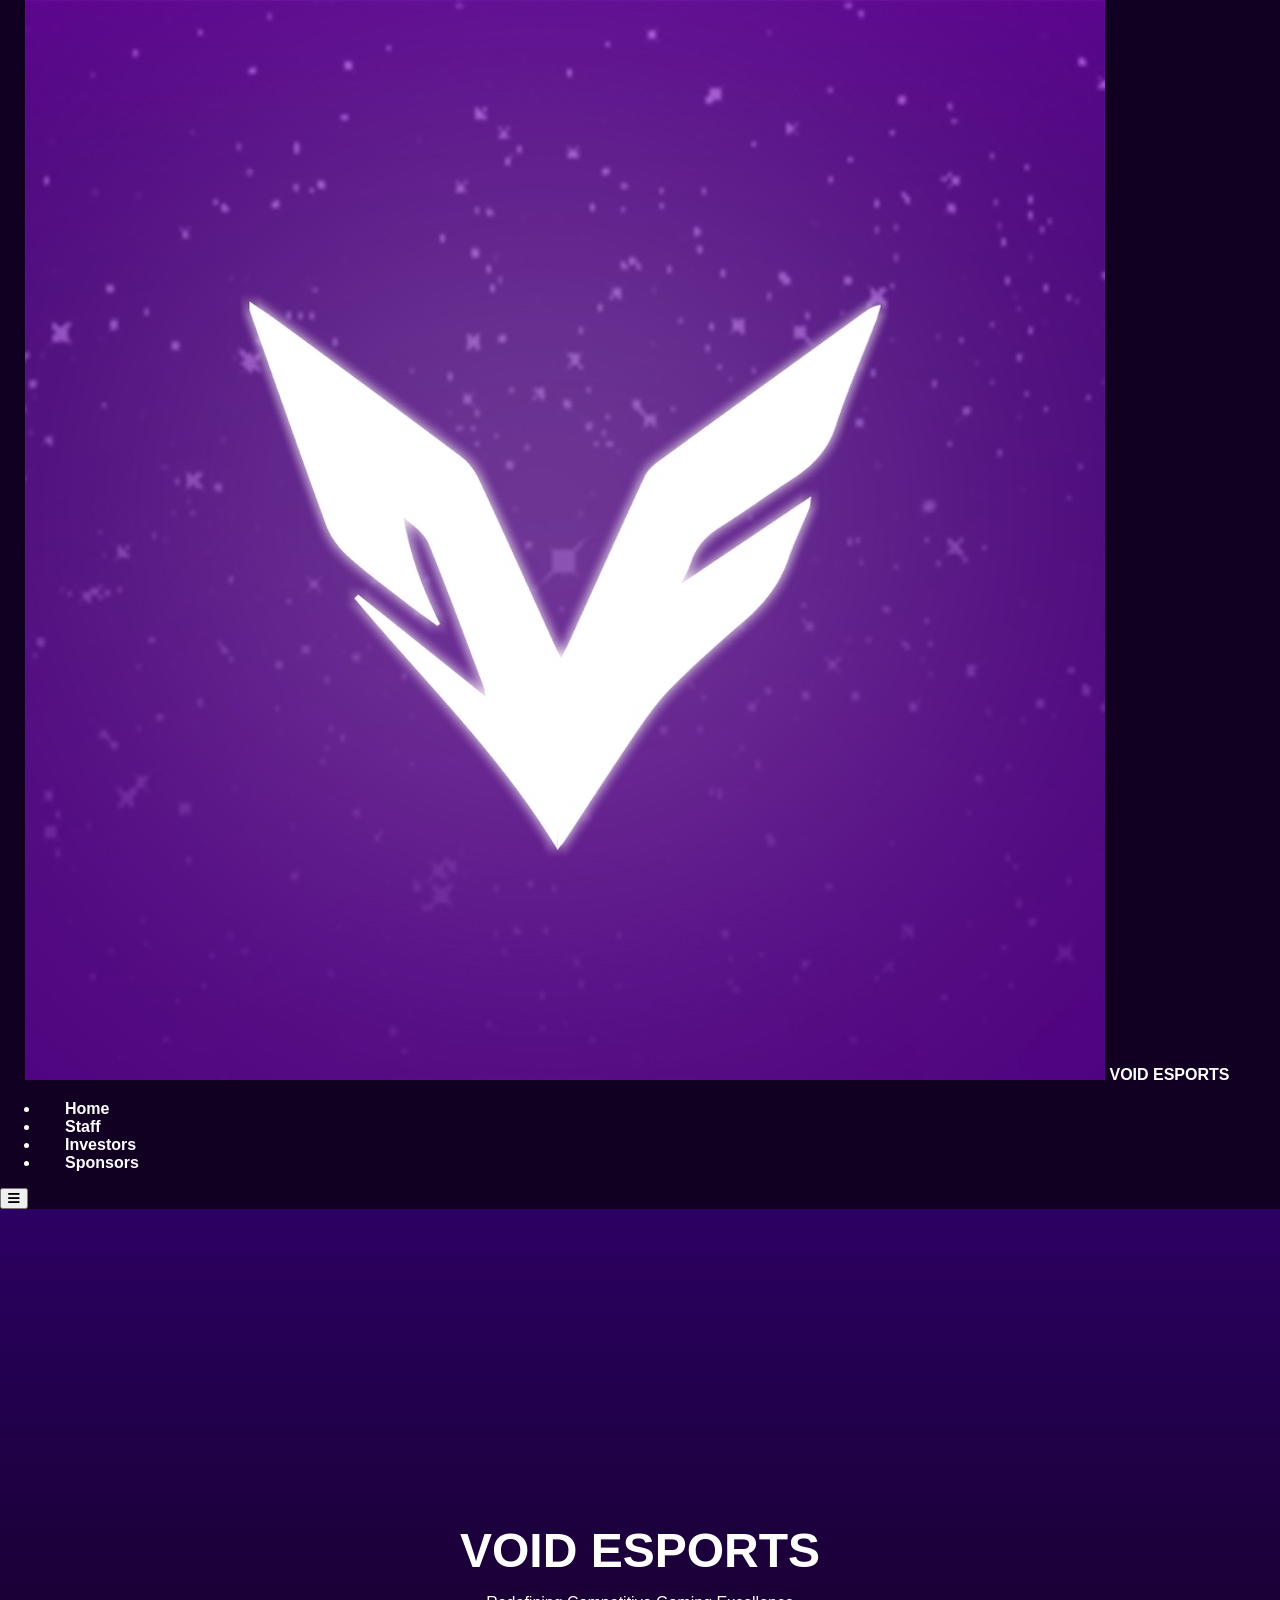
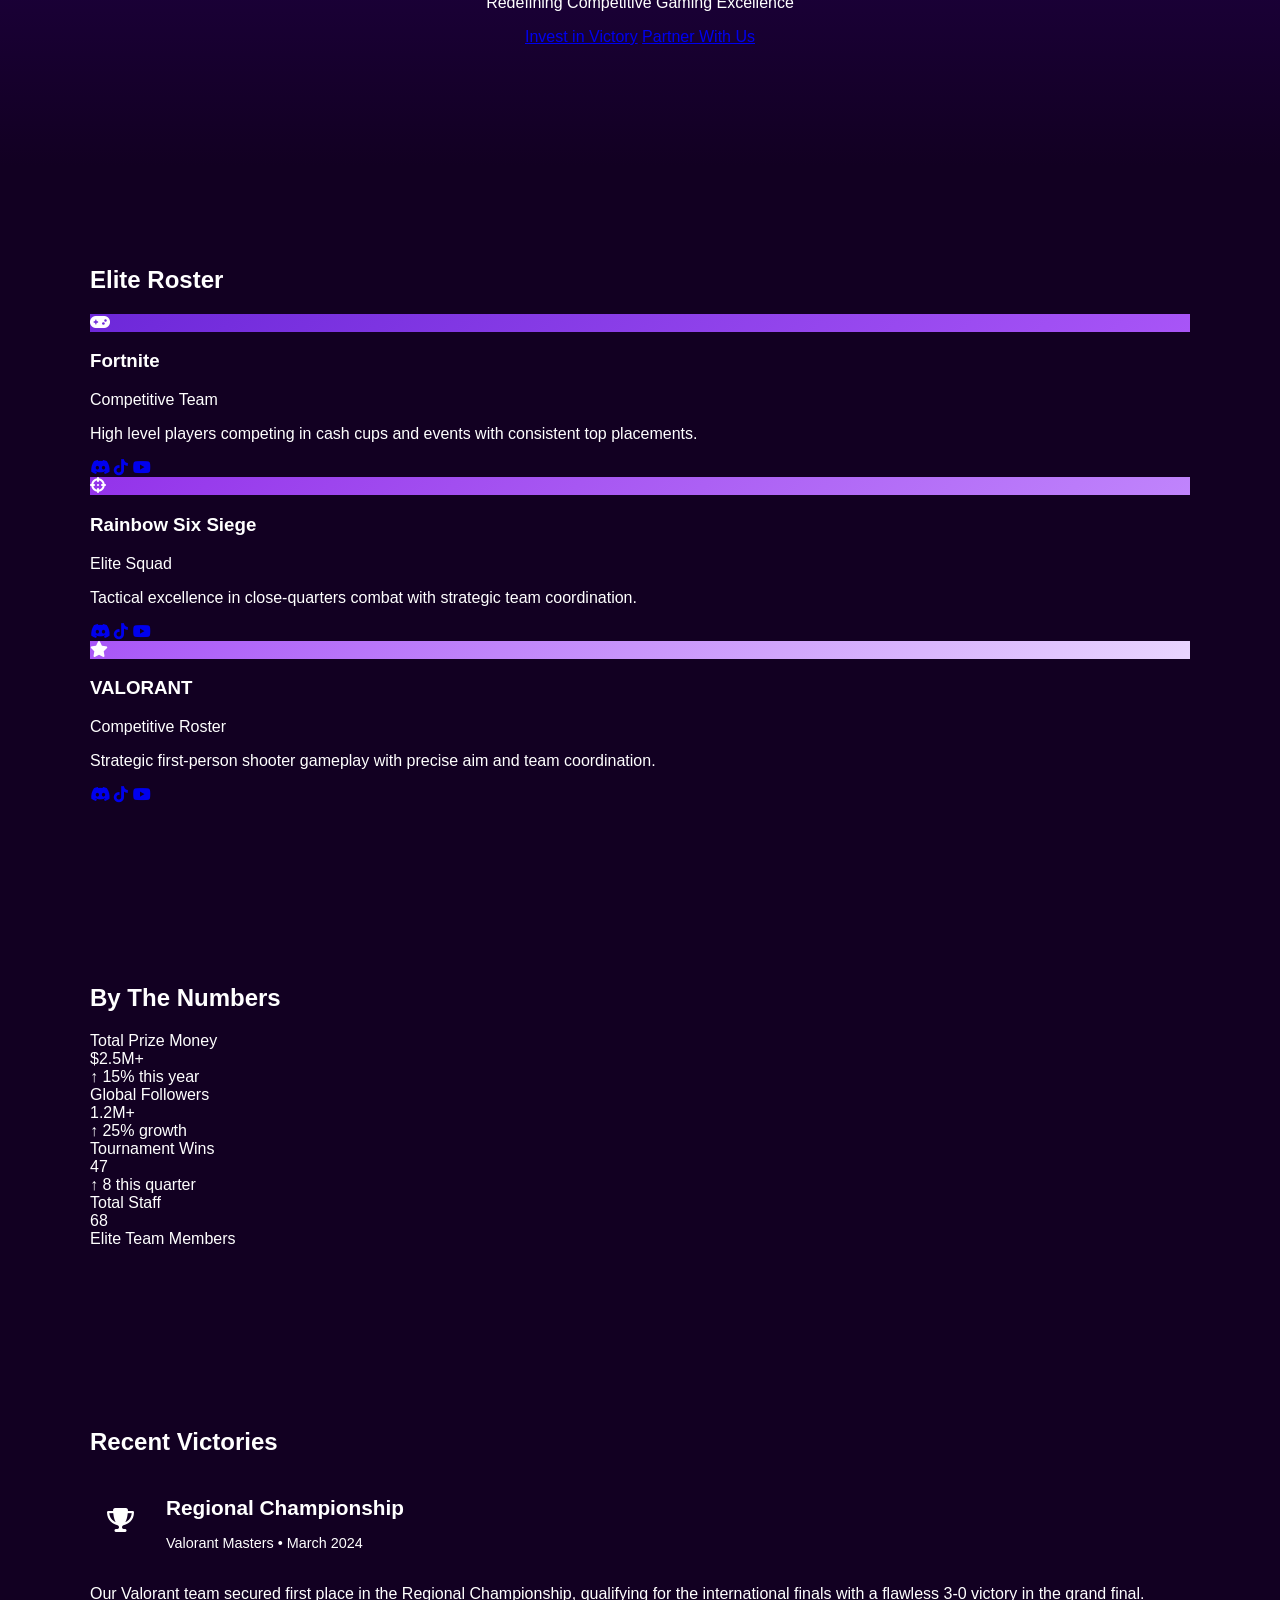
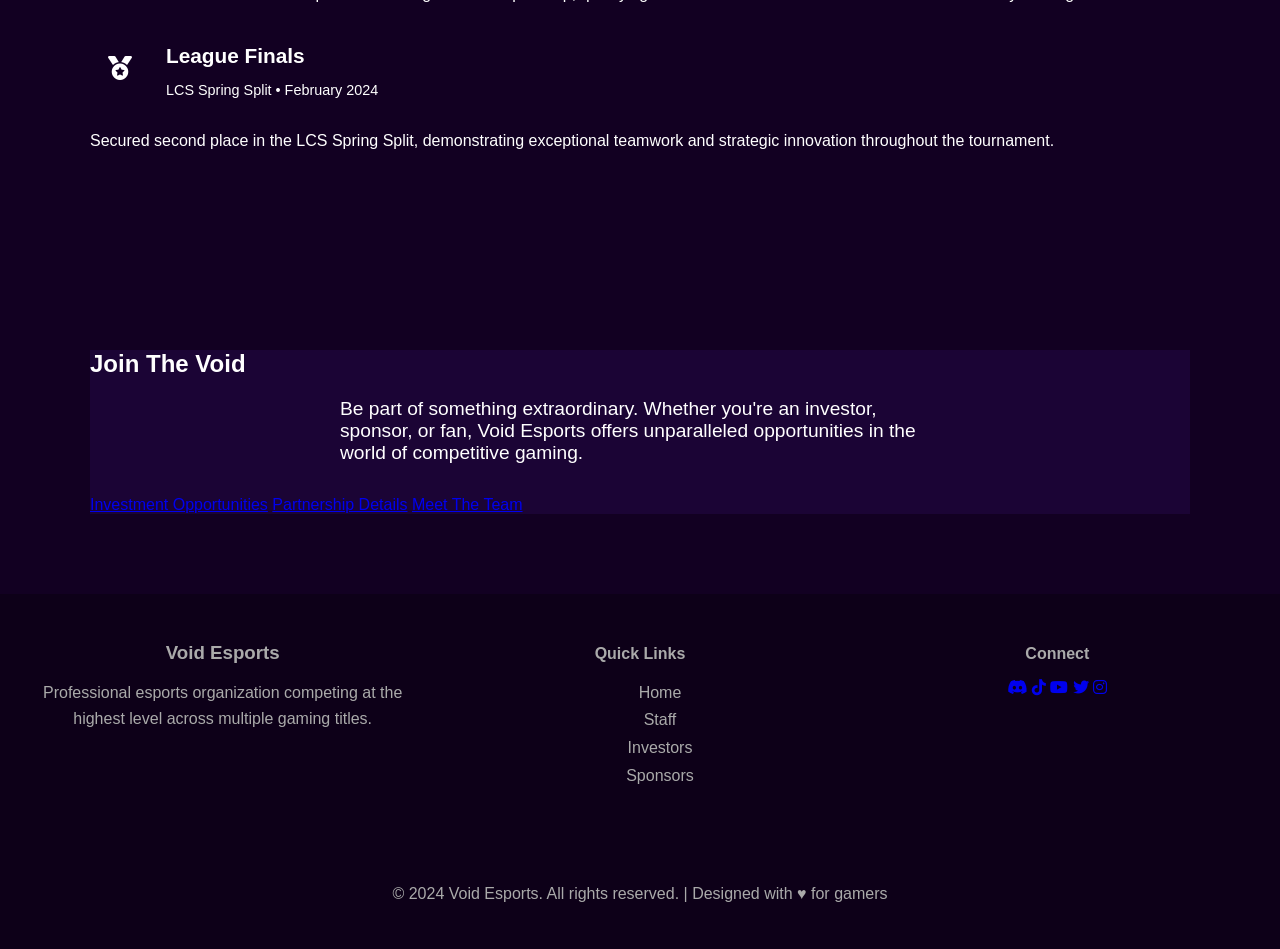
==== commit 3a54ed13: "Update index.html" ====
--- a/index.html
+++ b/index.html
@@ -1,67 +1,218 @@
 <!DOCTYPE html>
-<html>
+<html lang="en">
 <head>
-<title>Void Esports</title>
-<link rel="stylesheet" href="style.css">
+    <meta charset="UTF-8">
+    <meta name="viewport" content="width=device-width, initial-scale=1.0">
+    <meta name="description" content="Void Esports - Professional esports organization competing at the highest level">
+    <meta name="keywords" content="esports, void esports, professional gaming, competitive gaming">
+    <meta name="theme-color" content="#6d28d9">
+    <title>Void Esports - Redefining Competitive Excellence</title>
+    
+    <!-- Fonts -->
+    <link rel="preconnect" href="https://fonts.googleapis.com">
+    <link rel="preconnect" href="https://fonts.gstatic.com" crossorigin>
+    <link href="https://fonts.googleapis.com/css2?family=Inter:wght@300;400;500;600;700;800;900&family=Space+Grotesk:wght@400;500;600;700&display=swap" rel="stylesheet">
+    
+    <!-- Icons -->
+    <link rel="stylesheet" href="https://cdnjs.cloudflare.com/ajax/libs/font-awesome/6.4.0/css/all.min.css">
+    
+    <!-- Styles -->
+    <link rel="stylesheet" href="style.css">
 </head>
-
 <body>
-
-<header>
-<img src="assets/logo.png">
-
-<nav>
-<a href="index.html">Home</a>
-<a href="staff.html">Staff</a>
-<a href="investors.html">Investors</a>
-<a href="sponsors.html">Sponsors</a>
-</nav>
-</header>
-
-<div class="hero">
-<h1>Void Esports</h1>
-<p>Competitive Gaming • Content • Community</p>
-</div>
-
-<section class="section">
-
-<h2>About Us</h2>
-
-<p>
-Void Esports is a competitive gaming organization focused on building talented teams,
-creating engaging content, and growing a strong esports community.
-</p>
-
-</section>
-
-<section class="section">
-
-<h2>Our Divisions</h2>
-
-<div class="cards">
-
-<div class="card">
-<h3>Valorant</h3>
-<p>Competitive roster competing in ranked and tournaments.</p>
-</div>
-
-<div class="card">
-<h3>Fortnite</h3>
-<p>High level players competing in cash cups and events.</p>
-</div>
-
-<div class="card">
-<h3>Content</h3>
-<p>Creators producing TikTok and social content.</p>
-</div>
-
-</div>
-
-</section>
-
-<footer>
-Void Esports © 2026
-</footer>
-
+    <!-- Scroll Progress Bar -->
+    <div class="scroll-progress" id="scrollProgress"></div>
+
+    <!-- Navigation -->
+    <nav class="navbar" id="navbar">
+        <div class="nav-container">
+            <a href="index.html" class="logo">
+                <img src="assets/logo(2).png" alt="Void Esports" onerror="this.style.display='none'">
+                <span>VOID ESPORTS</span>
+            </a>
+            <ul class="nav-links" id="navLinks">
+                <li><a href="index.html" class="nav-link active">Home</a></li>
+                <li><a href="staff.html" class="nav-link">Staff</a></li>
+                <li><a href="investors.html" class="nav-link">Investors</a></li>
+                <li><a href="sponsors.html" class="nav-link">Sponsors</a></li>
+            </ul>
+            <button class="mobile-menu-toggle" id="mobileMenuToggle">
+                <i class="fas fa-bars"></i>
+            </button>
+        </div>
+    </nav>
+
+    <!-- Hero Section -->
+    <section class="hero">
+        <canvas id="particles-canvas"></canvas>
+        <div class="hero-content fade-in">
+            <h1 class="hero-title" data-text="VOID ESPORTS">VOID ESPORTS</h1>
+            <p class="hero-subtitle">Redefining Competitive Gaming Excellence</p>
+            <div class="hero-buttons">
+                <a href="investors.html" class="neon-button">Invest in Victory</a>
+                <a href="sponsors.html" class="neon-button">Partner With Us</a>
+            </div>
+        </div>
+        <div class="scroll-indicator">
+            <div class="scroll-arrow"></div>
+        </div>
+    </section>
+
+    <!-- Featured Teams -->
+    <section class="section">
+        <h2 class="section-title floating-element">Elite Roster</h2>
+        <div class="grid grid-3">
+            <div class="glass-card team-card floating-element">
+                <div class="team-avatar glow-effect" style="background: linear-gradient(135deg, #6d28d9, #a855f7);">
+                    <i class="fas fa-gamepad"></i>
+                </div>
+                <h3 class="team-name">Fortnite</h3>
+                <p class="team-role">Competitive Team</p>
+                <p class="team-bio">High level players competing in cash cups and events with consistent top placements.</p>
+                <div class="social-links">
+                    <a href="#" class="social-link"><i class="fab fa-discord"></i></a>
+                    <a href="#" class="social-link"><i class="fab fa-tiktok"></i></a>
+                    <a href="#" class="social-link"><i class="fab fa-youtube"></i></a>
+                </div>
+            </div>
+            <div class="glass-card team-card floating-element-delayed">
+                <div class="team-avatar glow-effect" style="background: linear-gradient(135deg, #9333ea, #c084fc);">
+                    <i class="fas fa-crosshairs"></i>
+                </div>
+                <h3 class="team-name">Rainbow Six Siege</h3>
+                <p class="team-role">Elite Squad</p>
+                <p class="team-bio">Tactical excellence in close-quarters combat with strategic team coordination.</p>
+                <div class="social-links">
+                    <a href="#" class="social-link"><i class="fab fa-discord"></i></a>
+                    <a href="#" class="social-link"><i class="fab fa-tiktok"></i></a>
+                    <a href="#" class="social-link"><i class="fab fa-youtube"></i></a>
+                </div>
+            </div>
+            <div class="glass-card team-card floating-element">
+                <div class="team-avatar glow-effect" style="background: linear-gradient(135deg, #a855f7, #e9d5ff);">
+                    <i class="fas fa-star"></i>
+                </div>
+                <h3 class="team-name">VALORANT</h3>
+                <p class="team-role">Competitive Roster</p>
+                <p class="team-bio">Strategic first-person shooter gameplay with precise aim and team coordination.</p>
+                <div class="social-links">
+                    <a href="#" class="social-link"><i class="fab fa-discord"></i></a>
+                    <a href="#" class="social-link"><i class="fab fa-tiktok"></i></a>
+                    <a href="#" class="social-link"><i class="fab fa-youtube"></i></a>
+                </div>
+            </div>
+        </div>
+    </section>
+
+    <!-- Organization Stats -->
+    <section class="section">
+        <h2 class="section-title floating-element">By The Numbers</h2>
+        <div class="analytics-grid">
+            <div class="stat-card pulse-element">
+                <div class="stat-label">Total Prize Money</div>
+                <div class="stat-value">$2.5M+</div>
+                <div class="stat-change positive">↑ 15% this year</div>
+            </div>
+            <div class="stat-card pulse-element">
+                <div class="stat-label">Global Followers</div>
+                <div class="stat-value">1.2M+</div>
+                <div class="stat-change positive">↑ 25% growth</div>
+            </div>
+            <div class="stat-card pulse-element">
+                <div class="stat-label">Tournament Wins</div>
+                <div class="stat-value">47</div>
+                <div class="stat-change positive">↑ 8 this quarter</div>
+            </div>
+            <div class="stat-card pulse-element">
+                <div class="stat-label">Total Staff</div>
+                <div class="stat-value">68</div>
+                <div class="stat-change positive">Elite Team Members</div>
+            </div>
+        </div>
+    </section>
+
+    <!-- Recent Achievements -->
+    <section class="section">
+        <h2 class="section-title">Recent Victories</h2>
+        <div class="grid grid-2">
+            <div class="glass-card achievement-card">
+                <div style="display: flex; align-items: center; gap: 1rem; margin-bottom: 1rem;">
+                    <div style="width: 60px; height: 60px; background: var(--gradient-primary); border-radius: 50%; display: flex; align-items: center; justify-content: center;">
+                        <i class="fas fa-trophy" style="color: white; font-size: 1.5rem;"></i>
+                    </div>
+                    <div>
+                        <h3 style="color: var(--accent-purple); font-size: 1.3rem; margin-bottom: 0.3rem;">Regional Championship</h3>
+                        <p style="color: var(--text-secondary); font-size: 0.9rem;">Valorant Masters • March 2024</p>
+                    </div>
+                </div>
+                <p style="color: var(--text-secondary); line-height: 1.6;">Our Valorant team secured first place in the Regional Championship, qualifying for the international finals with a flawless 3-0 victory in the grand final.</p>
+            </div>
+            <div class="glass-card achievement-card">
+                <div style="display: flex; align-items: center; gap: 1rem; margin-bottom: 1rem;">
+                    <div style="width: 60px; height: 60px; background: var(--gradient-secondary); border-radius: 50%; display: flex; align-items: center; justify-content: center;">
+                        <i class="fas fa-medal" style="color: white; font-size: 1.5rem;"></i>
+                    </div>
+                    <div>
+                        <h3 style="color: var(--accent-purple); font-size: 1.3rem; margin-bottom: 0.3rem;">League Finals</h3>
+                        <p style="color: var(--text-secondary); font-size: 0.9rem;">LCS Spring Split • February 2024</p>
+                    </div>
+                </div>
+                <p style="color: var(--text-secondary); line-height: 1.6;">Secured second place in the LCS Spring Split, demonstrating exceptional teamwork and strategic innovation throughout the tournament.</p>
+            </div>
+        </div>
+    </section>
+
+    <!-- Call to Action -->
+    <section class="section">
+        <div class="glass-card cta-card" style="background: rgba(109, 40, 217, 0.1);">
+            <h2 class="section-title">Join The Void</h2>
+            <p style="color: var(--text-secondary); font-size: 1.2rem; margin-bottom: 2rem; max-width: 600px; margin-left: auto; margin-right: auto;">
+                Be part of something extraordinary. Whether you're an investor, sponsor, or fan, Void Esports offers unparalleled opportunities in the world of competitive gaming.
+            </p>
+            <div class="hero-buttons">
+                <a href="investors.html" class="neon-button">Investment Opportunities</a>
+                <a href="sponsors.html" class="neon-button">Partnership Details</a>
+                <a href="staff.html" class="neon-button">Meet The Team</a>
+            </div>
+        </div>
+    </section>
+
+    <!-- Footer -->
+    <footer>
+        <div class="nav-container">
+            <div style="display: grid; grid-template-columns: repeat(auto-fit, minmax(250px, 1fr)); gap: 2rem; margin-bottom: 2rem;">
+                <div>
+                    <h3 style="color: var(--accent-purple); margin-bottom: 1rem;">Void Esports</h3>
+                    <p style="color: var(--text-secondary); line-height: 1.6;">Professional esports organization competing at the highest level across multiple gaming titles.</p>
+                </div>
+                <div>
+                    <h4 style="color: var(--text-primary); margin-bottom: 1rem;">Quick Links</h4>
+                    <ul style="list-style: none;">
+                        <li><a href="index.html" style="color: var(--text-secondary); text-decoration: none; display: block; padding: 0.3rem 0;">Home</a></li>
+                        <li><a href="staff.html" style="color: var(--text-secondary); text-decoration: none; display: block; padding: 0.3rem 0;">Staff</a></li>
+                        <li><a href="investors.html" style="color: var(--text-secondary); text-decoration: none; display: block; padding: 0.3rem 0;">Investors</a></li>
+                        <li><a href="sponsors.html" style="color: var(--text-secondary); text-decoration: none; display: block; padding: 0.3rem 0;">Sponsors</a></li>
+                    </ul>
+                </div>
+                <div>
+                    <h4 style="color: var(--text-primary); margin-bottom: 1rem;">Connect</h4>
+                    <div class="social-links">
+                        <a href="#" class="social-link"><i class="fab fa-discord"></i></a>
+                        <a href="#" class="social-link"><i class="fab fa-tiktok"></i></a>
+                        <a href="#" class="social-link"><i class="fab fa-youtube"></i></a>
+                        <a href="#" class="social-link"><i class="fab fa-twitter"></i></a>
+                        <a href="#" class="social-link"><i class="fab fa-instagram"></i></a>
+                    </div>
+                </div>
+            </div>
+            <div style="text-align: center; padding-top: 2rem; border-top: 1px solid var(--glass-border); color: var(--text-secondary);">
+                <p>&copy; 2024 Void Esports. All rights reserved. | Designed with <span style="color: var(--accent-purple);">♥</span> for gamers</p>
+            </div>
+        </div>
+    </footer>
+
+    <!-- Scripts -->
+    <script src="particles.js"></script>
+    <script src="premium-new.js"></script>
 </body>
 </html>
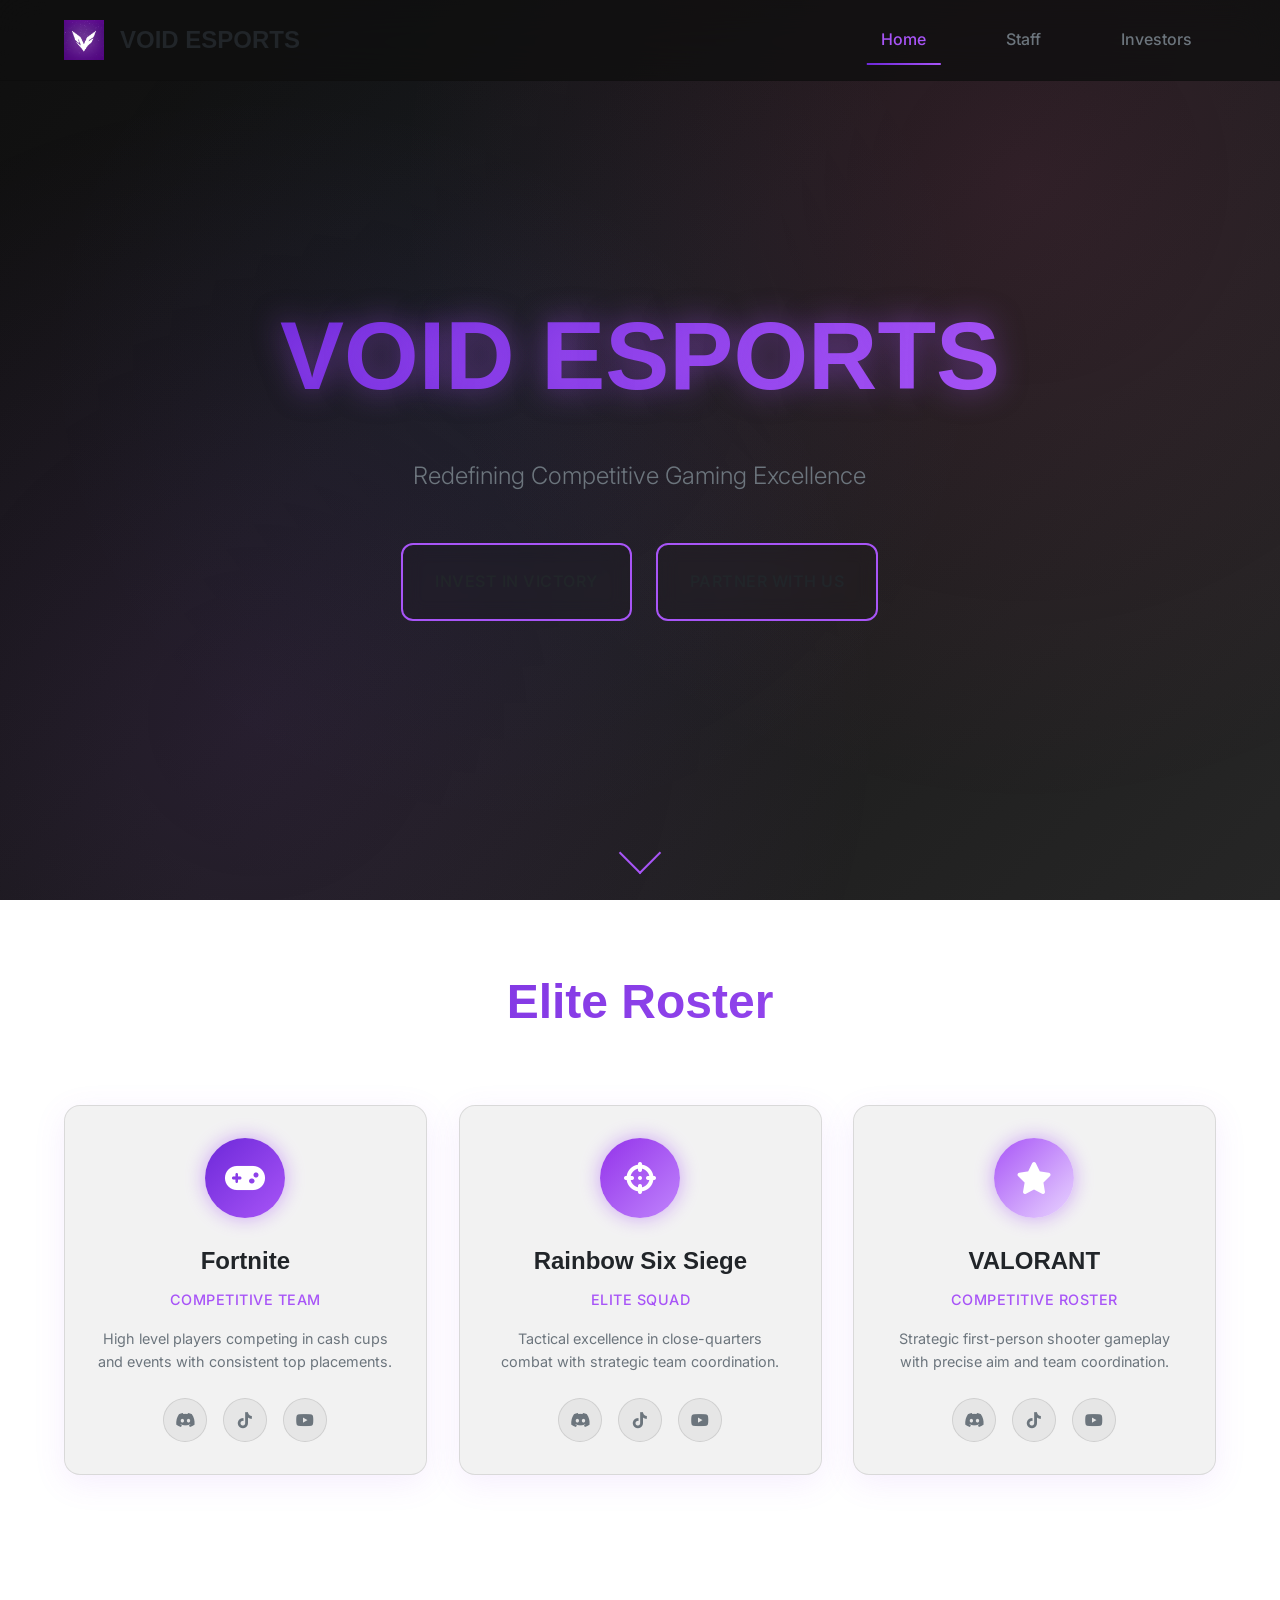
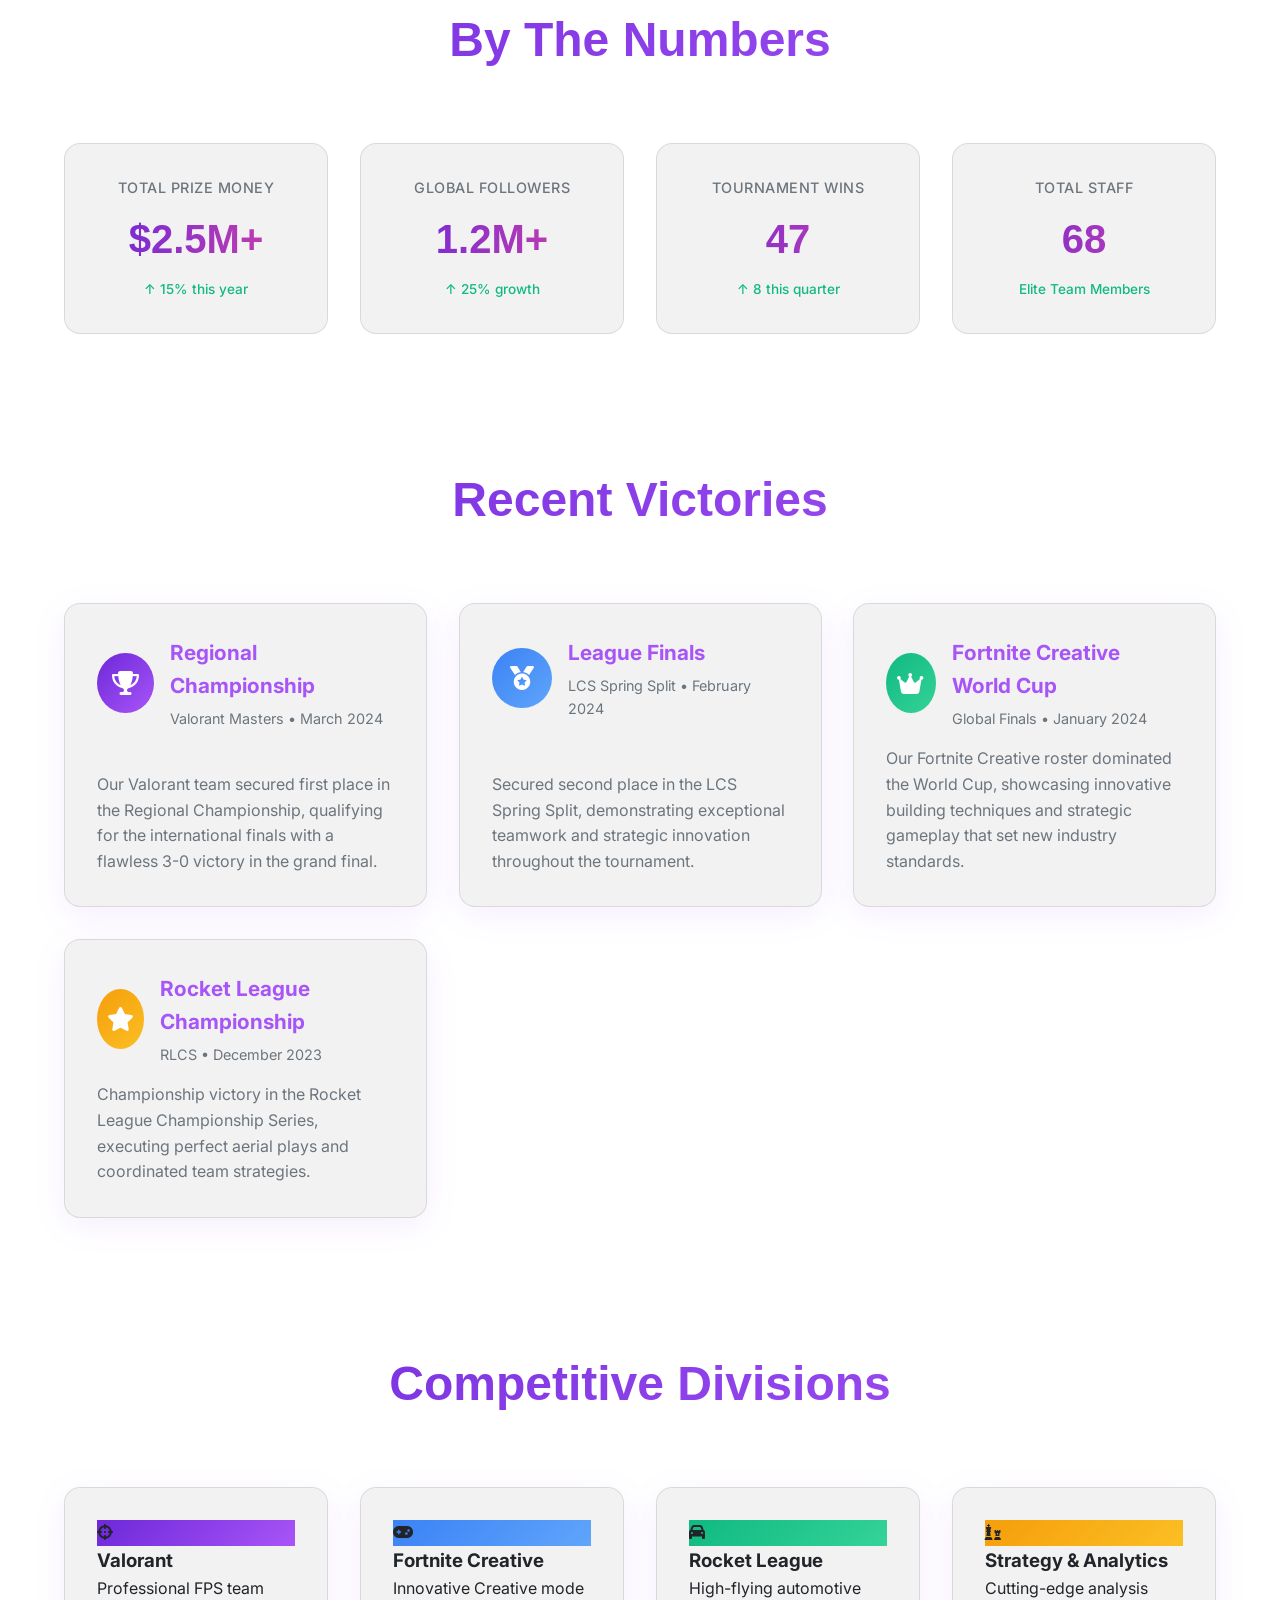
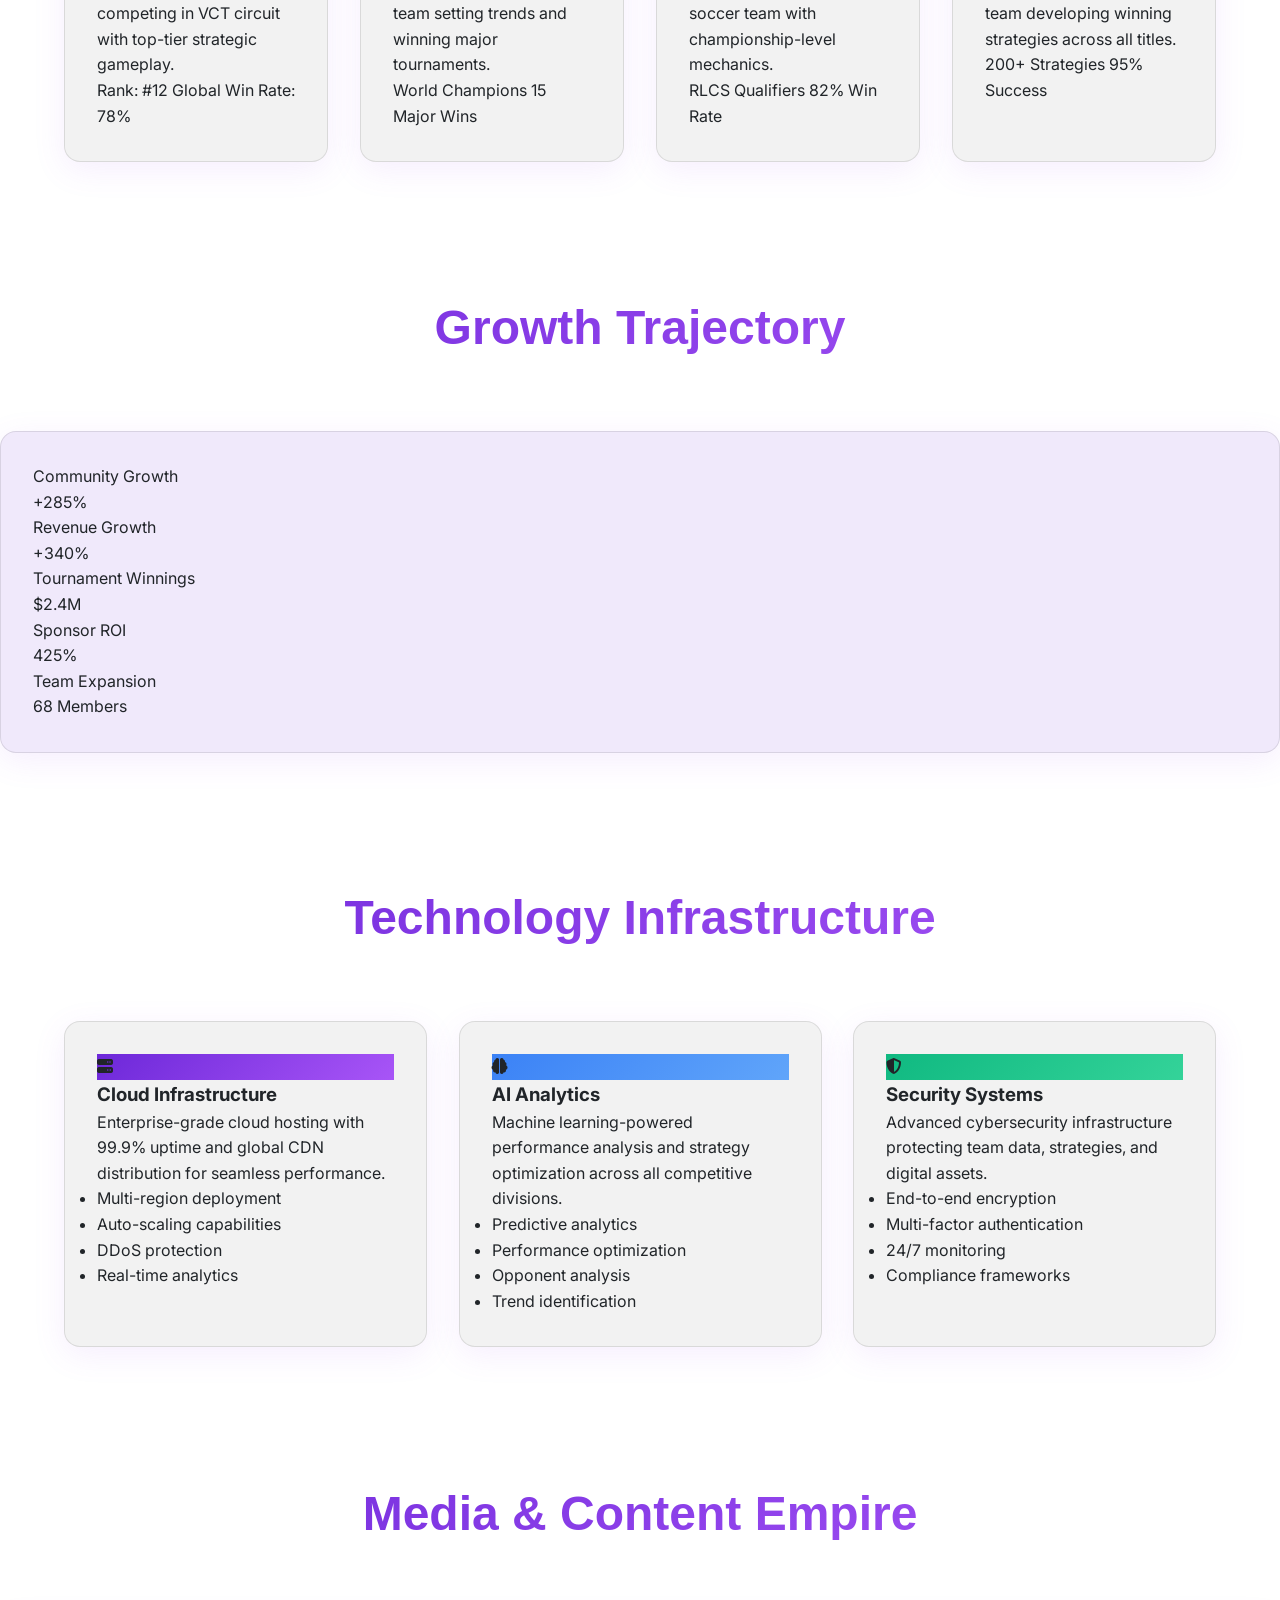
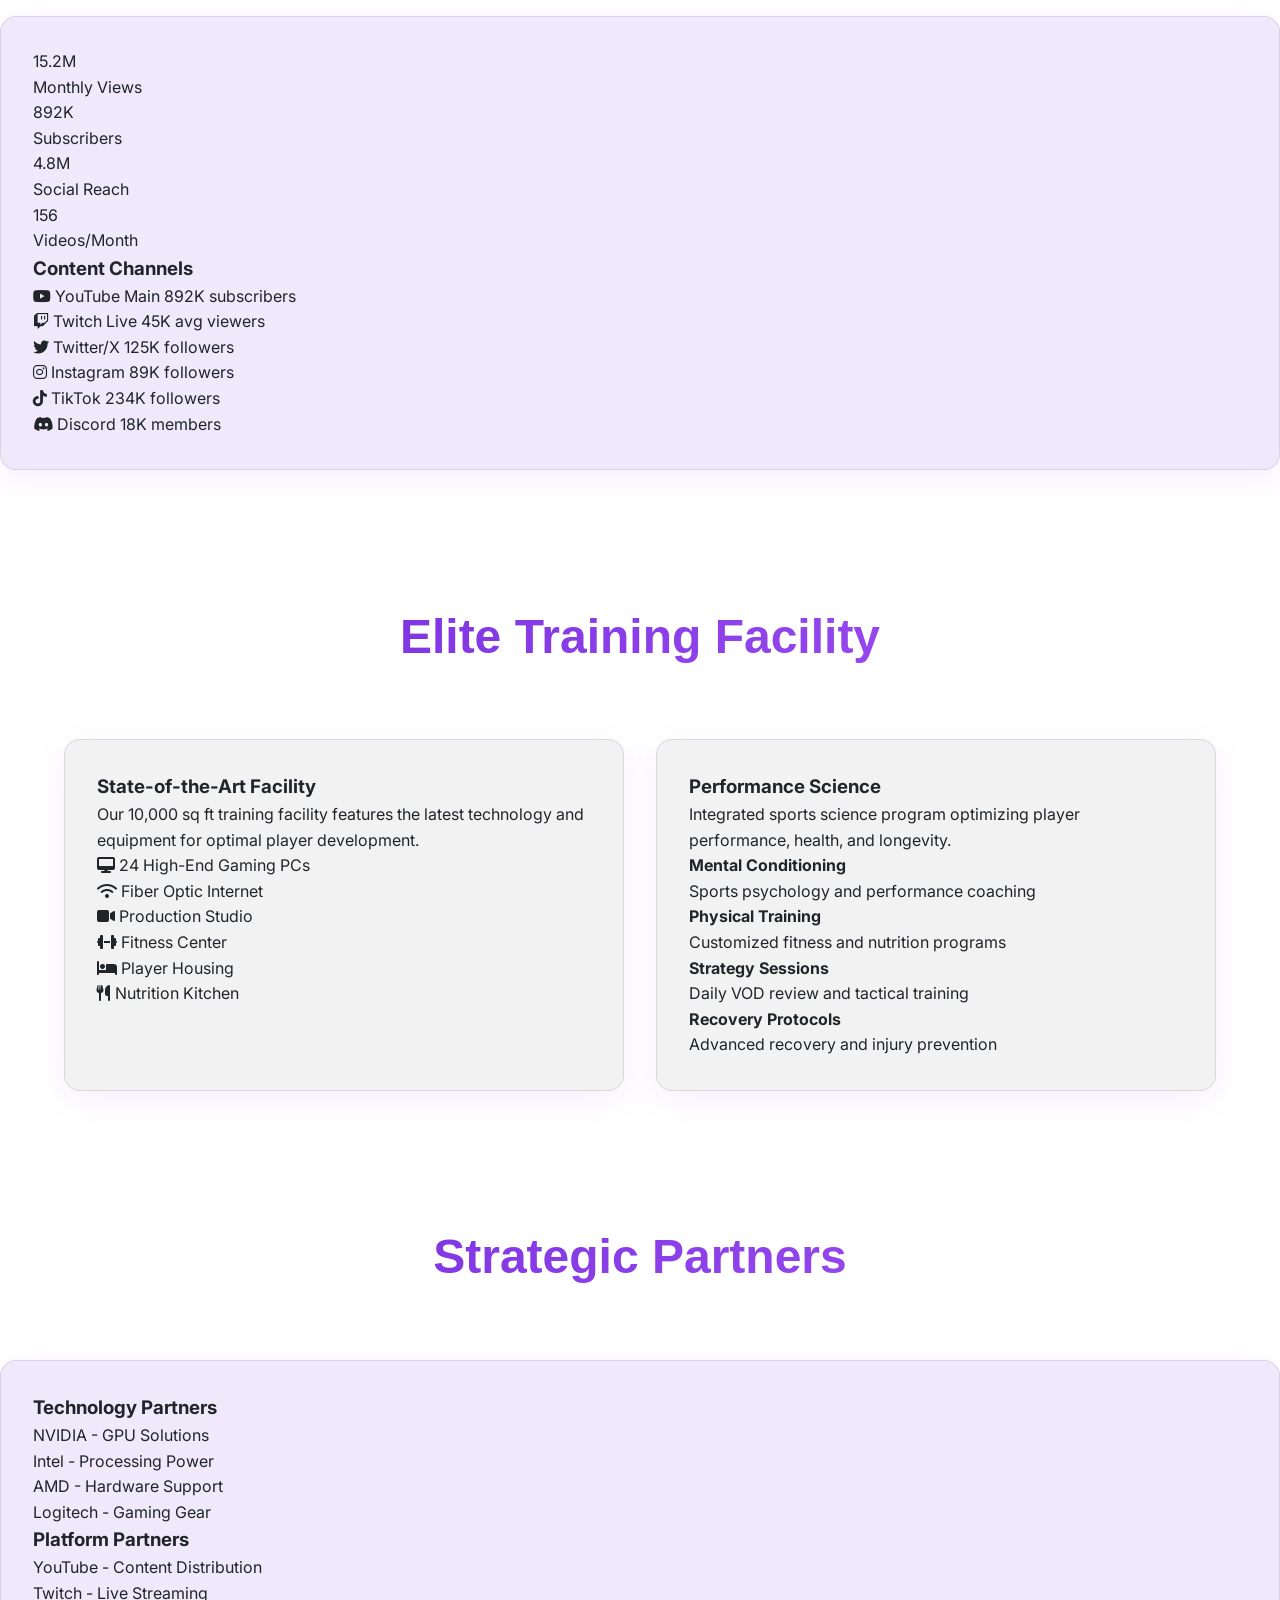
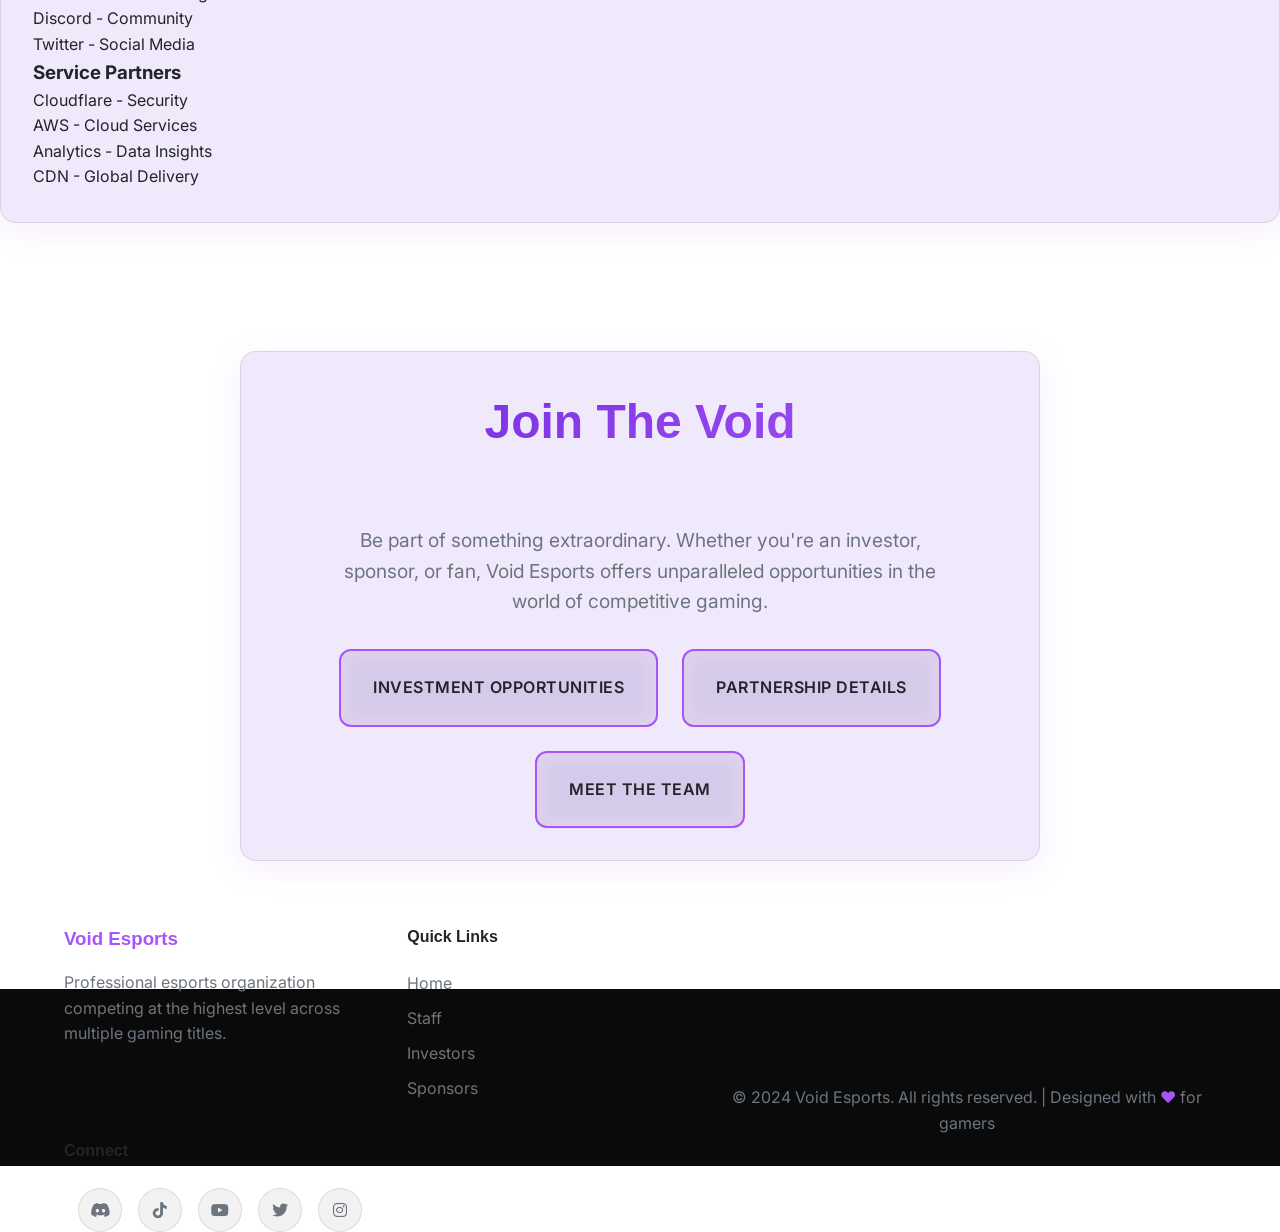
==== commit 8dc3a76b: "Update index.html" ====
--- a/index.html
+++ b/index.html
@@ -34,7 +34,6 @@
                 <li><a href="index.html" class="nav-link active">Home</a></li>
                 <li><a href="staff.html" class="nav-link">Staff</a></li>
                 <li><a href="investors.html" class="nav-link">Investors</a></li>
-                <li><a href="sponsors.html" class="nav-link">Sponsors</a></li>
             </ul>
             <button class="mobile-menu-toggle" id="mobileMenuToggle">
                 <i class="fas fa-bars"></i>
@@ -159,6 +158,326 @@
                 </div>
                 <p style="color: var(--text-secondary); line-height: 1.6;">Secured second place in the LCS Spring Split, demonstrating exceptional teamwork and strategic innovation throughout the tournament.</p>
             </div>
+            <div class="glass-card achievement-card">
+                <div style="display: flex; align-items: center; gap: 1rem; margin-bottom: 1rem;">
+                    <div style="width: 60px; height: 60px; background: linear-gradient(135deg, #10b981, #34d399); border-radius: 50%; display: flex; align-items: center; justify-content: center;">
+                        <i class="fas fa-crown" style="color: white; font-size: 1.5rem;"></i>
+                    </div>
+                    <div>
+                        <h3 style="color: var(--accent-purple); font-size: 1.3rem; margin-bottom: 0.3rem;">Fortnite Creative World Cup</h3>
+                        <p style="color: var(--text-secondary); font-size: 0.9rem;">Global Finals • January 2024</p>
+                    </div>
+                </div>
+                <p style="color: var(--text-secondary); line-height: 1.6;">Our Fortnite Creative roster dominated the World Cup, showcasing innovative building techniques and strategic gameplay that set new industry standards.</p>
+            </div>
+            <div class="glass-card achievement-card">
+                <div style="display: flex; align-items: center; gap: 1rem; margin-bottom: 1rem;">
+                    <div style="width: 60px; height: 60px; background: linear-gradient(135deg, #f59e0b, #fbbf24); border-radius: 50%; display: flex; align-items: center; justify-content: center;">
+                        <i class="fas fa-star" style="color: white; font-size: 1.5rem;"></i>
+                    </div>
+                    <div>
+                        <h3 style="color: var(--accent-purple); font-size: 1.3rem; margin-bottom: 0.3rem;">Rocket League Championship</h3>
+                        <p style="color: var(--text-secondary); font-size: 0.9rem;">RLCS • December 2023</p>
+                    </div>
+                </div>
+                <p style="color: var(--text-secondary); line-height: 1.6;">Championship victory in the Rocket League Championship Series, executing perfect aerial plays and coordinated team strategies.</p>
+            </div>
+        </div>
+    </section>
+
+    <!-- Competitive Divisions -->
+    <section class="section">
+        <h2 class="section-title">Competitive Divisions</h2>
+        <div class="grid grid-4">
+            <div class="glass-card division-card">
+                <div class="division-icon" style="background: linear-gradient(135deg, #6d28d9, #a855f7);">
+                    <i class="fas fa-crosshairs"></i>
+                </div>
+                <h3>Valorant</h3>
+                <p>Professional FPS team competing in VCT circuit with top-tier strategic gameplay.</p>
+                <div class="division-stats">
+                    <span class="stat">Rank: #12 Global</span>
+                    <span class="stat">Win Rate: 78%</span>
+                </div>
+            </div>
+            <div class="glass-card division-card">
+                <div class="division-icon" style="background: linear-gradient(135deg, #3b82f6, #60a5fa);">
+                    <i class="fas fa-gamepad"></i>
+                </div>
+                <h3>Fortnite Creative</h3>
+                <p>Innovative Creative mode team setting trends and winning major tournaments.</p>
+                <div class="division-stats">
+                    <span class="stat">World Champions</span>
+                    <span class="stat">15 Major Wins</span>
+                </div>
+            </div>
+            <div class="glass-card division-card">
+                <div class="division-icon" style="background: linear-gradient(135deg, #10b981, #34d399);">
+                    <i class="fas fa-car"></i>
+                </div>
+                <h3>Rocket League</h3>
+                <p>High-flying automotive soccer team with championship-level mechanics.</p>
+                <div class="division-stats">
+                    <span class="stat">RLCS Qualifiers</span>
+                    <span class="stat">82% Win Rate</span>
+                </div>
+            </div>
+            <div class="glass-card division-card">
+                <div class="division-icon" style="background: linear-gradient(135deg, #f59e0b, #fbbf24);">
+                    <i class="fas fa-chess"></i>
+                </div>
+                <h3>Strategy & Analytics</h3>
+                <p>Cutting-edge analysis team developing winning strategies across all titles.</p>
+                <div class="division-stats">
+                    <span class="stat">200+ Strategies</span>
+                    <span class="stat">95% Success</span>
+                </div>
+            </div>
+        </div>
+    </section>
+
+    <!-- Organization Growth Metrics -->
+    <section class="section">
+        <h2 class="section-title">Growth Trajectory</h2>
+        <div class="glass-card" style="background: rgba(109, 40, 217, 0.1);">
+            <div class="growth-metrics">
+                <div class="metric-row">
+                    <div class="metric-label">Community Growth</div>
+                    <div class="metric-bar">
+                        <div class="metric-fill" style="width: 85%; background: var(--gradient-primary);"></div>
+                    </div>
+                    <div class="metric-value">+285%</div>
+                </div>
+                <div class="metric-row">
+                    <div class="metric-label">Revenue Growth</div>
+                    <div class="metric-bar">
+                        <div class="metric-fill" style="width: 92%; background: var(--gradient-secondary);"></div>
+                    </div>
+                    <div class="metric-value">+340%</div>
+                </div>
+                <div class="metric-row">
+                    <div class="metric-label">Tournament Winnings</div>
+                    <div class="metric-bar">
+                        <div class="metric-fill" style="width: 78%; background: linear-gradient(135deg, #10b981, #34d399);"></div>
+                    </div>
+                    <div class="metric-value">$2.4M</div>
+                </div>
+                <div class="metric-row">
+                    <div class="metric-label">Sponsor ROI</div>
+                    <div class="metric-bar">
+                        <div class="metric-fill" style="width: 88%; background: linear-gradient(135deg, #f59e0b, #fbbf24);"></div>
+                    </div>
+                    <div class="metric-value">425%</div>
+                </div>
+                <div class="metric-row">
+                    <div class="metric-label">Team Expansion</div>
+                    <div class="metric-bar">
+                        <div class="metric-fill" style="width: 75%; background: linear-gradient(135deg, #ef4444, #f87171);"></div>
+                    </div>
+                    <div class="metric-value">68 Members</div>
+                </div>
+            </div>
+        </div>
+    </section>
+
+    <!-- Technology Infrastructure -->
+    <section class="section">
+        <h2 class="section-title">Technology Infrastructure</h2>
+        <div class="grid grid-3">
+            <div class="glass-card tech-card">
+                <div class="tech-icon" style="background: linear-gradient(135deg, #6d28d9, #a855f7);">
+                    <i class="fas fa-server"></i>
+                </div>
+                <h3>Cloud Infrastructure</h3>
+                <p>Enterprise-grade cloud hosting with 99.9% uptime and global CDN distribution for seamless performance.</p>
+                <ul class="tech-features">
+                    <li>Multi-region deployment</li>
+                    <li>Auto-scaling capabilities</li>
+                    <li>DDoS protection</li>
+                    <li>Real-time analytics</li>
+                </ul>
+            </div>
+            <div class="glass-card tech-card">
+                <div class="tech-icon" style="background: linear-gradient(135deg, #3b82f6, #60a5fa);">
+                    <i class="fas fa-brain"></i>
+                </div>
+                <h3>AI Analytics</h3>
+                <p>Machine learning-powered performance analysis and strategy optimization across all competitive divisions.</p>
+                <ul class="tech-features">
+                    <li>Predictive analytics</li>
+                    <li>Performance optimization</li>
+                    <li>Opponent analysis</li>
+                    <li>Trend identification</li>
+                </ul>
+            </div>
+            <div class="glass-card tech-card">
+                <div class="tech-icon" style="background: linear-gradient(135deg, #10b981, #34d399);">
+                    <i class="fas fa-shield-alt"></i>
+                </div>
+                <h3>Security Systems</h3>
+                <p>Advanced cybersecurity infrastructure protecting team data, strategies, and digital assets.</p>
+                <ul class="tech-features">
+                    <li>End-to-end encryption</li>
+                    <li>Multi-factor authentication</li>
+                    <li>24/7 monitoring</li>
+                    <li>Compliance frameworks</li>
+                </ul>
+            </div>
+        </div>
+    </section>
+
+    <!-- Media & Content -->
+    <section class="section">
+        <h2 class="section-title">Media & Content Empire</h2>
+        <div class="glass-card" style="background: rgba(109, 40, 217, 0.1);">
+            <div class="media-stats">
+                <div class="media-stat">
+                    <div class="media-number">15.2M</div>
+                    <div class="media-label">Monthly Views</div>
+                </div>
+                <div class="media-stat">
+                    <div class="media-number">892K</div>
+                    <div class="media-label">Subscribers</div>
+                </div>
+                <div class="media-stat">
+                    <div class="media-number">4.8M</div>
+                    <div class="media-label">Social Reach</div>
+                </div>
+                <div class="media-stat">
+                    <div class="media-number">156</div>
+                    <div class="media-label">Videos/Month</div>
+                </div>
+            </div>
+            <div class="content-channels">
+                <h3>Content Channels</h3>
+                <div class="channel-grid">
+                    <div class="channel-item">
+                        <i class="fab fa-youtube"></i>
+                        <span>YouTube Main</span>
+                        <span class="channel-stats">892K subscribers</span>
+                    </div>
+                    <div class="channel-item">
+                        <i class="fab fa-twitch"></i>
+                        <span>Twitch Live</span>
+                        <span class="channel-stats">45K avg viewers</span>
+                    </div>
+                    <div class="channel-item">
+                        <i class="fab fa-twitter"></i>
+                        <span>Twitter/X</span>
+                        <span class="channel-stats">125K followers</span>
+                    </div>
+                    <div class="channel-item">
+                        <i class="fab fa-instagram"></i>
+                        <span>Instagram</span>
+                        <span class="channel-stats">89K followers</span>
+                    </div>
+                    <div class="channel-item">
+                        <i class="fab fa-tiktok"></i>
+                        <span>TikTok</span>
+                        <span class="channel-stats">234K followers</span>
+                    </div>
+                    <div class="channel-item">
+                        <i class="fab fa-discord"></i>
+                        <span>Discord</span>
+                        <span class="channel-stats">18K members</span>
+                    </div>
+                </div>
+            </div>
+        </div>
+    </section>
+
+    <!-- Training & Development -->
+    <section class="section">
+        <h2 class="section-title">Elite Training Facility</h2>
+        <div class="grid grid-2">
+            <div class="glass-card training-card">
+                <h3>State-of-the-Art Facility</h3>
+                <p>Our 10,000 sq ft training facility features the latest technology and equipment for optimal player development.</p>
+                <div class="facility-features">
+                    <div class="feature-item">
+                        <i class="fas fa-desktop"></i>
+                        <span>24 High-End Gaming PCs</span>
+                    </div>
+                    <div class="feature-item">
+                        <i class="fas fa-wifi"></i>
+                        <span>Fiber Optic Internet</span>
+                    </div>
+                    <div class="feature-item">
+                        <i class="fas fa-video"></i>
+                        <span>Production Studio</span>
+                    </div>
+                    <div class="feature-item">
+                        <i class="fas fa-dumbbell"></i>
+                        <span>Fitness Center</span>
+                    </div>
+                    <div class="feature-item">
+                        <i class="fas fa-bed"></i>
+                        <span>Player Housing</span>
+                    </div>
+                    <div class="feature-item">
+                        <i class="fas fa-utensils"></i>
+                        <span>Nutrition Kitchen</span>
+                    </div>
+                </div>
+            </div>
+            <div class="glass-card training-card">
+                <h3>Performance Science</h3>
+                <p>Integrated sports science program optimizing player performance, health, and longevity.</p>
+                <div class="performance-programs">
+                    <div class="program-item">
+                        <h4>Mental Conditioning</h4>
+                        <p>Sports psychology and performance coaching</p>
+                    </div>
+                    <div class="program-item">
+                        <h4>Physical Training</h4>
+                        <p>Customized fitness and nutrition programs</p>
+                    </div>
+                    <div class="program-item">
+                        <h4>Strategy Sessions</h4>
+                        <p>Daily VOD review and tactical training</p>
+                    </div>
+                    <div class="program-item">
+                        <h4>Recovery Protocols</h4>
+                        <p>Advanced recovery and injury prevention</p>
+                    </div>
+                </div>
+            </div>
+        </div>
+    </section>
+
+    <!-- Global Partners -->
+    <section class="section">
+        <h2 class="section-title">Strategic Partners</h2>
+        <div class="glass-card" style="background: rgba(109, 40, 217, 0.1);">
+            <div class="partners-grid">
+                <div class="partner-category">
+                    <h3>Technology Partners</h3>
+                    <div class="partner-list">
+                        <div class="partner-item">NVIDIA - GPU Solutions</div>
+                        <div class="partner-item">Intel - Processing Power</div>
+                        <div class="partner-item">AMD - Hardware Support</div>
+                        <div class="partner-item">Logitech - Gaming Gear</div>
+                    </div>
+                </div>
+                <div class="partner-category">
+                    <h3>Platform Partners</h3>
+                    <div class="partner-list">
+                        <div class="partner-item">YouTube - Content Distribution</div>
+                        <div class="partner-item">Twitch - Live Streaming</div>
+                        <div class="partner-item">Discord - Community</div>
+                        <div class="partner-item">Twitter - Social Media</div>
+                    </div>
+                </div>
+                <div class="partner-category">
+                    <h3>Service Partners</h3>
+                    <div class="partner-list">
+                        <div class="partner-item">Cloudflare - Security</div>
+                        <div class="partner-item">AWS - Cloud Services</div>
+                        <div class="partner-item">Analytics - Data Insights</div>
+                        <div class="partner-item">CDN - Global Delivery</div>
+                    </div>
+                </div>
+            </div>
         </div>
     </section>
 
--- a/style.css
+++ b/style.css
@@ -1,70 +1,1796 @@
-body{
-margin:0;
-font-family:Arial, Helvetica, sans-serif;
-background:#120022;
-color:white;
-}
-
-header{
-background:#1a0033;
-padding:20px 40px;
-display:flex;
-align-items:center;
-justify-content:space-between;
-}
-
-header img{
-height:50px;
-}
-
-nav a{
-color:white;
-text-decoration:none;
-margin-left:25px;
-font-weight:bold;
-}
-
-nav a:hover{
-color:#b97aff;
-}
-
-.hero{
-text-align:center;
-padding:120px 20px;
-background:linear-gradient(180deg,#2b0063,#120022);
-}
-
-.hero h1{
-font-size:48px;
-margin-bottom:10px;
-}
-
-.section{
-padding:80px 20px;
-max-width:1100px;
-margin:auto;
-}
-
-.cards{
-display:grid;
-grid-template-columns:repeat(auto-fit,minmax(250px,1fr));
-gap:25px;
-}
-
-.card{
-background:#1a0033;
-padding:25px;
-border-radius:10px;
-}
-
-footer{
-text-align:center;
-padding:30px;
-background:#0d0018;
-color:#aaa;
-}
-
-.chart{
-max-width:900px;
-margin:auto;
-}
+/* Void Esports - Premium CSS Framework */
+/* Ultra Modern Esports Organization Styling */
+
+/* CSS Variables */
+:root {
+  /* Primary Colors */
+  --primary-purple: #6d28d9;
+  --primary-purple-dark: #5b21b6;
+  --primary-purple-light: #8b5cf6;
+  --accent-purple: #a855f7;
+  --accent-purple-light: #c084fc;
+  --accent-purple-lighter: #e9d5ff;
+  --neon-purple: #9333ea;
+  --neon-pink: #ec4899;
+  --neon-blue: #3b82f6;
+  
+  /* Secondary Colors */
+  --secondary-blue: #3b82f6;
+  --secondary-blue-dark: #2563eb;
+  --secondary-blue-light: #60a5fa;
+  
+  /* Dark Theme Colors */
+  --bg-primary: #0f0f0f;
+  --bg-secondary: #1a1a1a;
+  --bg-tertiary: #262626;
+  --darker-bg: #0a0a0a;
+  
+  /* Text Colors */
+  --text-primary: #ffffff;
+  --text-secondary: #a1a1aa;
+  --text-muted: #71717a;
+  --text-dim: #52525b;
+  
+  /* Glass Effect */
+  --glass-bg: rgba(255, 255, 255, 0.03);
+  --glass-bg-hover: rgba(255, 255, 255, 0.08);
+  --glass-bg-strong: rgba(255, 255, 255, 0.12);
+  --glass-border: rgba(255, 255, 255, 0.08);
+  --glass-border-hover: rgba(255, 255, 255, 0.15);
+  --glass-shadow: 0 8px 32px rgba(168, 85, 247, 0.1);
+  --glass-shadow-hover: 0 12px 48px rgba(168, 85, 247, 0.2);
+  
+  /* Gradients */
+  --gradient-primary: linear-gradient(135deg, #6d28d9, #a855f7);
+  --gradient-secondary: linear-gradient(135deg, #3b82f6, #60a5fa);
+  --gradient-accent: linear-gradient(135deg, #a855f7, #c084fc);
+  --gradient-hero: linear-gradient(135deg, #0f0f0f, #1a1a1a, #262626);
+  --gradient-neon: linear-gradient(135deg, #9333ea, #ec4899, #3b82f6);
+  --gradient-glass: linear-gradient(135deg, rgba(255, 255, 255, 0.1), rgba(255, 255, 255, 0.05));
+  --gradient-animated: linear-gradient(270deg, #6d28d9, #a855f7, #ec4899, #6d28d9);
+  
+  /* Shadows */
+  --shadow-sm: 0 2px 4px rgba(0, 0, 0, 0.1);
+  --shadow-md: 0 4px 6px rgba(0, 0, 0, 0.1);
+  --shadow-lg: 0 10px 15px rgba(0, 0, 0, 0.1);
+  --shadow-xl: 0 20px 25px rgba(0, 0, 0, 0.1);
+  --shadow-neon: 0 0 20px rgba(168, 85, 247, 0.5);
+  --shadow-neon-hover: 0 0 30px rgba(168, 85, 247, 0.8);
+  --shadow-neon-pink: 0 0 25px rgba(236, 72, 153, 0.6);
+  --shadow-neon-blue: 0 0 25px rgba(59, 130, 246, 0.6);
+  --shadow-glass: 0 8px 32px rgba(168, 85, 247, 0.15);
+  --shadow-glass-hover: 0 16px 64px rgba(168, 85, 247, 0.25);
+  
+  /* Transitions */
+  --transition-fast: 0.15s ease;
+  --transition-normal: 0.3s ease;
+  --transition-slow: 0.5s ease;
+  
+  /* Spacing */
+  --spacing-xs: 0.5rem;
+  --spacing-sm: 1rem;
+  --spacing-md: 1.5rem;
+  --spacing-lg: 2rem;
+  --spacing-xl: 3rem;
+  --spacing-2xl: 4rem;
+  
+  /* Border Radius */
+  --radius-sm: 0.375rem;
+  --radius-md: 0.5rem;
+  --radius-lg: 0.75rem;
+  --radius-xl: 1rem;
+  --radius-2xl: 1.5rem;
+  
+  /* Typography */
+  --font-primary: 'Inter', sans-serif;
+  --font-display: 'Space Grotesk', sans-serif;
+  
+  /* Z-index */
+  --z-dropdown: 1000;
+  --z-sticky: 1020;
+  --z-fixed: 1030;
+  --z-modal-backdrop: 1040;
+  --z-modal: 1050;
+  --z-popover: 1060;
+  --z-tooltip: 1070;
+  
+  /* Performance Optimizations */
+  --will-change-auto: auto;
+  --will-change-transform: transform;
+  --transform-gpu: translateZ(0);
+  
+  /* Enhanced Color Palette */
+  --success-green: #10b981;
+  --warning-yellow: #f59e0b;
+  --error-red: #ef4444;
+  --info-cyan: #06b6d4;
+}
+
+/* Reset and Base Styles */
+* {
+  margin: 0;
+  padding: 0;
+  box-sizing: border-box;
+}
+
+html {
+  scroll-behavior: smooth;
+  font-size: 16px;
+}
+
+body {
+  font-family: var(--font-primary);
+  background: var(--bg-primary);
+  color: var(--text-primary);
+  line-height: 1.6;
+  overflow-x: hidden;
+  -webkit-font-smoothing: antialiased;
+  -moz-osx-font-smoothing: grayscale;
+  position: relative;
+}
+
+body::before {
+  content: '';
+  position: fixed;
+  top: 0;
+  left: 0;
+  width: 100%;
+  height: 100%;
+  background: 
+    radial-gradient(circle at 20% 80%, rgba(168, 85, 247, 0.1) 0%, transparent 50%),
+    radial-gradient(circle at 80% 20%, rgba(236, 72, 153, 0.1) 0%, transparent 50%),
+    radial-gradient(circle at 40% 40%, rgba(59, 130, 246, 0.05) 0%, transparent 50%);
+  pointer-events: none;
+  z-index: 1;
+}
+
+/* Scroll Progress Bar */
+.scroll-progress {
+  position: fixed;
+  top: 0;
+  left: 0;
+  width: 0%;
+  height: 3px;
+  background: var(--gradient-primary);
+  z-index: var(--z-fixed);
+  transition: width 0.1s ease;
+  box-shadow: var(--shadow-neon);
+}
+
+/* Navigation */
+.navbar {
+  position: fixed;
+  top: 0;
+  left: 0;
+  right: 0;
+  z-index: var(--z-fixed);
+  background: rgba(15, 15, 15, 0.8);
+  backdrop-filter: blur(20px);
+  border-bottom: 1px solid var(--glass-border);
+  transition: all var(--transition-normal);
+}
+
+.navbar.scrolled {
+  background: rgba(15, 15, 15, 0.95);
+  box-shadow: var(--shadow-lg);
+}
+
+.nav-container {
+  max-width: 1200px;
+  margin: 0 auto;
+  padding: 0 var(--spacing-md);
+  display: flex;
+  align-items: center;
+  justify-content: space-between;
+  height: 80px;
+}
+
+.logo {
+  display: flex;
+  align-items: center;
+  gap: var(--spacing-sm);
+  text-decoration: none;
+  font-family: var(--font-display);
+  font-weight: 700;
+  font-size: 1.5rem;
+  color: var(--text-primary);
+  transition: all var(--transition-normal);
+}
+
+.logo img {
+  height: 40px;
+  width: auto;
+  transition: all var(--transition-normal);
+}
+
+.logo:hover {
+  transform: translateY(-2px);
+  text-shadow: 0 0 20px rgba(168, 85, 247, 0.8);
+}
+
+.nav-links {
+  display: flex;
+  list-style: none;
+  gap: var(--spacing-lg);
+  align-items: center;
+}
+
+.nav-link {
+  text-decoration: none;
+  color: var(--text-secondary);
+  font-weight: 500;
+  padding: var(--spacing-sm) var(--spacing-md);
+  border-radius: var(--radius-md);
+  transition: all var(--transition-normal);
+  position: relative;
+  overflow: hidden;
+}
+
+.nav-link::before {
+  content: '';
+  position: absolute;
+  bottom: 0;
+  left: 50%;
+  width: 0;
+  height: 2px;
+  background: var(--gradient-primary);
+  transition: all var(--transition-normal);
+  transform: translateX(-50%);
+}
+
+.nav-link:hover {
+  color: var(--text-primary);
+  background: var(--glass-bg-hover);
+}
+
+.nav-link.active {
+  color: var(--accent-purple);
+}
+
+.nav-link.active::before {
+  width: 80%;
+}
+
+.mobile-menu-toggle {
+  display: none;
+  background: none;
+  border: none;
+  color: var(--text-primary);
+  font-size: 1.5rem;
+  cursor: pointer;
+  padding: var(--spacing-sm);
+  border-radius: var(--radius-md);
+  transition: all var(--transition-normal);
+}
+
+.mobile-menu-toggle:hover {
+  background: var(--glass-bg-hover);
+}
+
+/* Hero Section */
+.hero {
+  min-height: 100vh;
+  display: flex;
+  align-items: center;
+  justify-content: center;
+  position: relative;
+  background: var(--gradient-hero);
+  overflow: hidden;
+}
+
+#particles-canvas {
+  position: absolute;
+  top: 0;
+  left: 0;
+  width: 100%;
+  height: 100%;
+  z-index: 1;
+}
+
+.hero-content {
+  text-align: center;
+  z-index: 2;
+  max-width: 800px;
+  padding: 0 var(--spacing-md);
+}
+
+.hero-title {
+  font-family: var(--font-display);
+  font-size: clamp(3rem, 8vw, 6rem);
+  font-weight: 900;
+  margin-bottom: var(--spacing-md);
+  background: var(--gradient-primary);
+  -webkit-background-clip: text;
+  -webkit-text-fill-color: transparent;
+  background-clip: text;
+  text-shadow: 0 0 30px rgba(168, 85, 247, 0.5);
+  animation: glow 2s ease-in-out infinite alternate;
+}
+
+.hero-subtitle {
+  font-size: clamp(1.2rem, 3vw, 1.5rem);
+  color: var(--text-secondary);
+  margin-bottom: var(--spacing-xl);
+  font-weight: 300;
+}
+
+.hero-buttons {
+  display: flex;
+  gap: var(--spacing-md);
+  justify-content: center;
+  flex-wrap: wrap;
+}
+
+.scroll-indicator {
+  position: absolute;
+  bottom: var(--spacing-lg);
+  left: 50%;
+  transform: translateX(-50%);
+  z-index: 2;
+}
+
+.scroll-arrow {
+  width: 30px;
+  height: 30px;
+  border-right: 2px solid var(--accent-purple);
+  border-bottom: 2px solid var(--accent-purple);
+  transform: rotate(45deg);
+  animation: bounce 2s infinite;
+}
+
+/* Buttons */
+.neon-button {
+  display: inline-block;
+  padding: var(--spacing-md) var(--spacing-lg);
+  background: var(--glass-bg);
+  border: 2px solid var(--accent-purple);
+  border-radius: var(--radius-lg);
+  color: var(--text-primary);
+  text-decoration: none;
+  font-weight: 600;
+  text-align: center;
+  transition: all var(--transition-normal);
+  position: relative;
+  overflow: hidden;
+  backdrop-filter: blur(10px);
+  text-transform: uppercase;
+  letter-spacing: 0.5px;
+}
+
+.neon-button::before {
+  content: '';
+  position: absolute;
+  top: 0;
+  left: -100%;
+  width: 100%;
+  height: 100%;
+  background: var(--gradient-primary);
+  transition: left var(--transition-normal);
+  z-index: -1;
+}
+
+.neon-button:hover {
+  color: var(--text-primary);
+  border-color: var(--accent-purple-light);
+  box-shadow: var(--shadow-neon);
+  transform: translateY(-2px);
+}
+
+.neon-button:hover::before {
+  left: 0;
+}
+
+/* Section Styles */
+.section {
+  padding: var(--spacing-2xl) 0;
+  position: relative;
+}
+
+.section-title {
+  font-family: var(--font-display);
+  font-size: clamp(2rem, 5vw, 3rem);
+  font-weight: 800;
+  text-align: center;
+  margin-bottom: var(--spacing-2xl);
+  background: var(--gradient-primary);
+  -webkit-background-clip: text;
+  -webkit-text-fill-color: transparent;
+  background-clip: text;
+}
+
+/* Grid System */
+.grid {
+  display: grid;
+  gap: var(--spacing-lg);
+  max-width: 1200px;
+  margin: 0 auto;
+  padding: 0 var(--spacing-md);
+}
+
+.grid-2 {
+  grid-template-columns: repeat(auto-fit, minmax(300px, 1fr));
+}
+
+.grid-3 {
+  grid-template-columns: repeat(auto-fit, minmax(280px, 1fr));
+}
+
+.grid-4 {
+  grid-template-columns: repeat(auto-fit, minmax(250px, 1fr));
+}
+
+/* Glass Cards */
+.glass-card {
+  background: var(--glass-bg);
+  backdrop-filter: blur(20px);
+  -webkit-backdrop-filter: blur(20px);
+  border: 1px solid var(--glass-border);
+  border-radius: var(--radius-xl);
+  padding: var(--spacing-lg);
+  transition: all var(--transition-normal);
+  position: relative;
+  overflow: hidden;
+  box-shadow: var(--glass-shadow);
+  will-change: transform, box-shadow;
+  transform: var(--transform-gpu);
+}
+
+.glass-card::before {
+  content: '';
+  position: absolute;
+  top: 0;
+  left: 0;
+  right: 0;
+  height: 1px;
+  background: var(--gradient-neon);
+  opacity: 0;
+  transition: opacity var(--transition-normal);
+  pointer-events: none;
+}
+
+.glass-card::after {
+  content: '';
+  position: absolute;
+  top: -50%;
+  left: -50%;
+  width: 200%;
+  height: 200%;
+  background: var(--gradient-glass);
+  opacity: 0;
+  transition: opacity var(--transition-normal);
+  pointer-events: none;
+}
+
+.glass-card:hover {
+  background: var(--glass-bg-hover);
+  border-color: var(--glass-border-hover);
+  transform: translateY(-8px) scale(1.02);
+  box-shadow: var(--shadow-glass-hover);
+  will-change: transform, box-shadow;
+}
+
+.glass-card:hover::before {
+  opacity: 1;
+}
+
+.glass-card:hover::after {
+  opacity: 0.1;
+}
+
+/* Team Cards */
+.team-card {
+  text-align: center;
+  will-change: transform;
+}
+
+.team-avatar {
+  width: 80px;
+  height: 80px;
+  border-radius: 50%;
+  margin: 0 auto var(--spacing-md);
+  display: flex;
+  align-items: center;
+  justify-content: center;
+  font-size: 2rem;
+  color: white;
+  box-shadow: var(--shadow-neon);
+  transition: all var(--transition-normal);
+  position: relative;
+  overflow: hidden;
+  will-change: transform, box-shadow;
+}
+
+.team-avatar::before {
+  content: '';
+  position: absolute;
+  top: -50%;
+  left: -50%;
+  width: 200%;
+  height: 200%;
+  background: linear-gradient(45deg, transparent, rgba(255, 255, 255, 0.3), transparent);
+  transform: rotate(45deg);
+  transition: all 0.5s;
+  opacity: 0;
+  pointer-events: none;
+}
+
+.team-card:hover .team-avatar {
+  transform: scale(1.15) rotate(5deg);
+  box-shadow: var(--shadow-neon-hover), var(--shadow-neon-pink);
+}
+
+.team-card:hover .team-avatar::before {
+  animation: shine 0.5s ease-in-out;
+}
+
+@keyframes shine {
+  0% {
+    transform: translateX(-100%) translateY(-100%) rotate(45deg);
+    opacity: 0;
+  }
+  50% {
+    opacity: 1;
+  }
+  100% {
+    transform: translateX(100%) translateY(100%) rotate(45deg);
+    opacity: 0;
+  }
+}
+
+.team-name {
+  font-family: var(--font-display);
+  font-size: 1.5rem;
+  font-weight: 700;
+  margin-bottom: var(--spacing-xs);
+  color: var(--text-primary);
+  transition: color var(--transition-normal);
+}
+
+.team-card:hover .team-name {
+  background: var(--gradient-animated);
+  background-size: 400% 400%;
+  -webkit-background-clip: text;
+  -webkit-text-fill-color: transparent;
+  background-clip: text;
+  animation: gradientShift 3s ease infinite;
+}
+
+.team-role {
+  color: var(--accent-purple);
+  font-weight: 500;
+  margin-bottom: var(--spacing-sm);
+  font-size: 0.9rem;
+  text-transform: uppercase;
+  letter-spacing: 0.5px;
+  transition: color var(--transition-normal);
+}
+
+.team-card:hover .team-role {
+  color: var(--accent-purple-light);
+}
+
+.team-bio {
+  color: var(--text-secondary);
+  line-height: 1.6;
+  margin-bottom: var(--spacing-md);
+  font-size: 0.9rem;
+}
+
+.social-links {
+  display: flex;
+  justify-content: center;
+  gap: var(--spacing-sm);
+  margin-top: var(--spacing-md);
+}
+
+/* Sponsor Tiers */
+.sponsor-tier {
+  background: var(--glass-bg);
+  backdrop-filter: blur(20px);
+  border: 1px solid var(--glass-border);
+  border-radius: var(--radius-xl);
+  padding: var(--spacing-lg);
+  text-align: center;
+  transition: all var(--transition-normal);
+  position: relative;
+  overflow: hidden;
+}
+
+.sponsor-tier.featured {
+  border-color: var(--accent-purple);
+  background: rgba(109, 40, 217, 0.1);
+}
+
+.sponsor-tier.featured::before {
+  content: 'MOST POPULAR';
+  position: absolute;
+  top: 15px;
+  right: -30px;
+  background: var(--gradient-primary);
+  color: white;
+  padding: 0.25rem 3rem;
+  font-size: 0.7rem;
+  font-weight: 600;
+  transform: rotate(45deg);
+  z-index: 1;
+}
+
+.sponsor-tier:hover {
+  transform: translateY(-5px);
+  box-shadow: var(--shadow-xl);
+  border-color: var(--glass-border-hover);
+}
+
+.tier-name {
+  font-family: var(--font-display);
+  font-size: 1.5rem;
+  font-weight: 700;
+  color: var(--text-primary);
+  margin-bottom: var(--spacing-sm);
+}
+
+.tier-price {
+  font-size: 3rem;
+  font-weight: 900;
+  background: var(--gradient-primary);
+  -webkit-background-clip: text;
+  -webkit-text-fill-color: transparent;
+  background-clip: text;
+  margin-bottom: var(--spacing-xs);
+}
+
+.tier-period {
+  color: var(--text-secondary);
+  font-weight: 500;
+  margin-bottom: var(--spacing-lg);
+}
+
+.tier-features {
+  list-style: none;
+  margin-bottom: var(--spacing-lg);
+  text-align: left;
+}
+
+.tier-feature {
+  color: var(--text-secondary);
+  padding: 0.5rem 0;
+  display: flex;
+  align-items: center;
+  gap: 0.5rem;
+}
+
+.tier-feature::before {
+  content: '✓';
+  color: var(--accent-purple);
+  font-weight: bold;
+  font-size: 1.1rem;
+}
+
+/* Staff Cards */
+.staff-card {
+  text-align: center;
+}
+
+.staff-avatar {
+  width: 80px;
+  height: 80px;
+  border-radius: 50%;
+  margin: 0 auto var(--spacing-md);
+  display: flex;
+  align-items: center;
+  justify-content: center;
+  font-size: 2rem;
+  color: white;
+  box-shadow: var(--shadow-neon);
+  transition: all var(--transition-normal);
+}
+
+.staff-card:hover .staff-avatar {
+  transform: scale(1.1);
+  box-shadow: var(--shadow-neon-hover);
+}
+
+.staff-name {
+  font-family: var(--font-display);
+  font-size: 1.5rem;
+  font-weight: 700;
+  margin-bottom: var(--spacing-xs);
+  color: var(--text-primary);
+}
+
+.staff-role {
+  color: var(--accent-purple);
+  font-weight: 500;
+  margin-bottom: var(--spacing-sm);
+  font-size: 1.1rem;
+}
+
+.staff-tags {
+  display: flex;
+  gap: var(--spacing-xs);
+  justify-content: center;
+  margin-bottom: var(--spacing-md);
+  flex-wrap: wrap;
+}
+
+.role-tag {
+  background: rgba(168, 85, 247, 0.1);
+  color: var(--accent-purple);
+  padding: 0.25rem 0.75rem;
+  border-radius: var(--radius-lg);
+  font-size: 0.8rem;
+  font-weight: 500;
+  border: 1px solid rgba(168, 85, 247, 0.2);
+  transition: all var(--transition-normal);
+}
+
+.role-tag:hover {
+  background: rgba(168, 85, 247, 0.2);
+  border-color: rgba(168, 85, 247, 0.4);
+}
+
+.staff-bio {
+  color: var(--text-secondary);
+  margin-bottom: var(--spacing-md);
+  line-height: 1.6;
+  font-size: 0.9rem;
+}
+
+/* Social Links */
+.social-links {
+  display: flex;
+  gap: var(--spacing-sm);
+  justify-content: center;
+}
+
+.social-link {
+  display: flex;
+  align-items: center;
+  justify-content: center;
+  width: 40px;
+  height: 40px;
+  background: var(--glass-bg);
+  border: 1px solid var(--glass-border);
+  border-radius: 50%;
+  color: var(--text-secondary);
+  text-decoration: none;
+  transition: all var(--transition-normal);
+}
+
+.social-link:hover {
+  color: var(--accent-purple);
+  border-color: var(--accent-purple);
+  box-shadow: var(--shadow-neon);
+  transform: translateY(-2px);
+}
+
+/* Analytics Grid */
+.analytics-grid {
+  display: grid;
+  grid-template-columns: repeat(auto-fit, minmax(250px, 1fr));
+  gap: var(--spacing-lg);
+  max-width: 1200px;
+  margin: 0 auto;
+  padding: 0 var(--spacing-md);
+}
+
+.stat-card {
+  background: var(--glass-bg);
+  backdrop-filter: blur(20px);
+  border: 1px solid var(--glass-border);
+  border-radius: var(--radius-xl);
+  padding: var(--spacing-lg);
+  text-align: center;
+  transition: all var(--transition-normal);
+  position: relative;
+  overflow: hidden;
+}
+
+.stat-card::before {
+  content: '';
+  position: absolute;
+  top: 0;
+  left: 0;
+  right: 0;
+  height: 3px;
+  background: var(--gradient-primary);
+  opacity: 0;
+  transition: opacity var(--transition-normal);
+}
+
+.stat-card:hover {
+  transform: translateY(-5px);
+  box-shadow: var(--shadow-xl);
+}
+
+.stat-card:hover::before {
+  opacity: 1;
+}
+
+.stat-label {
+  color: var(--text-secondary);
+  font-size: 0.9rem;
+  font-weight: 500;
+  margin-bottom: var(--spacing-xs);
+  text-transform: uppercase;
+  letter-spacing: 0.5px;
+}
+
+.stat-value {
+  font-family: var(--font-display);
+  font-size: 2.5rem;
+  font-weight: 800;
+  background: var(--gradient-primary);
+  -webkit-background-clip: text;
+  -webkit-text-fill-color: transparent;
+  background-clip: text;
+  margin-bottom: var(--spacing-xs);
+}
+
+.stat-change {
+  font-size: 0.85rem;
+  font-weight: 500;
+}
+
+.stat-change.positive {
+  color: #10b981;
+}
+
+.stat-change.negative {
+  color: #ef4444;
+}
+
+/* Achievement Cards */
+.achievement-card {
+  height: 100%;
+  display: flex;
+  flex-direction: column;
+  justify-content: space-between;
+}
+
+/* CTA Card */
+.cta-card {
+  text-align: center;
+  max-width: 800px;
+  margin: 0 auto;
+}
+
+/* Footer */
+footer {
+  background: var(--darker-bg);
+  border-top: 1px solid var(--glass-border);
+  padding: var(--spacing-2xl) 0 var(--spacing-lg);
+  margin-top: var(--spacing-2xl);
+}
+
+footer h3,
+footer h4 {
+  font-family: var(--font-display);
+  font-weight: 700;
+}
+
+footer a {
+  transition: color var(--transition-normal);
+}
+
+footer a:hover {
+  color: var(--accent-purple);
+}
+
+/* Animations */
+@keyframes glow {
+  from {
+    text-shadow: 0 0 30px rgba(168, 85, 247, 0.5);
+  }
+  to {
+    text-shadow: 0 0 40px rgba(168, 85, 247, 0.8), 0 0 60px rgba(168, 85, 247, 0.6);
+  }
+}
+
+@keyframes bounce {
+  0%, 20%, 50%, 80%, 100% {
+    transform: translateX(-50%) translateY(0) rotate(45deg);
+  }
+  40% {
+    transform: translateX(-50%) translateY(-10px) rotate(45deg);
+  }
+  60% {
+    transform: translateX(-50%) translateY(-5px) rotate(45deg);
+  }
+}
+
+@keyframes fadeInUp {
+  from {
+    opacity: 0;
+    transform: translateY(30px);
+  }
+  to {
+    opacity: 1;
+    transform: translateY(0);
+  }
+}
+
+.fade-in {
+  animation: fadeInUp 1s ease-out;
+}
+
+/* Mobile Responsive */
+@media (max-width: 768px) {
+  .nav-links {
+    display: none;
+    position: absolute;
+    top: 100%;
+    left: 0;
+    right: 0;
+    background: rgba(15, 15, 15, 0.95);
+    backdrop-filter: blur(20px);
+    flex-direction: column;
+    padding: var(--spacing-md);
+    border-top: 1px solid var(--glass-border);
+  }
+  
+  .nav-links.active {
+    display: flex;
+  }
+  
+  .mobile-menu-toggle {
+    display: block;
+  }
+  
+  .hero-buttons {
+    flex-direction: column;
+    align-items: center;
+  }
+  
+  .neon-button {
+    width: 100%;
+    max-width: 300px;
+  }
+  
+  .grid {
+    padding: 0 var(--spacing-sm);
+  }
+  
+  .analytics-grid {
+    padding: 0 var(--spacing-sm);
+  }
+  
+  .section {
+    padding: var(--spacing-xl) 0;
+  }
+
+  .grid-2,
+  .grid-3,
+  .grid-4 {
+    grid-template-columns: 1fr;
+  }
+
+  .sponsor-tier.featured {
+    transform: scale(1);
+  }
+
+  .team-avatar {
+    width: 60px;
+    height: 60px;
+    font-size: 1.5rem;
+  }
+
+  .tier-price {
+    font-size: 2.5rem;
+  }
+
+  .stat-value {
+    font-size: 2rem;
+  }
+
+  .hero-title {
+    font-size: clamp(2.5rem, 12vw, 4rem);
+  }
+
+  .glass-card {
+    padding: var(--spacing-md);
+  }
+
+  .role-tags {
+    justify-content: center;
+  }
+}
+
+@media (max-width: 480px) {
+  .nav-container {
+    padding: 0 var(--spacing-sm);
+  }
+  
+  .hero-content {
+    padding: 0 var(--spacing-sm);
+  }
+  
+  .hero-title {
+    font-size: clamp(2.5rem, 10vw, 4rem);
+  }
+  
+  .glass-card {
+    padding: var(--spacing-md);
+  }
+  
+  .stat-value {
+    font-size: 2rem;
+  }
+}
+
+/* Utility Classes */
+.text-center {
+  text-align: center;
+}
+
+.text-left {
+  text-align: left;
+}
+
+.text-right {
+  text-align: right;
+}
+
+.mb-0 { margin-bottom: 0; }
+.mb-1 { margin-bottom: var(--spacing-xs); }
+.mb-2 { margin-bottom: var(--spacing-sm); }
+.mb-3 { margin-bottom: var(--spacing-md); }
+.mb-4 { margin-bottom: var(--spacing-lg); }
+.mb-5 { margin-bottom: var(--spacing-xl); }
+
+.mt-0 { margin-top: 0; }
+.mt-1 { margin-top: var(--spacing-xs); }
+.mt-2 { margin-top: var(--spacing-sm); }
+.mt-3 { margin-top: var(--spacing-md); }
+.mt-4 { margin-top: var(--spacing-lg); }
+.mt-5 { margin-top: var(--spacing-xl); }
+
+/* Loading States */
+.loading {
+  opacity: 0.6;
+  pointer-events: none;
+}
+
+/* Focus States */
+.neon-button:focus,
+.nav-link:focus,
+.social-link:focus {
+  outline: 2px solid var(--accent-purple);
+  outline-offset: 2px;
+}
+
+/* Print Styles */
+@media print {
+  .navbar,
+  .scroll-progress,
+  .hero-buttons,
+  .mobile-menu-toggle {
+    display: none;
+  }
+  
+  .hero {
+    min-height: auto;
+    padding: var(--spacing-lg) 0;
+  }
+  
+  body {
+    background: white;
+    color: black;
+  }
+  
+  .glass-card {
+    background: white;
+    border: 1px solid #ccc;
+  }
+}
+
+/* Premium UI Components */
+
+/* Sponsor Tiers */
+.sponsor-tier {
+  background: var(--glass-bg);
+  backdrop-filter: blur(20px);
+  border: 1px solid var(--glass-border);
+  border-radius: var(--radius-xl);
+  padding: var(--spacing-lg);
+  text-align: center;
+  transition: all var(--transition-normal);
+  position: relative;
+  overflow: hidden;
+  will-change: transform, box-shadow;
+  transform: var(--transform-gpu);
+}
+
+.sponsor-tier.featured {
+  border-color: var(--accent-purple);
+  background: rgba(168, 85, 247, 0.1);
+  transform: scale(1.05);
+  box-shadow: var(--shadow-neon);
+}
+
+.sponsor-tier.featured::before {
+  content: 'MOST POPULAR';
+  position: absolute;
+  top: 15px;
+  right: -30px;
+  background: var(--gradient-primary);
+  color: white;
+  padding: 5px 40px;
+  font-size: 0.8rem;
+  font-weight: bold;
+  transform: rotate(45deg);
+  z-index: 10;
+}
+
+.sponsor-tier:hover {
+  transform: translateY(-10px) scale(1.02);
+  box-shadow: var(--shadow-glass-hover);
+  border-color: var(--accent-purple);
+}
+
+.tier-name {
+  font-family: var(--font-display);
+  font-size: 1.5rem;
+  font-weight: 700;
+  color: var(--text-primary);
+  margin-bottom: 1rem;
+  transition: background var(--transition-normal);
+}
+
+.sponsor-tier:hover .tier-name {
+  background: var(--gradient-animated);
+  background-size: 400% 400%;
+  -webkit-background-clip: text;
+  -webkit-text-fill-color: transparent;
+  background-clip: text;
+  animation: gradientShift 3s ease infinite;
+}
+
+.tier-price {
+  font-size: 3rem;
+  font-weight: 900;
+  background: var(--gradient-primary);
+  -webkit-background-clip: text;
+  -webkit-text-fill-color: transparent;
+  background-clip: text;
+  margin-bottom: 0.5rem;
+  transition: all var(--transition-normal);
+}
+
+.sponsor-tier:hover .tier-price {
+  transform: scale(1.05);
+  text-shadow: 0 0 30px rgba(168, 85, 247, 0.5);
+}
+
+.tier-period {
+  color: var(--text-secondary);
+  margin-bottom: 2rem;
+  font-size: 1.1rem;
+  font-weight: 500;
+}
+
+.tier-features {
+  list-style: none;
+  text-align: left;
+  margin-bottom: 2rem;
+}
+
+.tier-feature {
+  color: var(--text-secondary);
+  padding: 0.5rem 0;
+  position: relative;
+  padding-left: 1.5rem;
+  transition: color var(--transition-normal);
+}
+
+.sponsor-tier:hover .tier-feature {
+  color: var(--text-primary);
+}
+
+.tier-feature::before {
+  content: '✓';
+  position: absolute;
+  left: 0;
+  color: var(--accent-purple);
+  font-weight: bold;
+  transition: color var(--transition-normal);
+}
+
+.sponsor-tier:hover .tier-feature::before {
+  color: var(--accent-purple-light);
+}
+
+/* Enhanced Team Cards */
+.team-avatar {
+  width: 80px;
+  height: 80px;
+  border-radius: 50%;
+  margin: 0 auto var(--spacing-md);
+  display: flex;
+  align-items: center;
+  justify-content: center;
+  font-size: 2rem;
+  color: white;
+  box-shadow: var(--shadow-neon);
+  transition: all var(--transition-normal);
+  position: relative;
+  overflow: hidden;
+}
+
+.team-avatar::before {
+  content: '';
+  position: absolute;
+  top: -50%;
+  left: -50%;
+  width: 200%;
+  height: 200%;
+  background: linear-gradient(45deg, transparent, rgba(255, 255, 255, 0.3), transparent);
+  transform: rotate(45deg);
+  transition: all 0.5s;
+  opacity: 0;
+}
+
+.team-card:hover .team-avatar {
+  transform: scale(1.15) rotate(5deg);
+  box-shadow: var(--shadow-neon-hover), var(--shadow-neon-pink);
+}
+
+.team-card:hover .team-avatar::before {
+  animation: shine 0.5s ease-in-out;
+}
+
+@keyframes shine {
+  0% {
+    transform: translateX(-100%) translateY(-100%) rotate(45deg);
+    opacity: 0;
+  }
+  50% {
+    opacity: 1;
+  }
+  100% {
+    transform: translateX(100%) translateY(100%) rotate(45deg);
+    opacity: 0;
+  }
+}
+
+/* Enhanced Analytics Cards */
+.stat-card {
+  background: var(--glass-bg);
+  backdrop-filter: blur(20px);
+  border: 1px solid var(--glass-border);
+  border-radius: var(--radius-xl);
+  padding: var(--spacing-lg);
+  text-align: center;
+  transition: all var(--transition-normal);
+  position: relative;
+  overflow: hidden;
+  cursor: pointer;
+  will-change: transform, box-shadow;
+  transform: var(--transform-gpu);
+}
+
+.stat-card::before {
+  content: '';
+  position: absolute;
+  top: 0;
+  left: 0;
+  right: 0;
+  height: 3px;
+  background: var(--gradient-neon);
+  opacity: 0;
+  transition: opacity var(--transition-normal);
+}
+
+.stat-card::after {
+  content: '';
+  position: absolute;
+  top: 50%;
+  left: 50%;
+  width: 0;
+  height: 0;
+  background: rgba(168, 85, 247, 0.1);
+  border-radius: 50%;
+  transform: translate(-50%, -50%);
+  transition: all 0.4s ease;
+}
+
+.stat-card:hover {
+  transform: translateY(-8px) scale(1.05);
+  box-shadow: var(--shadow-glass-hover);
+  border-color: var(--accent-purple);
+}
+
+.stat-card:hover::before {
+  opacity: 1;
+}
+
+.stat-card:hover::after {
+  width: 200%;
+  height: 200%;
+}
+
+.stat-value {
+  font-family: var(--font-display);
+  font-size: 2.5rem;
+  font-weight: 800;
+  background: var(--gradient-animated);
+  background-size: 400% 400%;
+  -webkit-background-clip: text;
+  -webkit-text-fill-color: transparent;
+  background-clip: text;
+  margin-bottom: var(--spacing-xs);
+  animation: gradientShift 3s ease infinite;
+}
+
+/* Floating Elements */
+.floating-element {
+  animation: float 6s ease-in-out infinite;
+}
+
+.floating-element-delayed {
+  animation: float 6s ease-in-out infinite;
+  animation-delay: 3s;
+}
+
+/* Pulse Elements */
+.pulse-element {
+  animation: pulse 2s ease-in-out infinite;
+}
+
+/* Glow Effects */
+.glow-effect {
+  box-shadow: var(--shadow-neon);
+  transition: all var(--transition-normal);
+}
+
+.glow-effect:hover {
+  box-shadow: var(--shadow-neon-hover), var(--shadow-neon-pink);
+}
+
+/* Interactive Background Elements */
+.bg-gradient-animated {
+  background: var(--gradient-animated);
+  background-size: 400% 400%;
+  animation: gradientShift 4s ease infinite;
+}
+
+/* Enhanced Social Links */
+.social-link {
+  display: flex;
+  align-items: center;
+  justify-content: center;
+  width: 44px;
+  height: 44px;
+  background: var(--glass-bg);
+  border: 1px solid var(--glass-border);
+  border-radius: 50%;
+  color: var(--text-secondary);
+  text-decoration: none;
+  transition: all var(--transition-normal);
+  position: relative;
+  overflow: hidden;
+}
+
+.social-link::before {
+  content: '';
+  position: absolute;
+  top: 50%;
+  left: 50%;
+  width: 0;
+  height: 0;
+  background: var(--gradient-primary);
+  border-radius: 50%;
+  transform: translate(-50%, -50%);
+  transition: all 0.3s ease;
+  z-index: -1;
+}
+
+.social-link:hover {
+  color: white;
+  border-color: var(--accent-purple);
+  box-shadow: var(--shadow-neon);
+  transform: translateY(-3px) scale(1.1);
+}
+
+.social-link:hover::before {
+  width: 100%;
+  height: 100%;
+}
+
+/* Premium Form Elements */
+.form-input {
+  width: 100%;
+  padding: 1rem;
+  background: var(--glass-bg);
+  border: 1px solid var(--glass-border);
+  border-radius: var(--radius-md);
+  color: var(--text-primary);
+  font-size: 1rem;
+  transition: all var(--transition-normal);
+  backdrop-filter: blur(10px);
+}
+
+.form-input:focus {
+  outline: none;
+  border-color: var(--accent-purple);
+  box-shadow: 0 0 0 3px rgba(168, 85, 247, 0.1);
+  background: var(--glass-bg-hover);
+}
+
+.form-input::placeholder {
+  color: var(--text-muted);
+}
+
+/* Loading Animation */
+.loading-spinner {
+  width: 40px;
+  height: 40px;
+  border: 3px solid var(--glass-border);
+  border-top: 3px solid var(--accent-purple);
+  border-radius: 50%;
+  animation: spin 1s linear infinite;
+}
+
+@keyframes spin {
+  0% { transform: rotate(0deg); }
+  100% { transform: rotate(360deg); }
+}
+
+/* Notification Badge */
+.notification-badge {
+  position: absolute;
+  top: -8px;
+  right: -8px;
+  background: var(--gradient-primary);
+  color: white;
+  font-size: 0.75rem;
+  font-weight: bold;
+  padding: 2px 6px;
+  border-radius: 10px;
+  min-width: 20px;
+  text-align: center;
+  animation: pulse 2s ease-in-out infinite;
+}
+
+/* Role Tags */
+.role-tags {
+  display: flex;
+  gap: 0.5rem;
+  flex-wrap: wrap;
+  justify-content: center;
+}
+
+.role-tag {
+  background: var(--gradient-primary);
+  color: white;
+  font-size: 0.75rem;
+  font-weight: 600;
+  padding: 0.25rem 0.75rem;
+  border-radius: 20px;
+  text-transform: uppercase;
+  letter-spacing: 0.5px;
+  box-shadow: var(--shadow-neon);
+  transition: all var(--transition-normal);
+}
+
+.role-tag:hover {
+  transform: translateY(-2px);
+  box-shadow: var(--shadow-neon-hover);
+}
+
+/* Modern CSS Improvements & Performance Optimizations */
+
+/* GPU-Accelerated Animations */
+.gpu-accelerated {
+  will-change: transform;
+  transform: translateZ(0);
+  backface-visibility: hidden;
+  perspective: 1000px;
+}
+
+/* Smooth Scrolling */
+html {
+  scroll-behavior: smooth;
+}
+
+/* Reduced Motion Support */
+@media (prefers-reduced-motion: reduce) {
+  *,
+  *::before,
+  *::after {
+    animation-duration: 0.01ms !important;
+    animation-iteration-count: 1 !important;
+    transition-duration: 0.01ms !important;
+    scroll-behavior: auto !important;
+  }
+  
+  html {
+    scroll-behavior: auto;
+  }
+}
+
+/* High DPI Displays */
+@media (-webkit-min-device-pixel-ratio: 2), (min-resolution: 192dpi) {
+  .glass-card {
+    backdrop-filter: blur(10px);
+    -webkit-backdrop-filter: blur(10px);
+  }
+}
+
+/* Focus Styles for Accessibility */
+.neon-button:focus-visible,
+.social-link:focus-visible {
+  outline: 2px solid var(--accent-purple);
+  outline-offset: 2px;
+}
+
+/* Loading States */
+.loading {
+  pointer-events: none;
+  opacity: 0.6;
+}
+
+.loading::after {
+  content: '';
+  position: absolute;
+  top: 50%;
+  left: 50%;
+  width: 20px;
+  height: 20px;
+  margin: -10px 0 0 -10px;
+  border: 2px solid var(--glass-border);
+  border-top: 2px solid var(--accent-purple);
+  border-radius: 50%;
+  animation: spin 1s linear infinite;
+}
+
+/* Utility Classes */
+.text-gradient {
+  background: var(--gradient-animated);
+  background-size: 400% 400%;
+  -webkit-background-clip: text;
+  -webkit-text-fill-color: transparent;
+  background-clip: text;
+  animation: gradientShift 3s ease infinite;
+}
+
+.glow-on-hover:hover {
+  box-shadow: var(--shadow-neon-hover);
+}
+
+.scale-on-hover:hover {
+  transform: scale(1.05);
+}
+
+.float-animation {
+  animation: float 6s ease-in-out infinite;
+}
+
+.pulse-animation {
+  animation: pulse 2s ease-in-out infinite;
+}
+
+/* Enhanced Mobile Performance */
+@media (max-width: 768px) {
+  .gpu-accelerated {
+    will-change: auto;
+    transform: none;
+  }
+  
+  .glass-card:hover {
+    transform: translateY(-4px) scale(1.01);
+  }
+  
+  .sponsor-tier:hover {
+    transform: translateY(-6px) scale(1.01);
+  }
+  
+  .stat-card:hover {
+    transform: translateY(-4px) scale(1.02);
+  }
+}
+
+/* Print Optimizations */
+@media print {
+  * {
+    background: white !important;
+    color: black !important;
+    box-shadow: none !important;
+    text-shadow: none !important;
+  }
+  
+  .glass-card {
+    border: 1px solid #ccc !important;
+    background: white !important;
+  }
+  
+  .neon-button {
+    border: 1px solid #000 !important;
+    background: white !important;
+    color: black !important;
+  }
+  
+  .hero,
+  .section {
+    page-break-inside: avoid;
+  }
+}
+
+/* Dark Mode Support */
+@media (prefers-color-scheme: light) {
+  :root {
+    --bg-primary: #ffffff;
+    --bg-secondary: #f8f9fa;
+    --bg-tertiary: #e9ecef;
+    --text-primary: #212529;
+    --text-secondary: #6c757d;
+    --text-muted: #adb5bd;
+    --glass-bg: rgba(0, 0, 0, 0.05);
+    --glass-border: rgba(0, 0, 0, 0.1);
+  }
+}
+
+/* Enhanced Animations */
+@keyframes slideInUp {
+  from {
+    opacity: 0;
+    transform: translateY(30px);
+  }
+  to {
+    opacity: 1;
+    transform: translateY(0);
+  }
+}
+
+@keyframes slideInLeft {
+  from {
+    opacity: 0;
+    transform: translateX(-30px);
+  }
+  to {
+    opacity: 1;
+    transform: translateX(0);
+  }
+}
+
+@keyframes fadeIn {
+  from {
+    opacity: 0;
+  }
+  to {
+    opacity: 1;
+  }
+}
+
+/* Intersection Observer Animations */
+.animate-on-scroll {
+  opacity: 0;
+  transform: translateY(30px);
+  transition: all 0.6s ease-out;
+}
+
+.animate-on-scroll.visible {
+  opacity: 1;
+  transform: translateY(0);
+}
+
+/* Enhanced Form Styling */
+.form-group {
+  margin-bottom: var(--spacing-md);
+}
+
+.form-label {
+  display: block;
+  color: var(--text-primary);
+  font-weight: 500;
+  margin-bottom: var(--spacing-xs);
+  font-size: 0.9rem;
+}
+
+.form-input {
+  width: 100%;
+  padding: 1rem;
+  background: var(--glass-bg);
+  border: 1px solid var(--glass-border);
+  border-radius: var(--radius-md);
+  color: var(--text-primary);
+  font-size: 1rem;
+  transition: all var(--transition-normal);
+  backdrop-filter: blur(10px);
+  -webkit-appearance: none;
+  appearance: none;
+}
+
+.form-input:focus {
+  outline: none;
+  border-color: var(--accent-purple);
+  box-shadow: 0 0 0 3px rgba(168, 85, 247, 0.1);
+  background: var(--glass-bg-hover);
+}
+
+.form-input::placeholder {
+  color: var(--text-muted);
+}
+
+/* Enhanced Button States */
+.neon-button:active {
+  transform: translateY(-1px) scale(1.02);
+}
+
+.neon-button:disabled {
+  opacity: 0.5;
+  cursor: not-allowed;
+  pointer-events: none;
+}
+
+/* Enhanced Social Links */
+.social-link {
+  display: flex;
+  align-items: center;
+  justify-content: center;
+  width: 44px;
+  height: 44px;
+  background: var(--glass-bg);
+  border: 1px solid var(--glass-border);
+  border-radius: 50%;
+  color: var(--text-secondary);
+  text-decoration: none;
+  transition: all var(--transition-normal);
+  position: relative;
+  overflow: hidden;
+  will-change: transform, box-shadow;
+}
+
+.social-link::before {
+  content: '';
+  position: absolute;
+  top: 50%;
+  left: 50%;
+  width: 0;
+  height: 0;
+  background: var(--gradient-primary);
+  border-radius: 50%;
+  transform: translate(-50%, -50%);
+  transition: all 0.3s ease;
+  z-index: -1;
+}
+
+.social-link:hover {
+  color: white;
+  border-color: var(--accent-purple);
+  box-shadow: var(--shadow-neon);
+  transform: translateY(-3px) scale(1.1);
+}
+
+.social-link:hover::before {
+  width: 100%;
+  height: 100%;
+}
+
+/* Performance Optimizations */
+.lazy-load {
+  opacity: 0;
+  transition: opacity 0.3s ease;
+}
+
+.lazy-load.loaded {
+  opacity: 1;
+}
+
+/* Enhanced Scrollbar Styling */
+::-webkit-scrollbar {
+  width: 8px;
+}
+
+::-webkit-scrollbar-track {
+  background: var(--bg-secondary);
+}
+
+::-webkit-scrollbar-thumb {
+  background: var(--gradient-primary);
+  border-radius: 4px;
+}
+
+::-webkit-scrollbar-thumb:hover {
+  background: var(--accent-purple);
+}
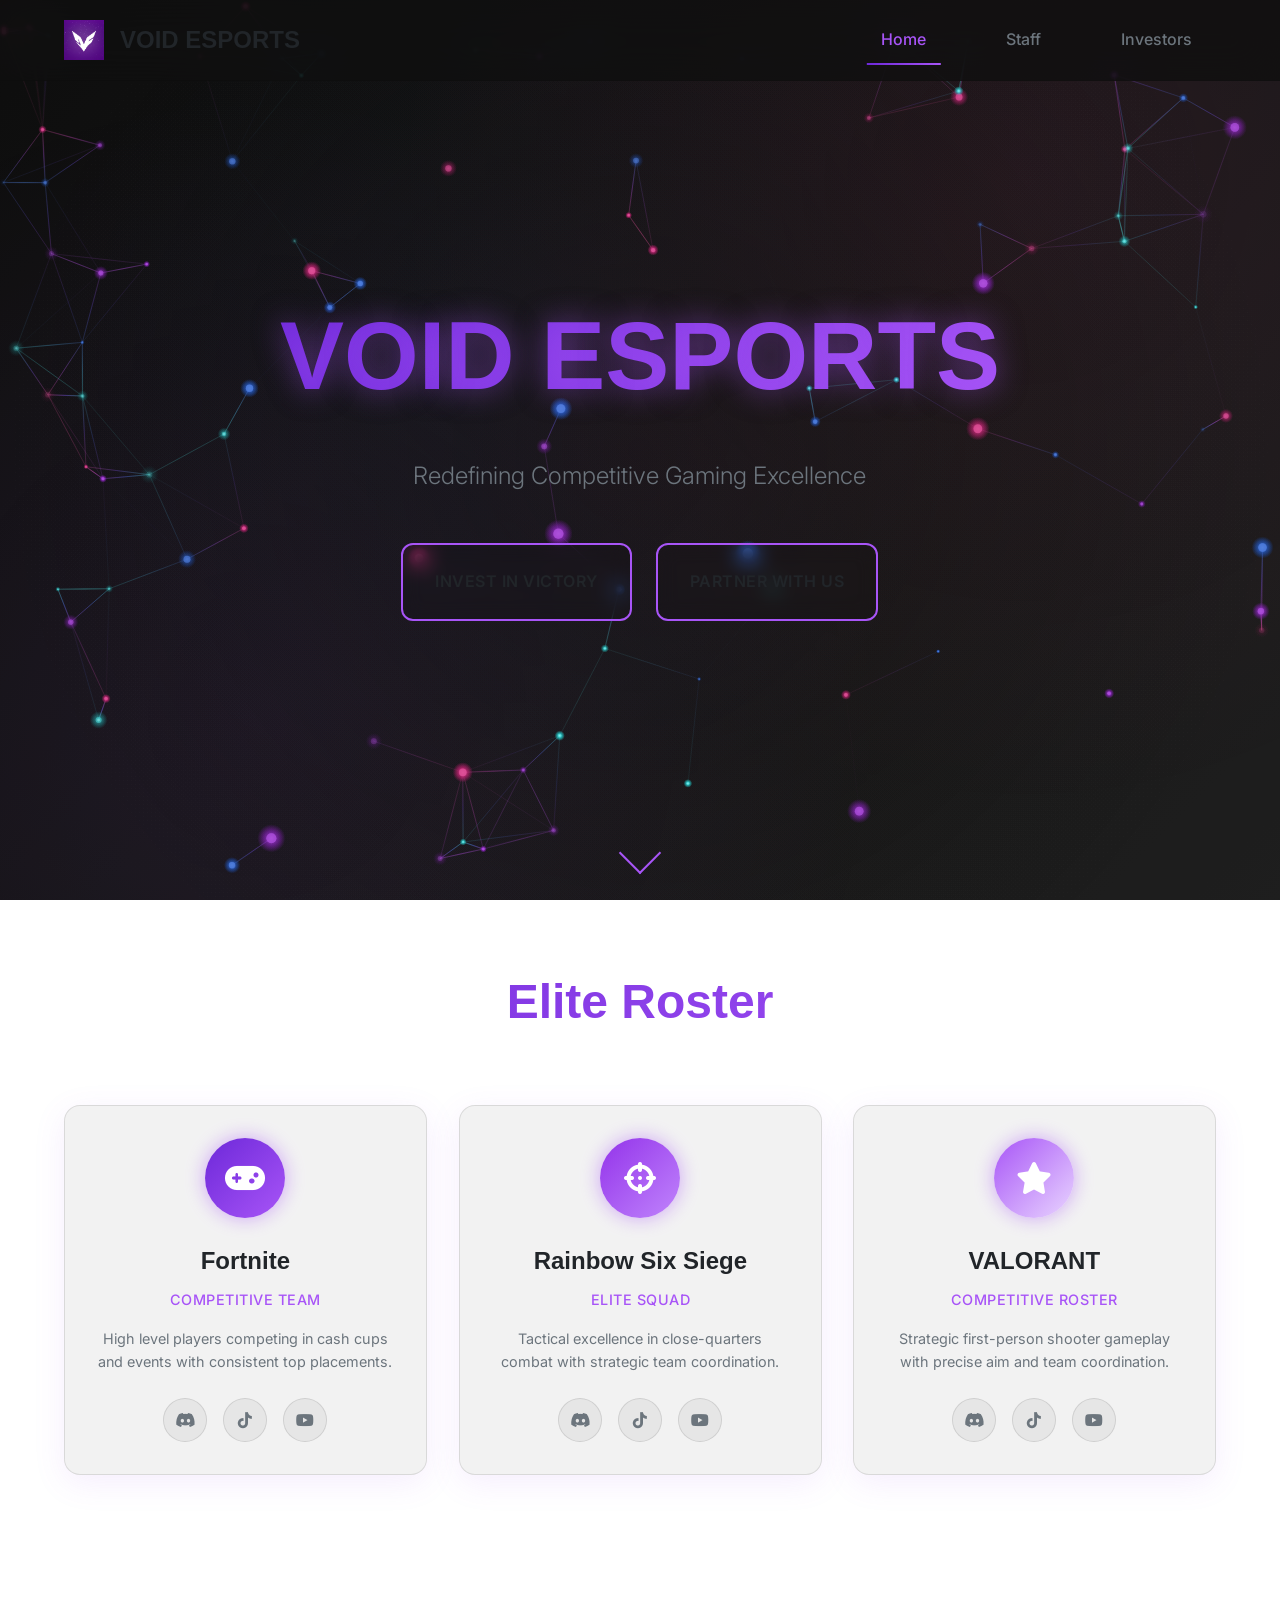
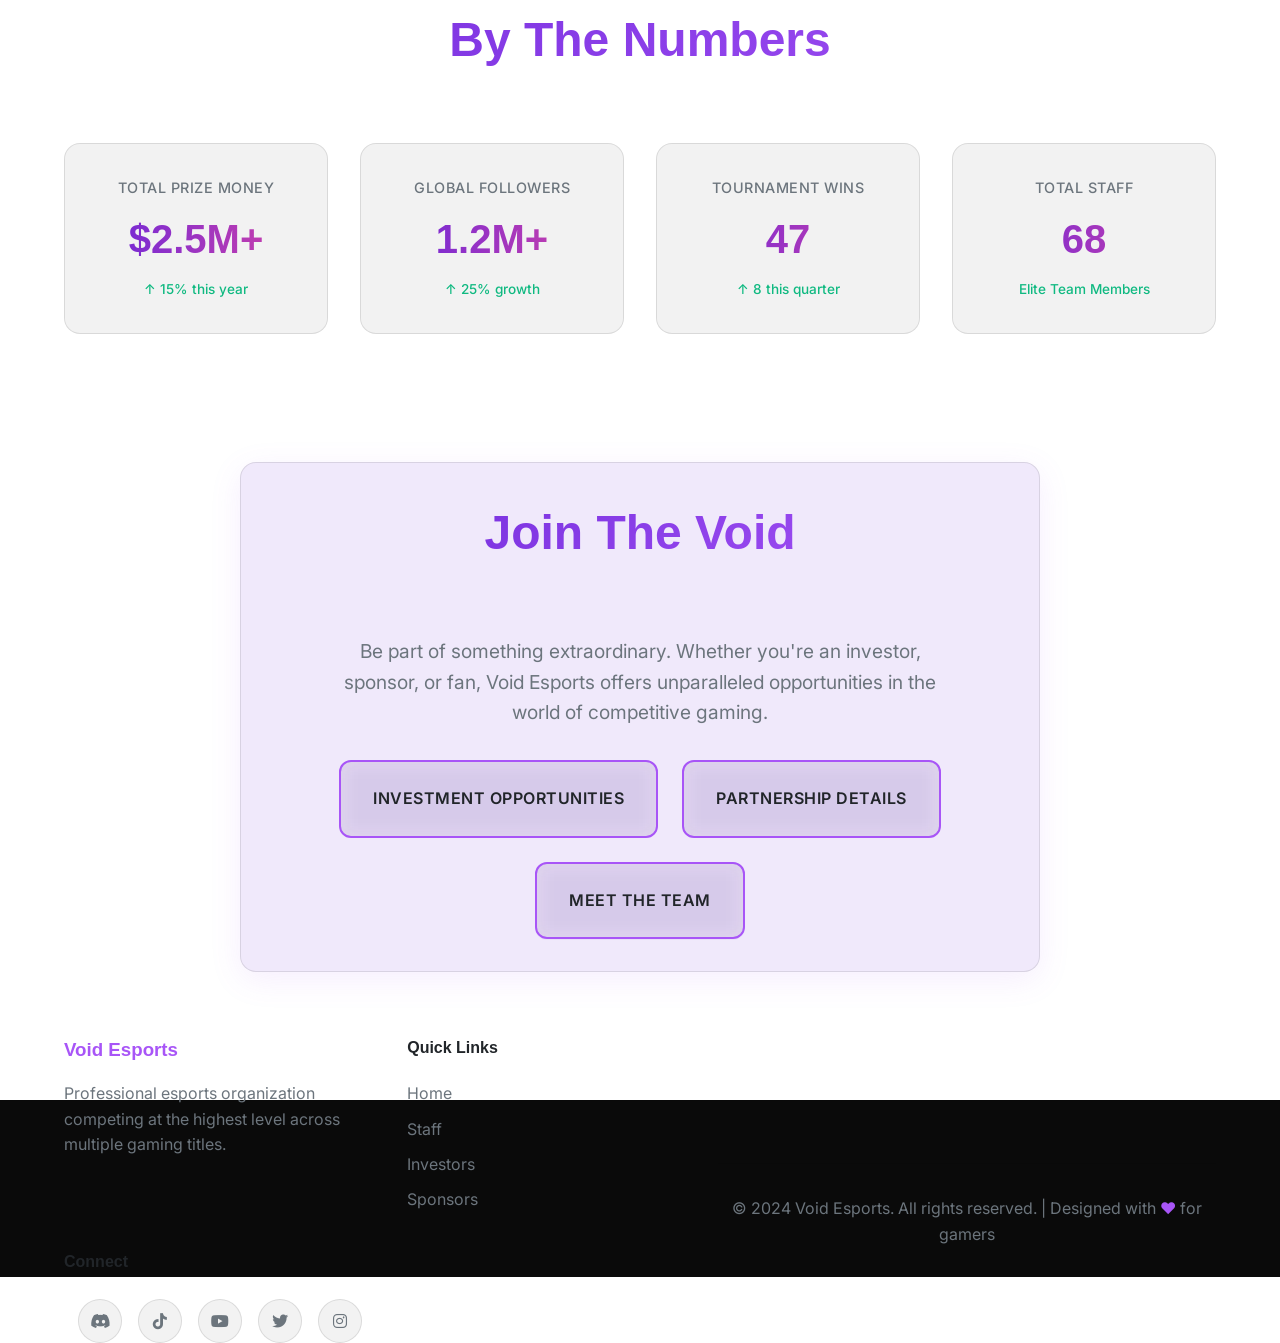
==== commit 3aa2cd45: "Update index.html" ====
--- a/index.html
+++ b/index.html
@@ -130,357 +130,6 @@
         </div>
     </section>
 
-    <!-- Recent Achievements -->
-    <section class="section">
-        <h2 class="section-title">Recent Victories</h2>
-        <div class="grid grid-2">
-            <div class="glass-card achievement-card">
-                <div style="display: flex; align-items: center; gap: 1rem; margin-bottom: 1rem;">
-                    <div style="width: 60px; height: 60px; background: var(--gradient-primary); border-radius: 50%; display: flex; align-items: center; justify-content: center;">
-                        <i class="fas fa-trophy" style="color: white; font-size: 1.5rem;"></i>
-                    </div>
-                    <div>
-                        <h3 style="color: var(--accent-purple); font-size: 1.3rem; margin-bottom: 0.3rem;">Regional Championship</h3>
-                        <p style="color: var(--text-secondary); font-size: 0.9rem;">Valorant Masters • March 2024</p>
-                    </div>
-                </div>
-                <p style="color: var(--text-secondary); line-height: 1.6;">Our Valorant team secured first place in the Regional Championship, qualifying for the international finals with a flawless 3-0 victory in the grand final.</p>
-            </div>
-            <div class="glass-card achievement-card">
-                <div style="display: flex; align-items: center; gap: 1rem; margin-bottom: 1rem;">
-                    <div style="width: 60px; height: 60px; background: var(--gradient-secondary); border-radius: 50%; display: flex; align-items: center; justify-content: center;">
-                        <i class="fas fa-medal" style="color: white; font-size: 1.5rem;"></i>
-                    </div>
-                    <div>
-                        <h3 style="color: var(--accent-purple); font-size: 1.3rem; margin-bottom: 0.3rem;">League Finals</h3>
-                        <p style="color: var(--text-secondary); font-size: 0.9rem;">LCS Spring Split • February 2024</p>
-                    </div>
-                </div>
-                <p style="color: var(--text-secondary); line-height: 1.6;">Secured second place in the LCS Spring Split, demonstrating exceptional teamwork and strategic innovation throughout the tournament.</p>
-            </div>
-            <div class="glass-card achievement-card">
-                <div style="display: flex; align-items: center; gap: 1rem; margin-bottom: 1rem;">
-                    <div style="width: 60px; height: 60px; background: linear-gradient(135deg, #10b981, #34d399); border-radius: 50%; display: flex; align-items: center; justify-content: center;">
-                        <i class="fas fa-crown" style="color: white; font-size: 1.5rem;"></i>
-                    </div>
-                    <div>
-                        <h3 style="color: var(--accent-purple); font-size: 1.3rem; margin-bottom: 0.3rem;">Fortnite Creative World Cup</h3>
-                        <p style="color: var(--text-secondary); font-size: 0.9rem;">Global Finals • January 2024</p>
-                    </div>
-                </div>
-                <p style="color: var(--text-secondary); line-height: 1.6;">Our Fortnite Creative roster dominated the World Cup, showcasing innovative building techniques and strategic gameplay that set new industry standards.</p>
-            </div>
-            <div class="glass-card achievement-card">
-                <div style="display: flex; align-items: center; gap: 1rem; margin-bottom: 1rem;">
-                    <div style="width: 60px; height: 60px; background: linear-gradient(135deg, #f59e0b, #fbbf24); border-radius: 50%; display: flex; align-items: center; justify-content: center;">
-                        <i class="fas fa-star" style="color: white; font-size: 1.5rem;"></i>
-                    </div>
-                    <div>
-                        <h3 style="color: var(--accent-purple); font-size: 1.3rem; margin-bottom: 0.3rem;">Rocket League Championship</h3>
-                        <p style="color: var(--text-secondary); font-size: 0.9rem;">RLCS • December 2023</p>
-                    </div>
-                </div>
-                <p style="color: var(--text-secondary); line-height: 1.6;">Championship victory in the Rocket League Championship Series, executing perfect aerial plays and coordinated team strategies.</p>
-            </div>
-        </div>
-    </section>
-
-    <!-- Competitive Divisions -->
-    <section class="section">
-        <h2 class="section-title">Competitive Divisions</h2>
-        <div class="grid grid-4">
-            <div class="glass-card division-card">
-                <div class="division-icon" style="background: linear-gradient(135deg, #6d28d9, #a855f7);">
-                    <i class="fas fa-crosshairs"></i>
-                </div>
-                <h3>Valorant</h3>
-                <p>Professional FPS team competing in VCT circuit with top-tier strategic gameplay.</p>
-                <div class="division-stats">
-                    <span class="stat">Rank: #12 Global</span>
-                    <span class="stat">Win Rate: 78%</span>
-                </div>
-            </div>
-            <div class="glass-card division-card">
-                <div class="division-icon" style="background: linear-gradient(135deg, #3b82f6, #60a5fa);">
-                    <i class="fas fa-gamepad"></i>
-                </div>
-                <h3>Fortnite Creative</h3>
-                <p>Innovative Creative mode team setting trends and winning major tournaments.</p>
-                <div class="division-stats">
-                    <span class="stat">World Champions</span>
-                    <span class="stat">15 Major Wins</span>
-                </div>
-            </div>
-            <div class="glass-card division-card">
-                <div class="division-icon" style="background: linear-gradient(135deg, #10b981, #34d399);">
-                    <i class="fas fa-car"></i>
-                </div>
-                <h3>Rocket League</h3>
-                <p>High-flying automotive soccer team with championship-level mechanics.</p>
-                <div class="division-stats">
-                    <span class="stat">RLCS Qualifiers</span>
-                    <span class="stat">82% Win Rate</span>
-                </div>
-            </div>
-            <div class="glass-card division-card">
-                <div class="division-icon" style="background: linear-gradient(135deg, #f59e0b, #fbbf24);">
-                    <i class="fas fa-chess"></i>
-                </div>
-                <h3>Strategy & Analytics</h3>
-                <p>Cutting-edge analysis team developing winning strategies across all titles.</p>
-                <div class="division-stats">
-                    <span class="stat">200+ Strategies</span>
-                    <span class="stat">95% Success</span>
-                </div>
-            </div>
-        </div>
-    </section>
-
-    <!-- Organization Growth Metrics -->
-    <section class="section">
-        <h2 class="section-title">Growth Trajectory</h2>
-        <div class="glass-card" style="background: rgba(109, 40, 217, 0.1);">
-            <div class="growth-metrics">
-                <div class="metric-row">
-                    <div class="metric-label">Community Growth</div>
-                    <div class="metric-bar">
-                        <div class="metric-fill" style="width: 85%; background: var(--gradient-primary);"></div>
-                    </div>
-                    <div class="metric-value">+285%</div>
-                </div>
-                <div class="metric-row">
-                    <div class="metric-label">Revenue Growth</div>
-                    <div class="metric-bar">
-                        <div class="metric-fill" style="width: 92%; background: var(--gradient-secondary);"></div>
-                    </div>
-                    <div class="metric-value">+340%</div>
-                </div>
-                <div class="metric-row">
-                    <div class="metric-label">Tournament Winnings</div>
-                    <div class="metric-bar">
-                        <div class="metric-fill" style="width: 78%; background: linear-gradient(135deg, #10b981, #34d399);"></div>
-                    </div>
-                    <div class="metric-value">$2.4M</div>
-                </div>
-                <div class="metric-row">
-                    <div class="metric-label">Sponsor ROI</div>
-                    <div class="metric-bar">
-                        <div class="metric-fill" style="width: 88%; background: linear-gradient(135deg, #f59e0b, #fbbf24);"></div>
-                    </div>
-                    <div class="metric-value">425%</div>
-                </div>
-                <div class="metric-row">
-                    <div class="metric-label">Team Expansion</div>
-                    <div class="metric-bar">
-                        <div class="metric-fill" style="width: 75%; background: linear-gradient(135deg, #ef4444, #f87171);"></div>
-                    </div>
-                    <div class="metric-value">68 Members</div>
-                </div>
-            </div>
-        </div>
-    </section>
-
-    <!-- Technology Infrastructure -->
-    <section class="section">
-        <h2 class="section-title">Technology Infrastructure</h2>
-        <div class="grid grid-3">
-            <div class="glass-card tech-card">
-                <div class="tech-icon" style="background: linear-gradient(135deg, #6d28d9, #a855f7);">
-                    <i class="fas fa-server"></i>
-                </div>
-                <h3>Cloud Infrastructure</h3>
-                <p>Enterprise-grade cloud hosting with 99.9% uptime and global CDN distribution for seamless performance.</p>
-                <ul class="tech-features">
-                    <li>Multi-region deployment</li>
-                    <li>Auto-scaling capabilities</li>
-                    <li>DDoS protection</li>
-                    <li>Real-time analytics</li>
-                </ul>
-            </div>
-            <div class="glass-card tech-card">
-                <div class="tech-icon" style="background: linear-gradient(135deg, #3b82f6, #60a5fa);">
-                    <i class="fas fa-brain"></i>
-                </div>
-                <h3>AI Analytics</h3>
-                <p>Machine learning-powered performance analysis and strategy optimization across all competitive divisions.</p>
-                <ul class="tech-features">
-                    <li>Predictive analytics</li>
-                    <li>Performance optimization</li>
-                    <li>Opponent analysis</li>
-                    <li>Trend identification</li>
-                </ul>
-            </div>
-            <div class="glass-card tech-card">
-                <div class="tech-icon" style="background: linear-gradient(135deg, #10b981, #34d399);">
-                    <i class="fas fa-shield-alt"></i>
-                </div>
-                <h3>Security Systems</h3>
-                <p>Advanced cybersecurity infrastructure protecting team data, strategies, and digital assets.</p>
-                <ul class="tech-features">
-                    <li>End-to-end encryption</li>
-                    <li>Multi-factor authentication</li>
-                    <li>24/7 monitoring</li>
-                    <li>Compliance frameworks</li>
-                </ul>
-            </div>
-        </div>
-    </section>
-
-    <!-- Media & Content -->
-    <section class="section">
-        <h2 class="section-title">Media & Content Empire</h2>
-        <div class="glass-card" style="background: rgba(109, 40, 217, 0.1);">
-            <div class="media-stats">
-                <div class="media-stat">
-                    <div class="media-number">15.2M</div>
-                    <div class="media-label">Monthly Views</div>
-                </div>
-                <div class="media-stat">
-                    <div class="media-number">892K</div>
-                    <div class="media-label">Subscribers</div>
-                </div>
-                <div class="media-stat">
-                    <div class="media-number">4.8M</div>
-                    <div class="media-label">Social Reach</div>
-                </div>
-                <div class="media-stat">
-                    <div class="media-number">156</div>
-                    <div class="media-label">Videos/Month</div>
-                </div>
-            </div>
-            <div class="content-channels">
-                <h3>Content Channels</h3>
-                <div class="channel-grid">
-                    <div class="channel-item">
-                        <i class="fab fa-youtube"></i>
-                        <span>YouTube Main</span>
-                        <span class="channel-stats">892K subscribers</span>
-                    </div>
-                    <div class="channel-item">
-                        <i class="fab fa-twitch"></i>
-                        <span>Twitch Live</span>
-                        <span class="channel-stats">45K avg viewers</span>
-                    </div>
-                    <div class="channel-item">
-                        <i class="fab fa-twitter"></i>
-                        <span>Twitter/X</span>
-                        <span class="channel-stats">125K followers</span>
-                    </div>
-                    <div class="channel-item">
-                        <i class="fab fa-instagram"></i>
-                        <span>Instagram</span>
-                        <span class="channel-stats">89K followers</span>
-                    </div>
-                    <div class="channel-item">
-                        <i class="fab fa-tiktok"></i>
-                        <span>TikTok</span>
-                        <span class="channel-stats">234K followers</span>
-                    </div>
-                    <div class="channel-item">
-                        <i class="fab fa-discord"></i>
-                        <span>Discord</span>
-                        <span class="channel-stats">18K members</span>
-                    </div>
-                </div>
-            </div>
-        </div>
-    </section>
-
-    <!-- Training & Development -->
-    <section class="section">
-        <h2 class="section-title">Elite Training Facility</h2>
-        <div class="grid grid-2">
-            <div class="glass-card training-card">
-                <h3>State-of-the-Art Facility</h3>
-                <p>Our 10,000 sq ft training facility features the latest technology and equipment for optimal player development.</p>
-                <div class="facility-features">
-                    <div class="feature-item">
-                        <i class="fas fa-desktop"></i>
-                        <span>24 High-End Gaming PCs</span>
-                    </div>
-                    <div class="feature-item">
-                        <i class="fas fa-wifi"></i>
-                        <span>Fiber Optic Internet</span>
-                    </div>
-                    <div class="feature-item">
-                        <i class="fas fa-video"></i>
-                        <span>Production Studio</span>
-                    </div>
-                    <div class="feature-item">
-                        <i class="fas fa-dumbbell"></i>
-                        <span>Fitness Center</span>
-                    </div>
-                    <div class="feature-item">
-                        <i class="fas fa-bed"></i>
-                        <span>Player Housing</span>
-                    </div>
-                    <div class="feature-item">
-                        <i class="fas fa-utensils"></i>
-                        <span>Nutrition Kitchen</span>
-                    </div>
-                </div>
-            </div>
-            <div class="glass-card training-card">
-                <h3>Performance Science</h3>
-                <p>Integrated sports science program optimizing player performance, health, and longevity.</p>
-                <div class="performance-programs">
-                    <div class="program-item">
-                        <h4>Mental Conditioning</h4>
-                        <p>Sports psychology and performance coaching</p>
-                    </div>
-                    <div class="program-item">
-                        <h4>Physical Training</h4>
-                        <p>Customized fitness and nutrition programs</p>
-                    </div>
-                    <div class="program-item">
-                        <h4>Strategy Sessions</h4>
-                        <p>Daily VOD review and tactical training</p>
-                    </div>
-                    <div class="program-item">
-                        <h4>Recovery Protocols</h4>
-                        <p>Advanced recovery and injury prevention</p>
-                    </div>
-                </div>
-            </div>
-        </div>
-    </section>
-
-    <!-- Global Partners -->
-    <section class="section">
-        <h2 class="section-title">Strategic Partners</h2>
-        <div class="glass-card" style="background: rgba(109, 40, 217, 0.1);">
-            <div class="partners-grid">
-                <div class="partner-category">
-                    <h3>Technology Partners</h3>
-                    <div class="partner-list">
-                        <div class="partner-item">NVIDIA - GPU Solutions</div>
-                        <div class="partner-item">Intel - Processing Power</div>
-                        <div class="partner-item">AMD - Hardware Support</div>
-                        <div class="partner-item">Logitech - Gaming Gear</div>
-                    </div>
-                </div>
-                <div class="partner-category">
-                    <h3>Platform Partners</h3>
-                    <div class="partner-list">
-                        <div class="partner-item">YouTube - Content Distribution</div>
-                        <div class="partner-item">Twitch - Live Streaming</div>
-                        <div class="partner-item">Discord - Community</div>
-                        <div class="partner-item">Twitter - Social Media</div>
-                    </div>
-                </div>
-                <div class="partner-category">
-                    <h3>Service Partners</h3>
-                    <div class="partner-list">
-                        <div class="partner-item">Cloudflare - Security</div>
-                        <div class="partner-item">AWS - Cloud Services</div>
-                        <div class="partner-item">Analytics - Data Insights</div>
-                        <div class="partner-item">CDN - Global Delivery</div>
-                    </div>
-                </div>
-            </div>
-        </div>
-    </section>
-
     <!-- Call to Action -->
     <section class="section">
         <div class="glass-card cta-card" style="background: rgba(109, 40, 217, 0.1);">
--- a/style.css
+++ b/style.css
@@ -1791,6 +1791,2190 @@
   border-radius: 4px;
 }
 
-::-webkit-scrollbar-thumb:hover {
-  background: var(--accent-purple);
-}
+/* Enhanced Homepage Components */
+
+/* Achievement Cards */
+.achievement-card {
+  transition: all var(--transition-normal);
+  position: relative;
+  overflow: hidden;
+}
+
+.achievement-card:hover {
+  transform: translateY(-8px) scale(1.02);
+  box-shadow: var(--shadow-glass-hover);
+}
+
+/* Division Cards */
+.division-card {
+  text-align: center;
+  padding: var(--spacing-lg);
+  transition: all var(--transition-normal);
+  position: relative;
+  overflow: hidden;
+}
+
+.division-card:hover {
+  transform: translateY(-12px) scale(1.05);
+  box-shadow: var(--shadow-neon-hover);
+}
+
+.division-icon {
+  width: 80px;
+  height: 80px;
+  border-radius: 50%;
+  display: flex;
+  align-items: center;
+  justify-content: center;
+  margin: 0 auto var(--spacing-md);
+  font-size: 2rem;
+  color: white;
+  box-shadow: var(--shadow-neon);
+  transition: all var(--transition-normal);
+}
+
+.division-card:hover .division-icon {
+  transform: scale(1.1) rotate(5deg);
+  box-shadow: var(--shadow-neon-hover);
+}
+
+.division-card h3 {
+  font-family: var(--font-display);
+  font-size: 1.3rem;
+  font-weight: 700;
+  color: var(--text-primary);
+  margin-bottom: var(--spacing-sm);
+}
+
+.division-card p {
+  color: var(--text-secondary);
+  margin-bottom: var(--spacing-md);
+  line-height: 1.6;
+}
+
+.division-stats {
+  display: flex;
+  justify-content: space-between;
+  gap: var(--spacing-sm);
+  flex-wrap: wrap;
+}
+
+.division-stats .stat {
+  background: var(--glass-bg);
+  padding: 0.25rem 0.75rem;
+  border-radius: 20px;
+  font-size: 0.8rem;
+  color: var(--accent-purple);
+  border: 1px solid var(--glass-border);
+}
+
+/* Growth Metrics */
+.growth-metrics {
+  display: flex;
+  flex-direction: column;
+  gap: var(--spacing-md);
+}
+
+.metric-row {
+  display: flex;
+  align-items: center;
+  gap: var(--spacing-md);
+}
+
+.metric-label {
+  min-width: 150px;
+  color: var(--text-primary);
+  font-weight: 500;
+}
+
+.metric-bar {
+  flex: 1;
+  height: 12px;
+  background: var(--glass-bg);
+  border-radius: 6px;
+  overflow: hidden;
+  position: relative;
+}
+
+.metric-fill {
+  height: 100%;
+  border-radius: 6px;
+  transition: width 1s ease-out;
+  position: relative;
+}
+
+.metric-fill::after {
+  content: '';
+  position: absolute;
+  top: 0;
+  left: 0;
+  right: 0;
+  bottom: 0;
+  background: linear-gradient(90deg, transparent, rgba(255, 255, 255, 0.3), transparent);
+  animation: shimmer 2s infinite;
+}
+
+@keyframes shimmer {
+  0% { transform: translateX(-100%); }
+  100% { transform: translateX(100%); }
+}
+
+.metric-value {
+  min-width: 80px;
+  text-align: right;
+  font-weight: 700;
+  color: var(--accent-purple);
+  font-family: var(--font-display);
+}
+
+/* Technology Cards */
+.tech-card {
+  text-align: center;
+  transition: all var(--transition-normal);
+  position: relative;
+  overflow: hidden;
+}
+
+.tech-card:hover {
+  transform: translateY(-8px) scale(1.03);
+  box-shadow: var(--shadow-glass-hover);
+}
+
+.tech-icon {
+  width: 70px;
+  height: 70px;
+  border-radius: 50%;
+  display: flex;
+  align-items: center;
+  justify-content: center;
+  margin: 0 auto var(--spacing-md);
+  font-size: 1.8rem;
+  color: white;
+  box-shadow: var(--shadow-neon);
+  transition: all var(--transition-normal);
+}
+
+.tech-card:hover .tech-icon {
+  transform: scale(1.15) rotate(-5deg);
+  box-shadow: var(--shadow-neon-hover);
+}
+
+.tech-card h3 {
+  font-family: var(--font-display);
+  font-size: 1.2rem;
+  font-weight: 700;
+  color: var(--text-primary);
+  margin-bottom: var(--spacing-sm);
+}
+
+.tech-card p {
+  color: var(--text-secondary);
+  margin-bottom: var(--spacing-md);
+  line-height: 1.6;
+}
+
+.tech-features {
+  list-style: none;
+  text-align: left;
+}
+
+.tech-features li {
+  color: var(--text-secondary);
+  padding: 0.25rem 0;
+  position: relative;
+  padding-left: 1.5rem;
+  margin-bottom: 0.25rem;
+}
+
+.tech-features li::before {
+  content: '✓';
+  position: absolute;
+  left: 0;
+  color: var(--success-green);
+  font-weight: bold;
+}
+
+/* Media & Content */
+.media-stats {
+  display: grid;
+  grid-template-columns: repeat(auto-fit, minmax(150px, 1fr));
+  gap: var(--spacing-md);
+  margin-bottom: var(--spacing-xl);
+}
+
+.media-stat {
+  text-align: center;
+  padding: var(--spacing-md);
+  background: var(--glass-bg);
+  border-radius: var(--radius-lg);
+  border: 1px solid var(--glass-border);
+  transition: all var(--transition-normal);
+}
+
+.media-stat:hover {
+  transform: translateY(-4px);
+  border-color: var(--accent-purple);
+  box-shadow: var(--shadow-neon);
+}
+
+.media-number {
+  font-size: 2.5rem;
+  font-weight: 900;
+  background: var(--gradient-animated);
+  background-size: 400% 400%;
+  -webkit-background-clip: text;
+  -webkit-text-fill-color: transparent;
+  background-clip: text;
+  animation: gradientShift 3s ease infinite;
+  margin-bottom: var(--spacing-xs);
+}
+
+.media-label {
+  color: var(--text-secondary);
+  font-size: 0.9rem;
+  text-transform: uppercase;
+  letter-spacing: 0.5px;
+}
+
+.content-channels h3 {
+  font-family: var(--font-display);
+  font-size: 1.5rem;
+  color: var(--text-primary);
+  margin-bottom: var(--spacing-md);
+  text-align: center;
+}
+
+.channel-grid {
+  display: grid;
+  grid-template-columns: repeat(auto-fit, minmax(200px, 1fr));
+  gap: var(--spacing-md);
+}
+
+.channel-item {
+  display: flex;
+  align-items: center;
+  gap: var(--spacing-sm);
+  padding: var(--spacing-sm);
+  background: var(--glass-bg);
+  border-radius: var(--radius-md);
+  border: 1px solid var(--glass-border);
+  transition: all var(--transition-normal);
+}
+
+.channel-item:hover {
+  transform: translateX(4px);
+  border-color: var(--accent-purple);
+  box-shadow: var(--shadow-neon);
+}
+
+.channel-item i {
+  font-size: 1.2rem;
+  color: var(--accent-purple);
+  width: 24px;
+  text-align: center;
+}
+
+.channel-item span:first-of-type {
+  color: var(--text-primary);
+  font-weight: 500;
+  flex: 1;
+}
+
+.channel-stats {
+  color: var(--text-secondary);
+  font-size: 0.8rem;
+}
+
+/* Training & Development */
+.training-card {
+  padding: var(--spacing-xl);
+  transition: all var(--transition-normal);
+}
+
+.training-card:hover {
+  transform: translateY(-8px);
+  box-shadow: var(--shadow-glass-hover);
+}
+
+.training-card h3 {
+  font-family: var(--font-display);
+  font-size: 1.4rem;
+  color: var(--text-primary);
+  margin-bottom: var(--spacing-md);
+  background: var(--gradient-animated);
+  background-size: 400% 400%;
+  -webkit-background-clip: text;
+  -webkit-text-fill-color: transparent;
+  background-clip: text;
+  animation: gradientShift 3s ease infinite;
+}
+
+.facility-features {
+  display: grid;
+  gap: var(--spacing-sm);
+}
+
+.feature-item {
+  display: flex;
+  align-items: center;
+  gap: var(--spacing-sm);
+  padding: var(--spacing-sm);
+  background: var(--glass-bg);
+  border-radius: var(--radius-md);
+  border: 1px solid var(--glass-border);
+  transition: all var(--transition-normal);
+}
+
+.feature-item:hover {
+  transform: translateX(4px);
+  border-color: var(--accent-purple);
+  box-shadow: var(--shadow-neon);
+}
+
+.feature-item i {
+  color: var(--accent-purple);
+  font-size: 1.1rem;
+  width: 20px;
+  text-align: center;
+}
+
+.feature-item span {
+  color: var(--text-primary);
+  font-weight: 500;
+}
+
+.performance-programs {
+  display: grid;
+  gap: var(--spacing-md);
+}
+
+.program-item {
+  padding: var(--spacing-md);
+  background: var(--glass-bg);
+  border-radius: var(--radius-lg);
+  border: 1px solid var(--glass-border);
+  transition: all var(--transition-normal);
+}
+
+.program-item:hover {
+  transform: translateY(-4px);
+  border-color: var(--accent-purple);
+  box-shadow: var(--shadow-neon);
+}
+
+.program-item h4 {
+  color: var(--accent-purple);
+  font-family: var(--font-display);
+  font-size: 1.1rem;
+  margin-bottom: var(--spacing-xs);
+}
+
+.program-item p {
+  color: var(--text-secondary);
+  line-height: 1.6;
+}
+
+/* Partners */
+.partners-grid {
+  display: grid;
+  grid-template-columns: repeat(auto-fit, minmax(250px, 1fr));
+  gap: var(--spacing-xl);
+}
+
+.partner-category h3 {
+  font-family: var(--font-display);
+  font-size: 1.2rem;
+  color: var(--text-primary);
+  margin-bottom: var(--spacing-md);
+  text-align: center;
+  background: var(--gradient-animated);
+  background-size: 400% 400%;
+  -webkit-background-clip: text;
+  -webkit-text-fill-color: transparent;
+  background-clip: text;
+  animation: gradientShift 3s ease infinite;
+}
+
+.partner-list {
+  display: grid;
+  gap: var(--spacing-sm);
+}
+
+.partner-item {
+  padding: var(--spacing-sm);
+  background: var(--glass-bg);
+  border-radius: var(--radius-md);
+  border: 1px solid var(--glass-border);
+  text-align: center;
+  color: var(--text-secondary);
+  transition: all var(--transition-normal);
+}
+
+.partner-item:hover {
+  transform: translateY(-2px);
+  border-color: var(--accent-purple);
+  color: var(--text-primary);
+  box-shadow: var(--shadow-neon);
+}
+
+/* Responsive Design for New Components */
+@media (max-width: 768px) {
+  .division-stats {
+    flex-direction: column;
+    gap: var(--spacing-xs);
+  }
+  
+  .media-stats {
+    grid-template-columns: repeat(2, 1fr);
+  }
+  
+  .channel-grid {
+    grid-template-columns: 1fr;
+  }
+  
+  .partners-grid {
+    grid-template-columns: 1fr;
+  }
+  
+  .metric-row {
+    flex-direction: column;
+    align-items: flex-start;
+    gap: var(--spacing-xs);
+  }
+  
+  .metric-label {
+    min-width: auto;
+  }
+  
+  /* Investor Page Components */
+
+/* Financial Projections */
+.financial-projections {
+  display: flex;
+  flex-direction: column;
+  gap: var(--spacing-xl);
+}
+
+.projection-header {
+  text-align: center;
+  margin-bottom: var(--spacing-lg);
+}
+
+.projection-header h3 {
+  font-family: var(--font-display);
+  font-size: 1.8rem;
+  color: var(--text-primary);
+  margin-bottom: var(--spacing-sm);
+  background: var(--gradient-animated);
+  background-size: 400% 400%;
+  -webkit-background-clip: text;
+  -webkit-text-fill-color: transparent;
+  background-clip: text;
+  animation: gradientShift 3s ease infinite;
+}
+
+.projection-header p {
+  color: var(--text-secondary);
+  max-width: 600px;
+  margin: 0 auto;
+  line-height: 1.6;
+}
+
+.projection-grid {
+  display: grid;
+  grid-template-columns: repeat(auto-fit, minmax(200px, 1fr));
+  gap: var(--spacing-md);
+}
+
+.projection-item {
+  background: var(--glass-bg);
+  border: 1px solid var(--glass-border);
+  border-radius: var(--radius-lg);
+  padding: var(--spacing-lg);
+  text-align: center;
+  transition: all var(--transition-normal);
+  position: relative;
+  overflow: hidden;
+}
+
+.projection-item:hover {
+  transform: translateY(-8px) scale(1.05);
+  border-color: var(--accent-purple);
+  box-shadow: var(--shadow-neon-hover);
+}
+
+.projection-item .year {
+  font-family: var(--font-display);
+  font-size: 1.5rem;
+  font-weight: 700;
+  color: var(--accent-purple);
+  margin-bottom: var(--spacing-sm);
+}
+
+.projection-item .revenue {
+  font-size: 2rem;
+  font-weight: 900;
+  background: var(--gradient-primary);
+  -webkit-background-clip: text;
+  -webkit-text-fill-color: transparent;
+  background-clip: text;
+  margin-bottom: var(--spacing-xs);
+}
+
+.projection-item .growth {
+  color: var(--success-green);
+  font-weight: 600;
+  font-size: 1.1rem;
+  margin-bottom: var(--spacing-md);
+}
+
+.projection-item .details {
+  display: flex;
+  flex-direction: column;
+  gap: var(--spacing-xs);
+  margin-top: var(--spacing-md);
+  padding-top: var(--spacing-md);
+  border-top: 1px solid var(--glass-border);
+}
+
+.projection-item .source {
+  font-size: 0.8rem;
+  color: var(--text-secondary);
+  text-align: left;
+}
+
+/* Market Analysis */
+.market-card {
+  padding: var(--spacing-xl);
+  transition: all var(--transition-normal);
+}
+
+.market-card:hover {
+  transform: translateY(-8px);
+  box-shadow: var(--shadow-glass-hover);
+}
+
+.market-card h3 {
+  font-family: var(--font-display);
+  font-size: 1.4rem;
+  color: var(--text-primary);
+  margin-bottom: var(--spacing-md);
+  background: var(--gradient-animated);
+  background-size: 400% 400%;
+  -webkit-background-clip: text;
+  -webkit-text-fill-color: transparent;
+  background-clip: text;
+  animation: gradientShift 3s ease infinite;
+}
+
+.market-stats {
+  display: flex;
+  flex-direction: column;
+  gap: var(--spacing-sm);
+  margin-bottom: var(--spacing-md);
+}
+
+.stat-row {
+  display: flex;
+  justify-content: space-between;
+  align-items: center;
+  padding: var(--spacing-sm);
+  background: var(--glass-bg);
+  border-radius: var(--radius-md);
+  border: 1px solid var(--glass-border);
+  transition: all var(--transition-normal);
+}
+
+.stat-row:hover {
+  border-color: var(--accent-purple);
+  transform: translateX(4px);
+}
+
+.stat-label {
+  color: var(--text-secondary);
+  font-weight: 500;
+}
+
+.stat-value {
+  font-weight: 700;
+  color: var(--accent-purple);
+  font-family: var(--font-display);
+}
+
+.advantage-list {
+  display: flex;
+  flex-direction: column;
+  gap: var(--spacing-md);
+}
+
+.advantage-item {
+  display: flex;
+  gap: var(--spacing-md);
+  align-items: flex-start;
+  padding: var(--spacing-md);
+  background: var(--glass-bg);
+  border-radius: var(--radius-lg);
+  border: 1px solid var(--glass-border);
+  transition: all var(--transition-normal);
+}
+
+.advantage-item:hover {
+  transform: translateX(8px);
+  border-color: var(--accent-purple);
+  box-shadow: var(--shadow-neon);
+}
+
+.advantage-item i {
+  color: var(--accent-purple);
+  font-size: 1.5rem;
+  margin-top: var(--spacing-xs);
+  width: 24px;
+  text-align: center;
+}
+
+.advantage-item h4 {
+  color: var(--text-primary);
+  font-family: var(--font-display);
+  font-size: 1.1rem;
+  margin-bottom: var(--spacing-xs);
+}
+
+.advantage-item p {
+  color: var(--text-secondary);
+  line-height: 1.6;
+  font-size: 0.9rem;
+}
+
+/* Investment Tiers */
+.investment-tiers {
+  display: grid;
+  grid-template-columns: repeat(auto-fit, minmax(350px, 1fr));
+  gap: var(--spacing-xl);
+  align-items: start;
+}
+
+.tier-card {
+  background: var(--glass-bg);
+  border: 2px solid var(--glass-border);
+  border-radius: var(--radius-xl);
+  padding: var(--spacing-xl);
+  transition: all var(--transition-normal);
+  position: relative;
+  overflow: hidden;
+}
+
+.tier-card.featured {
+  border-color: var(--accent-purple);
+  background: rgba(168, 85, 247, 0.1);
+  transform: scale(1.05);
+  box-shadow: var(--shadow-neon);
+}
+
+.tier-card.featured::before {
+  content: 'MOST POPULAR';
+  position: absolute;
+  top: 15px;
+  right: -30px;
+  background: var(--gradient-primary);
+  color: white;
+  padding: 5px 40px;
+  font-size: 0.8rem;
+  font-weight: bold;
+  transform: rotate(45deg);
+  z-index: 10;
+  box-shadow: var(--shadow-neon);
+}
+
+.tier-card:hover {
+  transform: translateY(-12px) scale(1.02);
+  box-shadow: var(--shadow-glass-hover);
+}
+
+.tier-card.featured:hover {
+  transform: translateY(-12px) scale(1.07);
+}
+
+.tier-header {
+  text-align: center;
+  margin-bottom: var(--spacing-xl);
+  position: relative;
+}
+
+.tier-header h3 {
+  font-family: var(--font-display);
+  font-size: 1.5rem;
+  color: var(--text-primary);
+  margin-bottom: var(--spacing-sm);
+}
+
+.tier-price {
+  font-size: 3rem;
+  font-weight: 900;
+  background: var(--gradient-primary);
+  -webkit-background-clip: text;
+  -webkit-text-fill-color: transparent;
+  background-clip: text;
+  margin-bottom: var(--spacing-sm);
+}
+
+.tier-price span {
+  font-size: 1rem;
+  color: var(--text-secondary);
+}
+
+.tier-badge {
+  display: inline-block;
+  background: var(--gradient-primary);
+  color: white;
+  padding: 0.25rem 0.75rem;
+  border-radius: 20px;
+  font-size: 0.8rem;
+  font-weight: 600;
+  margin-top: var(--spacing-sm);
+}
+
+.tier-features {
+  display: flex;
+  flex-direction: column;
+  gap: var(--spacing-lg);
+  margin-bottom: var(--spacing-xl);
+}
+
+.feature-group h4 {
+  color: var(--accent-purple);
+  font-family: var(--font-display);
+  font-size: 1.1rem;
+  margin-bottom: var(--spacing-sm);
+}
+
+.feature-group ul {
+  list-style: none;
+  display: flex;
+  flex-direction: column;
+  gap: var(--spacing-xs);
+}
+
+.feature-group li {
+  color: var(--text-secondary);
+  padding: 0.25rem 0;
+  position: relative;
+  padding-left: 1.5rem;
+  font-size: 0.9rem;
+  line-height: 1.5;
+}
+
+.feature-group li::before {
+  content: '✓';
+  position: absolute;
+  left: 0;
+  color: var(--success-green);
+  font-weight: bold;
+}
+
+.tier-roi {
+  text-align: center;
+  padding: var(--spacing-md);
+  background: var(--glass-bg);
+  border-radius: var(--radius-lg);
+  border: 1px solid var(--glass-border);
+}
+
+.roi-header {
+  color: var(--text-secondary);
+  font-size: 0.9rem;
+  margin-bottom: var(--spacing-xs);
+}
+
+.roi-value {
+  font-size: 2rem;
+  font-weight: 900;
+  background: var(--gradient-secondary);
+  -webkit-background-clip: text;
+  -webkit-text-fill-color: transparent;
+  background-clip: text;
+  margin-bottom: var(--spacing-xs);
+}
+
+.roi-details {
+  color: var(--text-secondary);
+  font-size: 0.8rem;
+  line-height: 1.5;
+}
+
+/* Risk Analysis */
+.risk-analysis {
+  display: grid;
+  grid-template-columns: repeat(auto-fit, minmax(300px, 1fr));
+  gap: var(--spacing-xl);
+}
+
+.risk-category h3 {
+  font-family: var(--font-display);
+  font-size: 1.3rem;
+  color: var(--text-primary);
+  margin-bottom: var(--spacing-md);
+  background: var(--gradient-animated);
+  background-size: 400% 400%;
+  -webkit-background-clip: text;
+  -webkit-text-fill-color: transparent;
+  background-clip: text;
+  animation: gradientShift 3s ease infinite;
+}
+
+.risk-items {
+  display: flex;
+  flex-direction: column;
+  gap: var(--spacing-md);
+}
+
+.risk-item {
+  padding: var(--spacing-md);
+  background: var(--glass-bg);
+  border-radius: var(--radius-lg);
+  border: 1px solid var(--glass-border);
+  transition: all var(--transition-normal);
+}
+
+.risk-item:hover {
+  transform: translateY(-4px);
+  border-color: var(--accent-purple);
+  box-shadow: var(--shadow-neon);
+}
+
+.risk-title {
+  color: var(--text-primary);
+  font-weight: 600;
+  margin-bottom: var(--spacing-xs);
+}
+
+.risk-mitigation {
+  color: var(--text-secondary);
+  font-size: 0.9rem;
+  line-height: 1.5;
+}
+
+/* KPI Cards */
+.kpi-card {
+  text-align: center;
+  padding: var(--spacing-xl);
+  transition: all var(--transition-normal);
+  position: relative;
+  overflow: hidden;
+}
+
+.kpi-card:hover {
+  transform: translateY(-12px) scale(1.05);
+  box-shadow: var(--shadow-glass-hover);
+}
+
+.kpi-icon {
+  width: 70px;
+  height: 70px;
+  border-radius: 50%;
+  display: flex;
+  align-items: center;
+  justify-content: center;
+  margin: 0 auto var(--spacing-md);
+  font-size: 1.8rem;
+  color: white;
+  box-shadow: var(--shadow-neon);
+  transition: all var(--transition-normal);
+}
+
+.kpi-card:hover .kpi-icon {
+  transform: scale(1.15) rotate(-5deg);
+  box-shadow: var(--shadow-neon-hover);
+}
+
+.kpi-card h3 {
+  font-family: var(--font-display);
+  font-size: 1.3rem;
+  color: var(--text-primary);
+  margin-bottom: var(--spacing-md);
+}
+
+.kpi-stats {
+  display: grid;
+  gap: var(--spacing-md);
+}
+
+.kpi-stat {
+  display: flex;
+  flex-direction: column;
+  gap: var(--spacing-xs);
+  padding: var(--spacing-sm);
+  background: var(--glass-bg);
+  border-radius: var(--radius-md);
+  border: 1px solid var(--glass-border);
+  transition: all var(--transition-normal);
+}
+
+.kpi-stat:hover {
+  transform: translateY(-2px);
+  border-color: var(--accent-purple);
+  box-shadow: var(--shadow-neon);
+}
+
+.kpi-value {
+  font-size: 1.5rem;
+  font-weight: 900;
+  background: var(--gradient-animated);
+  background-size: 400% 400%;
+  -webkit-background-clip: text;
+  -webkit-text-fill-color: transparent;
+  background-clip: text;
+  animation: gradientShift 3s ease infinite;
+}
+
+.kpi-label {
+  color: var(--text-secondary);
+  font-size: 0.8rem;
+  text-transform: uppercase;
+  letter-spacing: 0.5px;
+}
+
+/* Responsive Design for Investor Components */
+@media (max-width: 768px) {
+  .projection-grid {
+    grid-template-columns: repeat(2, 1fr);
+  }
+  
+  .investment-tiers {
+    grid-template-columns: 1fr;
+  }
+  
+  .tier-card.featured {
+    transform: scale(1);
+  }
+  
+  .risk-analysis {
+    grid-template-columns: 1fr;
+  }
+  
+  .kpi-stats {
+    grid-template-columns: repeat(2, 1fr);
+  }
+  
+  .tier-price {
+    font-size: 2.5rem;
+  }
+  
+  .roi-value {
+    font-size: 1.5rem;
+  }
+}
+
+@media (max-width: 480px) {
+  .projection-grid {
+    grid-template-columns: 1fr;
+  }
+  
+  .kpi-stats {
+    grid-template-columns: 1fr;
+  }
+  
+  .tier-price {
+    font-size: 2rem;
+  }
+  
+  .advantage-item {
+    flex-direction: column;
+    text-align: center;
+  }
+  
+  /* Advanced System Components */
+
+/* Dashboard System */
+.dashboard-container {
+  max-width: 1400px;
+  margin: 0 auto;
+  padding: var(--spacing-xl);
+}
+
+.dashboard-header {
+  display: flex;
+  justify-content: space-between;
+  align-items: center;
+  margin-bottom: var(--spacing-xl);
+  flex-wrap: wrap;
+  gap: var(--spacing-md);
+}
+
+.dashboard-title {
+  font-family: var(--font-display);
+  font-size: 2rem;
+  background: var(--gradient-animated);
+  background-size: 400% 400%;
+  -webkit-background-clip: text;
+  -webkit-text-fill-color: transparent;
+  background-clip: text;
+  animation: gradientShift 3s ease infinite;
+}
+
+.dashboard-controls {
+  display: flex;
+  gap: var(--spacing-sm);
+  align-items: center;
+  flex-wrap: wrap;
+}
+
+.control-btn {
+  padding: 0.75rem 1.5rem;
+  background: var(--glass-bg);
+  border: 1px solid var(--glass-border);
+  border-radius: var(--radius-md);
+  color: var(--text-primary);
+  font-family: var(--font-primary);
+  font-size: 0.9rem;
+  cursor: pointer;
+  transition: all var(--transition-normal);
+  display: flex;
+  align-items: center;
+  gap: var(--spacing-xs);
+}
+
+.control-btn:hover {
+  transform: translateY(-2px);
+  border-color: var(--accent-purple);
+  box-shadow: var(--shadow-neon);
+}
+
+.time-range-selector {
+  padding: 0.75rem 1rem;
+  background: var(--glass-bg);
+  border: 1px solid var(--glass-border);
+  border-radius: var(--radius-md);
+  color: var(--text-primary);
+  font-family: var(--font-primary);
+  cursor: pointer;
+  transition: all var(--transition-normal);
+}
+
+.time-range-selector:hover {
+  border-color: var(--accent-purple);
+}
+
+.dashboard-grid {
+  display: grid;
+  gap: var(--spacing-xl);
+  grid-template-columns: 1fr;
+}
+
+.metric-cards {
+  display: grid;
+  grid-template-columns: repeat(auto-fit, minmax(250px, 1fr));
+  gap: var(--spacing-md);
+}
+
+.metric-card {
+  background: var(--glass-bg);
+  border: 1px solid var(--glass-border);
+  border-radius: var(--radius-lg);
+  padding: var(--spacing-lg);
+  display: flex;
+  align-items: center;
+  gap: var(--spacing-md);
+  transition: all var(--transition-normal);
+  position: relative;
+  overflow: hidden;
+}
+
+.metric-card:hover {
+  transform: translateY(-4px);
+  border-color: var(--accent-purple);
+  box-shadow: var(--shadow-neon);
+}
+
+.metric-card.loading {
+  pointer-events: none;
+  opacity: 0.7;
+}
+
+.metric-card.loading::after {
+  content: '';
+  position: absolute;
+  top: 0;
+  left: -100%;
+  width: 100%;
+  height: 100%;
+  background: linear-gradient(90deg, transparent, rgba(168, 85, 247, 0.3), transparent);
+  animation: shimmer 1.5s infinite;
+}
+
+.metric-icon {
+  width: 60px;
+  height: 60px;
+  border-radius: 50%;
+  display: flex;
+  align-items: center;
+  justify-content: center;
+  font-size: 1.5rem;
+  color: white;
+}
+
+.metric-icon.revenue { background: linear-gradient(135deg, #10b981, #34d399); }
+.metric-icon.views { background: linear-gradient(135deg, #3b82f6, #60a5fa); }
+.metric-icon.engagement { background: linear-gradient(135deg, #f59e0b, #fbbf24); }
+.metric-icon.followers { background: linear-gradient(135deg, #ef4444, #f87171); }
+
+.metric-content {
+  flex: 1;
+}
+
+.metric-value {
+  font-size: 2rem;
+  font-weight: 900;
+  background: var(--gradient-animated);
+  background-size: 400% 400%;
+  -webkit-background-clip: text;
+  -webkit-text-fill-color: transparent;
+  background-clip: text;
+  animation: gradientShift 3s ease infinite;
+  margin-bottom: var(--spacing-xs);
+}
+
+.metric-label {
+  color: var(--text-secondary);
+  font-size: 0.9rem;
+  margin-bottom: var(--spacing-xs);
+}
+
+.metric-change {
+  font-size: 0.8rem;
+  font-weight: 600;
+  display: flex;
+  align-items: center;
+  gap: var(--spacing-xs);
+}
+
+.metric-change.positive { color: var(--success-green); }
+.metric-change.negative { color: var(--error-red); }
+
+.chart-container {
+  background: var(--glass-bg);
+  border: 1px solid var(--glass-border);
+  border-radius: var(--radius-lg);
+  padding: var(--spacing-lg);
+  transition: all var(--transition-normal);
+}
+
+.chart-container:hover {
+  transform: translateY(-4px);
+  border-color: var(--accent-purple);
+  box-shadow: var(--shadow-neon);
+}
+
+.chart-container h3 {
+  font-family: var(--font-display);
+  font-size: 1.2rem;
+  color: var(--text-primary);
+  margin-bottom: var(--spacing-md);
+}
+
+.dashboard-charts {
+  display: grid;
+  grid-template-columns: repeat(auto-fit, minmax(400px, 1fr));
+  gap: var(--spacing-lg);
+}
+
+/* Data Table */
+.data-table-container {
+  grid-column: 1 / -1;
+}
+
+.table-card {
+  background: var(--glass-bg);
+  border: 1px solid var(--glass-border);
+  border-radius: var(--radius-lg);
+  padding: var(--spacing-lg);
+  transition: all var(--transition-normal);
+}
+
+.table-card:hover {
+  transform: translateY(-4px);
+  border-color: var(--accent-purple);
+  box-shadow: var(--shadow-neon);
+}
+
+.table-header {
+  display: flex;
+  justify-content: space-between;
+  align-items: center;
+  margin-bottom: var(--spacing-lg);
+  flex-wrap: wrap;
+  gap: var(--spacing-md);
+}
+
+.table-header h3 {
+  font-family: var(--font-display);
+  font-size: 1.3rem;
+  color: var(--text-primary);
+}
+
+.table-controls {
+  display: flex;
+  gap: var(--spacing-sm);
+  align-items: center;
+}
+
+.search-input {
+  padding: 0.75rem 1rem;
+  background: var(--glass-bg);
+  border: 1px solid var(--glass-border);
+  border-radius: var(--radius-md);
+  color: var(--text-primary);
+  font-family: var(--font-primary);
+  transition: all var(--transition-normal);
+}
+
+.search-input:focus {
+  outline: none;
+  border-color: var(--accent-purple);
+  box-shadow: 0 0 0 3px rgba(168, 85, 247, 0.1);
+}
+
+.filter-btn {
+  padding: 0.75rem 1rem;
+  background: var(--glass-bg);
+  border: 1px solid var(--glass-border);
+  border-radius: var(--radius-md);
+  color: var(--text-primary);
+  cursor: pointer;
+  transition: all var(--transition-normal);
+}
+
+.filter-btn:hover {
+  border-color: var(--accent-purple);
+  transform: translateY(-2px);
+}
+
+.data-table-wrapper {
+  overflow-x: auto;
+  border-radius: var(--radius-md);
+}
+
+.data-table {
+  width: 100%;
+  border-collapse: collapse;
+}
+
+.data-table th {
+  background: var(--glass-bg);
+  border: 1px solid var(--glass-border);
+  padding: var(--spacing-md);
+  text-align: left;
+  font-weight: 600;
+  color: var(--text-primary);
+  font-family: var(--font-display);
+}
+
+.data-table td {
+  border: 1px solid var(--glass-border);
+  padding: var(--spacing-md);
+  color: var(--text-secondary);
+}
+
+.data-table tbody tr:hover {
+  background: rgba(168, 85, 247, 0.1);
+}
+
+.platform-badge {
+  padding: 0.25rem 0.75rem;
+  border-radius: 20px;
+  font-size: 0.8rem;
+  font-weight: 600;
+  text-transform: uppercase;
+}
+
+.platform-badge.youtube { background: linear-gradient(135deg, #ff0000, #cc0000); color: white; }
+.platform-badge.twitch { background: linear-gradient(135deg, #9146ff, #7c3aed); color: white; }
+.platform-badge.twitter { background: linear-gradient(135deg, #1da1f2, #0d8bd9); color: white; }
+.platform-badge.instagram { background: linear-gradient(135deg, #e4405f, #c13584); color: white; }
+.platform-badge.tiktok { background: linear-gradient(135deg, #000000, #1a1a1a); color: white; }
+.platform-badge.discord { background: linear-gradient(135deg, #5865f2, #4752c4); color: white; }
+
+.performance-bar {
+  height: 8px;
+  background: var(--glass-bg);
+  border-radius: 4px;
+  overflow: hidden;
+  position: relative;
+}
+
+.performance-bar::after {
+  content: '';
+  position: absolute;
+  top: 0;
+  left: 0;
+  height: 100%;
+  background: var(--gradient-primary);
+  border-radius: 4px;
+  transition: width 1s ease-out;
+}
+
+/* Team Analytics */
+.analytics-container {
+  max-width: 1400px;
+  margin: 0 auto;
+  padding: var(--spacing-xl);
+}
+
+.analytics-header {
+  display: flex;
+  justify-content: space-between;
+  align-items: center;
+  margin-bottom: var(--spacing-xl);
+  flex-wrap: wrap;
+  gap: var(--spacing-md);
+}
+
+.analytics-title {
+  font-family: var(--font-display);
+  font-size: 2rem;
+  background: var(--gradient-animated);
+  background-size: 400% 400%;
+  -webkit-background-clip: text;
+  -webkit-text-fill-color: transparent;
+  background-clip: text;
+  animation: gradientShift 3s ease infinite;
+}
+
+.analytics-controls {
+  display: flex;
+  gap: var(--spacing-sm);
+  align-items: center;
+  flex-wrap: wrap;
+}
+
+.team-selector,
+.period-selector {
+  padding: 0.75rem 1rem;
+  background: var(--glass-bg);
+  border: 1px solid var(--glass-border);
+  border-radius: var(--radius-md);
+  color: var(--text-primary);
+  font-family: var(--font-primary);
+  cursor: pointer;
+  transition: all var(--transition-normal);
+}
+
+.team-selector:hover,
+.period-selector:hover {
+  border-color: var(--accent-purple);
+}
+
+.analytics-btn {
+  padding: 0.75rem 1.5rem;
+  background: var(--gradient-primary);
+  border: none;
+  border-radius: var(--radius-md);
+  color: white;
+  font-family: var(--font-primary);
+  font-weight: 600;
+  cursor: pointer;
+  transition: all var(--transition-normal);
+  display: flex;
+  align-items: center;
+  gap: var(--spacing-xs);
+}
+
+.analytics-btn:hover {
+  transform: translateY(-2px);
+  box-shadow: var(--shadow-neon);
+}
+
+.analytics-grid {
+  display: grid;
+  gap: var(--spacing-xl);
+  grid-template-columns: 1fr;
+}
+
+.overview-cards {
+  display: grid;
+  grid-template-columns: repeat(auto-fit, minmax(200px, 1fr));
+  gap: var(--spacing-md);
+}
+
+.overview-card {
+  background: var(--glass-bg);
+  border: 1px solid var(--glass-border);
+  border-radius: var(--radius-lg);
+  padding: var(--spacing-lg);
+  display: flex;
+  align-items: center;
+  gap: var(--spacing-md);
+  transition: all var(--transition-normal);
+}
+
+.overview-card:hover {
+  transform: translateY(-4px);
+  border-color: var(--accent-purple);
+  box-shadow: var(--shadow-neon);
+}
+
+.overview-card.win-rate .card-icon { background: linear-gradient(135deg, #10b981, #34d399); }
+.overview-card.kda .card-icon { background: linear-gradient(135deg, #3b82f6, #60a5fa); }
+.overview-card.performance .card-icon { background: linear-gradient(135deg, #a855f7, #c084fc); }
+.overview-card.improvement .card-icon { background: linear-gradient(135deg, #f59e0b, #fbbf24); }
+
+.card-icon {
+  width: 50px;
+  height: 50px;
+  border-radius: 50%;
+  display: flex;
+  align-items: center;
+  justify-content: center;
+  font-size: 1.2rem;
+  color: white;
+}
+
+.card-content {
+  flex: 1;
+}
+
+.card-value {
+  font-size: 1.8rem;
+  font-weight: 900;
+  background: var(--gradient-animated);
+  background-size: 400% 400%;
+  -webkit-background-clip: text;
+  -webkit-text-fill-color: transparent;
+  background-clip: text;
+  animation: gradientShift 3s ease infinite;
+  margin-bottom: var(--spacing-xs);
+}
+
+.card-label {
+  color: var(--text-secondary);
+  font-size: 0.9rem;
+  margin-bottom: var(--spacing-xs);
+}
+
+.card-trend {
+  font-size: 0.8rem;
+  font-weight: 600;
+  display: flex;
+  align-items: center;
+  gap: var(--spacing-xs);
+}
+
+.card-trend.positive { color: var(--success-green); }
+.card-trend.negative { color: var(--error-red); }
+
+/* Player Cards */
+.player-analytics {
+  grid-column: 1 / -1;
+}
+
+.player-section {
+  background: var(--glass-bg);
+  border: 1px solid var(--glass-border);
+  border-radius: var(--radius-lg);
+  padding: var(--spacing-lg);
+  transition: all var(--transition-normal);
+}
+
+.player-section:hover {
+  transform: translateY(-4px);
+  border-color: var(--accent-purple);
+  box-shadow: var(--shadow-neon);
+}
+
+.section-header {
+  display: flex;
+  justify-content: space-between;
+  align-items: center;
+  margin-bottom: var(--spacing-lg);
+  flex-wrap: wrap;
+  gap: var(--spacing-md);
+}
+
+.section-header h3 {
+  font-family: var(--font-display);
+  font-size: 1.4rem;
+  color: var(--text-primary);
+}
+
+.section-controls {
+  display: flex;
+  gap: var(--spacing-xs);
+}
+
+.view-toggle,
+.skill-toggle,
+.filter-btn {
+  padding: 0.5rem 1rem;
+  background: var(--glass-bg);
+  border: 1px solid var(--glass-border);
+  border-radius: var(--radius-md);
+  color: var(--text-primary);
+  cursor: pointer;
+  transition: all var(--transition-normal);
+}
+
+.view-toggle.active,
+.skill-toggle.active,
+.filter-btn.active {
+  background: var(--gradient-primary);
+  border-color: var(--accent-purple);
+  color: white;
+}
+
+.view-toggle:hover,
+.skill-toggle:hover,
+.filter-btn:hover {
+  border-color: var(--accent-purple);
+  transform: translateY(-2px);
+}
+
+.player-grid {
+  display: grid;
+  grid-template-columns: repeat(auto-fit, minmax(300px, 1fr));
+  gap: var(--spacing-lg);
+}
+
+.player-card {
+  background: var(--glass-bg);
+  border: 1px solid var(--glass-border);
+  border-radius: var(--radius-lg);
+  padding: var(--spacing-lg);
+  transition: all var(--transition-normal);
+}
+
+.player-card:hover {
+  transform: translateY(-8px);
+  border-color: var(--accent-purple);
+  box-shadow: var(--shadow-neon);
+}
+
+.player-header {
+  display: flex;
+  align-items: center;
+  gap: var(--spacing-md);
+  margin-bottom: var(--spacing-md);
+}
+
+.player-avatar img {
+  width: 60px;
+  height: 60px;
+  border-radius: 50%;
+  object-fit: cover;
+}
+
+.player-info {
+  flex: 1;
+}
+
+.player-name {
+  font-family: var(--font-display);
+  font-size: 1.2rem;
+  color: var(--text-primary);
+  margin-bottom: var(--spacing-xs);
+}
+
+.player-role,
+.player-team {
+  color: var(--text-secondary);
+  font-size: 0.9rem;
+}
+
+.player-stats {
+  display: grid;
+  grid-template-columns: repeat(3, 1fr);
+  gap: var(--spacing-sm);
+  margin-bottom: var(--spacing-md);
+}
+
+.stat-item {
+  text-align: center;
+  padding: var(--spacing-sm);
+  background: rgba(255, 255, 255, 0.05);
+  border-radius: var(--radius-md);
+}
+
+.stat-label {
+  display: block;
+  color: var(--text-secondary);
+  font-size: 0.8rem;
+  margin-bottom: var(--spacing-xs);
+}
+
+.stat-value {
+  display: block;
+  font-weight: 700;
+  color: var(--accent-purple);
+  font-family: var(--font-display);
+}
+
+.player-progress {
+  margin-bottom: var(--spacing-md);
+}
+
+.progress-bar {
+  height: 8px;
+  background: var(--glass-bg);
+  border-radius: 4px;
+  overflow: hidden;
+  margin-bottom: var(--spacing-xs);
+}
+
+.progress-fill {
+  height: 100%;
+  background: var(--gradient-primary);
+  border-radius: 4px;
+  transition: width 1s ease-out;
+}
+
+.progress-label {
+  color: var(--text-secondary);
+  font-size: 0.8rem;
+  text-align: center;
+}
+
+.player-actions {
+  display: flex;
+  gap: var(--spacing-sm);
+}
+
+.action-btn {
+  flex: 1;
+  padding: 0.5rem;
+  background: var(--glass-bg);
+  border: 1px solid var(--glass-border);
+  border-radius: var(--radius-md);
+  color: var(--text-primary);
+  font-size: 0.8rem;
+  cursor: pointer;
+  transition: all var(--transition-normal);
+}
+
+.action-btn:hover {
+  background: var(--gradient-primary);
+  border-color: var(--accent-purple);
+  color: white;
+  transform: translateY(-2px);
+}
+
+/* Match Timeline */
+.match-analytics {
+  grid-column: 1 / -1;
+}
+
+.match-section {
+  background: var(--glass-bg);
+  border: 1px solid var(--glass-border);
+  border-radius: var(--radius-lg);
+  padding: var(--spacing-lg);
+  transition: all var(--transition-normal);
+}
+
+.match-section:hover {
+  transform: translateY(-4px);
+  border-color: var(--accent-purple);
+  box-shadow: var(--shadow-neon);
+}
+
+.match-timeline {
+  display: flex;
+  flex-direction: column;
+  gap: var(--spacing-md);
+}
+
+.match-item {
+  background: rgba(255, 255, 255, 0.05);
+  border: 1px solid var(--glass-border);
+  border-radius: var(--radius-lg);
+  padding: var(--spacing-md);
+  display: flex;
+  align-items: center;
+  gap: var(--spacing-md);
+  transition: all var(--transition-normal);
+}
+
+.match-item:hover {
+  transform: translateX(8px);
+  border-color: var(--accent-purple);
+  box-shadow: var(--shadow-neon);
+}
+
+.match-item.win {
+  border-left: 4px solid var(--success-green);
+}
+
+.match-item.loss {
+  border-left: 4px solid var(--error-red);
+}
+
+.match-date {
+  color: var(--text-secondary);
+  font-size: 0.9rem;
+  min-width: 80px;
+}
+
+.match-details {
+  flex: 1;
+}
+
+.match-teams {
+  display: flex;
+  align-items: center;
+  gap: var(--spacing-sm);
+  margin-bottom: var(--spacing-xs);
+}
+
+.our-team {
+  color: var(--accent-purple);
+  font-weight: 600;
+}
+
+.match-score {
+  color: var(--text-primary);
+  font-weight: 700;
+  font-family: var(--font-display);
+}
+
+.opponent {
+  color: var(--text-secondary);
+}
+
+.match-info {
+  display: flex;
+  align-items: center;
+  gap: var(--spacing-md);
+}
+
+.match-result {
+  padding: 0.25rem 0.75rem;
+  border-radius: 20px;
+  font-size: 0.8rem;
+  font-weight: 600;
+  text-transform: uppercase;
+}
+
+.match-result.win {
+  background: var(--success-green);
+  color: white;
+}
+
+.match-result.loss {
+  background: var(--error-red);
+  color: white;
+}
+
+.match-map {
+  color: var(--text-secondary);
+  font-size: 0.9rem;
+}
+
+.match-actions {
+  display: flex;
+  gap: var(--spacing-sm);
+}
+
+.match-action-btn {
+  padding: 0.5rem 1rem;
+  background: var(--glass-bg);
+  border: 1px solid var(--glass-border);
+  border-radius: var(--radius-md);
+  color: var(--text-primary);
+  font-size: 0.8rem;
+  cursor: pointer;
+  transition: all var(--transition-normal);
+}
+
+.match-action-btn:hover {
+  background: var(--gradient-primary);
+  border-color: var(--accent-purple);
+  color: white;
+  transform: translateY(-2px);
+}
+
+/* Skill Progress */
+.progress-analytics {
+  grid-column: 1 / -1;
+}
+
+.progress-section {
+  background: var(--glass-bg);
+  border: 1px solid var(--glass-border);
+  border-radius: var(--radius-lg);
+  padding: var(--spacing-lg);
+  transition: all var(--transition-normal);
+}
+
+.progress-section:hover {
+  transform: translateY(-4px);
+  border-color: var(--accent-purple);
+  box-shadow: var(--shadow-neon);
+}
+
+.skill-progress-grid {
+  display: grid;
+  grid-template-columns: repeat(auto-fit, minmax(250px, 1fr));
+  gap: var(--spacing-lg);
+}
+
+.skill-progress-item {
+  background: rgba(255, 255, 255, 0.05);
+  border: 1px solid var(--glass-border);
+  border-radius: var(--radius-lg);
+  padding: var(--spacing-lg);
+  transition: all var(--transition-normal);
+}
+
+.skill-progress-item:hover {
+  transform: translateY(-4px);
+  border-color: var(--accent-purple);
+  box-shadow: var(--shadow-neon);
+}
+
+.skill-header {
+  display: flex;
+  justify-content: space-between;
+  align-items: center;
+  margin-bottom: var(--spacing-md);
+}
+
+.skill-name {
+  font-weight: 600;
+  color: var(--text-primary);
+}
+
+.skill-progress-text {
+  color: var(--accent-purple);
+  font-weight: 700;
+  font-family: var(--font-display);
+}
+
+.skill-progress-bar {
+  height: 12px;
+  background: var(--glass-bg);
+  border-radius: 6px;
+  overflow: hidden;
+  margin-bottom: var(--spacing-sm);
+}
+
+.skill-progress-fill {
+  height: 100%;
+  background: var(--gradient-primary);
+  border-radius: 6px;
+  transition: width 1s ease-out;
+}
+
+.skill-trend {
+  display: flex;
+  align-items: center;
+  gap: var(--spacing-xs);
+  font-size: 0.8rem;
+  font-weight: 600;
+}
+
+.skill-trend.positive { color: var(--success-green); }
+.skill-trend.negative { color: var(--error-red); }
+
+/* CRM System */
+.crm-container {
+  max-width: 1400px;
+  margin: 0 auto;
+  padding: var(--spacing-xl);
+}
+
+.crm-header {
+  display: flex;
+  justify-content: space-between;
+  align-items: center;
+  margin-bottom: var(--spacing-xl);
+  flex-wrap: wrap;
+  gap: var(--spacing-md);
+}
+
+.crm-title {
+  font-family: var(--font-display);
+  font-size: 2rem;
+  background: var(--gradient-animated);
+  background-size: 400% 400%;
+  -webkit-background-clip: text;
+  -webkit-text-fill-color: transparent;
+  background-clip: text;
+  animation: gradientShift 3s ease infinite;
+}
+
+.crm-controls {
+  display: flex;
+  gap: var(--spacing-sm);
+  align-items: center;
+  flex-wrap: wrap;
+}
+
+.search-container {
+  display: flex;
+  gap: var(--spacing-xs);
+}
+
+.search-input {
+  padding: 0.75rem 1rem;
+  background: var(--glass-bg);
+  border: 1px solid var(--glass-border);
+  border-radius: var(--radius-md);
+  color: var(--text-primary);
+  font-family: var(--font-primary);
+  transition: all var(--transition-normal);
+  min-width: 300px;
+}
+
+.search-input:focus {
+  outline: none;
+  border-color: var(--accent-purple);
+  box-shadow: 0 0 0 3px rgba(168, 85, 247, 0.1);
+}
+
+.search-btn {
+  padding: 0.75rem;
+  background: var(--gradient-primary);
+  border: none;
+  border-radius: var(--radius-md);
+  color: white;
+  cursor: pointer;
+  transition: all var(--transition-normal);
+}
+
+.search-btn:hover {
+  transform: translateY(-2px);
+  box-shadow: var(--shadow-neon);
+}
+
+.crm-btn {
+  padding: 0.75rem 1.5rem;
+  background: var(--glass-bg);
+  border: 1px solid var(--glass-border);
+  border-radius: var(--radius-md);
+  color: var(--text-primary);
+  font-family: var(--font-primary);
+  font-weight: 600;
+  cursor: pointer;
+  transition: all var(--transition-normal);
+  display: flex;
+  align-items: center;
+  gap: var(--spacing-xs);
+}
+
+.crm-btn:hover {
+  transform: translateY(-2px);
+  border-color: var(--accent-purple);
+  box-shadow: var(--shadow-neon);
+}
+
+.crm-btn.primary {
+  background: var(--gradient-primary);
+  border-color: var(--accent-purple);
+  color: white;
+}
+
+.crm-navigation {
+  margin-bottom: var(--spacing-xl);
+}
+
+.crm-nav {
+  display: flex;
+  gap: var(--spacing-xs);
+  background: var(--glass-bg);
+  border: 1px solid var(--glass-border);
+  border-radius: var(--radius-lg);
+  padding: var(--spacing-xs);
+  overflow-x: auto;
+}
+
+.nav-btn {
+  padding: 0.75rem 1.5rem;
+  background: transparent;
+  border: none;
+  border-radius: var(--radius-md);
+  color: var(--text-secondary);
+  font-family: var(--font-primary);
+  font-weight: 600;
+  cursor: pointer;
+  transition: all var(--transition-normal);
+  display: flex;
+  align-items: center;
+  gap: var(--spacing-xs);
+  white-space: nowrap;
+}
+
+.nav-btn:hover {
+  background: rgba(168, 85, 247, 0.1);
+  color: var(--accent-purple);
+}
+
+.nav-btn.active {
+  background: var(--gradient-primary);
+  color: white;
+}
+
+.crm-content {
+  display: grid;
+  gap: var(--spacing-xl);
+}
+
+.crm-view {
+  display: none;
+}
+
+.crm-view.active {
+  display: block;
+}
+
+/* Notification System */
+.notification {
+  position: fixed;
+  top: 20px;
+  right: 20px;
+  background: var(--glass-bg);
+  border: 1px solid var(--glass-border);
+  border-radius: var(--radius-lg);
+  padding: var(--spacing-md);
+  display: flex;
+  align-items: center;
+  gap: var(--spacing-sm);
+  min-width: 300px;
+  max-width: 400px;
+  transform: translateX(100%);
+  opacity: 0;
+  transition: all var(--transition-normal);
+  z-index: 1000;
+  backdrop-filter: blur(10px);
+}
+
+.notification.show {
+  transform: translateX(0);
+  opacity: 1;
+}
+
+.notification.success {
+  border-color: var(--success-green);
+  background: rgba(16, 185, 129, 0.1);
+}
+
+.notification.error {
+  border-color: var(--error-red);
+  background: rgba(239, 68, 68, 0.1);
+}
+
+.notification.info {
+  border-color: var(--accent-purple);
+  background: rgba(168, 85, 247, 0.1);
+}
+
+.notification i {
+  font-size: 1.2rem;
+}
+
+.notification.success i { color: var(--success-green); }
+.notification.error i { color: var(--error-red); }
+.notification.info i { color: var(--accent-purple); }
+
+.notification span {
+  color: var(--text-primary);
+  font-weight: 500;
+}
+
+/* Hidden utility */
+.hidden {
+  display: none !important;
+}
+
+/* Live update animations */
+.live-update {
+  animation: pulse 2s infinite;
+}
+
+@keyframes pulse {
+  0%, 100% { opacity: 1; }
+  50% { opacity: 0.7; }
+}
+
+/* Responsive Design for Advanced Components */
+@media (max-width: 768px) {
+  .dashboard-header,
+  .analytics-header,
+  .crm-header {
+    flex-direction: column;
+    align-items: flex-start;
+  }
+  
+  .dashboard-controls,
+  .analytics-controls,
+  .crm-controls {
+    width: 100%;
+    justify-content: flex-start;
+  }
+  
+  .metric-cards,
+  .overview-cards {
+    grid-template-columns: 1fr;
+  }
+  
+  .dashboard-charts,
+  .analytics-grid {
+    grid-template-columns: 1fr;
+  }
+  
+  .player-grid,
+  .skill-progress-grid {
+    grid-template-columns: 1fr;
+  }
+  
+  .player-stats {
+    grid-template-columns: 1fr;
+  }
+  
+  .crm-nav {
+    flex-wrap: nowrap;
+    overflow-x: auto;
+  }
+  
+  .nav-btn {
+    padding: 0.5rem 1rem;
+    font-size: 0.8rem;
+  }
+  
+  .search-input {
+    min-width: 200px;
+  }
+  
+  .notification {
+    right: 10px;
+    left: 10px;
+    min-width: auto;
+    max-width: none;
+  }
+}
+
+@media (max-width: 480px) {
+  .dashboard-container,
+  .analytics-container,
+  .crm-container {
+    padding: var(--spacing-md);
+  }
+  
+  .metric-card,
+  .overview-card,
+  .player-card,
+  .skill-progress-item {
+    padding: var(--spacing-md);
+  }
+  
+  .player-header {
+    flex-direction: column;
+    text-align: center;
+  }
+  
+  .match-item {
+    flex-direction: column;
+    text-align: center;
+  }
+  
+  .match-actions {
+    width: 100%;
+    justify-content: center;
+  }
+}
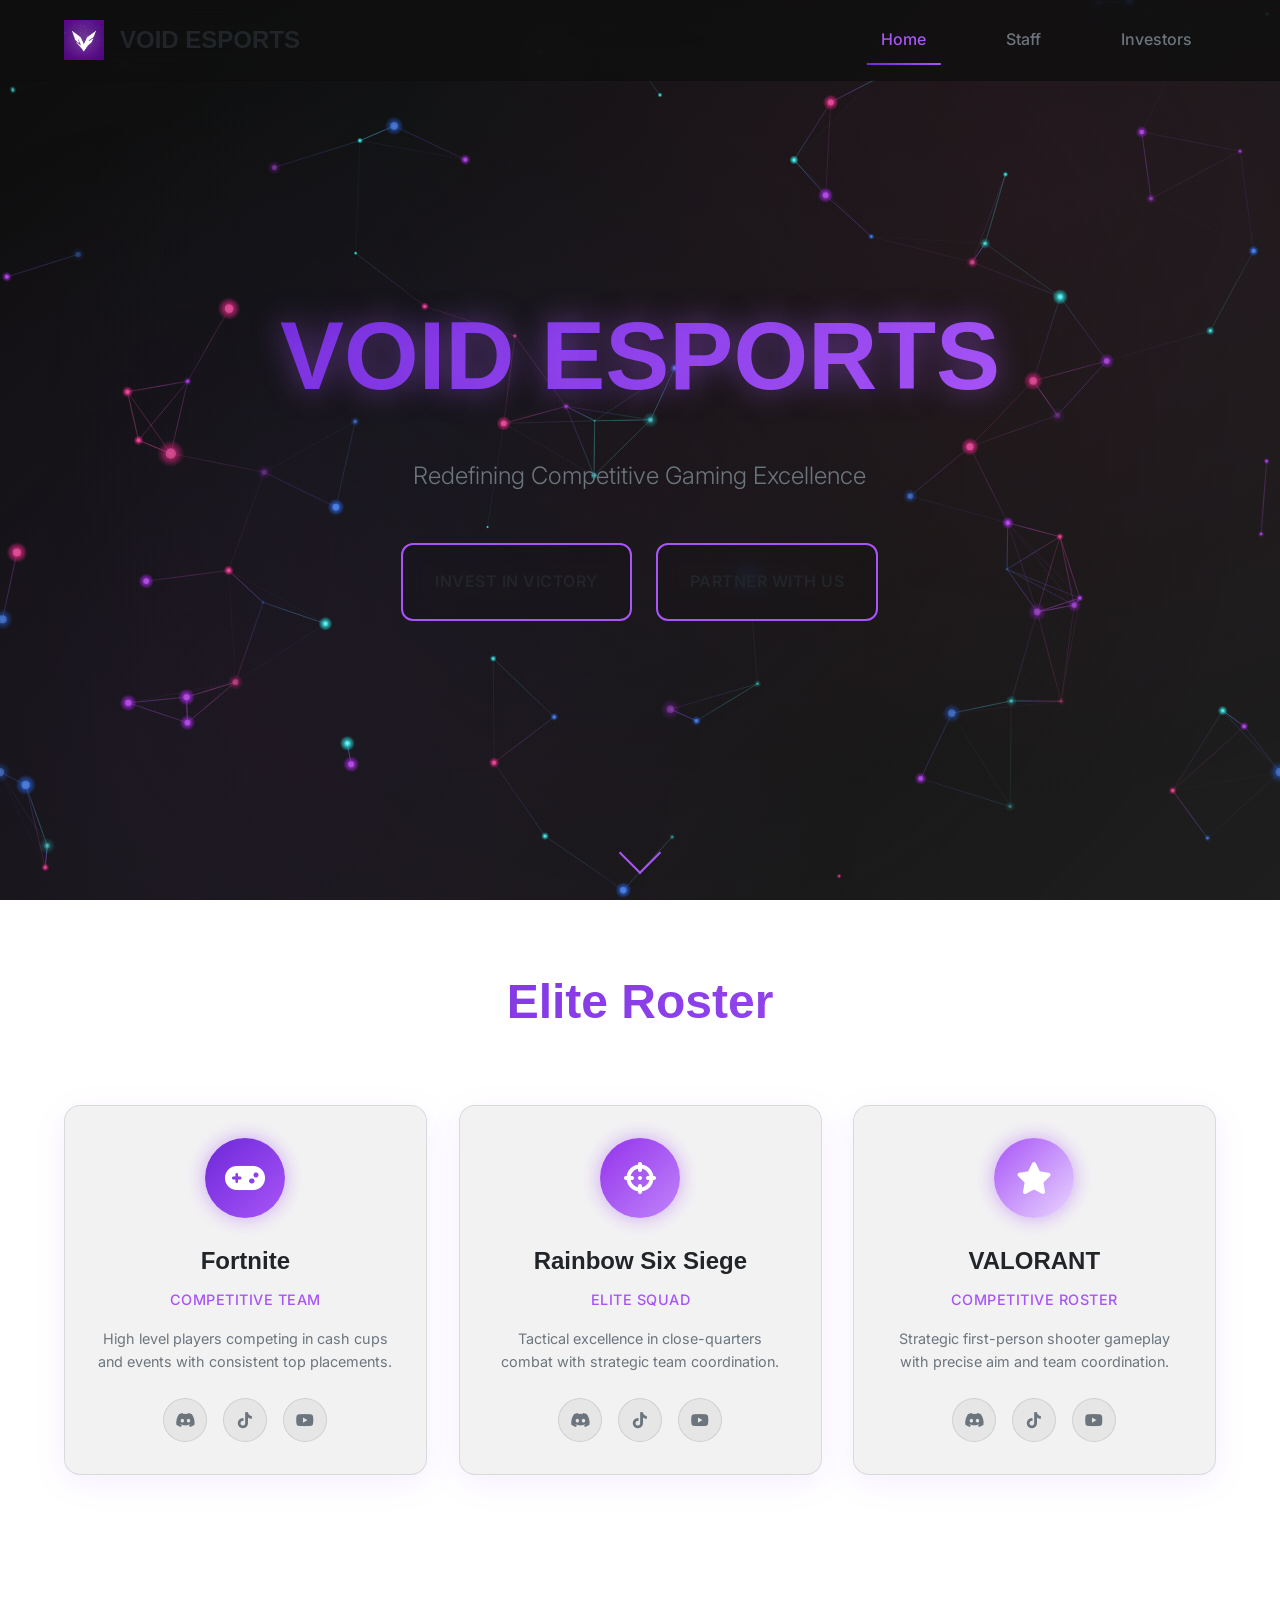
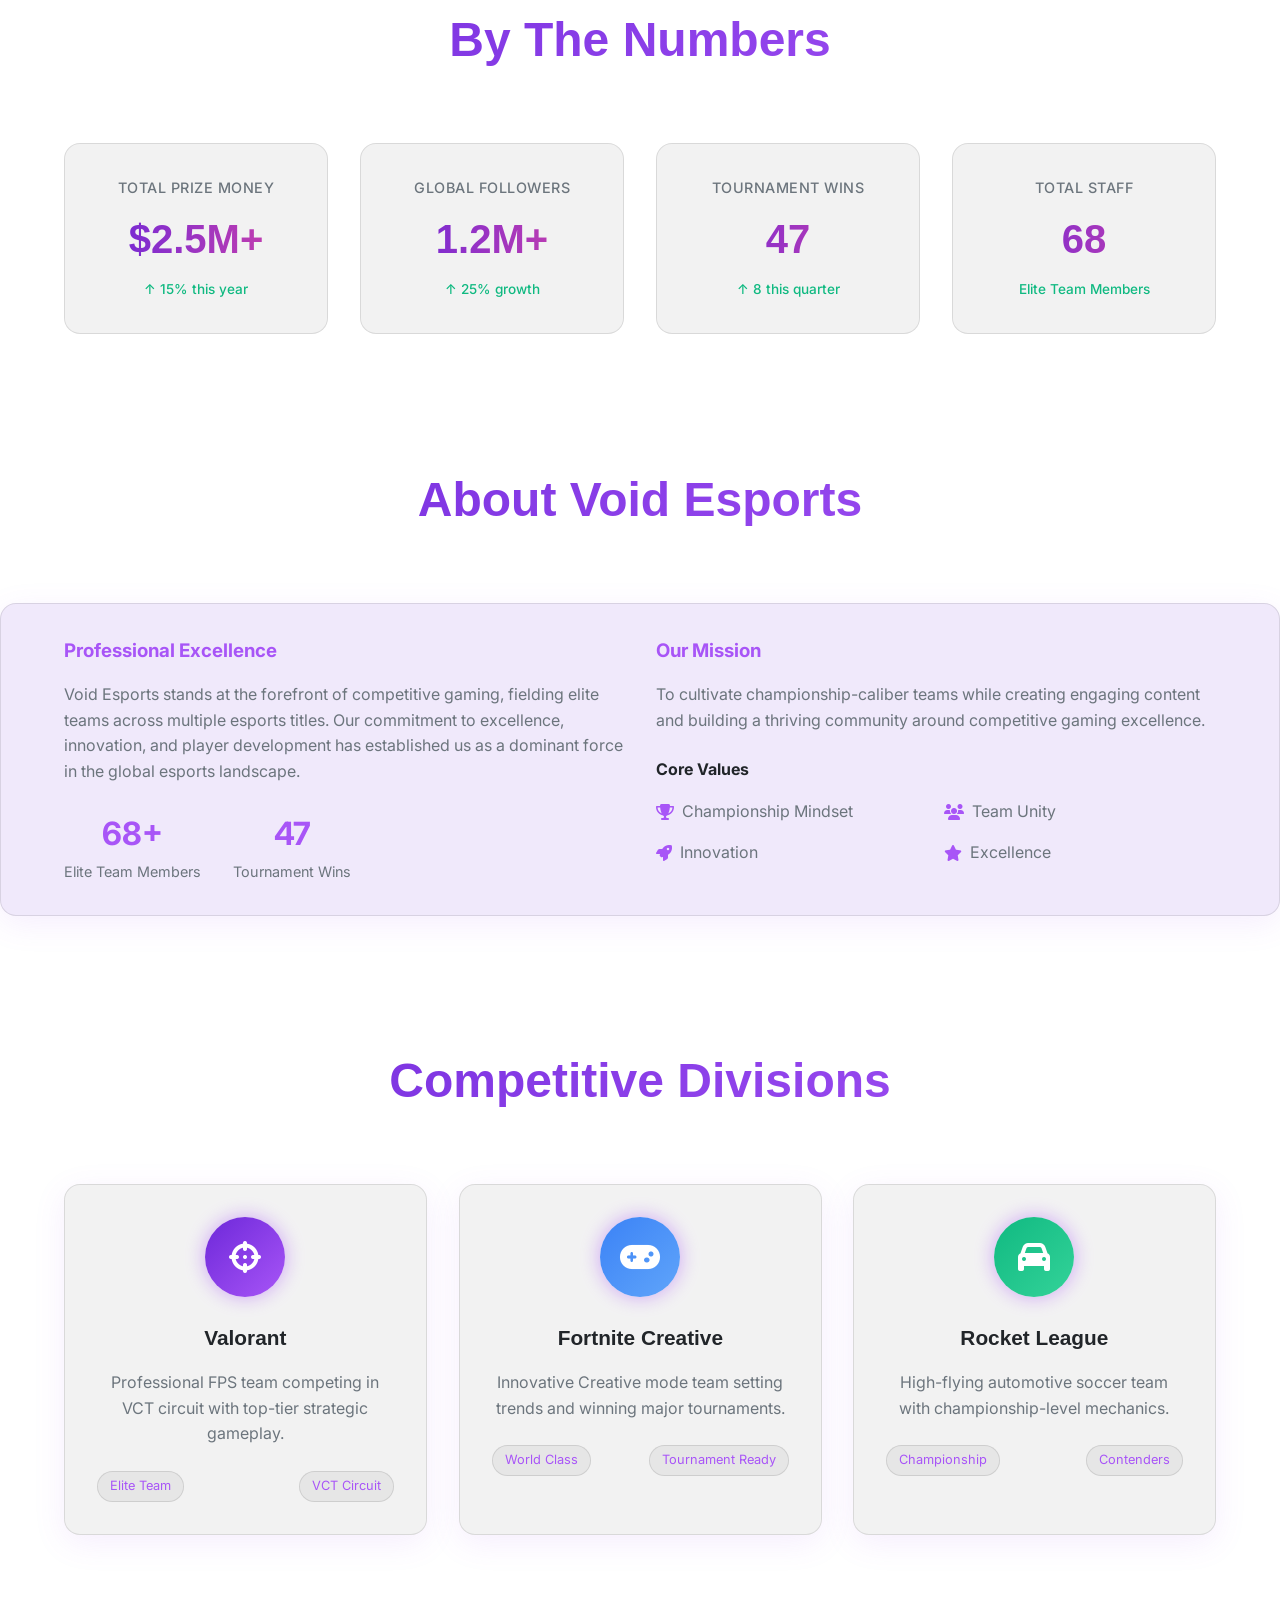
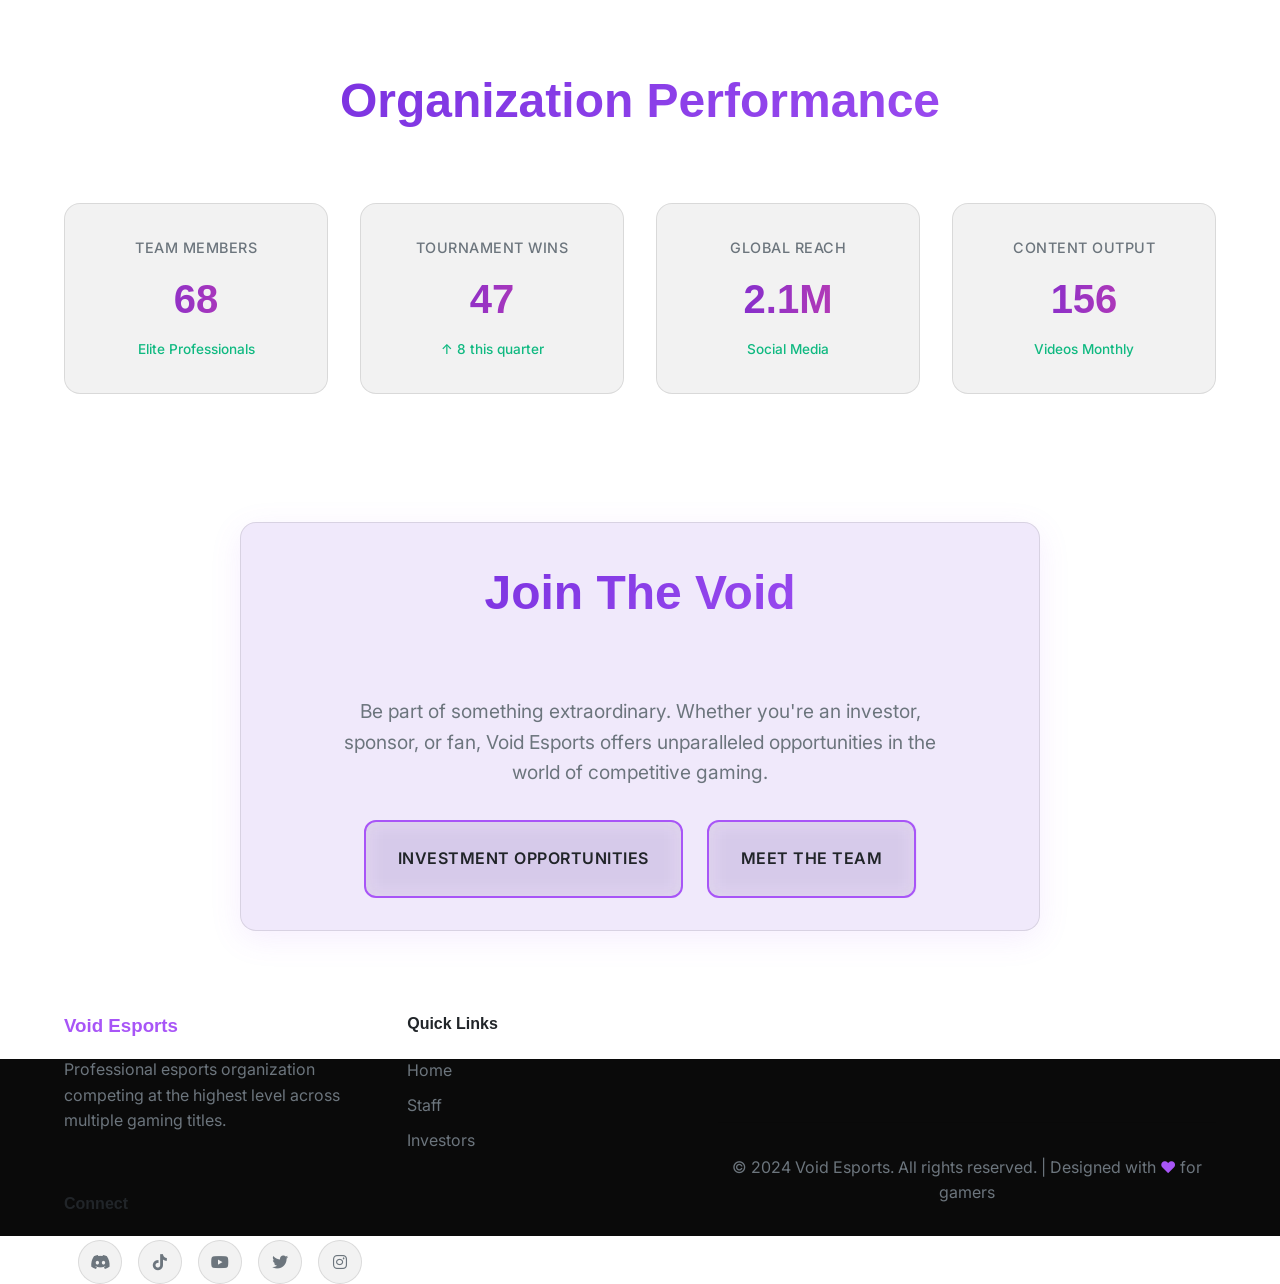
==== commit cb816486: "Update index.html" ====
--- a/index.html
+++ b/index.html
@@ -130,6 +130,125 @@
         </div>
     </section>
 
+    <!-- About Section -->
+    <section class="section">
+        <h2 class="section-title floating-element">About Void Esports</h2>
+        <div class="glass-card" style="background: rgba(109, 40, 217, 0.1);">
+            <div class="grid grid-2">
+                <div>
+                    <h3 style="color: var(--accent-purple); margin-bottom: 1rem;">Professional Excellence</h3>
+                    <p style="color: var(--text-secondary); line-height: 1.6; margin-bottom: 1.5rem;">
+                        Void Esports stands at the forefront of competitive gaming, fielding elite teams across multiple esports titles. Our commitment to excellence, innovation, and player development has established us as a dominant force in the global esports landscape.
+                    </p>
+                    <div style="display: flex; gap: 2rem; margin-top: 1.5rem;">
+                        <div style="text-align: center;">
+                            <div style="font-size: 2rem; font-weight: 700; color: var(--accent-purple);">68+</div>
+                            <div style="color: var(--text-secondary); font-size: 0.9rem;">Elite Team Members</div>
+                        </div>
+                        <div style="text-align: center;">
+                            <div style="font-size: 2rem; font-weight: 700; color: var(--accent-purple);">47</div>
+                            <div style="color: var(--text-secondary); font-size: 0.9rem;">Tournament Wins</div>
+                        </div>
+                    </div>
+                </div>
+                <div>
+                    <h3 style="color: var(--accent-purple); margin-bottom: 1rem;">Our Mission</h3>
+                    <p style="color: var(--text-secondary); line-height: 1.6;">
+                        To cultivate championship-caliber teams while creating engaging content and building a thriving community around competitive gaming excellence.
+                    </p>
+                    <div style="margin-top: 1.5rem;">
+                        <h4 style="color: var(--text-primary); margin-bottom: 1rem;">Core Values</h4>
+                        <div style="display: grid; grid-template-columns: repeat(2, 1fr); gap: 1rem;">
+                            <div style="display: flex; align-items: center; gap: 0.5rem;">
+                                <i class="fas fa-trophy" style="color: var(--accent-purple);"></i>
+                                <span style="color: var(--text-secondary);">Championship Mindset</span>
+                            </div>
+                            <div style="display: flex; align-items: center; gap: 0.5rem;">
+                                <i class="fas fa-users" style="color: var(--accent-purple);"></i>
+                                <span style="color: var(--text-secondary);">Team Unity</span>
+                            </div>
+                            <div style="display: flex; align-items: center; gap: 0.5rem;">
+                                <i class="fas fa-rocket" style="color: var(--accent-purple);"></i>
+                                <span style="color: var(--text-secondary);">Innovation</span>
+                            </div>
+                            <div style="display: flex; align-items: center; gap: 0.5rem;">
+                                <i class="fas fa-star" style="color: var(--accent-purple);"></i>
+                                <span style="color: var(--text-secondary);">Excellence</span>
+                            </div>
+                        </div>
+                    </div>
+                </div>
+            </div>
+        </div>
+    </section>
+
+    <!-- Competitive Divisions -->
+    <section class="section">
+        <h2 class="section-title floating-element">Competitive Divisions</h2>
+        <div class="grid grid-3">
+            <div class="glass-card division-card floating-element">
+                <div class="division-icon" style="background: linear-gradient(135deg, #6d28d9, #a855f7);">
+                    <i class="fas fa-crosshairs"></i>
+                </div>
+                <h3>Valorant</h3>
+                <p>Professional FPS team competing in VCT circuit with top-tier strategic gameplay.</p>
+                <div class="division-stats">
+                    <span class="stat">Elite Team</span>
+                    <span class="stat">VCT Circuit</span>
+                </div>
+            </div>
+            <div class="glass-card division-card floating-element-delayed">
+                <div class="division-icon" style="background: linear-gradient(135deg, #3b82f6, #60a5fa);">
+                    <i class="fas fa-gamepad"></i>
+                </div>
+                <h3>Fortnite Creative</h3>
+                <p>Innovative Creative mode team setting trends and winning major tournaments.</p>
+                <div class="division-stats">
+                    <span class="stat">World Class</span>
+                    <span class="stat">Tournament Ready</span>
+                </div>
+            </div>
+            <div class="glass-card division-card floating-element">
+                <div class="division-icon" style="background: linear-gradient(135deg, #10b981, #34d399);">
+                    <i class="fas fa-car"></i>
+                </div>
+                <h3>Rocket League</h3>
+                <p>High-flying automotive soccer team with championship-level mechanics.</p>
+                <div class="division-stats">
+                    <span class="stat">Championship</span>
+                    <span class="stat">Contenders</span>
+                </div>
+            </div>
+        </div>
+    </section>
+
+    <!-- Key Statistics -->
+    <section class="section">
+        <h2 class="section-title floating-element">Organization Performance</h2>
+        <div class="analytics-grid">
+            <div class="stat-card pulse-element">
+                <div class="stat-label">Team Members</div>
+                <div class="stat-value">68</div>
+                <div class="stat-change positive">Elite Professionals</div>
+            </div>
+            <div class="stat-card pulse-element">
+                <div class="stat-label">Tournament Wins</div>
+                <div class="stat-value">47</div>
+                <div class="stat-change positive">↑ 8 this quarter</div>
+            </div>
+            <div class="stat-card pulse-element">
+                <div class="stat-label">Global Reach</div>
+                <div class="stat-value">2.1M</div>
+                <div class="stat-change positive">Social Media</div>
+            </div>
+            <div class="stat-card pulse-element">
+                <div class="stat-label">Content Output</div>
+                <div class="stat-value">156</div>
+                <div class="stat-change positive">Videos Monthly</div>
+            </div>
+        </div>
+    </section>
+
     <!-- Call to Action -->
     <section class="section">
         <div class="glass-card cta-card" style="background: rgba(109, 40, 217, 0.1);">
@@ -139,7 +258,6 @@
             </p>
             <div class="hero-buttons">
                 <a href="investors.html" class="neon-button">Investment Opportunities</a>
-                <a href="sponsors.html" class="neon-button">Partnership Details</a>
                 <a href="staff.html" class="neon-button">Meet The Team</a>
             </div>
         </div>
@@ -159,7 +277,6 @@
                         <li><a href="index.html" style="color: var(--text-secondary); text-decoration: none; display: block; padding: 0.3rem 0;">Home</a></li>
                         <li><a href="staff.html" style="color: var(--text-secondary); text-decoration: none; display: block; padding: 0.3rem 0;">Staff</a></li>
                         <li><a href="investors.html" style="color: var(--text-secondary); text-decoration: none; display: block; padding: 0.3rem 0;">Investors</a></li>
-                        <li><a href="sponsors.html" style="color: var(--text-secondary); text-decoration: none; display: block; padding: 0.3rem 0;">Sponsors</a></li>
                     </ul>
                 </div>
                 <div>
